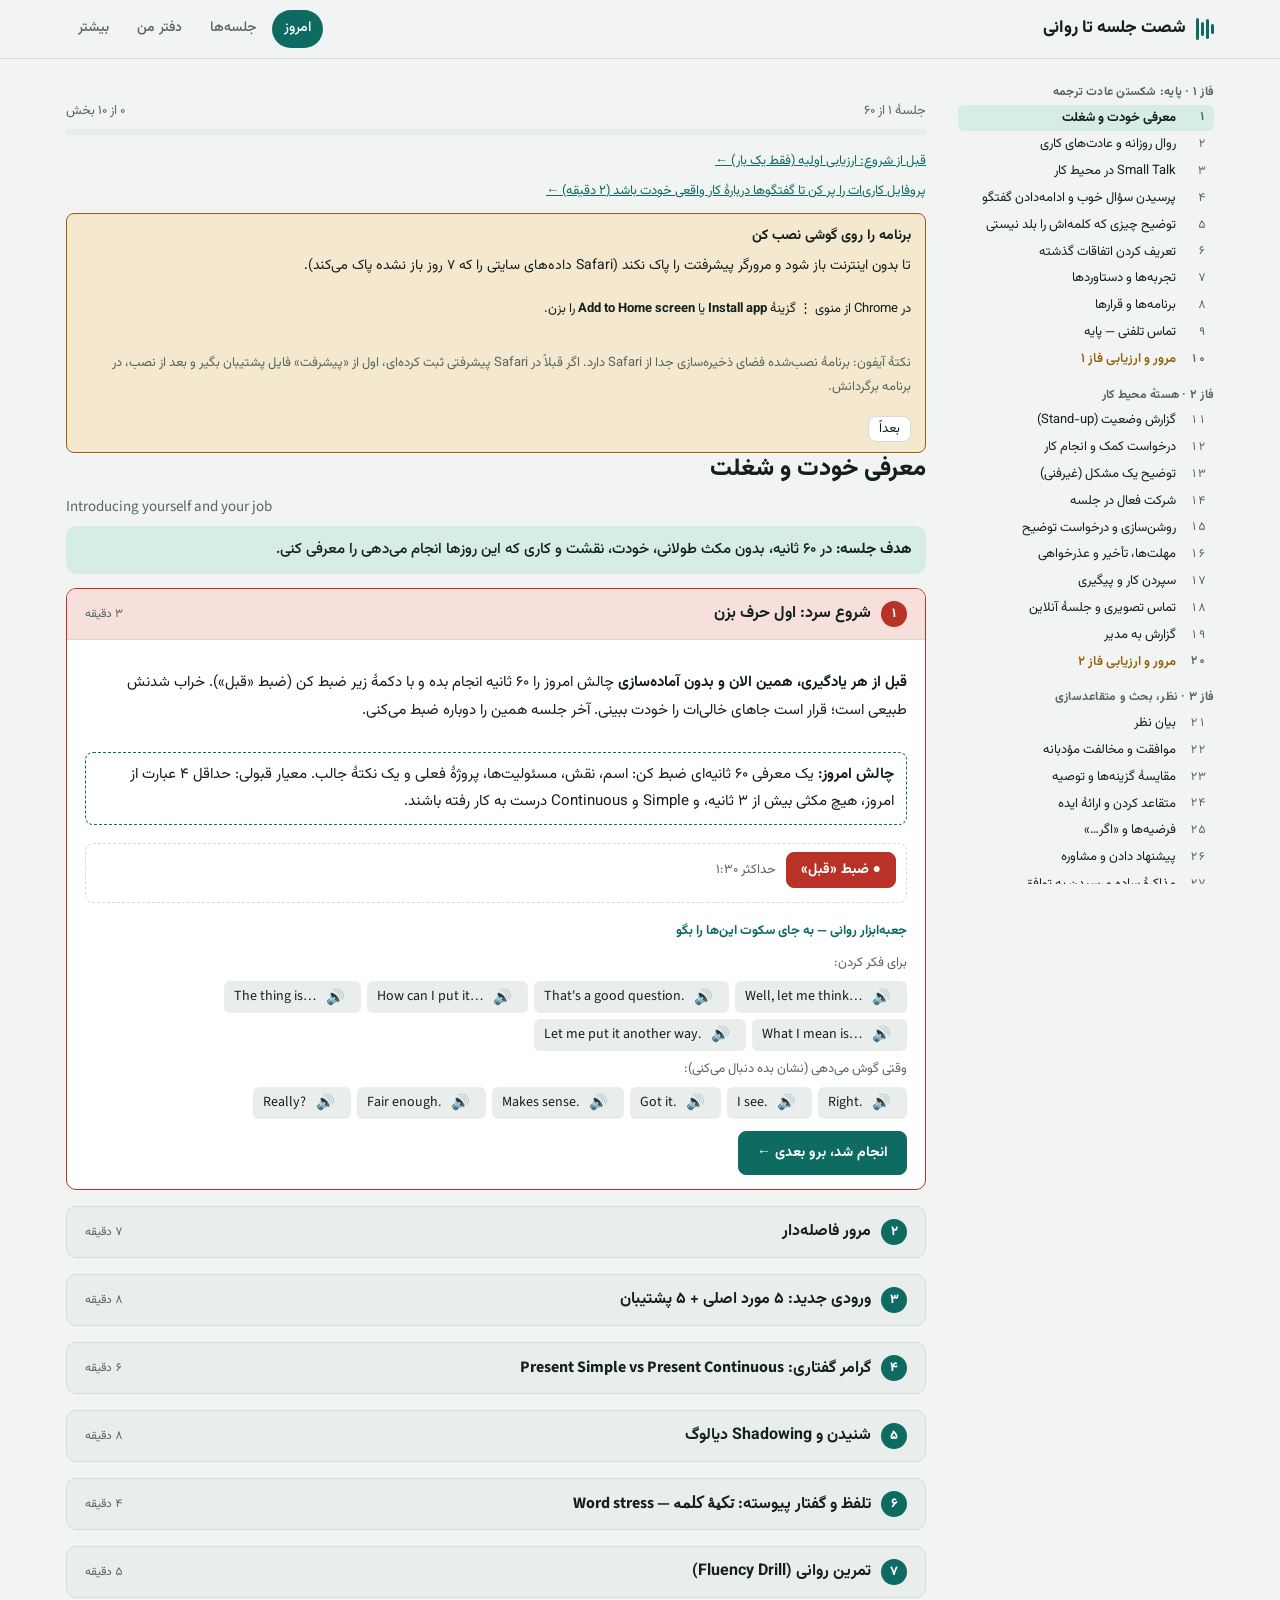
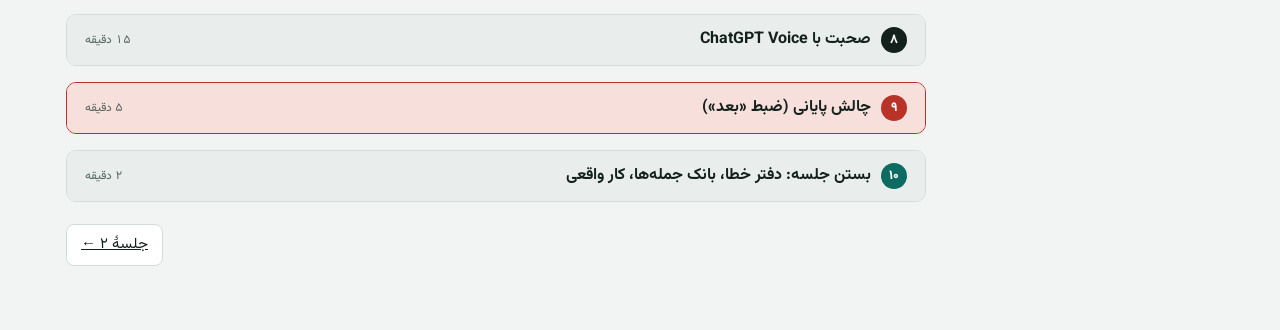
==== index.html @ 66227a9a "ChatGPT round-trip: one-tap open with prompt, REPORT block pasted back into the app - 'Open in ChatG" ====
<!doctype html>
<html lang="fa" dir="rtl">
<head>
<meta charset="utf-8">
<meta name="viewport" content="width=device-width,initial-scale=1,viewport-fit=cover">
<title>شصت جلسه تا روانی</title>
<meta name="description" content="برنامهٔ ۶۰ جلسه‌ای قدم‌به‌قدم برای Speaking انگلیسی در محیط کار">
<link rel="manifest" href="manifest.webmanifest">
<meta name="theme-color" content="#0D6B62">
<link rel="icon" type="image/png" sizes="192x192" href="icons/icon-192.png">
<link rel="apple-touch-icon" href="icons/apple-touch-180.png">
<meta name="mobile-web-app-capable" content="yes">
<meta name="apple-mobile-web-app-capable" content="yes">
<meta name="apple-mobile-web-app-title" content="Speaking60">
<meta name="apple-mobile-web-app-status-bar-style" content="default">
<link rel="preload" href="fonts/vazirmatn-var.woff2" as="font" type="font/woff2" crossorigin>
<style>
:root{color-scheme:light;box-sizing:border-box;padding-top:env(safe-area-inset-top,0px);padding-bottom:env(safe-area-inset-bottom,0px)}
html{scroll-padding-top:env(safe-area-inset-top,0px)}
body{margin:0;padding:0;font:14px -apple-system,BlinkMacSystemFont,sans-serif;background:#faf9f5;color:#141413}
img{max-width:100%}
[hidden]:not([hidden=until-found i]){display:none!important}

@font-face{font-family:"Vazirmatn"; src:url("fonts/vazirmatn-var.woff2") format("woff2"); font-weight:100 900; font-display:swap}
@font-face{font-family:"Source Sans 3"; src:url("fonts/source-sans-3-var.woff2") format("woff2"); font-weight:200 900; font-style:normal; font-display:swap}
@font-face{font-family:"Source Sans 3"; src:url("fonts/source-sans-3-var-italic.woff2") format("woff2"); font-weight:200 900; font-style:italic; font-display:swap}
@font-face{font-family:"JetBrains Mono"; src:url("fonts/jetbrains-mono-400.woff2") format("woff2"); font-weight:400; font-display:swap}

:root{
  --bg:#F2F4F3; --surface:#FFFFFF; --surface-2:#E9EEEC; --ink:#14201C; --muted:#56675F; --line:#D3DDD8;
  --accent:#0D6B62; --accent-ink:#FFFFFF; --accent-soft:#D6ECE7;
  --rec:#B83227; --rec-soft:#F7E0DC; --amber:#94600A; --amber-soft:#F4E8CF; --good:#2B7A3A; --good-soft:#DCEFDC;
  --fa:"Vazirmatn", Tahoma, "Segoe UI", sans-serif;
  --en:"Source Sans 3", "Segoe UI", Helvetica, Arial, sans-serif;
  --mono:"JetBrains Mono", ui-monospace, Menlo, Consolas, monospace;
  --r:10px;
}
@media (prefers-color-scheme: dark){
  :root:not([data-theme="light"]){
    color-scheme:dark;
    --bg:#0D1412; --surface:#141C1A; --surface-2:#1B2522; --ink:#E3EBE8; --muted:#98AAA3; --line:#2A3632;
    --accent:#4DBFB1; --accent-ink:#05201C; --accent-soft:#15322D;
    --rec:#EF7A6E; --rec-soft:#3A1F1C; --amber:#E3AE45; --amber-soft:#322817; --good:#6CC47A; --good-soft:#1B3020;
  }
}
:root[data-theme="dark"]{
  color-scheme:dark;
  --bg:#0D1412; --surface:#141C1A; --surface-2:#1B2522; --ink:#E3EBE8; --muted:#98AAA3; --line:#2A3632;
  --accent:#4DBFB1; --accent-ink:#05201C; --accent-soft:#15322D;
  --rec:#EF7A6E; --rec-soft:#3A1F1C; --amber:#E3AE45; --amber-soft:#322817; --good:#6CC47A; --good-soft:#1B3020;
}
*{box-sizing:border-box}
body{direction:rtl; background:var(--bg); color:var(--ink); font-family:var(--fa); font-size:15px; line-height:1.85; margin:0}
.wrap{max-width:1180px; margin:0 auto; padding-inline:16px; padding-block:0 64px}
a{color:var(--accent)}
.en{font-family:var(--en); direction:ltr; unicode-bidi:isolate; text-align:left}
span.en{display:inline}
h1,h2,h3,h4{text-wrap:balance; line-height:1.4; margin:0}
button{font-family:inherit; font-size:14px; cursor:pointer}
button:focus-visible, a:focus-visible, input:focus-visible, select:focus-visible, textarea:focus-visible{outline:2px solid var(--accent); outline-offset:2px}

/* header */
header.top{position:sticky; top:env(safe-area-inset-top,0px); z-index:5; background:color-mix(in srgb, var(--bg) 92%, transparent); backdrop-filter:blur(8px); border-bottom:1px solid var(--line)}
.top .bar{max-width:1180px; margin:0 auto; padding-inline:16px; padding-block:10px; display:flex; gap:12px; align-items:center; flex-wrap:wrap}
.brand{display:flex; align-items:center; gap:10px; font-weight:800; font-size:17px; margin-inline-end:auto}
.wave{display:inline-flex; gap:2px; align-items:center; height:22px}
.wave i{display:block; width:3px; border-radius:2px; background:var(--accent)}
nav.tabs{display:flex; gap:4px; flex-wrap:wrap}
nav.tabs a{padding:6px 12px; border-radius:999px; text-decoration:none; color:var(--muted); font-weight:500; font-size:14px}
nav.tabs a.on{background:var(--accent); color:var(--accent-ink)}
nav.tabs a:hover:not(.on){background:var(--surface-2); color:var(--ink)}

/* layout */
.layout{display:grid; grid-template-columns:260px minmax(0,1fr); gap:28px; margin-top:24px}
aside.list{position:sticky; top:84px; align-self:start; max-height:calc(100vh - 100px); overflow:auto; padding-inline-end:4px}
.ph-group{margin-bottom:14px}
.ph-group h4{font-size:12px; color:var(--muted); font-weight:700; letter-spacing:.02em; margin-bottom:4px}
.ph-group a{display:flex; gap:8px; align-items:center; padding:3px 8px; border-radius:6px; text-decoration:none; color:var(--ink); font-size:13px; line-height:1.6}
.ph-group a:hover{background:var(--surface-2)}
.ph-group a.cur{background:var(--accent-soft); font-weight:700}
.ph-group a .num{font-variant-numeric:tabular-nums; min-width:22px; color:var(--muted); font-size:12px}
.ph-group a .tick{margin-inline-start:auto; font-size:12px; color:var(--good)}
.ph-group a.rv{color:var(--amber); font-weight:600}
.mobile-pick{display:none}
@media (max-width:900px){
  .layout{grid-template-columns:minmax(0,1fr)}
  aside.list{display:none}
  .mobile-pick{display:flex; gap:8px; margin-top:16px}
  .mobile-pick select{flex:1; min-width:0}
}

/* generic */
.card{background:var(--surface); border:1px solid var(--line); border-radius:var(--r); padding:18px 20px}
.muted{color:var(--muted)}
.small{font-size:13px}
.pill{display:inline-block; padding:1px 10px; border-radius:999px; font-size:12px; font-weight:600; background:var(--surface-2); color:var(--muted)}
.pill.acc{background:var(--accent-soft); color:var(--accent)}
.pill.amb{background:var(--amber-soft); color:var(--amber)}
.pill.rec{background:var(--rec-soft); color:var(--rec)}
.pill.good{background:var(--good-soft); color:var(--good)}
.btn{border:1px solid var(--line); background:var(--surface); color:var(--ink); padding:6px 14px; border-radius:8px}
.btn:hover{background:var(--surface-2)}
.btn.pri{background:var(--accent); color:var(--accent-ink); border-color:var(--accent)}
.row{display:flex; gap:10px; flex-wrap:wrap; align-items:center}
input[type=text], input[type=number], select, textarea{font-family:inherit; font-size:14px; background:var(--surface); color:var(--ink); border:1px solid var(--line); border-radius:8px; padding:6px 10px}
textarea{width:100%; min-height:90px}
input[type=checkbox]{accent-color:var(--accent); width:17px; height:17px; vertical-align:middle}
.tbl{overflow-x:auto}
table{border-collapse:collapse; width:100%; font-size:14px}
th,td{border-bottom:1px solid var(--line); padding:7px 8px; text-align:start; vertical-align:top}
th{font-size:12px; color:var(--muted); font-weight:700}
td .en{font-size:15px}

/* session */
.s-head{display:grid; gap:8px; margin-bottom:18px}
.s-head .kick{display:flex; gap:8px; flex-wrap:wrap; align-items:center}
.s-head h1{font-size:28px; font-weight:800}
.s-head .ent{font-size:18px; color:var(--muted)}
.goal{background:var(--accent-soft); border-radius:var(--r); padding:10px 14px; font-weight:500}
.plan-chips{display:flex; flex-wrap:wrap; gap:6px}
.plan-chips span{font-size:12px; padding:2px 9px; border:1px solid var(--line); border-radius:6px; color:var(--muted); background:var(--surface)}
.steps{display:grid; gap:16px}
.step{background:var(--surface); border:1px solid var(--line); border-radius:var(--r); overflow:hidden}
.step > .sh{display:flex; align-items:center; gap:10px; padding:12px 18px; border-bottom:1px solid var(--line); background:var(--surface-2)}
.step > .sh .n{width:26px; height:26px; border-radius:50%; background:var(--accent); color:var(--accent-ink); display:grid; place-items:center; font-weight:800; font-size:13px; flex:none}
.step > .sh h2{font-size:16px; font-weight:700}
.step > .sh .t{margin-inline-start:auto; font-size:12px; color:var(--muted); font-variant-numeric:tabular-nums}
.step > .sb{padding:14px 18px; display:grid; gap:12px}
.step.challenge{border-color:var(--rec)}
.step.challenge > .sh{background:var(--rec-soft)}
.step.challenge > .sh .n{background:var(--rec); color:#fff}
.step.gpt > .sh .n{background:var(--ink); color:var(--bg)}
.how{font-size:13px; color:var(--muted); background:var(--surface-2); border-radius:8px; padding:8px 12px}
.how ol, .how ul{margin:4px 0; padding-inline-start:20px}
.items{display:grid; gap:0}
.item{display:grid; grid-template-columns:auto minmax(0,1fr); gap:10px; padding:8px 0; border-bottom:1px dashed var(--line); align-items:start}
.item:last-child{border-bottom:0}
.star{border:0; background:none; font-size:18px; line-height:1; color:var(--line); padding:2px 4px}
.star.on{color:var(--amber)}
.item .w{font-family:var(--en); direction:ltr; unicode-bidi:isolate; font-weight:700; font-size:16px}
.item .fa{color:var(--muted); font-size:13.5px}
.item .ex{font-family:var(--en); direction:ltr; text-align:left; font-style:italic; color:var(--ink); opacity:.85; font-size:14.5px}
.item .top{display:flex; flex-wrap:wrap; gap:4px 12px; align-items:baseline}
.cols3{display:grid; grid-template-columns:repeat(3,minmax(0,1fr)); gap:18px}
@media (max-width:1100px){ .cols3{grid-template-columns:minmax(0,1fr)} }
.sub{font-size:13px; font-weight:700; color:var(--accent); margin-bottom:2px}
.gram-ex{display:grid; gap:4px; padding-inline-start:0; margin:0; list-style:none}
.gram-ex li{font-family:var(--en); direction:ltr; text-align:left; padding:4px 10px; border-left:3px solid var(--accent); background:var(--surface-2); border-radius:0 6px 6px 0}
.drill{border:1px dashed var(--accent); border-radius:8px; padding:8px 12px}
.pron{display:flex; flex-wrap:wrap; gap:6px}
.pron > *{font-family:var(--en); direction:ltr; padding:3px 10px; border-radius:6px; background:var(--surface-2); font-size:14px; text-decoration:none; color:var(--ink)}
.pron a{border:1px solid var(--line)}
.pron a:hover{border-color:var(--accent)}
.pron a::after{content:" ↗"; font-size:11px; color:var(--accent)}
.prompt{display:grid; gap:8px}
.prompt pre{font-family:var(--mono); font-size:12.5px; line-height:1.6; direction:ltr; text-align:left; white-space:pre-wrap; word-break:break-word; background:var(--surface-2); border:1px solid var(--line); border-radius:8px; padding:14px; margin:0; max-height:420px; overflow:auto}
.copy{justify-self:start}
.srs-block{display:grid; gap:10px}
.srs-src{border:1px solid var(--line); border-radius:8px; padding:8px 12px}
.srs-src .lbl{font-size:12px; color:var(--muted); margin-bottom:4px}
.chips{display:flex; flex-wrap:wrap; gap:6px}
.chip{font-family:var(--en); direction:ltr; font-size:14px; padding:2px 10px; border-radius:6px; background:var(--surface-2); border:1px solid transparent; cursor:pointer; color:var(--ink)}
.chip.on{border-color:var(--amber); background:var(--amber-soft)}
.chip[title]{cursor:help}
.navrow{display:flex; justify-content:space-between; gap:10px; margin-top:22px; flex-wrap:wrap}
.check-line{display:flex; gap:10px; align-items:center; padding:10px 14px; border-radius:8px; background:var(--surface-2); font-weight:600}
.focusbox{border:1px solid var(--amber); background:var(--amber-soft); border-radius:8px; padding:10px 14px}
.focusbox h4{color:var(--amber); font-size:14px; margin-bottom:4px}

/* guide & long text */
.doc{display:grid; gap:18px; max-width:860px}
.doc h1{font-size:30px; font-weight:800}
.doc h2{font-size:20px; font-weight:800; margin-bottom:6px}
.doc p{margin:0}
.doc ul, .doc ol{margin:4px 0; padding-inline-start:22px}
.lead{font-size:17px}
.hero{display:grid; grid-template-columns:minmax(0,1.3fr) minmax(0,1fr); gap:20px; align-items:stretch; margin-top:24px}
@media (max-width:800px){ .hero{grid-template-columns:minmax(0,1fr)} }
.next{background:var(--ink); color:var(--bg); border-radius:var(--r); padding:20px; display:grid; gap:10px; align-content:start}
.next .big{font-size:24px; font-weight:800}
.next a.btn{justify-self:start; background:var(--accent); color:var(--accent-ink); border:0; text-decoration:none; font-weight:700}
.progress-bar{height:8px; border-radius:99px; background:color-mix(in srgb, var(--bg) 25%, transparent); overflow:hidden}
.progress-bar i{display:block; height:100%; background:var(--accent)}
.phase-grid{display:grid; grid-template-columns:repeat(3,minmax(0,1fr)); gap:12px}
@media (max-width:800px){ .phase-grid{grid-template-columns:minmax(0,1fr)} }
.phase-grid .card{padding:14px 16px}
.phase-grid .card h3{font-size:15px}
.kpi{font-variant-numeric:tabular-nums}
.ok{color:var(--good); font-weight:700}
.bad{color:var(--rec); font-weight:700}
.cando td:last-child{white-space:nowrap}
.cando select{padding:2px 6px}
.note{border-inline-start:3px solid var(--amber); padding-inline-start:12px}
@media (prefers-reduced-motion: no-preference){ .wave i{animation:w 1.4s ease-in-out infinite alternate} .wave i:nth-child(2){animation-delay:.2s} .wave i:nth-child(3){animation-delay:.4s} .wave i:nth-child(4){animation-delay:.6s} }
@keyframes w{from{transform:scaleY(.5)}to{transform:scaleY(1)}}

/* daily mobile mode */
.plan-chips{display:none}
details.step{scroll-margin-top:70px}
details.step > summary{list-style:none; cursor:pointer}
details.step > summary::-webkit-details-marker{display:none}
details.step:not([open]) > summary{border-bottom:0}
details.step.isdone > summary{background:var(--good-soft)}
details.step.isdone > summary .n{background:var(--good); color:#fff}
.stepbtn{justify-self:start; padding:10px 18px; font-weight:700}
.howd > summary{cursor:pointer; font-size:13px; color:var(--accent); font-weight:600}
.howd[open] > summary{margin-bottom:6px}
.today-bar{display:flex; justify-content:space-between; gap:8px; font-size:13px; color:var(--muted); margin-top:16px; margin-bottom:6px}
.progress-bar.thin{height:6px; background:var(--surface-2); margin-bottom:14px}
.s-head{gap:6px; margin-bottom:14px}
.s-head h1{font-size:24px}
.s-head .ent{font-size:15px}
.reveal{margin-top:8px; padding:10px 12px; border-radius:8px; background:var(--surface-2); display:grid; gap:4px}
.reveal .ex{font-style:italic; opacity:.85}
.chip.sel{outline:2px solid var(--accent)}
.chip.known{opacity:.45}
.biglist .ph-group a{font-size:15px; padding:8px 10px}
.biglist .ph-group h4{font-size:13px; margin-top:10px}
.morelist{display:grid; gap:10px}
.morecard{display:grid; gap:2px; text-decoration:none; color:var(--ink)}
@media (max-width:900px){
  header.top{backdrop-filter:none; background:var(--bg)}
  .brand{font-size:15px}
  nav.tabs{position:fixed; bottom:0; left:0; right:0; z-index:6; justify-content:space-around; gap:0; background:var(--surface); border-top:1px solid var(--line); padding:6px 8px calc(6px + env(safe-area-inset-bottom,0px))}
  nav.tabs a{flex:1; text-align:center; padding:8px 4px}
  .wrap{padding-block:0 96px}
  .step > .sh{padding:12px 14px}
  .step > .sb{padding:12px 14px}
}

.s-head .kick{display:none}

input::placeholder, textarea::placeholder{color:var(--muted); opacity:.55}
.tags{display:flex; gap:6px; margin-top:3px; flex-wrap:wrap}
.tag{font-size:11px; padding:0 8px; border-radius:999px; background:var(--surface-2); color:var(--muted); line-height:1.8}
.tag.rec{background:var(--amber-soft); color:var(--amber)}
.humanbox{border:1px solid var(--accent); background:var(--accent-soft); border-radius:8px; padding:10px 14px; margin-bottom:6px}
.humanbox h4{color:var(--accent); font-size:14px; margin-bottom:4px}
.kit{display:grid; gap:6px; margin-top:4px}
.pgrid{display:grid; grid-template-columns:repeat(2,minmax(0,1fr)); gap:10px}
.pgrid label{display:grid; gap:4px; font-size:13px}
.pgrid input{width:100%}
.pgrid .row{grid-column:1/-1}
@media (max-width:700px){ .pgrid{grid-template-columns:minmax(0,1fr)} }
.phlist{display:grid; gap:4px; padding-inline-start:20px; margin:6px 0 0}
.phlist .btn{padding:1px 8px; font-size:12px}
section.card h2{margin-bottom:4px}
.sb > .sub{margin-top:6px}

/* pronunciation audio, recorder, banners */
.say{border:0; background:none; padding:0 4px; margin:0 2px; font-size:15px; line-height:1; cursor:pointer; vertical-align:middle}
html.no-tts .say{display:none}
.pron .pitem{display:inline-flex; align-items:center; gap:4px}
.pron .pitem a{border:0; padding:0; background:none; color:var(--accent)}
.ttsbar{display:flex; gap:6px; align-items:center; flex-wrap:wrap}
.ttsbar .btn{padding:2px 10px}
.ttsbar .btn.on{background:var(--accent); color:var(--accent-ink); border-color:var(--accent)}
.rec{border:1px dashed var(--line); border-radius:8px; padding:8px 10px; display:grid; gap:6px; margin-top:6px}
.recbtn{background:var(--rec); color:#fff; border-color:var(--rec); font-weight:700}
.rec .meter{height:6px; background:var(--surface-2); border-radius:99px; overflow:hidden}
.rec .meter i{display:block; height:100%; width:0; background:var(--rec)}
.rec audio{width:100%; height:38px}
.rec .cmp{color:var(--good)}
.banner{border:1px solid var(--amber); background:var(--amber-soft); border-radius:8px; padding:10px 14px; margin-top:10px; display:grid; gap:4px; font-size:14px}
.banner .btn{justify-self:start}
.btn.small{padding:2px 10px; font-size:13px}
.morelist .card{display:grid; gap:4px}

/* ChatGPT round-trip */
.report{border:1px solid var(--line); border-radius:8px; padding:10px 12px; display:grid; gap:6px; background:var(--surface)}
.report textarea{min-height:110px; font-size:13px}
.prompt .row{gap:8px}

</style>
</head>
<body>
<header class="top"><div class="bar">
  <div class="brand"><span class="wave" aria-hidden="true"><i style="height:10px"></i><i style="height:20px"></i><i style="height:14px"></i><i style="height:22px"></i></span>شصت جلسه تا روانی</div>
  <nav class="tabs" id="tabs"></nav>
</div></header>
<div class="wrap" id="app"></div>
<script>
const SESSIONS = [];
function S(o){ SESSIONS[o.n] = o; }
S({"n": 1, "ph": 1, "t": "معرفی خودت و شغلت", "en": "Introducing yourself and your job", "goal": "در ۶۰ ثانیه، بدون مکث طولانی، خودت، نقشت و کاری که این روزها انجام می‌دهی را معرفی کنی.", "v": [["role", "نقش، سِمت", "My role is mostly technical."], ["responsible for", "مسئولِ (کاری)", "I'm responsible for the backend."], ["in charge of", "سرپرستِ، عهده‌دارِ", "She's in charge of sales."], ["background", "سابقه، پیشینه", "I have a background in computer science."], ["client", "مشتری سازمانی", "Most of our clients are schools."], ["field", "حوزهٔ کاری", "I've been in this field for ten years."], ["currently", "در حال حاضر", "I'm currently working on a mobile app."], ["mostly", "عمدتاً", "I mostly work from home."]], "pv": [["work on", "روی چیزی کار کردن", "I'm working on a new feature."], ["deal with", "رسیدگی کردن، سروکار داشتن", "I deal with a lot of customer requests."], ["set up", "راه‌اندازی کردن", "I set up the company in 2018."], ["end up", "در نهایت سر از جایی درآوردن", "I studied physics but ended up in software."]], "ex": [["What do you do (for a living)?", "سؤال طبیعیِ «شغلت چیه؟»", "— What do you do? — I'm a software developer."], ["I work in / at / for ...", "in = حوزه، at = محل، for = شرکت", "I work in ed-tech, for a small startup."], ["Basically, ...", "برای ساده کردن توضیح", "Basically, I build tools for schools."], ["The main part of my job is ...", "بخش اصلی کارم …", "The main part of my job is solving problems."], ["It's a bit hard to explain, but ...", "وقتی توضیح سخت است", "It's a bit hard to explain, but I connect systems."], ["What about you?", "برگرداندن سؤال", "That's what I do. What about you?"]], "g": {"t": "Present Simple vs Present Continuous", "fa": "Present Simple برای چیزهای ثابت و همیشگی (نقش، عادت، واقعیت). Present Continuous برای کارهای موقتیِ «این روزها». در معرفی شغلی هر دو را کنار هم لازم داری.", "ex": ["I manage a team of developers. (همیشگی)", "This month I'm working on a payment system. (موقت)", "We usually release on Sundays, but this week we're releasing on Tuesday."], "drill": "۱۰ جمله دربارهٔ کار خودت بگو، ننویس: ۵ تا با Simple (همیشگی) و ۵ تا با Continuous (این روزها). اگر بیشتر از ۵ ثانیه مکث کردی، جمله را ساده‌تر کن."}, "li": {"t": "BBC — English at Work 04: Introduce yourself and make some friends (4 min)", "u": "https://www.youtube.com/watch?v=1AmS9h8g3E4", "seg": "کل ویدیو (۴ دقیقه)", "dialog": true, "task": "یک دیالوگ واقعی محیط کار دربارهٔ آشنایی. نقش یکی از شخصیت‌ها را Shadow کن."}, "pr": {"t": "Word stress — تکیهٔ کلمه", "fa": "فارسی‌زبان‌ها معمولاً تکیه را روی هجای آخر می‌گذارند. در انگلیسی جای تکیه ثابت نیست و اگر اشتباه باشد، کلمه سخت‌تر فهمیده می‌شود. هجای بزرگ‌شده را بلندتر، کشیده‌تر و با صدای بالاتر بگو.", "items": ["deVELop", "COMpany", "MANager", "engiNEER", "exPERience", "reSPONsible", "techNOLogy", "CUStomer"]}, "fl": "Self-intro ladder (روش ۴/۳/۲): معرفی خودت را ۳ بار پشت سر هم بگو: اول در ۹۰ ثانیه، بعد ۶۰ ثانیه، بعد ۴۵ ثانیه. محتوا ثابت است؛ فقط سریع‌تر و روان‌تر می‌شود.", "rp": {"scene": "We are at a tech networking event and we have just met. Ask about my job, my company, my background and what I'm working on these days. At some point, mention that you work in a completely different industry and ask me to explain my job simply.", "role": "a friendly professional at a networking event"}, "qs": ["So, what do you do?", "How did you end up in this field?", "What does a typical day look like for you?", "What are you working on these days?", "What do you like most about your job?"], "ch": "یک معرفی ۶۰ ثانیه‌ای ضبط کن: اسم، نقش، مسئولیت‌ها، پروژهٔ فعلی و یک نکتهٔ جالب. معیار قبولی: حداقل ۴ عبارت از امروز، هیچ مکثی بیش از ۳ ثانیه، و Simple و Continuous درست به کار رفته باشند.", "work": "امشب کارهای امروزت را در ذهنت به انگلیسی مرور کن: «Today I worked on… I dealt with…».", "must": ["What do you do (for a living)?", "The main part of my job is ...", "responsible for", "work on", "end up"]});
S({"n": 2, "ph": 1, "t": "روال روزانه و عادت‌های کاری", "en": "Daily routine and work habits", "goal": "روز کاری‌ات را از صبح تا شب با جزئیات و با قیدهای تکرار، طبیعی توضیح بدهی.", "v": [["routine", "روال، برنامهٔ ثابت", "My morning routine is pretty simple."], ["commute", "رفت‌وآمد به محل کار", "My commute takes about 40 minutes."], ["schedule", "برنامهٔ زمانی", "I have a busy schedule on Mondays."], ["task", "کار، وظیفه", "I start with the most difficult task."], ["priority", "اولویت", "My top priority today is the release."], ["productive", "پربازده", "I'm most productive in the morning."], ["distraction", "عامل حواس‌پرتی", "My phone is my biggest distraction."], ["break", "استراحت کوتاه", "I take a short break every hour."]], "pv": [["get up", "از خواب بلند شدن", "I usually get up at 6:30."], ["check in", "خبر گرفتن، اعلام حضور", "I check in with the team at 9."], ["catch up on", "عقب‌افتادگی را جبران کردن", "I catch up on emails after lunch."], ["wind down", "آرام شدن در پایان روز", "I read a bit to wind down."]], "ex": [["First thing in the morning, ...", "اولین کار صبح", "First thing in the morning, I check my messages."], ["It depends on the day.", "بستگی به روز دارد", "It depends on the day, but usually…"], ["Most days, ...", "بیشتر روزها", "Most days, I work until six."], ["I try to ... but it doesn't always work.", "سعی می‌کنم … اما همیشه نمی‌شود", "I try to avoid meetings in the morning, but it doesn't always work."], ["By the time I ..., I've already ...", "تا وقتی که … قبلش …", "By the time I get to work, I've already read the news."], ["That's pretty much it.", "جمع‌بندی خودمانی: همین دیگه", "Then I have dinner and go to bed. That's pretty much it."]], "g": {"t": "Adverbs of frequency + used to", "fa": "قیدهای تکرار (always, usually, often, sometimes, rarely, never) معمولاً قبل از فعل اصلی و بعد از be می‌آیند. used to برای عادت‌های گذشته که دیگر وجود ندارند.", "ex": ["I usually start work at 8.", "I'm rarely late.", "I used to work in an office, but now I work remotely.", "I didn't use to drink coffee."], "drill": "برای هر قید تکرار یک جمله دربارهٔ خودت بگو (۶ جمله)، بعد ۴ جمله با used to دربارهٔ تفاوت زندگی ۵ سال پیش و الان."}, "li": {"t": "Tim Urban — Inside the mind of a master procrastinator", "u": "https://www.ted.com/talks/tim_urban_inside_the_mind_of_a_master_procrastinator", "task": "خنده‌دار و پر از زبان محاوره است. ۶۰ ثانیهٔ اول را Shadow کن و به لحن طنزش دقت کن.", "seg": "۰:۰۰ تا ۳:۰۰"}, "pr": {"t": "/w/ در برابر /v/", "fa": "رایج‌ترین خطای فارسی‌زبان‌ها: گفتن «vork» به جای work. برای /w/ لب‌ها را گرد کن (مثل «او») و دندان‌ها لب را لمس نکنند؛ برای /v/ دندان بالا روی لب پایین است.", "items": ["work", "week", "well", "we were", "very", "video", "wave", "wind down", "vowel", "awkward"]}, "fl": "Narrate your day: ۲ دقیقه بدون توقف، روز دیروزت را ساعت به ساعت بگو. قانون: اگر کلمه‌ای را بلد نبودی، دورش بزن و ادامه بده؛ نایست.", "rp": {"scene": "You are a new colleague who wants to understand how I organize my day and how I stay productive. Compare my routine with yours and ask for tips.", "role": "a new colleague who just joined my team"}, "qs": ["What does your morning look like?", "When are you most productive?", "What's your biggest distraction at work?", "How is your routine different from five years ago?", "What do you do to wind down after work?"], "ch": "۹۰ ثانیه روز کاری معمولت را ضبط کن. معیار قبولی: حداقل ۴ قید تکرار، ۲ جمله با used to، و work/week با /w/ درست تلفظ شده باشند.", "work": "فردا صبح موقع شروع کار، سه اولویت روزت را بلند به انگلیسی بگو: «My top priority today is…».", "must": ["First thing in the morning, ...", "It depends on the day.", "catch up on", "I try to ... but it doesn't always work.", "productive"]});
S({"n": 3, "ph": 1, "t": "Small Talk در محیط کار", "en": "Small talk at work", "goal": "یک گفتگوی کوتاه و دوستانه را شروع کنی، ادامه بدهی و مؤدبانه تمام کنی.", "v": [["a long weekend", "آخر هفتهٔ طولانی (با تعطیلی)", "Are you doing anything for the long weekend?"], ["hectic", "پرمشغله، شلوغ", "It's been a hectic week."], ["exhausted", "خیلی خسته", "I'm exhausted after that meeting."], ["get some rest", "کمی استراحت کردن", "I just stayed home and got some rest."], ["swamped", "سرم خیلی شلوغ است", "I'm swamped this week — can we talk on Monday?"], ["lately", "اخیراً", "What have you been up to lately?"], ["stuck in traffic", "در ترافیک گیر افتادن", "Sorry I'm late — I got stuck in traffic."], ["actually", "راستش، در واقع", "Actually, I stayed home."]], "pv": [["catch up", "از حال هم باخبر شدن", "We should catch up sometime."], ["come up", "پیش آمدن (کار ناگهانی)", "Something came up, so I left early."], ["head off", "راه افتادن، رفتن", "I'd better head off now."], ["run into", "اتفاقی کسی را دیدن", "I ran into Sara at the café."]], "ex": [["How's it going?", "حالت چطوره؟ (خودمانی)", "— How's it going? — Not bad, you?"], ["What have you been up to?", "این روزها چه کار می‌کنی؟", "What have you been up to lately?"], ["Can't complain.", "بد نیست، راضی‌ام", "— How are things? — Can't complain."], ["Same here.", "من هم همین‌طور", "— I'm so tired. — Same here."], ["Oh, really? How come?", "واقعاً؟ چرا؟ (ادامهٔ گفتگو)", "Oh, really? How come?"], ["Anyway, I'll let you get back to work.", "پایان مؤدبانهٔ گفتگو", "Anyway, I'll let you get back to work. See you later!"]], "g": {"t": "Present Perfect Continuous for 'lately'", "fa": "برای کارهایی که از مدتی پیش شروع شده و هنوز ادامه دارد یا تازه تمام شده: have/has been + ing. در Small Talk خیلی پرکاربرد است.", "ex": ["What have you been up to?", "I've been working a lot lately.", "It's been raining all week.", "I've been meaning to call you."], "drill": "۸ جمله دربارهٔ کارهایی که «این روزها» انجام می‌دهی با have been + ing بگو (ورزش، کار، سریال، یادگیری…)."}, "li": {"t": "BBC Real Easy English — Talking about the office (5 min)", "u": "https://www.youtube.com/watch?v=O6h8qq5rBi0", "seg": "کل ویدیو (۵ دقیقه)", "dialog": true, "task": "گفتگوی طبیعی و دوستانه دربارهٔ محیط کار؛ دقیقاً لحن Small Talk. به واکنش‌های کوتاه (Really?، Right) دقت کن."}, "pr": {"t": "Schwa /ə/ — مهم‌ترین صدای انگلیسی", "fa": "بیشتر هجاهای بدون تکیه در انگلیسی به یک «اِ»ی خیلی کوتاه و شل تبدیل می‌شوند. اگر همهٔ هجاها را کامل بگویی، لهجه‌ات «کتابی» می‌شود.", "items": ["about → əBOUT", "today → təDAY", "problem → PROBləm", "support → səPORT", "second → SECənd", "weekend", "banana", "comfortable → KUMF-tər-bəl"]}, "fl": "Question chain: ۱ دقیقه فقط سؤال Small Talk بپرس (پشت سر هم، بدون تکرار). هدف: حداقل ۱۲ سؤال مختلف.", "rp": {"scene": "It's Monday morning and we meet in the office kitchen while making coffee. Start with small talk: the weekend, the week ahead, traffic, a TV series. After 3–4 minutes, I have to end the conversation politely because I have a meeting.", "role": "a friendly colleague from another department"}, "qs": ["How was your weekend?", "What have you been up to lately?", "Any plans for the holidays?", "Have you watched anything good recently?", "How's work been this week?"], "ch": "یک Small Talk کامل ۲ دقیقه‌ای با ChatGPT انجام بده که خودت شروعش کنی و خودت مؤدبانه تمامش کنی. معیار قبولی: حداقل ۳ سؤال پیگیری (Follow-up) پرسیده باشی و حداقل ۲ بار have been + ing گفته باشی.", "work": "امروز حداقل یک Small Talk واقعی (حتی فارسی) را بعدش در ذهنت به انگلیسی بازسازی کن.", "must": ["What have you been up to?", "Anyway, I'll let you get back to work.", "swamped", "catch up", "Oh, really? How come?"]});
S({"n": 4, "ph": 1, "t": "پرسیدن سؤال خوب و ادامه‌دادن گفتگو", "en": "Asking good questions and keeping a conversation going", "goal": "به جای جواب‌های کوتاه، گفتگو را با سؤال‌های باز و واکنش‌های طبیعی زنده نگه داری.", "v": [["curious", "کنجکاو", "I'm curious — how did you start?"], ["fascinating", "خیلی جالب، گیرا", "That's fascinating — how did you get into it?"], ["follow-up question", "سؤال پیگیری", "Always ask a follow-up question."], ["take (on something)", "نظر، برداشت (خودمانی)", "What's your take on remote work?"], ["experience", "تجربه", "Tell me about your experience."], ["elaborate (on)", "بیشتر توضیح دادن", "Could you elaborate on that a little?"], ["for instance", "برای مثال", "For instance, what would you do first?"], ["in a nutshell", "به‌طور خلاصه", "So, in a nutshell, what happened?"]], "pv": [["go on", "ادامه دادن", "Sorry, go on."], ["bring up", "مطرح کردن (موضوع)", "You brought up a good point."], ["find out", "فهمیدن، کشف کردن", "How did you find out about it?"], ["talk about", "دربارهٔ چیزی حرف زدن", "What would you like to talk about?"]], "ex": [["What was that like?", "چه حسی داشت؟ چطور بود؟", "You moved to Canada? What was that like?"], ["How did that happen?", "چطور شد؟", "You changed careers? How did that happen?"], ["That makes sense.", "منطقی است", "Oh, that makes sense."], ["No way! / Seriously?", "واکنش تعجب (خودمانی)", "No way! Seriously?"], ["Tell me more about ...", "بیشتر بگو دربارهٔ …", "Tell me more about your project."], ["Speaking of ...", "حالا که حرفش شد …", "Speaking of travel, have you been to Turkey?"]], "g": {"t": "Question forms (Wh- questions, subject questions)", "fa": "در سؤال، فعل کمکی قبل از فاعل می‌آید (What do you…?). اما وقتی Who/What خودش فاعل است، کمکی نمی‌خواهد: Who called? نه Who did call?", "ex": ["Where do you work?", "What made you choose this job?", "Who told you that?", "How long have you been doing this?"], "drill": "۱۰ سؤال باز (با How/Why/What) دربارهٔ کار یک همکار فرضی بپرس، سپس ۵ سؤالی که Who/What فاعل است."}, "li": {"t": "Julian Treasure — 5 ways to listen better", "u": "https://www.ted.com/talks/julian_treasure_5_ways_to_listen_better", "task": "گوینده بسیار شمرده حرف می‌زند؛ عالی برای Shadowing ریتم و مکث. ۶۰ ثانیه را Shadow کن.", "seg": "۰:۰۰ تا ۳:۰۰"}, "pr": {"t": "Intonation in questions", "fa": "سؤال‌های Wh- معمولاً با صدای پایین‌رونده تمام می‌شوند؛ سؤال‌های بله/خیر با صدای بالارونده. فارسی‌زبان‌ها اغلب همه را بالا می‌برند.", "items": ["Where do you WORK? ↘", "What do you THINK? ↘", "Do you like it? ↗", "Is it FAR? ↗", "How did that HAPpen? ↘", "Are you SURE? ↗"]}, "fl": "Five-follow-up drill: یک جملهٔ ساده بگو (مثلاً I went to Shiraz last month.) و بعد ۵ سؤال پیگیری از خودت بپرس و جواب بده. ۳ دور با ۳ جملهٔ مختلف.", "rp": {"scene": "You are a quiet person who gives short answers. My job is to keep the conversation going with good questions and reactions. Only give longer answers when I ask a real open question. After 5 minutes, switch: you ask the questions and I must give long answers.", "role": "a shy new colleague who gives short answers"}, "qs": ["Tell me something interesting that happened to you recently.", "What's something you're curious about these days?", "What's the best advice anyone gave you?", "What question do people ask you too often?"], "ch": "۳ دقیقه گفتگو که فقط تو سؤال می‌پرسی و واکنش نشان می‌دهی. معیار قبولی: حداقل ۸ سؤال باز، ۴ واکنش طبیعی (That makes sense، No way…) و هیچ سؤال بله/خیر پشت سر هم.", "work": "در اولین جلسهٔ امروز فقط گوش بده و در ذهنت ۳ سؤال پیگیری به انگلیسی بساز.", "must": ["What was that like?", "That makes sense.", "elaborate (on)", "Tell me more about ...", "find out"]});
S({"n": 5, "ph": 1, "t": "توضیح چیزی که کلمه‌اش را بلد نیستی", "en": "Describing things when you don't know the word (circumlocution)", "goal": "وقتی کلمه‌ای یادت نمی‌آید، گیر نکنی و با توصیف، مکالمه را ادامه بدهی — مهم‌ترین مهارت برای کم کردن ترجمهٔ ذهنی.", "v": [["device", "دستگاه، وسیله", "It's a small device you plug in."], ["tool", "ابزار", "It's a tool for measuring things."], ["shape", "شکل", "It's round, sort of like a ball."], ["material", "جنس", "It's made of plastic."], ["used for", "برای … استفاده می‌شود", "It's used for cutting paper."], ["similar to", "مشابهِ", "It's similar to a laptop, but smaller."], ["the opposite of", "عکسِ، متضادِ", "It's the opposite of generous."], ["whatever it's called", "هر چی اسمش هست", "That thing — whatever it's called."]], "pv": [["plug in", "به برق زدن", "You plug it in to charge it."], ["point out", "اشاره کردن", "Let me point out the difference."], ["figure out", "فهمیدن، سر درآوردن", "I can't figure out the word."], ["look up", "جستجو کردن (در دیکشنری)", "Let me look it up later."]], "ex": [["It's a kind of ...", "نوعی … است", "It's a kind of software for schools."], ["It's something you use to ...", "چیزی که برای … استفاده می‌کنی", "It's something you use to open bottles."], ["It's the person who ...", "آن شخصی که …", "It's the person who fixes pipes."], ["What's the word for ...?", "کلمه‌اش چیه برای …؟", "What's the word for the thing on a shirt?"], ["I can't think of the word, but ...", "کلمه‌اش یادم نمی‌آید اما …", "I can't think of the word, but it means very tired."], ["You know what I mean?", "متوجهی چی می‌گم؟", "It's kind of blue-green, you know what I mean?"]], "g": {"t": "Relative clauses (who / which / that / where)", "fa": "برای توصیف بدون دانستن کلمه، بهترین ابزار: who برای آدم، which/that برای چیز، where برای مکان، when برای زمان.", "ex": ["It's a person who helps you with legal problems. (lawyer)", "It's a place where you can borrow books. (library)", "It's a thing that keeps food cold. (fridge)", "It's the time when everyone goes home."], "drill": "برای ۱۰ کلمهٔ زیر بدون گفتن خود کلمه، تعریف بساز: dentist, airport, stapler, deadline, landlord, charger, receipt, pharmacy, colleague, weekend."}, "li": {"t": "Joe Smith — How to use a paper towel (4 min)", "u": "https://www.ted.com/talks/joe_smith_how_to_use_a_paper_towel", "task": "توضیح یک چیز ساده با زبان ساده و پرانرژی. کل تاک را گوش کن؛ ۴۵ ثانیه را Shadow کن؛ بعد روش را با کلمات خودت توضیح بده.", "seg": "۰:۰۰ تا ۳:۰۰"}, "pr": {"t": "s-clusters بدون «اِ»ی اضافه", "fa": "فارسی‌زبان‌ها قبل از خوشه‌های s یک «اِ» اضافه می‌کنند: «اِسکول»، «اِستیودنت». صدای s را مستقیم شروع کن؛ مثل صدای مار «سسس» و بلافاصله حرف بعدی.", "items": ["school", "student", "study", "speak", "strategy", "spring", "screen", "sprint", "stress", "small"]}, "fl": "Taboo game: ۱۰ کلمه انتخاب کن (از وسایل اطرافت) و هر کدام را در ۲۰ ثانیه بدون گفتن خود کلمه توصیف کن. تایمر بگذار.", "rp": {"scene": "Play a 'guess the word' game. First, you describe everyday and work-related things without saying the word and I guess. Then I describe 8 things (you choose them and tell me the words secretly in a hint like 'Describe: a stapler') and you guess. Push me to keep talking when I get stuck.", "role": "a fun language partner running a word-guessing game"}, "qs": ["Describe a tool you use every day without saying its name.", "Describe your job to a 7-year-old.", "Describe a Persian food to someone who has never tried it.", "Describe a feeling that doesn't have an exact English word."], "ch": "۵ چیز که انگلیسی‌شان را نمی‌دانی (از وسایل خانه یا کار) انتخاب کن و هر کدام را ۲۰ ثانیه توصیف کن و ضبط کن. معیار قبولی: هیچ‌جا به فارسی نرفتی و متوقف نشدی.", "work": "هر بار امروز کلمه‌ای یادت نیامد، به جای جستجو، اول با It's a kind of… توصیفش کن؛ بعد جستجو کن.", "must": ["It's a kind of ...", "It's something you use to ...", "I can't think of the word, but ...", "figure out", "similar to"]});
S({"n": 6, "ph": 1, "t": "تعریف کردن اتفاقات گذشته", "en": "Talking about past events (what happened)", "goal": "یک اتفاق گذشته را با ترتیب درست، فعل‌های گذشتهٔ درست و کلمات ربط طبیعی تعریف کنی.", "v": [["out of nowhere", "یک‌دفعه، بی‌مقدمه", "Out of nowhere, the server just stopped."], ["suddenly", "ناگهان", "Suddenly, the power went out."], ["eventually", "در نهایت (بعد از مدتی)", "Eventually, we found a solution."], ["afterwards", "بعد از آن", "Afterwards, we went for dinner."], ["surprised", "متعجب", "I was really surprised."], ["the other day", "چند روز پیش", "I ran into an old colleague the other day."], ["memorable", "به‌یادماندنی", "It was a memorable trip."], ["on the way", "در راه", "On the way home, I got a call."]], "pv": [["turn out", "معلوم شدن، از آب درآمدن", "It turned out to be a great day."], ["show up", "پیدا شدن، حاضر شدن", "He didn't show up."], ["go out", "بیرون رفتن (تفریح)", "We went out for dinner."], ["get back", "برگشتن", "We got back really late."]], "ex": [["So, what happened was ...", "شروع تعریف ماجرا", "So, what happened was, my laptop died."], ["The funny thing is ...", "جالبیش اینه که …", "The funny thing is, nobody noticed."], ["Long story short, ...", "خلاصه‌اش اینه که …", "Long story short, we missed the flight."], ["It was one of those days.", "از اون روزها بود", "It was one of those days — everything went wrong."], ["Anyway, ...", "خلاصه (برگشت به داستان)", "Anyway, we finally got home."], ["You won't believe what happened.", "باورت نمی‌شه چی شد", "You won't believe what happened yesterday."]], "g": {"t": "Past Simple + irregular verbs", "fa": "هستهٔ تعریف کردن ماجرا. خطای رایج در Speaking: گفتن فعل حال به جای گذشته زیر فشار (I go به جای I went). ۲۰ فعل بی‌قاعدهٔ پرکاربرد باید «خودکار» شوند.", "ex": ["I went, saw, took, got, made, came, left, told, thought, found", "We didn't know what to do.", "Did you see it?", "I left early, missed the bus and got to work late."], "drill": "این ۲۰ فعل را در ۶۰ ثانیه به گذشته بگو و با هر کدام یک جملهٔ کوتاه بساز: go, see, take, get, make, come, leave, tell, think, find, buy, bring, feel, forget, give, know, meet, pay, send, spend."}, "li": {"t": "Ric Elias — 3 things I learned while my plane crashed (5 min)", "u": "https://www.ted.com/talks/ric_elias_3_things_i_learned_while_my_plane_crashed", "task": "یک روایت کوتاه و احساسی با زمان گذشته. همه فعل‌های گذشته‌ای که می‌شنوی را یادداشت کن؛ ۶۰ ثانیهٔ اول را Shadow کن.", "seg": "۰:۰۰ تا ۳:۰۰"}, "pr": {"t": "-ed endings: /t/ /d/ /ɪd/", "fa": "-ed سه تلفظ دارد و هیچ‌وقت «اِد» کامل نیست مگر بعد از t/d. بعد از صداهای بی‌واک (k, p, s, sh, ch) می‌شود /t/.", "items": ["worked /t/", "fixed /t/", "asked /t/", "called /d/", "planned /d/", "needed /ɪd/", "started /ɪd/", "decided /ɪd/"]}, "fl": "Story in 3 speeds: یک اتفاق دیروز را ۳ بار بگو: ۹۰، ۶۰ و ۴۵ ثانیه. بار سوم باید فقط با Long story short شروع شود.", "rp": {"scene": "We are friends meeting for coffee on Saturday. Ask me about my week and push me to tell you one story in detail: what happened, when, who was there, how I felt and how it ended. Then tell me a short story of your own and ask me questions about it.", "role": "a close friend meeting me for coffee"}, "qs": ["What did you do last weekend?", "Tell me about a day when everything went wrong.", "What's the last trip you took?", "Tell me about a time you were really surprised."], "ch": "یک ماجرای واقعی ۲ دقیقه‌ای ضبط کن (شروع، اتفاق اصلی، پایان). معیار قبولی: حداقل ۱۰ فعل گذشتهٔ درست، ۳ کلمهٔ ربط (then, suddenly, eventually…) و یک Long story short.", "work": "امروز یکی از اتفاقات جلسه یا کارت را برای خودت به زمان گذشته تعریف کن.", "must": ["So, what happened was ...", "Long story short, ...", "turn out", "eventually", "The funny thing is ..."]});
S({"n": 7, "ph": 1, "t": "تجربه‌ها و دستاوردها", "en": "Experiences and achievements", "goal": "دربارهٔ تجربه‌ها و دستاوردهایت بدون قاطی کردن Present Perfect و Past Simple صحبت کنی.", "v": [["achievement", "دستاورد", "My biggest achievement was launching the app."], ["challenge", "چالش", "It was a real challenge."], ["manage to", "موفق شدن به (با زحمت)", "We managed to finish on time."], ["launch", "راه‌اندازی/عرضه کردن", "We launched the product last year."], ["skill", "مهارت", "I've learned a lot of new skills."], ["proud of", "افتخار کردن به", "I'm really proud of my team."], ["so far", "تا الان", "So far, we have 100 schools."], ["self-taught", "خودآموخته", "I'm mostly a self-taught developer."]], "pv": [["take on", "پذیرفتن (مسئولیت)", "I've taken on more responsibility."], ["pick up", "یاد گرفتن (غیررسمی)", "I picked up some Spanish in Spain."], ["grow up", "بزرگ شدن", "I grew up in Tehran."], ["give up", "دست کشیدن، رها کردن", "I've never given up on English."]], "ex": [["I've been lucky enough to ...", "این شانس را داشتم که …", "I've been lucky enough to work with great people."], ["One thing I'm proud of is ...", "یکی از چیزهایی که بهش افتخار می‌کنم …", "One thing I'm proud of is our mobile app."], ["It was a steep learning curve.", "یادگیری‌اش سخت و سریع بود", "The first year was a steep learning curve."], ["I've never ... before.", "تا حالا هرگز … نکرده‌ام", "I've never given a talk in English before."], ["Have you ever ...?", "تا حالا …؟", "Have you ever run your own business?"], ["As far as I remember, ...", "تا جایی که یادم هست", "As far as I remember, it was 2019."]], "g": {"t": "Present Perfect vs Past Simple", "fa": "Present Perfect = تجربه یا نتیجه بدون زمان مشخص (تا الان). Past Simple = زمان مشخص گذشته (yesterday, in 2020, last year). قانون طلایی: اگر زمان مشخص گفتی، Past Simple.", "ex": ["I've worked with many schools. / I worked with that school in 2021.", "Have you ever been to London? — Yes, I went there in 2019.", "We've launched three products so far.", "I haven't finished yet."], "drill": "۵ تجربه‌ات را با I've … بگو و برای هر کدام با Past Simple جزئیات (کِی، کجا، چطور) اضافه کن. مثال: I've given a presentation in English. I gave it in 2022, in Dubai."}, "li": {"t": "Chris Hadfield — What I learned from going blind in space", "u": "https://www.ted.com/talks/chris_hadfield_what_i_learned_from_going_blind_in_space", "task": "ترکیبی از تجربه و روایت. به جاهایی که Present Perfect استفاده می‌کند دقت کن. ۶۰ ثانیه را Shadow کن.", "seg": "۰:۰۰ تا ۳:۰۰"}, "pr": {"t": "th: /θ/ و /ð/", "fa": "فارسی‌زبان‌ها th را «ت/د» یا «س/ز» می‌گویند. نوک زبان را کمی بین دندان‌ها بگذار و هوا را رد کن. /θ/ بی‌صدا (think)، /ð/ باصدا (this).", "items": ["think", "three", "thanks", "month", "the", "this", "other", "although", "with", "together"]}, "fl": "Have you ever…? rapid fire: در ۲ دقیقه ۱۰ سؤال Have you ever… از خودت بپرس و فوراً جواب بده (با یک جملهٔ Past Simple برای جزئیات).", "rp": {"scene": "This is an informal first conversation with a potential business partner. Ask me about my career, my biggest achievements and challenges, and what I've learned so far. Occasionally ask 'When was that?' to force me to switch between present perfect and past simple.", "role": "a potential business partner"}, "qs": ["What's the biggest achievement in your career so far?", "Have you ever had to learn something really fast?", "What's the hardest challenge you've faced at work?", "What skills have you picked up in the last few years?"], "ch": "۲ دقیقه دربارهٔ «مسیر شغلی‌ام تا امروز» ضبط کن. معیار قبولی: حداقل ۵ جمله با Present Perfect و ۵ جمله با Past Simple، بدون اشتباه در جایی که زمان مشخص گفته‌ای.", "work": "سه دستاورد کاری‌ات را طوری آماده کن که اگر کسی پرسید، بدون فکر بگویی.", "must": ["One thing I'm proud of is ...", "It was a steep learning curve.", "manage to", "take on", "so far"]});
S({"n": 8, "ph": 1, "t": "برنامه‌ها و قرارها", "en": "Plans, arrangements and schedules", "goal": "برای آینده، برنامه‌ها، پیش‌بینی‌ها و تصمیم‌های لحظه‌ای را با ساختار درست بیان کنی.", "v": [["clash (with)", "تداخل داشتن (زمانی)", "The meeting clashes with my dentist appointment."], ["arrange", "هماهنگ کردن", "I've arranged a meeting with the client."], ["available", "در دسترس، آزاد", "Are you available on Tuesday?"], ["reschedule", "زمان را تغییر دادن", "Can we reschedule to Thursday?"], ["deadline", "مهلت", "The deadline is next Friday."], ["appointment", "قرار (رسمی، پزشک…)", "I have a dentist appointment at 4."], ["tentatively", "به‌طور موقت و غیرقطعی", "Let's tentatively say Tuesday at 10."], ["goal", "هدف", "My goal this year is to improve my English."]], "pv": [["come up with", "ایده/راه‌حل پیدا کردن", "We need to come up with a plan."], ["put off", "به تعویق انداختن", "Let's not put it off again."], ["look forward to", "مشتاق بودن برای", "I'm looking forward to the trip."], ["move forward", "پیش رفتن", "Let's move forward with option A."]], "ex": [["What are you up to this weekend?", "آخر هفته چه برنامه‌ای داری؟", "What are you up to this weekend?"], ["I'm thinking of ...", "دارم به … فکر می‌کنم", "I'm thinking of taking a few days off."], ["Does ... work for you?", "… برایت مناسب است؟", "Does Tuesday at 10 work for you?"], ["I'll get back to you.", "خبرت می‌کنم", "Let me check and I'll get back to you."], ["If all goes well, ...", "اگر همه چیز خوب پیش برود", "If all goes well, we'll launch in May."], ["I'm afraid I can't make it.", "متأسفانه نمی‌توانم بیایم", "I'm afraid I can't make it on Monday."]], "g": {"t": "Future forms: will / going to / Present Continuous", "fa": "going to = تصمیمی که قبلاً گرفته‌ای. Present Continuous = قرار هماهنگ‌شده (با زمان و نفر). will = تصمیم همان لحظه، پیشنهاد، پیش‌بینی.", "ex": ["I'm going to learn Spanish next year. (قصد)", "I'm meeting the client at 3. (قرار قطعی)", "— The printer's broken. — I'll call IT. (تصمیم لحظه‌ای)", "I think it'll rain tomorrow. (پیش‌بینی)"], "drill": "۳ قصد (going to)، ۳ قرار (Present Continuous) و ۳ تصمیم لحظه‌ای (I'll…) برای هفتهٔ آینده‌ات بگو."}, "li": {"t": "Derek Sivers — Keep your goals to yourself (3 min)", "u": "https://www.ted.com/talks/derek_sivers_keep_your_goals_to_yourself", "task": "کوتاه و سریع؛ چالش خوبی برای Shadowing. کل تاک را ۲ بار گوش کن، ۴۵ ثانیه را Shadow کن.", "seg": "۰:۰۰ تا ۳:۰۰"}, "pr": {"t": "Contractions — شکل مخفف", "fa": "در گفتار طبیعی تقریباً همیشه مخفف می‌گویند. گفتن I will به جای I'll رسمی و کُند به نظر می‌رسد.", "items": ["I'll", "we're", "it's", "they've", "won't", "shouldn't", "I'd", "that's", "there's", "let's"]}, "fl": "Calendar talk: تقویم هفتهٔ آینده‌ات را (واقعی یا فرضی) باز کن و ۲ دقیقه بدون توقف توضیحش بده: روز به روز.", "rp": {"scene": "You are a colleague trying to schedule a 1-hour meeting with me next week. You are busy on most of the days I suggest, so we have to negotiate a time. Then ask about my plans for the weekend and my goals for this year.", "role": "a busy colleague trying to find a meeting time"}, "qs": ["What are you doing this weekend?", "What are your plans for the next few months?", "What are you going to do differently this year?", "Where do you think you'll be in five years?"], "ch": "یک پیام صوتی ۶۰ ثانیه‌ای برای همکار فرضی ضبط کن که جلسه را از سه‌شنبه به پنجشنبه منتقل می‌کنی، دلیل می‌آوری و زمان جدید پیشنهاد می‌دهی. معیار قبولی: هر سه شکل آینده حداقل یک بار، و یک عبارت مؤدبانهٔ رد (I'm afraid…).", "work": "برنامهٔ فردایت را امشب بلند به انگلیسی بگو.", "must": ["Does ... work for you?", "I'll get back to you.", "I'm afraid I can't make it.", "reschedule", "put off"]});
S({"n": 9, "ph": 1, "t": "تماس تلفنی — پایه", "en": "Phone calls: the basics", "goal": "تماس بگیری، خودت را معرفی کنی، دلیل تماس را بگویی، پیغام بگذاری و وقتی نمی‌فهمی درخواست تکرار کنی.", "v": [["voicemail", "پیغام‌گیر صوتی، پیغام صوتی", "I left you a voicemail this morning."], ["message", "پیغام", "Can I leave a message?"], ["line", "خط تلفن", "The line is really bad."], ["extension", "داخلی", "My extension is 204."], ["regarding", "دربارهٔ (رسمی)", "I'm calling regarding your email."], ["spell", "هجی کردن", "Could you spell that, please?"], ["reach (someone)", "تماس گرفتن با کسی، در دسترس بودن", "What's the best number to reach you on?"], ["urgent", "فوری", "It's quite urgent."]], "pv": [["hold on", "صبر کن (پشت خط)", "Hold on a second, please."], ["put through", "وصل کردن (به کسی)", "Could you put me through to the manager?"], ["hang up", "قطع کردن تلفن", "Don't hang up!"], ["speak up", "بلندتر حرف زدن", "Could you speak up a bit?"]], "ex": [["Hi, this is ... from ...", "سلام، … هستم از …", "Hi, this is Majid from Parsamooz."], ["I'm calling about ...", "تماس می‌گیرم دربارهٔ …", "I'm calling about our meeting next week."], ["Is this a good time to talk?", "الان وقت داری صحبت کنیم؟", "Hi Sarah, is this a good time to talk?"], ["Sorry, you're breaking up.", "صدات قطع و وصل می‌شه", "Sorry, you're breaking up. Can you repeat that?"], ["Let me just repeat that to make sure ...", "تکرار برای اطمینان", "Let me just repeat that to make sure I got it."], ["Thanks for calling. Talk to you soon.", "پایان تماس", "Thanks for calling. Talk to you soon. Bye!"]], "g": {"t": "Polite requests: Could you / Would you mind + -ing", "fa": "در تلفن که چهره نیست، مؤدب بودن فقط با زبان منتقل می‌شود. Could you + فعل ساده؛ Would you mind + ing (جواب مثبتش No, not at all است!).", "ex": ["Could you repeat that, please?", "Could you spell your last name?", "Would you mind speaking a bit more slowly?", "Would you mind sending me an email about it?"], "drill": "۸ درخواست تلفنی بساز: ۴ تا با Could you… و ۴ تا با Would you mind…ing. بعد به هر کدام یک جواب طبیعی بده."}, "li": {"t": "BBC — English at Work 15: Talking on the phone (5 min)", "u": "https://www.youtube.com/watch?v=yzPX6zmaBdg", "seg": "کل ویدیو (۵ دقیقه)", "dialog": true, "task": "عبارات تلفنی را یادداشت کن و نقش کسی که تماس می‌گیرد را Shadow کن."}, "pr": {"t": "Numbers, spelling & chunking", "fa": "اعداد تلفن را دسته‌دسته (chunk) بگو و بین دسته‌ها مکث کن. -teen تکیه روی آخر (thirTEEN)، -ty تکیه روی اول (THIRty). حروف مشکل‌دار: E/I، G/J، A/R.", "items": ["thirTEEN vs THIRty", "fifTEEN vs FIFty", "0912 — 345 — 6789", "double seven", "E, I, G, J, A, R, Y", "@ = at, . = dot"]}, "fl": "Voicemail drill: ۳ پیغام صوتی ۳۰ ثانیه‌ای برای ۳ موقعیت مختلف (عقب انداختن جلسه، پیگیری فاکتور، تشکر) ضبط کن، بدون نوشتن قبلی.", "rp": {"scene": "This is a phone call. You are the receptionist at a software company. I call to speak to your manager about a partnership. The manager is not available, so I must leave a message with my name (spell it), number and reason for calling. Occasionally pretend the line is bad so I must ask you to repeat. Then play the manager calling me back.", "role": "a receptionist, then the manager calling back"}, "qs": ["Who would you like to speak to?", "Can I ask what it's regarding?", "Could you spell your name for me?", "What's the best number to reach you on?"], "ch": "یک تماس ۲ دقیقه‌ای با ChatGPT: تو زنگ می‌زنی، خودت را معرفی می‌کنی، هدف را می‌گویی، یک اطلاعات (ایمیل یا شماره) را هجی می‌کنی و تماس را مؤدبانه تمام می‌کنی. معیار قبولی: حداقل یک بار درخواست تکرار/وضوح و هجی بی‌غلط.", "work": "اسم، ایمیل و شماره‌ات را آن‌قدر به انگلیسی تمرین کن که بدون فکر هجی کنی.", "must": ["Hi, this is ... from ...", "I'm calling about ...", "Sorry, you're breaking up.", "hold on", "reach (someone)"]});
S({"n": 10, "ph": 1, "review": true, "t": "مرور و ارزیابی فاز ۱", "en": "Review & Checkpoint 1"});
S({"n": 11, "ph": 2, "t": "گزارش وضعیت (Stand-up)", "en": "Giving a status update (stand-up meeting)", "goal": "در ۶۰–۹۰ ثانیه وضعیت کارت را شفاف بگویی: چه کردم، چه می‌کنم، کجا گیر کرده‌ام.", "v": [["progress", "پیشرفت", "We've made good progress this week."], ["on track", "طبق برنامه", "The project is on track."], ["behind schedule", "عقب‌تر از برنامه", "We're a bit behind schedule."], ["blocker", "مانع، گیر کار", "My main blocker is the API access."], ["update", "به‌روزرسانی، گزارش", "Here's a quick update."], ["milestone", "نقطهٔ عطف، مرحلهٔ کلیدی", "We hit our first milestone."], ["pending", "در انتظار", "The review is still pending."], ["almost done", "تقریباً تمام", "I'm almost done with the report."]], "pv": [["wrap up", "جمع کردن، تمام کردن", "I'll wrap up the testing today."], ["hold up", "معطل کردن", "The design is holding us up."], ["follow up", "پیگیری کردن", "I'll follow up with the client."], ["sort out", "حل و فصل کردن", "We need to sort out the server issue."]], "ex": [["Yesterday I ..., today I'm going to ...", "قالب استاندارد Stand-up", "Yesterday I fixed the login bug; today I'm going to test the app."], ["I'm still working on ...", "هنوز دارم روی … کار می‌کنم", "I'm still working on the payment page."], ["I'm waiting on ... for ...", "منتظر … برای … هستم", "I'm waiting on Ali for the design files."], ["No blockers on my side.", "از طرف من مانعی نیست", "That's it for me — no blockers on my side."], ["It's taking longer than expected.", "بیشتر از انتظار طول کشیده", "The migration is taking longer than expected."], ["I should have it done by ...", "تا … تمامش می‌کنم", "I should have it done by Thursday."]], "g": {"t": "Present Perfect for results + already / yet / just", "fa": "در گزارش وضعیت، نتیجه مهم است نه زمان: I've finished… already در جمله مثبت، yet در منفی و سؤالی (آخر جمله)، just یعنی همین الان.", "ex": ["I've already finished the design.", "I haven't tested it yet.", "Have you sent the invoice yet?", "We've just deployed the new version."], "drill": "یک لیست ۸ کاره از پروژهٔ واقعی‌ات تصور کن و برای هر کدام با already / yet / just بگو وضعیتش چیست."}, "li": {"t": "BBC — English at Work 31: Project management (5 min)", "u": "https://www.youtube.com/watch?v=efc3fFMCvvc", "seg": "کل ویدیو (۵ دقیقه)", "dialog": true, "task": "زبان مدیریت پروژه و گزارش وضعیت در یک دیالوگ. عبارات گزارش پیشرفت را یادداشت کن."}, "pr": {"t": "Linking: consonant → vowel", "fa": "وقتی کلمه‌ای با صامت تمام و بعدی با مصوت شروع می‌شود، به هم می‌چسبند: check it out ← «چِکیدات». این مهم‌ترین قانون روان‌گویی است.", "items": ["check it out", "work on it", "set up an account", "follow up on it", "wrap it up", "sort it out", "hold on a minute", "an update"]}, "fl": "Stand-up x3: گزارش Stand-up کار واقعی‌ات را ۳ بار بگو: ۹۰، ۶۰ و ۳۰ ثانیه. نسخهٔ ۳۰ ثانیه‌ای فقط مهم‌ترین‌ها را دارد.", "rp": {"scene": "It's our daily stand-up meeting. You are the team lead. Ask me for my update (yesterday, today, blockers). Ask follow-up questions about anything vague: 'When exactly will it be done?', 'What do you need from me?'. Then give me a short update of your own that includes a problem, and ask for my opinion.", "role": "my team lead running a daily stand-up"}, "qs": ["What did you get done yesterday?", "What's on your plate today?", "Is anything blocking you?", "Are we still on track for the deadline?"], "ch": "یک Stand-up ۶۰ ثانیه‌ای از پروژهٔ واقعی‌ات ضبط کن. معیار قبولی: ساختار دیروز/امروز/مانع، حداقل ۲ مورد از already/yet/just، یک phrasal verb امروز، و بدون جملهٔ «ترجمه‌ای».", "work": "فردا اول وقت یک Stand-up واقعی برای خودت (یا تیمت!) به انگلیسی بگو.", "must": ["I'm still working on ...", "No blockers on my side.", "It's taking longer than expected.", "on track", "wrap up"]});
S({"n": 12, "ph": 2, "t": "درخواست کمک و انجام کار", "en": "Making requests and asking for help", "goal": "مؤدبانه اما واضح از کسی کاری بخواهی، دلیل بیاوری و زمان مشخص کنی.", "v": [["favor", "لطف، کمک", "Could I ask you a favor?"], ["request", "درخواست", "I have a small request."], ["time-sensitive", "زمان‌حساس، فوری", "It's a bit time-sensitive, so today would be great."], ["whenever", "هر وقت که", "Whenever you have time."], ["approve", "تأیید کردن", "Could you approve my request?"], ["access", "دسترسی", "I need access to the server."], ["review", "بررسی کردن", "Could you review my code?"], ["appreciate", "قدردانی کردن", "I'd really appreciate it."]], "pv": [["help out", "کمک کردن", "Could you help me out with this?"], ["fill in (for)", "جای کسی کار کردن", "Can you fill in for me on Monday?"], ["look into", "بررسی کردن", "Could you look into this issue?"], ["send over", "فرستادن (برای کسی)", "I'll send over the files now."]], "ex": [["Do you have a minute?", "یک دقیقه وقت داری؟", "Hey, do you have a minute?"], ["I was wondering if you could ...", "می‌خواستم ببینم می‌توانی … (خیلی مؤدبانه)", "I was wondering if you could check this for me."], ["Would it be possible to ...?", "امکانش هست …؟", "Would it be possible to get it by Friday?"], ["No rush.", "عجله‌ای نیست", "No rush — next week is fine."], ["I owe you one.", "یکی طلبت", "Thanks so much — I owe you one!"], ["Sure, no problem. / I'd love to, but ...", "قبول / رد مؤدبانه", "I'd love to, but I'm swamped today."]], "g": {"t": "Articles: a / an / the / no article", "fa": "فارسی حرف تعریف ندارد؛ برای همین فارسی‌زبان‌ها یا آن را حذف می‌کنند یا همه‌جا the می‌گذارند. قاعدهٔ عملی: a/an = یک چیز شمردنیِ نامشخص یا اولین بار؛ the = چیزی که هر دو طرف می‌دانند کدام است؛ بدون حرف تعریف = جمع یا غیرشمردنی به معنای کلی.", "ex": ["Could you send me a file? (هر فایلی) / Could you send me the file? (همان که می‌دانیم)", "I need a favor. — Sure, what's the favor?", "I work with schools. (کلی) / The schools in Shiraz use our app. (مشخص)", "Could you give me some advice? (غیرشمردنی، بدون a)"], "drill": "۱۰ درخواست کاری بساز و قبل از هر اسم یک لحظه فکر کن: a، the یا هیچ؟ (Could you check the report I sent yesterday? / I need access to the server. / Can I ask you a question?) بعد یک دقیقه دفتر کارت را توصیف کن و فقط روی حروف تعریف دقت کن."}, "li": {"t": "BBC — English at Work 21: Asking for help (6 min)", "u": "https://www.youtube.com/watch?v=AG2kYShBZl0", "seg": "کل ویدیو (۶ دقیقه)", "dialog": true, "task": "ببین چطور مؤدبانه کمک می‌خواهند و چطور جواب می‌دهند. یکی از درخواست‌ها را ۵ بار Shadow کن."}, "pr": {"t": "Polite intonation (fall–rise)", "fa": "لحن یکنواخت یا پایین‌رونده در درخواست، دستوری به نظر می‌رسد. در درخواست مؤدبانه، صدا را در انتها کمی پایین و بعد کمی بالا ببر.", "items": ["Could you HELP me? ↘↗", "Do you have a MINute? ↗", "I was wondering if you could CHECK this. ↘↗", "Thanks so MUCH! ↘"]}, "fl": "Request roulette: ۱۰ درخواست کاری مختلف (از کوچک تا بزرگ) در ۲ دقیقه بگو، هر کدام با یک ساختار متفاوت.", "rp": {"scene": "You are a busy colleague from another team. I need three things from you: server access, a code review and someone to cover my shift on Sunday. You are busy, so you agree to one, negotiate the time for another and politely refuse the third. Make me be polite but persistent.", "role": "a busy colleague from another team"}, "qs": ["What do you need help with at work these days?", "How do you usually ask your manager for something?", "When was the last time someone helped you out?", "How do you say no to a request?"], "ch": "۳ درخواست متفاوت ضبط کن (۱ از همکار، ۱ از مدیر، ۱ از مشتری) هر کدام ۲۰–۳۰ ثانیه. معیار قبولی: سطح ادب متناسب با مخاطب، دلیل درخواست و زمان مشخص در هر سه، و حداقل ۵ اسم با a/the درست.", "work": "امروز حداقل یک درخواست کاری واقعی را اول در ذهنت به انگلیسی بساز.", "must": ["I was wondering if you could ...", "Would it be possible to ...?", "No rush.", "look into", "time-sensitive"]});
S({"n": 13, "ph": 2, "t": "توضیح یک مشکل (غیرفنی)", "en": "Explaining a problem clearly", "goal": "یک مشکل را با ساختار «چه شده، از کِی، چه تأثیری دارد، چه پیشنهادی دارم» توضیح بدهی.", "v": [["issue", "مشکل، موضوع", "We have an issue with the payment system."], ["affect", "تأثیر گذاشتن بر", "It affects about 20 users."], ["cause", "علت؛ باعث شدن", "We don't know the cause yet."], ["solution", "راه‌حل", "I think I have a solution."], ["temporary", "موقت", "This is only a temporary fix."], ["frustrating", "اعصاب‌خردکن", "It's really frustrating for the users."], ["impact", "تأثیر، پیامد", "What's the impact on the business?"], ["workaround", "راه‌حل موقت، دور زدن", "There's a workaround for now."]], "pv": [["break down", "خراب شدن؛ تجزیه کردن", "The system broke down last night."], ["run out of", "تمام کردن (موجودی)", "We've run out of storage."], ["come across", "برخوردن به (اتفاقی)", "I came across a strange problem."], ["get around", "دور زدن (مشکل)", "We can get around it for now."]], "ex": [["The thing is, ...", "مسئله اینه که …", "The thing is, the report isn't ready."], ["It looks like ...", "به نظر می‌رسد …", "It looks like the email didn't go out."], ["Since yesterday, ...", "از دیروز تا الان …", "Since yesterday, some users can't log in."], ["The main problem is that ...", "مشکل اصلی این است که …", "The main problem is that we don't have access."], ["What I'd suggest is ...", "پیشنهاد من این است که …", "What I'd suggest is to delay the launch."], ["It's not the end of the world, but ...", "فاجعه نیست، اما …", "It's not the end of the world, but we need to fix it."]], "g": {"t": "Present Perfect with since / for + Present Perfect Continuous", "fa": "برای «از کِی» مشکل وجود دارد: since + نقطهٔ زمانی (since Monday)، for + مدت (for two days). برای کاری که هنوز ادامه دارد: have been + ing.", "ex": ["The site has been down since 9 a.m.", "We've had this problem for two weeks.", "I've been trying to fix it all morning.", "How long has it been like this?"], "drill": "۶ مشکل (خانه، کار، ماشین، اینترنت…) را توصیف کن و برای هر کدام بگو از کِی و چه مدت: since / for / have been + ing."}, "li": {"t": "Yves Morieux — As work gets more complex, 6 rules to simplify", "u": "https://www.ted.com/talks/yves_morieux_as_work_gets_more_complex_6_rules_to_simplify", "task": "لهجهٔ فرانسوی دارد — تمرین خوبی برای فهمیدن لهجه‌های غیربومی که در محیط کار زیاد می‌شنوی. ۶ قانون را خلاصه کن و بلند بگو.", "seg": "۰:۰۰ تا ۳:۰۰"}, "pr": {"t": "Final consonants — صامت آخر را نخور", "fa": "صامت‌های پایانی مخصوصاً در -ed و -s و خوشه‌ها (kst, sts, nths) نباید حذف شوند؛ در غیر این صورت زمان و جمع گم می‌شوند.", "items": ["fixed /fɪkst/", "asked /æskt/", "tests", "months", "tasks", "costs", "helped", "issues"]}, "fl": "Problem in 4 lines: ۵ مشکل مختلف را هر کدام در ۴ جمله بگو: What / Since when / Impact / Suggestion. هر کدام حداکثر ۳۰ ثانیه.", "rp": {"scene": "You are my manager. I come to you to explain a problem: our biggest client says the reports they downloaded are wrong. Ask me what exactly happened, since when, how many people are affected, what the impact is and what I suggest. Be a bit impatient and ask for the bottom line if I talk too long.", "role": "my slightly impatient manager"}, "qs": ["What exactly is the problem?", "When did you first notice it?", "Who is affected?", "What do you suggest we do?", "Is there a workaround for now?"], "ch": "یک مشکل واقعی از کار یا زندگی‌ات را در ۹۰ ثانیه ضبط کن با ساختار ۴ مرحله‌ای. معیار قبولی: هر ۴ بخش وجود دارد، since/for درست، و یک پیشنهاد مشخص.", "work": "اولین مشکلی که امروز پیش آمد را در ذهنت با The thing is… توضیح بده.", "must": ["The thing is, ...", "It looks like ...", "What I'd suggest is ...", "workaround", "come across"]});
S({"n": 14, "ph": 2, "t": "شرکت فعال در جلسه", "en": "Participating in meetings", "goal": "در جلسه نوبت بگیری، نظر بدهی، مؤدبانه وسط حرف بپری و به بحث برگردانی.", "v": [["agenda", "دستور جلسه", "What's on the agenda today?"], ["sidetracked", "از موضوع پرت شدن", "Sorry, we got sidetracked — back to the budget."], ["input", "نظر، مشارکت", "We need your input on this."], ["decision", "تصمیم", "We need to make a decision today."], ["action item", "کار قابل‌پیگیری", "Let's go through the action items."], ["briefly", "به‌طور خلاصه", "I'll be brief."], ["relevant", "مرتبط", "That's not really relevant here."], ["consensus", "اجماع", "Do we have a consensus?"]], "pv": [["go over", "مرور کردن", "Let's go over the numbers."], ["move on", "رفتن به موضوع بعدی", "Can we move on to the next point?"], ["get back to", "برگشتن به (موضوع)", "Let's get back to the budget."], ["jump in", "وارد بحث شدن", "Can I jump in here?"]], "ex": [["Sorry to interrupt, but ...", "ببخشید که می‌پرم وسط …", "Sorry to interrupt, but I have a quick question."], ["If I could just add something ...", "اگر اجازه بدهید چیزی اضافه کنم", "If I could just add something here…"], ["Can I just finish my point?", "اجازه بدهید حرفم تمام شود", "Sorry — can I just finish my point?"], ["Going back to what ... said, ...", "برگردیم به حرف …", "Going back to what Sara said…"], ["Just to build on that, ...", "در ادامهٔ همین حرف …", "Just to build on that, we could also…"], ["I think we're getting off track.", "داریم از موضوع دور می‌شویم", "I think we're getting off track."]], "g": {"t": "Gerunds vs infinitives after common verbs", "fa": "بعضی فعل‌ها + ing (suggest, recommend, avoid, consider, finish, mind) و بعضی + to (want, need, plan, decide, agree, hope). این‌ها در جلسه مدام استفاده می‌شوند.", "ex": ["I suggest moving the deadline.", "We decided to postpone it.", "Let's avoid adding new features.", "We need to agree on a date."], "drill": "با هر کدام از این ۱۲ فعل یک جملهٔ جلسه‌ای بساز: suggest, recommend, avoid, consider, finish, mind, want, need, plan, decide, agree, hope."}, "li": {"t": "BBC — Office English, episode 2: Meetings (10 min)", "u": "https://www.youtube.com/watch?v=m2UD0-IC7iY", "seg": "۵ دقیقهٔ اول (بقیه اختیاری)", "dialog": true, "task": "جلسه با چند نفر: وسط حرف پریدن، نوبت گرفتن، نظر دادن. هر عبارت جلسه‌ای را که شنیدی یادداشت کن."}, "pr": {"t": "Sentence stress — کلمات محتوایی", "fa": "در انگلیسی فقط کلمات مهم (اسم، فعل اصلی، صفت، قید، منفی) تکیه می‌گیرند و بقیه سریع و ضعیف گفته می‌شوند. این همان «ریتم» انگلیسی است.", "items": ["I THINK we should MOVE ON.", "Can I JUMP in HERE?", "We NEED to DECIDE toDAY.", "That's a GOOD POINT."]}, "fl": "Meeting interjections: یک پادکست یا ویدیو را پخش کن و هر ۳۰ ثانیه متوقفش کن و با یکی از عبارات امروز «وارد بحث شو» (۱۰ بار).", "rp": {"scene": "We are in a team meeting with 3 other (imaginary) people — you play all of them plus the chair. The topic: should we launch the new feature next week or delay it by a month? The other people talk a lot, so I have to interrupt politely, give my opinion, build on others' points and bring the discussion back on track. At the end, ask me to summarize the decision.", "role": "a meeting chair and three colleagues"}, "qs": ["What do you think we should do?", "Do you agree with Sara's point?", "What are the risks if we delay?", "Can you summarize what we've decided?"], "ch": "۲ دقیقه در نقش خودت در یک جلسهٔ فرضی صحبت کن و ضبط کن: وسط حرف پریدن، نظر دادن، اضافه کردن به حرف دیگری و برگرداندن بحث. معیار قبولی: حداقل ۵ عبارت جلسه‌ای و ۳ فعل با gerund/infinitive درست.", "work": "در جلسهٔ بعدی‌ات (حتی فارسی) لحظه‌هایی را پیدا کن که یکی از عبارات امروز جایش بود.", "must": ["Sorry to interrupt, but ...", "Just to build on that, ...", "I think we're getting off track.", "move on", "jump in"]});
S({"n": 15, "ph": 2, "t": "روشن‌سازی و درخواست توضیح", "en": "Clarifying and checking understanding", "goal": "وقتی چیزی را نفهمیدی، بدون خجالت درخواست توضیح کنی و مطمئن شوی درست فهمیده‌ای.", "v": [["clarify", "روشن کردن", "Could you clarify that?"], ["confused", "گیج", "I'm a bit confused."], ["misunderstanding", "سوءتفاهم", "I think there's a misunderstanding."], ["assume", "فرض کردن", "I assumed you meant Monday."], ["specific", "مشخص", "Can you be more specific?"], ["exactly", "دقیقاً", "What exactly do you need?"], ["rephrase", "به بیان دیگر گفتن", "Let me rephrase that."], ["on the same page", "هم‌نظر، هماهنگ", "Just to make sure we're on the same page…"]], "pv": [["spell out", "صریح و جزء به جزء گفتن", "Could you spell out what you need?"], ["mix up", "قاطی کردن", "I mixed up the two dates."], ["go through", "یکی‌یکی بررسی کردن", "Can we go through it again?"], ["make out", "به‌زحمت تشخیص دادن/شنیدن", "Sorry, I couldn't make out the last part."]], "ex": [["Sorry, I didn't quite catch that.", "ببخشید، درست نشنیدم", "Sorry, I didn't quite catch that. Could you say it again?"], ["What do you mean by ...?", "منظورت از … چیست؟", "What do you mean by 'soon'?"], ["So, if I understand correctly, ...", "اگر درست فهمیده باشم …", "So, if I understand correctly, you want two reports."], ["Just to be clear, ...", "برای اینکه شفاف باشد …", "Just to be clear, the deadline is Friday, not Monday."], ["Does that make sense?", "منطقی بود؟ متوجه شدی؟", "Does that make sense?"], ["Let me put it another way.", "بگذار جور دیگری بگویم", "Let me put it another way."]], "g": {"t": "Indirect questions", "fa": "سؤال غیرمستقیم مؤدب‌تر است و ترتیبش مثل جملهٔ خبری است (فاعل قبل از فعل): Do you know where the file IS? — نه where IS the file.", "ex": ["Could you tell me when the meeting starts?", "Do you know if he's coming?", "I'm not sure what you mean.", "Can you explain how this works?"], "drill": "این ۸ سؤال را غیرمستقیم کن و بلند بگو: Where is the report? / When does it start? / Who is responsible? / Why did it fail? / How much does it cost? / Is he available? / What does she need? / Did they approve it?"}, "li": {"t": "BBC — English at Work 47: Clearing up confusion (6 min)", "u": "https://www.youtube.com/watch?v=xnKr27RvXp8", "seg": "کل ویدیو (۶ دقیقه)", "dialog": true, "task": "یک سوءتفاهم کاری و روشن کردنش. عبارات «روشن‌سازی» را یادداشت و Shadow کن."}, "pr": {"t": "Weak forms — to, for, of, can, and, at", "fa": "کلمات دستوری در جمله تقریباً همیشه ضعیف تلفظ می‌شوند: to → tə، for → fə، can → kən، and → ən. شنیدنشان هم بدون این تمرین سخت است.", "items": ["I need tə go", "It's fə you", "a cup əv tea", "I kən do it", "you ən me", "at the office → ət thə", "What do you → Whaddaya"]}, "fl": "Confirm & paraphrase: ۵ جملهٔ پیچیده از تاک امروز انتخاب کن؛ برای هر کدام بگو So, if I understand correctly… و با کلمات خودت بازگو کن.", "rp": {"scene": "You are a client giving me instructions for a project, but you speak vaguely, use some jargon and give some contradictory details (e.g. two different dates). I must ask clarifying questions, check my understanding and summarize the requirements correctly. Don't make it easy — only clarify when I ask properly.", "role": "a vague and slightly disorganized client"}, "qs": ["So, is everything clear?", "Do you have any questions?", "Can you tell me what you're going to deliver?", "When can I expect the first version?"], "ch": "به یک ویدیوی ۲ دقیقه‌ای (همان تاک امروز) گوش کن و بعد ۶۰ ثانیه خلاصه‌اش را با So, basically… ضبط کن و ۳ سؤال غیرمستقیم دربارهٔ آن بپرس. معیار قبولی: ترتیب کلمات سؤال‌های غیرمستقیم درست باشد.", "work": "امروز حداقل یک بار در یک مکالمهٔ واقعی خلاصهٔ حرف طرف را برایش تکرار کن (حتی به فارسی) — عادت Clarifying را بساز.", "must": ["Sorry, I didn't quite catch that.", "So, if I understand correctly, ...", "Just to be clear, ...", "on the same page", "mix up"]});
S({"n": 16, "ph": 2, "t": "مهلت‌ها، تأخیر و عذرخواهی", "en": "Deadlines, delays and apologizing", "goal": "خبر بد (تأخیر) را حرفه‌ای بدهی: عذرخواهی، دلیل، مسئولیت‌پذیری و برنامهٔ جدید.", "v": [["delay", "تأخیر", "Sorry for the delay."], ["postpone", "عقب انداختن", "We have to postpone the launch."], ["an extension (on a deadline)", "تمدید مهلت — با extension داخلی تلفن (جلسهٔ ۹) فرق دارد", "Could we get a three-day extension on the deadline?"], ["realistic", "واقع‌بینانه", "That deadline isn't realistic."], ["unexpected", "غیرمنتظره", "We had some unexpected problems."], ["responsibility", "مسئولیت", "I take full responsibility."], ["tight", "فشرده، تنگ", "The deadline is very tight."], ["revised", "اصلاح‌شده", "Here's the revised timeline."]], "pv": [["fall behind", "عقب افتادن", "We've fallen behind by a week."], ["squeeze in", "جا دادن (در برنامه)", "I can squeeze in a quick call at four."], ["make up for", "جبران کردن", "We'll work on Saturday to make up for it."], ["let (someone) down", "ناامید کردن کسی", "I'm sorry I let you down."]], "ex": [["I'm afraid we're running late on ...", "متأسفانه در … عقب هستیم", "I'm afraid we're running late on the report."], ["I'm really sorry about this.", "واقعاً بابت این متأسفم", "I'm really sorry about this — it's my fault."], ["That's on me.", "تقصیر من است", "The mistake in the numbers? That's on me."], ["To be honest, we underestimated ...", "راستش … را دست‌کم گرفتیم", "To be honest, we underestimated the testing."], ["What I can do is ...", "کاری که از دستم برمی‌آید …", "What I can do is send you part of it today."], ["It won't happen again.", "دیگر تکرار نمی‌شود", "I've fixed the process. It won't happen again."]], "g": {"t": "Modals for obligation & possibility: have to / must / might / should", "fa": "have to = اجبار از بیرون؛ must = اجبار از نظر گوینده یا قانون؛ might/may = احتمال؛ should = انتظار منطقی/توصیه. در خبر دادن تأخیر همه را لازم داری.", "ex": ["We have to redo the testing.", "It might take two more days.", "It should be ready by Monday.", "We mustn't miss this deadline again."], "drill": "۸ جمله دربارهٔ یک پروژهٔ عقب‌افتاده بساز با have to (۲)، might (۲)، should (۲)، mustn't (۲)."}, "li": {"t": "BBC — English at Work 27: Delivering bad news (6 min)", "u": "https://www.youtube.com/watch?v=L3QbkK0bB44", "seg": "کل ویدیو (۶ دقیقه)", "dialog": true, "task": "دقیقاً موضوع امروز: دادن خبر بد. به لحن آرام و جمله‌های نرم‌کننده دقت کن."}, "pr": {"t": "/æ/ vs /ʌ/ vs /ɑː/", "fa": "فارسی یک «اَ» دارد و انگلیسی سه صدای نزدیک. /æ/ دهان باز و پهن (cat)، /ʌ/ کوتاه و شل (cut)، /ɑː/ باز و بلند (cart).", "items": ["cat / cut / cart", "bad / bud", "back / buck", "sorry", "budget", "run / ran", "plan", "lunch"]}, "fl": "Bad news ladder: یک خبر بد را برای ۳ مخاطب بگو: همکار صمیمی، مدیر، مشتری. هر کدام ۴۵ ثانیه. لحن و کلمات باید تغییر کنند.", "rp": {"scene": "You are an important client. I have to call you and tell you that the project we promised for next Monday will be two weeks late. You are disappointed and a bit angry. Push me to explain why, take responsibility and offer something concrete. Accept the new plan only if I'm clear, honest and professional.", "role": "a disappointed, slightly angry client"}, "qs": ["Why am I only hearing about this now?", "What exactly went wrong?", "How can I be sure the new date is realistic?", "What are you going to do to make up for it?"], "ch": "یک پیام صوتی ۹۰ ثانیه‌ای ضبط کن که تأخیر یک هفته‌ای را به مدیرت خبر می‌دهی. معیار قبولی: عذرخواهی + دلیل + مسئولیت + برنامهٔ جدید + یک پیشنهاد جبرانی؛ حداقل ۳ مودال مختلف.", "work": "یک تأخیر واقعی (یا احتمالی) در کارت را انتخاب کن و متن خبر دادنش را به انگلیسی در ذهنت آماده کن.", "must": ["I'm afraid we're running late on ...", "That's on me.", "To be honest, we underestimated ...", "fall behind", "make up for"]});
S({"n": 17, "ph": 2, "t": "سپردن کار و پیگیری", "en": "Delegating tasks and following up", "goal": "کاری را واضح به کسی بسپاری (چه، چرا، تا کِی) و بعداً بدون حالت طلبکارانه پیگیری کنی.", "v": [["delegate", "واگذار کردن", "I need to delegate more."], ["assign", "محول کردن", "I've assigned the task to Reza."], ["ownership", "مالکیت، مسئولیت کامل", "Can you take ownership of this?"], ["expectation", "انتظار", "Let me be clear about expectations."], ["reminder", "یادآوری", "Just a quick reminder about the report."], ["status", "وضعیت", "What's the status of the task?"], ["due", "سررسید", "It's due next Monday."], ["heads-up", "خبر یا هشدار از قبل", "Thanks for the heads-up about the client."]], "pv": [["hand over", "تحویل دادن، سپردن", "I'll hand over the project to you."], ["take over", "بر عهده گرفتن (از کسی)", "Can you take over the client meetings?"], ["check on", "سر زدن، بررسی وضعیت", "I'll check on it tomorrow."], ["check back (with)", "دوباره پیگیری کردن", "I'll check back with you on Friday."]], "ex": [["Could you take care of ...?", "می‌توانی … را انجام دهی؟", "Could you take care of the client email?"], ["The goal here is to ...", "هدف اینجا … است", "The goal here is to reduce the loading time."], ["Ideally, by ...", "در بهترین حالت تا …", "Ideally, by Wednesday afternoon."], ["Let me know if you get stuck.", "اگر گیر کردی بگو", "Let me know if you get stuck."], ["Just checking in on ...", "فقط خواستم دربارهٔ … خبر بگیرم", "Just checking in on the report — how's it going?"], ["Any updates on ...?", "خبری از … داری؟", "Any updates on the contract?"]], "g": {"t": "he / she / they + his / her / their", "fa": "«او» در فارسی جنسیت ندارد؛ برای همین فارسی‌زبان‌ها در صحبت سریع he و she یا his و her را جابه‌جا می‌کنند — از پرتکرارترین خطاها که شنونده را گیج می‌کند. وقتی کار را به کسی می‌سپاری یا دربارهٔ همکاری حرف می‌زنی، مدام لازمش داری. وقتی جنسیت مهم نیست یا نمی‌دانی: they / their.", "ex": ["Ask Sara — she knows the client. Send her the file.", "Reza is busy; his team is on a deadline.", "Every developer should test their own code.", "Talk to the new designer and ask them for the draft."], "drill": "۵ همکار واقعی (زن و مرد) را در نظر بگیر و برای هر کدام ۳ جمله بگو: چه کاری به او می‌سپاری، تیم او چه می‌کند، و چرا او مناسب است. بعد ضبط را گوش کن و هر he/she یا his/her اشتباه را بشمار."}, "li": {"t": "Stanley McChrystal — Listen, learn… then lead", "u": "https://www.ted.com/talks/stanley_mcchrystal_listen_learn_then_lead", "task": "دربارهٔ رهبری و اعتماد. لحن محکم و آرامش را Shadow کن (۶۰ ثانیه).", "seg": "۰:۰۰ تا ۳:۰۰"}, "pr": {"t": "Thought groups & pausing", "fa": "جمله‌های طولانی را به گروه‌های معنایی تقسیم کن و بین آن‌ها کوتاه مکث کن. مکثِ درست تو را روان‌تر نشان می‌دهد، نه کُندتر.", "items": ["Could you take care of the report | and send it to the client | by Friday?", "The goal here | is to reduce | the loading time.", "If you get stuck | just let me know."]}, "fl": "Delegation brief: ۴ کار واقعی را که می‌خواهی به کسی بسپاری، هر کدام در ۳۰ ثانیه واگذار کن: چه، چرا، تا کِی، معیار موفقیت.", "rp": {"scene": "First, I am the manager: I delegate a task to you (a new team member) and you ask me lots of questions about the details, so I have to be clear. Then, a week later: I follow up on the task and you are late, with some excuses. I have to follow up firmly but politely and agree on a new deadline.", "role": "a new team member who asks lots of questions and later is late"}, "qs": ["What exactly do you want me to do?", "Why is this important?", "What if I get stuck?", "How will I know I've done a good job?"], "ch": "۲ دقیقه ضبط کن: یک کار را واگذار کن (۶۰ ثانیه) + پیگیری یک هفته بعد (۶۰ ثانیه). معیار قبولی: هیچ دستور مستقیم تند، حداقل ۲ phrasal verb امروز، مهلت دقیق، و هیچ he/she یا his/her اشتباه.", "work": "یک کار واقعی که باید به کسی بسپاری را انتخاب کن و متن واگذاری‌اش را بلند بگو.", "must": ["Could you take care of ...?", "Let me know if you get stuck.", "Just checking in on ...", "hand over", "heads-up"]});
S({"n": 18, "ph": 2, "t": "تماس تصویری و جلسهٔ آنلاین", "en": "Video calls and online meetings", "goal": "مشکلات فنی تماس را مدیریت کنی، صفحه را به اشتراک بگذاری و یک جلسهٔ آنلاین را روان پیش ببری.", "v": [["mute", "بی‌صدا", "You're on mute."], ["share (my screen)", "اشتراک صفحه", "Let me share my screen."], ["connection", "اتصال", "My connection is unstable."], ["lag", "تأخیر (صدا/تصویر)", "There's a bit of a lag."], ["frozen", "ثابت شده (تصویر)", "Your screen is frozen."], ["echo", "اکو", "I'm getting an echo."], ["background noise", "صدای زمینه", "Sorry about the background noise."], ["recording", "ضبط", "Is this call being recorded?"]], "pv": [["drop out / drop off", "قطع شدن از تماس", "Sorry, I dropped out for a second."], ["turn on / off", "روشن/خاموش کردن", "Could you turn on your camera?"], ["log in", "وارد شدن", "I can't log in to the meeting."], ["cut out", "قطع و وصل شدن (صدا)", "You're cutting out."]], "ex": [["Can everyone hear me OK?", "همه صدای من را می‌شنوند؟", "Hi all — can everyone hear me OK?"], ["I think you're on mute.", "فکر کنم میکروفونت خاموش است", "Ali, I think you're on mute."], ["Can you see my screen?", "صفحه‌ام را می‌بینید؟", "Can you see my screen now?"], ["You froze for a second there.", "چند ثانیه تصویرت ثابت شد", "Sorry, you froze for a second there."], ["Let's give it a couple more minutes.", "چند دقیقه دیگر صبر کنیم", "Let's give it a couple more minutes for others to join."], ["I'll drop the link in the chat.", "لینک را در چت می‌گذارم", "I'll drop the link in the chat."]], "g": {"t": "Passive voice (present & past)", "fa": "وقتی «چه اتفاقی افتاد» مهم‌تر از «چه کسی» است. در کار و گزارش‌های فنی بسیار رایج است: be + p.p.", "ex": ["The meeting has been canceled.", "The link was sent this morning.", "Is this call being recorded?", "The files are stored in the cloud."], "drill": "۸ جملهٔ معلوم را مجهول کن و بلند بگو: They canceled the meeting / Someone recorded the call / We sent the invoice / They fixed the bug / IT updates the system every week / Someone has changed the password / They are testing the app / Nobody told me."}, "li": {"t": "BBC — Office English, episode 4: Calls and instant messages (11 min)", "u": "https://www.youtube.com/watch?v=umVkjRE73sE", "seg": "۵ دقیقهٔ اول (بقیه اختیاری)", "dialog": true, "task": "زبان تماس و پیام کاری. عبارات تماس آنلاین را یادداشت کن."}, "pr": {"t": "gonna / wanna / gotta — شناختن و استفادهٔ به‌جا", "fa": "در گفتار سریع going to → gonna، want to → wanna، got to → gotta. لازم نیست زیاد بگویی، اما باید بشنوی و بفهمی. در جلسه‌های نیمه‌رسمی gonna کاملاً عادی است.", "items": ["I'm gonna share my screen.", "Do you wanna go first?", "I've gotta go in 5 minutes.", "What are you gonna do?", "Lemme check."]}, "fl": "Tech trouble chain: ۱۰ مشکل رایج تماس تصویری را پشت سر هم بگو و برای هر کدام یک راه‌حل پیشنهاد بده (۲ دقیقه).", "rp": {"scene": "We are starting an online project meeting. Throughout the call, create technical problems: you are on mute, your video freezes, there's an echo, you can't see my screen, you drop out once. I have to manage these problems and still present a short update about my project with my screen shared.", "role": "a remote colleague with lots of technical problems"}, "qs": ["Can you hear me now?", "Sorry, what did you say about the timeline?", "Can you share the document again?", "Can we record this for people who couldn't join?"], "ch": "شروع یک جلسهٔ آنلاین را ضبط کن (۹۰ ثانیه): خوش‌آمد، چک صدا، اشتراک صفحه، مدیریت یک مشکل فنی، شروع موضوع. معیار قبولی: حداقل ۶ عبارت امروز و ۲ جملهٔ مجهول.", "work": "در تماس تصویری بعدی‌ات، همهٔ جمله‌های فنی را در ذهنت به انگلیسی ترجمه نکن — مستقیم عبارات امروز را به کار ببر (حتی زیر لب).", "must": ["Can everyone hear me OK?", "I think you're on mute.", "You froze for a second there.", "cut out", "share (my screen)"]});
S({"n": 19, "ph": 2, "t": "گزارش به مدیر", "en": "Reporting to your manager", "goal": "در یک ۱:۱ با مدیر، اول نتیجه را بگویی (Bottom line up front)، بعد جزئیات، ریسک‌ها و درخواست.", "v": [["bottom line", "اصل مطلب", "The bottom line is we need more time."], ["overall", "در مجموع", "Overall, things are going well."], ["risk", "ریسک", "There's a risk we'll miss the deadline."], ["budget", "بودجه", "We're still within budget."], ["resource", "منبع، نیرو", "We need more resources."], ["concern", "نگرانی", "My main concern is quality."], ["highlight", "نکتهٔ برجسته؛ برجسته کردن", "I'd like to highlight two things."], ["escalate", "ارجاع به سطح بالاتر", "I might need to escalate this."]], "pv": [["run by", "نظر کسی را پرسیدن", "Can I run something by you?"], ["bring (someone) up to speed", "کسی را در جریان گذاشتن", "Let me bring you up to speed."], ["sign off on", "تأیید نهایی کردن", "Can you sign off on the budget?"], ["flag up", "هشدار دادن، مطرح کردن", "I want to flag up a potential problem."]], "ex": [["The short version is ...", "نسخهٔ کوتاهش این است", "The short version is: we're on track."], ["There are two things I want to discuss.", "دو موضوع برای بحث دارم", "There are two things I want to discuss today."], ["On the positive side, ...", "از جنبهٔ مثبت …", "On the positive side, the client is happy."], ["The main risk is ...", "ریسک اصلی …", "The main risk is the new API."], ["What I need from you is ...", "چیزی که از شما لازم دارم …", "What I need from you is a decision on the budget."], ["I'll keep you posted.", "در جریانت می‌گذارم", "I'll keep you posted on the progress."]], "g": {"t": "Discourse markers for structure", "fa": "کلماتی که ساختار حرفت را نشان می‌دهند شنونده را راحت می‌کنند و به تو زمان فکر کردن می‌دهند: first of all, on top of that, however, as a result, in short.", "ex": ["First of all, the good news.", "On top of that, we signed two new schools.", "However, the app is still slow.", "In short, we need one more developer."], "drill": "یک گزارش ۶ جمله‌ای دربارهٔ هفته‌ات بگو که هر جمله با یک Discourse marker متفاوت شروع شود. ۳ بار با محتوای متفاوت."}, "li": {"t": "BBC — English at Work 40: Having an appraisal? (6 min)", "u": "https://www.youtube.com/watch?v=D6csERMDPQY", "seg": "کل ویدیو (۶ دقیقه)", "dialog": true, "task": "گفتگوی کارمند و مدیر دربارهٔ عملکرد — همان فضای ۱:۱. نقش کارمند را Shadow کن."}, "pr": {"t": "Contrastive stress — تکیهٔ تأکیدی", "fa": "برای اصلاح یا مقایسه، کلمهٔ کلیدی را قوی‌تر بگو. تغییر تکیه، معنی را عوض می‌کند.", "items": ["I said TUESday, not Thursday.", "WE didn't break it — the update did.", "It's DELAYED, not canceled.", "The DESIGN is ready; the CODE isn't."]}, "fl": "BLUF drill: ۵ موضوع کاری مختلف را هر کدام با یک جمله «اصل مطلب» شروع کن، سپس ۳ جملهٔ پشتیبان. هر کدام حداکثر ۴۰ ثانیه.", "rp": {"scene": "This is my weekly one-on-one meeting with you, my manager. I have to give you a status update on my main project, highlight one risk and ask you for something specific (more budget, a decision or another developer). You are busy and direct: if I don't get to the point in the first 20 seconds, interrupt with 'So what's the bottom line?'.", "role": "my direct, busy manager in a 1:1"}, "qs": ["So, how are things going overall?", "What's the bottom line?", "What's worrying you the most?", "What do you need from me?"], "ch": "یک گزارش ۲ دقیقه‌ای برای مدیر ضبط کن: جمع‌بندی (۱ جمله) + ۲ پیشرفت + ۱ ریسک + ۱ درخواست. معیار قبولی: ۲۰ ثانیهٔ اول اصل مطلب را بگوید و حداقل ۴ Discourse marker.", "work": "گزارش هفتگی واقعی‌ات را (حتی اگر به فارسی باید بدهی) اول به انگلیسی و به شکل BLUF تمرین کن.", "must": ["The short version is ...", "The main risk is ...", "What I need from you is ...", "bring (someone) up to speed", "I'll keep you posted."]});
S({"n": 20, "ph": 2, "review": true, "t": "مرور و ارزیابی فاز ۲", "en": "Review & Checkpoint 2"});
S({"n": 21, "ph": 3, "t": "بیان نظر", "en": "Giving your opinion", "goal": "نظرت را با قدرت‌های مختلف (قطعی، محتاط، خنثی) بدهی و برایش دلیل و مثال بیاوری.", "v": [["opinion", "نظر", "In my opinion, it's too expensive."], ["point of view", "دیدگاه", "From my point of view, it's risky."], ["convinced", "متقاعد", "I'm not convinced it will work."], ["definitely", "قطعاً", "I definitely think we should try."], ["argument", "استدلال", "That's a strong argument."], ["evidence", "شواهد", "Is there any evidence for that?"], ["overrated", "بیش از حد تعریف‌شده", "Honestly, I think remote work is overrated."], ["pros and cons", "مزایا و معایب", "Let's look at the pros and cons."]], "pv": [["come down to", "در اصل به … برمی‌گردد", "It all comes down to money."], ["stand for", "نماد چیزی بودن؛ طرفدار بودن", "What does our brand stand for?"], ["back up", "پشتیبانی کردن (با دلیل)", "Can you back that up with data?"], ["weigh up", "سبک‌سنگین کردن", "We need to weigh up the options."]], "ex": [["The way I see it, ...", "به نظر من (طبیعی و خودمانی)", "The way I see it, we don't have a choice."], ["I'd say ...", "می‌شود گفت …", "I'd say it's about 80% done."], ["I'm not sure, but I think ...", "مطمئن نیستم اما فکر می‌کنم", "I'm not sure, but I think he's right."], ["For example, / Take ... for example.", "مثلاً …", "Take our last project, for example."], ["That's why I think ...", "برای همین فکر می‌کنم …", "That's why I think we should wait."], ["It's a tough one.", "سؤال سختیه", "Hmm, it's a tough one. Let me think."]], "g": {"t": "Opinion structures + 'I don't think' (not 'I think … not')", "fa": "در انگلیسی منفی را روی think می‌گذارند: I don't think it's a good idea — نه I think it's not a good idea (غلط نیست اما غیرطبیعی است). ساختار PREP: Point–Reason–Example–Point.", "ex": ["I don't think we need another meeting.", "I'd say it's worth trying.", "Personally, I prefer working from home because…", "So yes, I think it's a good idea."], "drill": "دربارهٔ ۵ موضوع (کار از خانه، هوش مصنوعی، تهران، شبکه‌های اجتماعی، دانشگاه) هر کدام ۴۵ ثانیه با ساختار PREP نظر بده."}, "li": {"t": "Kathryn Schulz — On being wrong", "u": "https://www.ted.com/talks/kathryn_schulz_on_being_wrong", "task": "بسیار فصیح و سریع. ۴۵ ثانیه Shadow کن (دشوار است — اشکالی ندارد). نظرت را دربارهٔ ایدهٔ اصلی ۱ دقیقه بگو.", "seg": "۰:۰۰ تا ۳:۰۰"}, "pr": {"t": "/ɪ/ vs /iː/", "fa": "فارسی‌زبان‌ها معمولاً این دو را یکی می‌کنند. /ɪ/ کوتاه و شل (ship)، /iː/ کشیده و لبخندی (sheep). بعضی جفت‌ها معنای بسیار متفاوتی دارند!", "items": ["ship / sheep", "live / leave", "it / eat", "sit / seat", "fill / feel", "still / steal", "think / thing / team", "business"]}, "fl": "Opinion speed round: از ChatGPT یا از لیست زیر ۱۰ سؤال بردار؛ برای هر کدام ۳۰ ثانیه جواب بده: Is money important? Should kids use phones? Is AI dangerous? Best age to marry? Cities vs. villages? Coffee vs. tea? Remote vs. office? Books vs. videos? Should English be mandatory? Is failure useful?", "rp": {"scene": "You are the host of a friendly talk show. Ask me for my opinions on 5–6 topics (technology, work, education, lifestyle). After each answer, challenge me: ask for a reason, an example, or play devil's advocate with the opposite view, so I have to defend my opinion.", "role": "a talk show host who plays devil's advocate"}, "qs": ["Is working from home better than working in an office?", "Will AI replace most programrs?", "Should schools stop giving homework?", "Is it better to work for a startup or a big company?"], "ch": "۲ دقیقه دربارهٔ «آیا هوش مصنوعی آموزش را بهتر می‌کند؟» ضبط کن با ساختار PREP. معیار قبولی: نظر روشن، ۲ دلیل، ۱ مثال واقعی و جمع‌بندی. هیچ «I think … not».", "work": "امروز دربارهٔ یکی از تصمیم‌های کاری نظرت را اول به انگلیسی با PREP در ذهنت بساز.", "must": ["The way I see it, ...", "I'd say ...", "That's why I think ...", "come down to", "back up"]});
S({"n": 22, "ph": 3, "t": "موافقت و مخالفت مؤدبانه", "en": "Agreeing and disagreeing politely", "goal": "بدون ایجاد تنش، مخالفت کنی — مخصوصاً با مدیر یا مشتری — و در عین حال حرفت را بزنی.", "v": [["disagree", "مخالف بودن", "I have to disagree with you there."], ["partly", "تا حدی", "I partly agree."], ["valid", "معتبر، منطقی", "That's a valid point."], ["perspective", "دیدگاه", "I see it from a different perspective."], ["sticking point", "نقطهٔ اختلاف اصلی", "The price is still the main sticking point."], ["alternative", "جایگزین", "Can I suggest an alternative?"], ["compromise", "مصالحه", "Maybe there's a compromise."], ["respectfully", "با احترام", "Respectfully, I see it differently."]], "pv": [["go along with", "همراهی کردن، پذیرفتن", "I can go along with that."], ["back down", "کوتاه آمدن", "He refused to back down."], ["come around (to)", "کم‌کم قانع شدن", "I'm sure she'll come around to the idea."], ["talk (someone) into", "متقاعد کردن کسی", "She talked me into it."]], "ex": [["I see what you mean, but ...", "متوجه منظورت هستم، اما …", "I see what you mean, but it's too risky."], ["I agree up to a point.", "تا حدی موافقم", "I agree up to a point, but…"], ["I'm not sure I agree.", "مطمئن نیستم موافق باشم", "I'm not sure I agree with that."], ["Have you considered ...?", "… را هم در نظر گرفته‌ای؟", "Have you considered the cost?"], ["That's a fair point.", "حرف منصفانه‌ای است", "That's a fair point. I hadn't thought of that."], ["Let's agree to disagree.", "توافق کنیم که هم‌نظر نیستیم", "OK, let's agree to disagree."]], "g": {"t": "Softening language (hedging)", "fa": "در انگلیسی حرفه‌ای، مخالفت مستقیم تند است. با seem, a bit, slightly, might, not really, I wonder if… نرمش کن.", "ex": ["It seems a bit expensive. (به جای: It's expensive.)", "That might not be the best option.", "I'm not really sure that's true.", "I wonder if we should wait a little."], "drill": "این ۶ جملهٔ تند را نرم کن: That's wrong. / Your plan is bad. / It's too late. / We can't do that. / This design is ugly. / You're not listening."}, "li": {"t": "BBC — English at Work 10: Disagreeing (4 min)", "u": "https://www.youtube.com/watch?v=F5h3tLtgVrI", "seg": "کل ویدیو (۴ دقیقه)", "dialog": true, "task": "مخالفت مؤدبانه در یک دیالوگ واقعی. ۵ عبارت مخالفت را یادداشت و Shadow کن."}, "pr": {"t": "Intonation for polite disagreement", "fa": "Well… و Hmm… با صدای کشیده و پایین‌رونده، مخالفت را نرم می‌کند. پایین آوردن ولوم و آرام کردن سرعت در لحظهٔ مخالفت، تو را مطمئن و محترم نشان می‌دهد.", "items": ["We~ll… I see what you mean, but…", "Hmm, I'm not SURE about that.", "That's a FAIR point, HOWever…", "I agree UP to a POINT."]}, "fl": "Yes, and / Yes, but: ۱۰ جملهٔ نظر (از ChatGPT یا خودت) را یکی‌یکی جواب بده: ۵ تا با موافقت + گسترش (Yes, and…) و ۵ تا با مخالفت نرم.", "rp": {"scene": "You are my manager and you have a plan I disagree with: you want to add 5 new features before the launch in two weeks. I think it's unrealistic. Defend your plan with reasonable arguments. I must disagree politely, give reasons, and suggest an alternative. Only accept a compromise if I'm respectful and convincing. Later, switch topics and disagree with one of my opinions so I practice responding.", "role": "my manager who is attached to an unrealistic plan"}, "qs": ["Why don't you like my plan?", "What would you do instead?", "Don't you think the client will be disappointed?", "Can we find a middle ground?"], "ch": "یک مخالفت ۹۰ ثانیه‌ای با تصمیم فرضی مدیرت ضبط کن: قدردانی از ایده + مخالفت نرم + دلیل + جایگزین + پیشنهاد مصالحه. معیار قبولی: حداقل ۴ ابزار hedging و بدون هیچ جملهٔ تند مستقیم.", "work": "بار بعدی که با کسی مخالف بودی، اول به ساختار I see what you mean, but… فکر کن.", "must": ["I see what you mean, but ...", "I agree up to a point.", "Have you considered ...?", "That's a fair point.", "go along with"]});
S({"n": 23, "ph": 3, "t": "مقایسهٔ گزینه‌ها و توصیه", "en": "Comparing options and making recommendations", "goal": "دو یا چند گزینه را مقایسه کنی، ملاک‌ها را روشن کنی و یک توصیهٔ مستدل بدهی.", "v": [["option", "گزینه", "We have three options."], ["cost-effective", "مقرون‌به‌صرفه", "Option B is more cost-effective."], ["reliable", "قابل اعتماد", "This vendor is more reliable."], ["drawback", "عیب، ضعف", "The main drawback is the price."], ["advantage", "مزیت", "The big advantage is speed."], ["trade-off", "بده‌بستان، هزینه-فایده", "It's a trade-off between speed and quality."], ["in the long run", "در درازمدت", "In the long run, it's cheaper."], ["worth it", "ارزشش را دارد", "Is it worth it?"]], "pv": [["opt for", "انتخاب کردن", "We opted for the cheaper plan."], ["weigh in (on)", "نظر دادن (در بحث)", "Can everyone weigh in on this?"], ["go with", "انتخاب کردن", "Let's go with option B."], ["stick with", "ماندن روی (گزینهٔ فعلی)", "Let's stick with our current provider."]], "ex": [["On the one hand, ... on the other hand, ...", "از یک طرف … از طرف دیگر", "On the one hand it's fast; on the other hand it's expensive."], ["The main difference is ...", "تفاوت اصلی …", "The main difference is the support."], ["If I had to choose, I'd go with ...", "اگر مجبور بودم انتخاب کنم …", "If I had to choose, I'd go with option A."], ["It depends on what matters more: ...", "بستگی دارد چه چیزی مهم‌تر باشد", "It depends on what matters more: price or speed."], ["It's not as ... as ...", "به اندازهٔ … نیست", "It's not as flexible as the other one."], ["All things considered, ...", "با در نظر گرفتن همه چیز", "All things considered, B is the best choice."]], "g": {"t": "Comparatives & superlatives + modifiers", "fa": "ساختار مقایسه بدون تعدیل‌کننده کم‌عمق است. با much/far/a lot (خیلی)، slightly/a bit (کمی) و not as … as دقیق‌تر حرف بزن.", "ex": ["Option A is much cheaper than B.", "It's slightly slower, but far more reliable.", "It's not as easy as it looks.", "This is by far the best solution."], "drill": "دو چیز را در ۶ جفت مقایسه کن (دو گوشی، دو شهر، دو زبان برنامه‌نویسی، دو شغل، اتوبوس/مترو، React/Flutter) با modifiers مختلف."}, "li": {"t": "Barry Schwartz — The paradox of choice", "u": "https://www.ted.com/talks/barry_schwartz_the_paradox_of_choice", "task": "پر از مثال مقایسه‌ای. ۶۰ ثانیه Shadow و بعد با کلمات خودت ایده‌اش را ۱ دقیقه بگو.", "seg": "۰:۰۰ تا ۳:۰۰"}, "pr": {"t": "Rhythm of comparatives — than /ðən/", "fa": "than همیشه ضعیف است: /ðən/. و -er پایانی schwa است. «better than» ← «بِدِر دِن». تکیه روی صفت، نه than.", "items": ["BETter than", "CHEAPer than", "much FASTer than", "not as GOOD as", "the BEST", "far more reLIable"]}, "fl": "Would you rather…?: ۱۰ جفت گزینه را در ۳ دقیقه مقایسه کن و انتخاب کن (کار با حقوق بالا یا کار جذاب؟ تهران یا شمال؟ آیفون یا اندروید؟…). هر کدام با یک دلیل و یک مقایسه.", "rp": {"scene": "We are choosing a new tool for our company (for example: a video-call platform for online classes). You present three imaginary options with prices and features. I must ask questions, compare them, rule some out and make a recommendation to you as the decision-maker. Push back on my recommendation at least once.", "role": "a decision-maker choosing between three vendors"}, "qs": ["What's the main difference between A and B?", "Which one would you rule out, and why?", "What's the biggest trade-off here?", "So, what's your final recommendation?"], "ch": "۲ دقیقه ضبط کن: دو گزینهٔ واقعی زندگی‌ات را مقایسه کن (دو شغل، دو ابزار، دو شهر) و توصیه بده. معیار قبولی: حداقل ۵ مقایسه با modifier، یک trade-off و جملهٔ All things considered…", "work": "یک تصمیم خرید یا ابزار کاری که این هفته داری را به انگلیسی مقایسه کن.", "must": ["If I had to choose, I'd go with ...", "It depends on what matters more: ...", "trade-off", "All things considered, ...", "in the long run"]});
S({"n": 24, "ph": 3, "t": "متقاعد کردن و ارائهٔ ایده", "en": "Persuading and pitching an idea", "goal": "یک ایده را طوری ارائه بدهی که شنونده «چرا» را بفهمد و قانع شود.", "v": [["benefit", "سود، فایده", "The main benefit is time."], ["convince", "قانع کردن", "How can I convince them?"], ["proposal", "پیشنهاد", "I have a proposal."], ["return on investment (ROI)", "بازگشت سرمایه", "What's the ROI?"], ["save", "صرفه‌جویی کردن", "It'll save us ten hours a week."], ["efficient", "کارآمد", "It's much more efficient."], ["compelling", "قانع‌کننده", "That's a compelling argument."], ["opportunity", "فرصت", "It's a great opportunity."]], "pv": [["pay off", "نتیجه دادن", "It'll pay off in the long run."], ["win (someone) over", "جلب کردن نظر کسی", "We need to win the principals over."], ["point to", "اشاره به (شواهد)", "The numbers point to a clear trend."], ["take off", "اوج گرفتن، موفق شدن", "The idea really took off."]], "ex": [["Imagine if ...", "تصور کن اگر …", "Imagine if teachers didn't have to do paperwork."], ["Here's the thing: ...", "موضوع این است:", "Here's the thing: we're losing clients."], ["What this means for you is ...", "یعنی برای شما …", "What this means for you is fewer calls."], ["The best part is ...", "بهترین بخشش …", "The best part is it's free for three months."], ["Think about it this way: ...", "این‌طوری فکر کن:", "Think about it this way: it's like a personal assistant."], ["What have we got to lose?", "چه چیزی از دست می‌دهیم؟", "Let's try it for a month. What have we got to lose?"]], "g": {"t": "First conditional for consequences", "fa": "If + حال ساده، will + فعل. برای نشان دادن نتیجهٔ واقعی (خوب یا بد) یک تصمیم. unless = if not.", "ex": ["If we automate this, we'll save ten hours a week.", "If we don't act now, we'll lose the client.", "Unless we fix it, users will leave.", "As long as we test it, it'll be fine."], "drill": "برای یک ایدهٔ واقعی (مثلاً یک feature جدید) ۸ جملهٔ شرطی بگو: ۴ نتیجهٔ مثبت (If we do it…) و ۴ نتیجهٔ منفی (If we don't…/Unless…)."}, "li": {"t": "Simon Sinek — How great leaders inspire action", "u": "https://www.ted.com/talks/simon_sinek_how_great_leaders_inspire_action", "task": "کلاسیک متقاعدسازی («Start with why»). ساختار Why–How–What را یادداشت کن. ۶۰ ثانیه Shadow.", "seg": "۰:۰۰ تا ۳:۰۰"}, "pr": {"t": "Pausing for impact & pitch range", "fa": "قبل از نکتهٔ مهم مکث کن. صدای یکنواخت ملال‌آور است؛ در کلمات کلیدی بالا و پایین برو. فارسی‌زبان‌ها در انگلیسی معمولاً دامنهٔ صدایشان را کم می‌کنند.", "items": ["Here's the thing… (pause) we're losing clients.", "It'll save us… (pause) TEN hours a week.", "Imagine… (pause) no more paperwork."]}, "fl": "Elevator pitch x3: یک ایده (محصول، پروژه یا خودت) را در ۶۰، ۳۰ و ۱۵ ثانیه pitch کن. نسخهٔ ۱۵ ثانیه‌ای باید فقط یک Why و یک Benefit داشته باشد.", "rp": {"scene": "I want to convince you, the principal of a large school, to start using a new app for attendance and parent communication. You are sceptical: you worry about cost, teachers' resistance and data privacy. Raise objections one by one. Be won over only if I use benefits, examples and clear consequences.", "role": "a sceptical school principal"}, "qs": ["Why should we change? The current system works fine.", "How much will it cost us?", "What if teachers don't want to use it?", "What happens to our students' data?"], "ch": "یک Pitch ۲ دقیقه‌ای برای یک ایدهٔ واقعی‌ات ضبط کن (Why → How → What → Benefit → Call to action). معیار قبولی: ۳ جملهٔ شرطی، یک Imagine if…، و یک مکث تأکیدی آگاهانه.", "work": "ارزش محصول یا کار خودت را در ۳۰ ثانیه به انگلیسی آماده کن که هر جا لازم شد بگویی.", "must": ["Here's the thing: ...", "What this means for you is ...", "Imagine if ...", "pay off", "win (someone) over"]});
S({"n": 25, "ph": 3, "t": "فرضیه‌ها و «اگر…»", "en": "Hypotheticals — what if…?", "goal": "دربارهٔ موقعیت‌های فرضی و غیرواقعی روان حرف بزنی و ذهنت را برای سؤال‌های «What would you do if…» آماده کنی.", "v": [["hypothetical", "فرضی", "It's just a hypothetical question."], ["scenario", "سناریو", "In the worst-case scenario…"], ["imagine", "تصور کردن", "Imagine you had unlimited money."], ["out of the question", "اصلاً ممکن نیست، مطرح نیست", "Quitting right now is out of the question."], ["dream", "رؤیا", "My dream job would be…"], ["what-if", "سناریوی «اگر»، فرضیه", "Let's go through a few what-ifs."], ["far-fetched", "دور از ذهن، بعید", "It sounds far-fetched, but imagine it for a second."], ["on a whim", "هوسی، بدون برنامه", "I'd probably buy a ticket on a whim."]], "pv": [["take up", "شروع کردن (سرگرمی)", "I'd take up painting."], ["give away", "بخشیدن، مفت دادن", "I'd give half of it away."], ["settle down", "ساکن شدن، سروسامان گرفتن", "I'd settle down by the sea."], ["turn down", "رد کردن (پیشنهاد)", "Would you turn down a job in Canada?"]], "ex": [["If I were you, I'd ...", "اگر جای تو بودم …", "If I were you, I'd talk to him."], ["I'd probably ...", "احتمالاً …", "I'd probably travel for a year."], ["It would depend on ...", "بستگی دارد به …", "It would depend on the salary."], ["I've never really thought about it, but ...", "راستش هیچ‌وقت فکرش را نکرده‌ام، اما …", "I've never really thought about it, but maybe…"], ["In an ideal world, ...", "در دنیای ایدئال …", "In an ideal world, I'd work four days a week."], ["Worst case, ...", "در بدترین حالت …", "Worst case, we lose a month."]], "g": {"t": "Second conditional", "fa": "If + گذشتهٔ ساده، would + فعل. برای موقعیت‌های غیرواقعی یا بعید در حال یا آینده. با I/he/she هم were طبیعی‌تر است: If I were…", "ex": ["If I had more time, I'd learn to play the guitar.", "What would you do if you lost your job?", "If I were the CEO, I'd change the office hours.", "I wouldn't do it even if they paid me."], "drill": "به ۸ سؤال What would you do if… جواب بده: won the lottery / could live anywhere / were the president / could change one thing at work / had one extra hour a day / could speak any language / met your 10-year-old self / had to leave Iran tomorrow."}, "li": {"t": "Bill Gates — The next outbreak? We're not ready", "u": "https://www.ted.com/talks/bill_gates_the_next_outbreak_we_re_not_ready", "task": "سراسر سناریو و فرضیه (what if). جملات شرطی را یادداشت کن. ۶۰ ثانیه Shadow.", "seg": "۰:۰۰ تا ۳:۰۰"}, "pr": {"t": "I'd / would've / wouldn't — contractions in conditionals", "fa": "I would در گفتار تقریباً همیشه I'd است و در سرعت بالا به سختی شنیده می‌شود. would have → would've («وودِو»).", "items": ["I'd", "you'd", "we'd go", "it'd be", "wouldn't", "would've → 'woulda'", "If I were you, I'd…"]}, "fl": "What-if chain: یک سناریو بساز و زنجیره‌ای ادامه بده: If I quit my job, I'd… If I did that, I'd… (حداقل ۸ حلقه، ۲ دقیقه).", "rp": {"scene": "Let's play 'What would you do?'. Give me unusual, fun and work-related hypothetical situations one by one (e.g. 'Your biggest client asks you to do something unethical', 'You could hire any person in the world'). Ask follow-up 'why' questions and share your own imaginary answers. Correct my conditional structures.", "role": "a curious friend playing a hypothetical game"}, "qs": ["What would you do if you didn't have to work?", "If you could change one thing about your job, what would it be?", "If you were the education minister, what would you do first?", "What would you do if your app went viral overnight?"], "ch": "۲ دقیقه دربارهٔ «اگر شرکت خودم ۱۰ برابر بزرگ‌تر بود، چه کار می‌کردم» ضبط کن. معیار قبولی: حداقل ۸ جملهٔ شرط نوع دوم درست و یک In an ideal world…", "work": "امروز یک تصمیم کاری را انتخاب کن و بگو If I were my manager, I'd…", "must": ["If I were you, I'd ...", "It would depend on ...", "In an ideal world, ...", "out of the question", "turn down"]});
S({"n": 26, "ph": 3, "t": "پیشنهاد دادن و مشاوره", "en": "Giving advice and making suggestions", "goal": "به همکار یا دوست پیشنهاد بدهی بدون اینکه آمرانه یا بی‌اثر به نظر برسی.", "v": [["advice", "توصیه (غیرقابل‌شمارش)", "Can I give you some advice?"], ["suggestion", "پیشنهاد", "That's a great suggestion."], ["recommend", "توصیه کردن", "I'd recommend talking to HR."], ["vent", "درد دل کردن، خالی کردن خود", "Sorry, I just need to vent for a minute."], ["stressed out", "استرس‌زده", "I'm really stressed out."], ["overwhelmed", "تحت فشار زیاد", "I feel overwhelmed at work."], ["balance", "تعادل", "Work-life balance is important."], ["burnout", "فرسودگی شغلی", "I think you're close to burnout."]], "pv": [["cut down on", "کم کردن (مصرف)", "You should cut down on coffee."], ["take time off", "مرخصی گرفتن", "Why don't you take some time off?"], ["open up", "درد دل کردن", "Try to open up to your manager."], ["try out", "امتحان کردن", "Try out a new routine."]], "ex": [["Have you tried ...ing?", "… را امتحان کرده‌ای؟", "Have you tried turning off notifications?"], ["Why don't you ...?", "چرا … نمی‌کنی؟", "Why don't you talk to her directly?"], ["It might be worth ...ing", "شاید ارزش داشته باشد …", "It might be worth asking for help."], ["If I were in your shoes, ...", "اگر جای تو بودم …", "If I were in your shoes, I'd say no."], ["You could always ...", "همیشه می‌توانی …", "You could always try again next year."], ["What's worked for me is ...", "چیزی که برای من جواب داده …", "What's worked for me is a fixed schedule."]], "g": {"t": "should / ought to / had better / could", "fa": "should = توصیه عادی؛ could = پیشنهاد نرم (یک گزینه)؛ had better = هشدار جدی (وگرنه…)؛ ought to = مثل should کمی رسمی‌تر. suggest + ing یا suggest (that) you + فعل ساده — هرگز suggest you to.", "ex": ["You should get more sleep.", "You could ask for a raise.", "You'd better leave now or you'll miss the flight.", "I suggest talking to your manager. / I suggest you talk to him."], "drill": "به ۶ مشکل (بی‌خوابی، حقوق کم، همکار بدقلق، یادگیری زبان، استرس، عقب ماندن پروژه) هر کدام با ۳ ساختار متفاوت پیشنهاد بده."}, "li": {"t": "Nigel Marsh — How to make work-life balance work", "u": "https://www.ted.com/talks/nigel_marsh_how_to_make_work_life_balance_work", "task": "لهجهٔ استرالیایی/بریتانیایی و شوخ‌طبع. ۶۰ ثانیه Shadow کن؛ ۳ توصیه‌اش را با کلمات خودت بگو.", "seg": "۰:۰۰ تا ۳:۰۰"}, "pr": {"t": "/ʊ/ vs /uː/", "fa": "/ʊ/ کوتاه (full, look, good)، /uː/ کشیده (fool, Luke, food). فارسی‌زبان‌ها معمولاً هر دو را «او»ی کشیده می‌گویند.", "items": ["full / fool", "pull / pool", "look / Luke", "good / food", "should / shoe", "could / cool", "book", "would"]}, "fl": "Advice column: ۳ مشکل را از زبان یک شخص تصور کن و برای هر کدام ۶۰ ثانیه، مثل یک مشاور، پاسخ بده.", "rp": {"scene": "You are a colleague who is stressed and overwhelmed: too much work, a difficult manager and no time for family. Tell me your problems one by one and ask for my advice. React realistically — reject some of my suggestions ('I've already tried that') so I have to offer alternatives. Then switch: I tell you a problem of mine and you advise me.", "role": "a stressed-out colleague asking for advice"}, "qs": ["What should I do about my manager?", "I've tried everything. What else can I do?", "Is it worth quitting?", "What has worked for you?"], "ch": "یک پیام صوتی ۹۰ ثانیه‌ای برای دوستی ضبط کن که می‌خواهد مهاجرت کند یا شغلش را عوض کند. معیار قبولی: حداقل ۵ ساختار پیشنهاد متفاوت و یک تجربهٔ شخصی (What's worked for me…).", "work": "اگر امروز کسی از تو نظر یا کمک خواست، پاسخت را بعداً به انگلیسی بازسازی کن.", "must": ["Have you tried ...ing?", "It might be worth ...ing", "What's worked for me is ...", "If I were in your shoes, ...", "cut down on"]});
S({"n": 27, "ph": 3, "t": "مذاکرهٔ ساده و رسیدن به توافق", "en": "Handling objections and reaching agreement", "goal": "به اعتراض طرف مقابل گوش بدهی، آن را بپذیری، پاسخ بدهی و به یک توافق برسی.", "v": [["objection", "اعتراض، ایراد", "That's a common objection."], ["flexible", "انعطاف‌پذیر", "We can be flexible on the price."], ["condition", "شرط", "On one condition."], ["deal", "معامله، توافق", "It's a deal."], ["walk away", "کنار کشیدن (از معامله)", "If the price is too high, we'll walk away."], ["concession", "امتیاز (در مذاکره)", "We're willing to make a concession."], ["middle ground", "حد وسط", "Let's find some middle ground."], ["win-win", "برد-برد", "It's a win-win solution."]], "pv": [["meet (someone) halfway", "در میانهٔ راه به توافق رسیدن", "Can we meet halfway?"], ["work out", "به نتیجه رسیدن، حل کردن", "I'm sure we can work something out."], ["back out (of)", "عقب کشیدن (از توافق)", "They backed out of the deal."], ["hold out for", "ایستادگی کردن برای", "They're holding out for a better price."]], "ex": [["I understand where you're coming from.", "می‌فهمم از چه زاویه‌ای می‌گویی", "I understand where you're coming from, but…"], ["What if we ...?", "اگر … چطور؟", "What if we split the cost?"], ["Would you be willing to ...?", "حاضری …؟", "Would you be willing to sign for two years?"], ["That could work, as long as ...", "ممکن است جواب دهد به شرطی که …", "That could work, as long as the price stays the same."], ["I'm afraid that's a deal-breaker.", "متأسفانه این خط قرمز است", "I'm afraid that's a deal-breaker for us."], ["Let's shake on it.", "بزن قدش — قبول", "Great. Let's shake on it."]], "g": {"t": "Conditionals for bargaining: as long as / provided that / unless / what if", "fa": "در مذاکره، شرط‌ها ابزار اصلی‌اند. as long as و provided that = به شرط اینکه؛ unless = مگر اینکه؛ What if we… = پیشنهاد غیرمستقیم.", "ex": ["We can lower the price as long as you pay upfront.", "Provided that you sign today, we'll include training.", "We can't start unless we get the data.", "What if we did a trial first?"], "drill": "یک مذاکرهٔ فرضی (خرید ماشین دست دوم) را با ۸ جملهٔ شرطی متنوع با خودت انجام بده."}, "li": {"t": "BBC — English at Work 30: Negotiating (5 min)", "u": "https://www.youtube.com/watch?v=-HZrTUNJKCs", "seg": "کل ویدیو (۵ دقیقه)", "dialog": true, "task": "مذاکرهٔ ساده و بده‌بستان. جمله‌های شرطی (if / as long as) را پیدا کن."}, "pr": {"t": "T-flapping (American)", "fa": "در انگلیسی آمریکایی (مدل این برنامه)، t بین دو مصوت شبیه d سریع می‌شود: water ← «وادِر»، get it ← «گِدیت». اول بشنو و بعد کم‌کم خودت هم بگو؛ تلفظت طبیعی‌تر می‌شود.", "items": ["better", "water", "a lot of → a-lodda", "get it", "what if", "meet halfway", "put it on", "city"]}, "fl": "Objection ping-pong: ۸ اعتراض رایج (It's too expensive / We don't have time / We're happy with our current supplier…) را بگو و فوراً با I understand… + پاسخ جواب بده.", "rp": {"scene": "Negotiation: I am selling a yearly software subscription to your school. You like the product but you think it's too expensive, you want a longer free trial and you want extra training. Negotiate hard but fairly. We must reach a win-win deal using conditions. Don't accept my first offer.", "role": "a tough but fair school administrator buying software"}, "qs": ["Why is it so expensive compared to others?", "Can you give us a discount?", "What if we pay for two years?", "What happens if we're not happy?"], "ch": "یک مذاکرهٔ ۲ دقیقه‌ای با ChatGPT (یا با خودت در دو نقش) ضبط کن که به توافق ختم شود. معیار قبولی: حداقل ۳ ساختار شرطی، یک I understand where you're coming from و یک توافق مشخص.", "work": "یک مذاکرهٔ کوچک روزمره (قیمت، زمان، تقسیم کار) را بعداً به انگلیسی بازسازی کن.", "must": ["I understand where you're coming from.", "Would you be willing to ...?", "That could work, as long as ...", "meet (someone) halfway", "work out"]});
S({"n": 28, "ph": 3, "t": "طوفان فکری و ایده‌پردازی", "en": "Brainstorming and building on ideas", "goal": "در جلسهٔ ایده‌پردازی، ایده بدهی، ایدهٔ دیگران را گسترش بدهی و ایده‌ها را دسته‌بندی کنی.", "v": [["brainstorm", "طوفان فکری کردن", "Let's brainstorm some ideas."], ["creative", "خلاق", "That's a creative solution."], ["feasible", "شدنی، عملی", "Is it feasible with our budget?"], ["crazy idea", "ایدهٔ دیوانه‌وار", "This might be a crazy idea, but…"], ["approach", "رویکرد", "Let's try a different approach."], ["improve", "بهبود دادن", "How can we improve onboarding?"], ["innovative", "نوآورانه", "We need something more innovative."], ["prototype", "نمونهٔ اولیه", "Let's build a quick prototype."]], "pv": [["think up", "ایده ساختن، از خود درآوردن", "Who thought up this name?"], ["build on", "بر پایهٔ چیزی ساختن", "Let me build on Ali's idea."], ["throw out (an idea)", "ایده‌ای مطرح کردن (بی‌قید)", "Let me just throw something out there."], ["play around with", "ور رفتن، آزمایش کردن", "Let's play around with the design."]], "ex": [["What if we tried ...?", "اگر … را امتحان کنیم چه؟", "What if we tried a free version?"], ["How about ...ing?", "… چطور است؟", "How about adding a chatbot?"], ["Off the top of my head, ...", "همین‌طوری که به ذهنم می‌رسد …", "Off the top of my head, three ideas…"], ["I love that idea! And we could also ...", "عاشق این ایده‌ام! و می‌توانیم …", "I love that! And we could also add videos."], ["Let's not rule anything out yet.", "فعلاً چیزی را حذف نکنیم", "Let's not rule anything out yet."], ["Let's park that for now.", "فعلاً آن را کنار بگذاریم", "Good idea — let's park that for now."]], "g": {"t": "Suggestions: Let's / How about / What about / Why don't we / We could", "fa": "How about و What about + ing یا اسم؛ Why don't we + فعل ساده؛ Let's + فعل ساده؛ We could + فعل ساده (نرم‌ترین).", "ex": ["Let's try something different.", "How about using video lessons?", "Why don't we ask the teachers?", "We could run a small pilot first."], "drill": "برای مسئلهٔ «چطور والدین بیشتری از اپ استفاده کنند؟» در ۲ دقیقه ۱۰ ایده بده، هر بار با یکی از ۵ ساختار."}, "li": {"t": "BBC — English at Work 03: Making suggestions is easy (5 min)", "u": "https://www.youtube.com/watch?v=2zyca6fGo4A", "seg": "کل ویدیو (۵ دقیقه)", "dialog": true, "task": "پیشنهاد دادن در جلسه. ساختارهای پیشنهاد (How about…، Why don't we…) را بشمار."}, "pr": {"t": "List intonation (rise, rise, fall)", "fa": "در فهرست، آیتم‌ها با صدای بالارونده و آخرین آیتم با صدای پایین‌رونده گفته می‌شود — این به شنونده نشان می‌دهد لیست تمام شد.", "items": ["We could add videos ↗, quizzes ↗, and a chatbot ↘.", "Monday ↗, Tuesday ↗, or Wednesday ↘?", "It's faster ↗, cheaper ↗, and easier to use ↘."]}, "fl": "Idea sprint: ۳ مسئله انتخاب کن. برای هر کدام ۶۰ ثانیه وقت داری حداقل ۶ ایده بگویی (کیفیت مهم نیست، فقط سرعت و روانی).", "rp": {"scene": "We are in a brainstorming session for a school-management app: how can we make students actually enjoy using it? You throw out ideas too. I must suggest ideas, build on yours ('Yes, and…'), park weak ideas politely and, at the end, help group the ideas and choose the top three.", "role": "an enthusiastic product manager in a brainstorm"}, "qs": ["What's your craziest idea?", "How could we build on that?", "Which ideas are the most feasible?", "If we could only do one thing, what would it be?"], "ch": "۲ دقیقه ضبط کن: برای «کاهش ترافیک تهران» یا «بهبود یک ویژگی محصولت» حداقل ۸ ایده بده و بعد ۲ تا را انتخاب و توجیه کن. معیار قبولی: ۵ ساختار پیشنهاد متفاوت و لحن فهرستی درست.", "work": "در جلسهٔ بعدی ایده‌پردازی، ایده‌هایت را اول در ذهنت با How about… بساز.", "must": ["What if we tried ...?", "How about ...ing?", "Off the top of my head, ...", "build on", "Let's park that for now."]});
S({"n": 29, "ph": 3, "t": "بازخورد دادن و گرفتن", "en": "Giving and receiving feedback", "goal": "بازخورد سازنده بدهی (مشخص، مبتنی بر رفتار، با راه‌حل) و به بازخورد منفی حرفه‌ای واکنش نشان بدهی.", "v": [["feedback", "بازخورد", "Can I give you some feedback?"], ["constructive", "سازنده", "It's constructive feedback."], ["sugarcoat", "ماست‌مالی کردن، بزک کردن حقیقت", "I won't sugarcoat it — the demo didn't go well."], ["actionable", "قابل اجرا، عملی (بازخورد)", "Can you give me something more actionable?"], ["strength", "نقطهٔ قوت", "Your biggest strength is communication."], ["weakness", "نقطهٔ ضعف", "What's my main weakness?"], ["impressed", "تحت تأثیر مثبت", "I was really impressed with your demo."], ["blunt", "رک (گاهی تند)", "Sorry to be blunt, but it was too long."]], "pv": [["gloss over", "سرسری رد شدن از", "Please don't gloss over the problems."], ["brush up on", "تقویت کردن (مهارتی که ضعیف شده)", "I need to brush up on my presentation skills."], ["take (something) on board", "پذیرفتن و در نظر گرفتن", "I'll take that on board."], ["pick up on", "متوجه شدن (جزئیات)", "Did you pick up on any problems?"]], "ex": [["One thing that worked really well was ...", "یکی از چیزهایی که عالی بود …", "One thing that worked really well was your intro."], ["One thing you could work on is ...", "چیزی که می‌توانی رویش کار کنی …", "One thing you could work on is timing."], ["Next time, maybe try ...", "دفعهٔ بعد شاید …", "Next time, maybe try fewer slides."], ["That's fair. / Thanks, that's really helpful.", "پذیرش بازخورد", "That's fair. I'll work on it."], ["Could you give me an example?", "می‌توانی مثال بزنی؟", "Could you give me an example of when I did that?"], ["I see your point, but let me explain ...", "متوجهم، اما بگذار توضیح بدهم", "I see your point, but let me explain what happened."]], "g": {"t": "Past modals: should have / could have / might have", "fa": "برای بازخورد به گذشته: should have + p.p. = باید می‌کردی (نکردی)؛ could have = می‌توانستی؛ might have = شاید. در گفتار: should've → «شودِو».", "ex": ["You should have told me earlier.", "We could have tested it more.", "It might have been better to wait.", "I shouldn't have sent it so quickly."], "drill": "۵ اتفاق بد کاری را تصور کن و برای هر کدام ۲ جمله با should have / could have بگو (یکی برای خودت، یکی بازخورد به دیگری)."}, "li": {"t": "BBC — English at Work 14: Giving feedback (4 min)", "u": "https://www.youtube.com/watch?v=UKz1Fsw_e8c", "seg": "کل ویدیو (۴ دقیقه)", "dialog": true, "task": "بازخورد دادن در یک دیالوگ. ببین بازخورد منفی را چطور نرم می‌کنند."}, "pr": {"t": "Word stress in -tion / -ity / -ic", "fa": "قانون مفید: تکیه دقیقاً قبل از -tion، -ity، -ic است. این قانون صدها کلمه را درست می‌کند.", "items": ["inforMAtion", "presenTAtion", "aBILity", "responsiBILity", "speCIFic", "ecoNOMic", "auTOMatic", "commuNIcation"]}, "fl": "Feedback sandwich x4: ۴ موقعیت (ارائهٔ همکار، کد یک برنامه‌نویس، غذای یک دوست، طراحی یک سایت) — برای هر کدام ۴۵ ثانیه بازخورد: مثبت + قابل‌بهبود + پیشنهاد.", "rp": {"scene": "Part 1: You are my team member who just gave a presentation to a client. It was OK but too long, with too many technical details. I have to give you constructive feedback. React a bit defensively. Part 2: You are my manager giving me critical feedback on my communication (I don't update the team enough). I must respond professionally, ask for examples and agree on next steps.", "role": "a defensive team member, then my manager"}, "qs": ["So, how did you think it went?", "What exactly was wrong with it?", "What should I do differently next time?", "How can I improve my communication?"], "ch": "یک بازخورد ۹۰ ثانیه‌ای به یک همکار فرضی ضبط کن + ۳۰ ثانیه پاسخ به یک بازخورد منفی به خودت. معیار قبولی: مشخص بودن رفتار، یک پیشنهاد عملی، ۲ past modal و لحن غیرتهاجمی.", "work": "این هفته یک بازخورد مثبت مشخص به یک همکار بده (هر زبانی) و ساختارش را به انگلیسی تمرین کن.", "must": ["One thing that worked really well was ...", "One thing you could work on is ...", "Next time, maybe try ...", "take (something) on board", "constructive"]});
S({"n": 30, "ph": 3, "review": true, "t": "مرور و ارزیابی فاز ۳ (نیمهٔ راه)", "en": "Review & Checkpoint 3 — halfway"});
S({"n": 31, "ph": 4, "t": "توضیح یک باگ یا مشکل فنی", "en": "Explaining a bug or technical issue", "goal": "یک مشکل فنی را با ترتیب «علائم ← بازتولید ← علت احتمالی ← راه‌حل» برای همکار فنی توضیح بدهی.", "v": [["bug", "باگ", "We found a bug in the login flow."], ["reproduce", "بازتولید کردن", "I can't reproduce the issue."], ["crash", "کرش کردن", "The app crashes on startup."], ["error message", "پیغام خطا", "What does the error message say?"], ["root cause", "علت ریشه‌ای", "We haven't found the root cause yet."], ["intermittent", "متناوب، گاه‌به‌گاه", "It's an intermittent issue."], ["log", "لاگ", "Let me check the logs."], ["fix", "رفع کردن؛ اصلاح", "The fix is ready for review."]], "pv": [["narrow down", "محدود کردن (دامنهٔ مشکل)", "We've narrowed it down to the cache."], ["rule out", "کنار گذاشتن (احتمال)", "We can rule out the database."], ["track down", "پیدا کردن (با جستجو)", "I finally tracked down the bug."], ["roll back", "برگرداندن نسخه", "Let's roll back to the previous version."]], "ex": [["Steps to reproduce: first ..., then ...", "مراحل بازتولید", "Steps to reproduce: first log in, then open the report."], ["It only happens when ...", "فقط وقتی … اتفاق می‌افتد", "It only happens when the file is larger than 10 MB."], ["As far as I can tell, ...", "تا جایی که می‌توانم بگویم …", "As far as I can tell, it's a timeout."], ["My best guess is that ...", "بهترین حدس من …", "My best guess is that the token expires."], ["It works on my machine, but ...", "روی سیستم من کار می‌کند، اما …", "It works on my machine, but not in production."], ["I'm looking into it.", "دارم بررسی‌اش می‌کنم", "I'm looking into it and I'll update you in an hour."]], "g": {"t": "Modals of deduction: must / might / can't (present)", "fa": "برای حدس زدن علت: must be = تقریباً مطمئنم؛ might/could be = شاید؛ can't be = غیرممکن است. در عیب‌یابی دائم استفاده می‌شوند.", "ex": ["It must be a caching problem.", "It might be the new update.", "It can't be the network — everything else works.", "The server could be overloaded."], "drill": "برای ۶ مشکل (اینترنت قطع است، اپ کند است، ایمیل نرسید، لپ‌تاپ روشن نمی‌شود، کاربر نمی‌تواند وارد شود، گزارش خالی است) با must / might / can't حدس بزن."}, "li": {"t": "Tim Harford — Trial, error and the God complex", "u": "https://www.ted.com/talks/tim_harford_trial_error_and_the_god_complex", "task": "دربارهٔ آزمون و خطا در حل مسئله. لهجهٔ بریتانیایی واضح. ۶۰ ثانیه Shadow.", "seg": "۰:۰۰ تا ۳:۰۰"}, "pr": {"t": "Tech words Persian speakers often mispronounce", "fa": "کلماتی که در محیط فنی ایران معمولاً اشتباه گفته می‌شوند. هر کدام را در YouGlish گوش کن.", "items": ["cache /kæʃ/ (مثل cash)", "queue /kjuː/", "suite /swiːt/", "width /wɪdθ/", "height /haɪt/", "data /ˈdeɪtə/", "deploy /dɪˈplɔɪ/", "schema /ˈskiːmə/", "integer /ˈɪntɪdʒər/", "Linux /ˈlɪnəks/"]}, "fl": "Bug report out loud: ۳ باگ واقعی (یا فرضی) را هر کدام در ۶۰ ثانیه گزارش بده: What – Steps – Expected vs Actual – Guess.", "rp": {"scene": "You are a senior developer on my team. I report a bug: some users can't upload files in our mobile app, but only on Android and only sometimes. Ask detailed technical questions: steps to reproduce, logs, versions, what I've ruled out. Challenge my guesses and help me plan the next debugging steps.", "role": "a senior developer helping me debug"}, "qs": ["When did this start happening?", "Can you reproduce it reliably?", "What have you ruled out so far?", "What's your best guess about the root cause?"], "ch": "یک باگ واقعی از کار خودت را در ۲ دقیقه ضبط کن. معیار قبولی: ساختار ۴ مرحله‌ای، حداقل ۳ حدس با must/might/can't، و تلفظ درست حداقل ۳ واژهٔ فنی از لیست.", "work": "امروز گزارش یک باگ یا Issue را اول به انگلیسی بلند بگو، بعد بنویس.", "must": ["It only happens when ...", "My best guess is that ...", "I'm looking into it.", "rule out", "root cause"]});
S({"n": 32, "ph": 4, "t": "توصیف یک سیستم یا معماری", "en": "Describing a system or architecture", "goal": "یک سیستم را از کلی به جزئی توضیح بدهی: اجزا، نقش هر جزء و ارتباط بین آن‌ها.", "v": [["component", "جزء، مؤلفه", "The system has three main components."], ["handle", "رسیدگی کردن، مدیریت کردن", "This service handles payments."], ["connect to", "وصل شدن به", "The app connects to the API."], ["store", "ذخیره کردن", "We store the files in the cloud."], ["scalable", "مقیاس‌پذیر", "The new design is more scalable."], ["layer", "لایه", "There's a caching layer in front of it."], ["endpoint", "نقطهٔ پایانی API", "The app calls the /grades endpoint."], ["bottleneck", "گلوگاه", "The database is the bottleneck."]], "pv": [["break it down", "ساده و جزء به جزء توضیح دادن", "Let me break it down for you."], ["hook up to", "وصل کردن به", "We hooked it up to the SMS service."], ["scale up", "مقیاس را بزرگ کردن", "We need to scale up before September."], ["fall over", "از کار افتادن (سیستم)", "The server fell over under load."]], "ex": [["At a high level, ...", "در سطح کلی …", "At a high level, it's a web app with a mobile client."], ["It's made up of ...", "از … تشکیل شده", "It's made up of four services."], ["This part is responsible for ...", "این بخش مسئول … است", "This part is responsible for notifications."], ["It sits between ... and ...", "بین … و … قرار دارد", "The gateway sits between the app and the services."], ["The data flows from ... to ...", "داده از … به … می‌رود", "The data flows from the app to the main database."], ["Does that make sense so far?", "تا اینجا واضح است؟", "Does that make sense so far?"]], "g": {"t": "Passive voice for systems (present, can be, is being)", "fa": "در توصیف سیستم، فرایند مهم است نه آدم: data is stored, requests are sent, it can be scaled. مجهول با مودال: can/should/must + be + p.p.", "ex": ["Each request is sent to the gateway.", "The files are stored in S3.", "It can be scaled horizontally.", "The data is being migrated right now."], "drill": "سیستم «ارسال پیامک به والدین» (یا سیستم کاری خودت) را با ۸ جملهٔ مجهول توصیف کن."}, "li": {"t": "Sugata Mitra — Build a school in the cloud (Indian accent)", "u": "https://www.ted.com/talks/sugata_mitra_build_a_school_in_the_cloud", "seg": "۰:۰۰ تا ۳:۰۰", "task": "لهجهٔ هندی — لهجه‌ای که در جلسه‌های فنی بین‌المللی زیاد می‌شنوی. او یک سیستم آموزشی را توصیف می‌کند. ۶۰ ثانیه Shadow کن."}, "pr": {"t": "Compound noun stress", "fa": "در اسم‌های مرکب تکیه روی جزء اول است: DAtabase, LOGin page. اما در صفت + اسم تکیه روی اسم: a big DATAbase.", "items": ["DAtabase", "LOGin page", "ERror message", "PASSword reset", "USer interface", "BACKend service", "SOFTware engineer", "PHONE number"]}, "fl": "Whiteboard without a board: یک سیستم (اپ تاکسی، سیستم بانکی، اپ مدرسه) را انتخاب کن و ۲ دقیقه از کلی به جزئی توضیح بده، انگار روی تخته رسم می‌کنی.", "rp": {"scene": "You are a new developer joining our company. Ask me to explain the architecture of our main product (for example a school-management platform with a web panel, a mobile app, an API and a chat server). Ask 'why' questions about design decisions, and ask what happens when something fails.", "role": "a curious new developer joining the team"}, "qs": ["Can you give me the big picture?", "How does the mobile app talk to the backend?", "Where is the data stored?", "What's the biggest bottleneck right now?", "What would you redesign if you could?"], "ch": "معماری یک سیستم واقعی کارت را در ۲ دقیقه ضبط کن. معیار قبولی: از کلی به جزئی، حداقل ۵ جملهٔ مجهول، ۴ عبارت امروز و یک Does that make sense so far?", "work": "معماری پروژهٔ فعلی‌ات را در ۶۰ ثانیه به انگلیسی آماده کن (برای مصاحبه یا همکار جدید).", "must": ["At a high level, ...", "It's made up of ...", "This part is responsible for ...", "bottleneck", "scale up"]});
S({"n": 33, "ph": 4, "t": "توضیح یک فرایند قدم‌به‌قدم", "en": "Explaining a process step by step", "goal": "یک فرایند (فنی یا روزمره) را با ترتیب روشن، کلمات ترتیب و بدون جا انداختن مرحله توضیح بدهی.", "v": [["step", "مرحله", "The first step is to create an account."], ["process", "فرایند", "The process takes about ten minutes."], ["make sure", "مطمئن شدن", "Make sure you save your work."], ["optional", "اختیاری", "This step is optional."], ["required", "الزامی", "A password is required."], ["select", "انتخاب کردن", "Select the class from the list."], ["confirm", "تأیید کردن", "Click 'Confirm' to finish."], ["once", "به محض اینکه", "Once it's installed, restart the app."]], "pv": [["fill in / fill out", "پر کردن (فرم)", "Fill in the form with your details."], ["sign up", "ثبت‌نام کردن", "First, you need to sign up."], ["click on", "کلیک کردن روی", "Click on the blue button."], ["carry on", "ادامه دادن", "Then carry on to the next step."]], "ex": [["The first thing you need to do is ...", "اولین کاری که باید بکنی …", "The first thing you need to do is log in."], ["After that, ... / Once that's done, ...", "بعد از آن / وقتی تمام شد", "Once that's done, you'll see the dashboard."], ["Before you ..., make sure ...", "قبل از … مطمئن شو …", "Before you upload, make sure the file is a PDF."], ["If it doesn't work, try ...", "اگر کار نکرد …", "If it doesn't work, try refreshing the page."], ["The last step is ...", "آخرین مرحله …", "The last step is to click 'Publish'."], ["And that's it! / You're all set.", "همین! / آماده‌ای", "And that's it — you're all set."]], "g": {"t": "Sequencing + time clauses (when / once / as soon as / after / before)", "fa": "در بندهای زمانی آینده، بعد از when/once/as soon as از زمان حال استفاده کن نه will: Once it finishes… (نه once it will finish).", "ex": ["When you open the app, you'll see a menu.", "As soon as it's approved, you'll get an SMS.", "After you've uploaded the file, click Save.", "Before you start, check your connection."], "drill": "۳ فرایند را هر کدام در ۶ مرحله توضیح بده: درست کردن چای، ثبت نمره در سیستم، دیپلوی یک نسخهٔ جدید. در هر کدام حداقل ۳ بند زمانی."}, "li": {"t": "Tom Wujec — Build a tower, build a team", "u": "https://www.ted.com/talks/tom_wujec_build_a_tower_build_a_team", "task": "یک فرایند (Marshmallow challenge) را توضیح می‌دهد. مراحل را با کلمات خودت بازگو کن. ۶۰ ثانیه Shadow.", "seg": "۰:۰۰ تا ۳:۰۰"}, "pr": {"t": "Linking sequencers into smooth chunks", "fa": "کلمات ترتیب را جدا و خشک نگو؛ به جمله بچسبان: first of all ← «فِرستِوال»، and then ← «اِندِن»، after that ← «آفتِرِدات».", "items": ["first of all", "and then", "after that", "once that's done", "as soon as it's ready", "at the end of it"]}, "fl": "Teach it in 90 seconds: ۳ کار که خوب بلدی (یک دستور غذا، یک ترفند نرم‌افزاری، یک مهارت) را هر کدام در ۹۰ ثانیه آموزش بده.", "rp": {"scene": "You are a school teacher who is not good with technology. I have to explain to you, step by step on the phone, how to enter students' grades in our online system and send a report to parents. You get confused easily, skip steps and ask 'What do I click now?'. I must be patient and clear.", "role": "a non-technical teacher on the phone"}, "qs": ["Sorry, where do I click?", "What's the next step?", "It says 'error'. What do I do?", "How do I know it worked?"], "ch": "یک فرایند واقعی کاری (مثلاً ثبت‌نام در محصولت یا دیپلوی) را در ۲ دقیقه ضبط کن. معیار قبولی: حداقل ۶ مرحله، ۵ کلمهٔ ترتیب مختلف، ۲ بند زمانی بدون will و جملهٔ پایانی.", "work": "یک راهنمای ۶۰ ثانیه‌ای شفاهی از یک قابلیت محصولت به انگلیسی آماده کن.", "must": ["The first thing you need to do is ...", "After that, ... / Once that's done, ...", "Before you ..., make sure ...", "fill in / fill out", "And that's it! / You're all set."]});
S({"n": 34, "ph": 4, "t": "گزارش حادثه (Incident / Postmortem)", "en": "Incident report and postmortem", "goal": "یک حادثهٔ فنی را از نظر زمانی دقیق تعریف کنی: چه شد، چرا، چه کردیم و چه درسی گرفتیم — بدون مقصرتراشی.", "v": [["incident", "حادثه، رخداد", "We had a major incident last night."], ["outage", "قطعی سرویس", "The outage lasted two hours."], ["downtime", "زمان از کارافتادگی", "There was 30 minutes of downtime."], ["affected", "تحت تأثیر قرار گرفته", "About 5,000 users were affected."], ["mitigate", "کاهش دادن (اثر)", "We mitigated it by restarting the service."], ["timeline", "خط زمانی", "Here's the timeline of events."], ["lesson learned", "درس گرفته‌شده", "The main lesson learned is…"], ["prevent", "جلوگیری کردن", "How can we prevent this in future?"]], "pv": [["go down", "از کار افتادن", "The website went down at 2 a.m."], ["kick in", "شروع به کار کردن (خودکار)", "The backup server didn't kick in."], ["bring back up", "دوباره بالا آوردن", "We brought the server back up at 4."], ["get to the bottom of", "تا ته ماجرا را درآوردن", "We need to get to the bottom of this."]], "ex": [["At around 2 a.m., ...", "حدود ساعت ۲ بامداد …", "At around 2 a.m., the alerts started."], ["We were alerted when ...", "وقتی … مطلع شدیم", "We were alerted when users started complaining."], ["It turned out that ...", "معلوم شد که …", "It turned out that the disk was full."], ["By the time we ..., ...", "تا وقتی ما …، …", "By the time we noticed, it had been down for an hour."], ["To prevent this from happening again, ...", "برای جلوگیری از تکرار …", "To prevent this from happening again, we've added monitoring."], ["Nobody's to blame, but ...", "کسی مقصر نیست، اما …", "Nobody's to blame, but the process failed."]], "g": {"t": "Narrative tenses: past simple + past continuous + past perfect", "fa": "past continuous = پس‌زمینه (در حال انجام بود)؛ past simple = اتفاق اصلی؛ past perfect (had + p.p.) = اتفاقی که قبل از آن رخ داده بود.", "ex": ["We were deploying the update when the site went down.", "It turned out someone had changed the config.", "By the time we arrived, the backup had already failed.", "While I was checking the logs, Ali called."], "drill": "یک حادثه (فنی یا روزمره) را با ۸ جمله تعریف کن: ۳ past continuous، ۳ past simple، ۲ past perfect."}, "li": {"t": "Amy Edmondson — How to turn a group of strangers into a team", "u": "https://www.ted.com/talks/amy_edmondson_how_to_turn_a_group_of_strangers_into_a_team", "task": "با داستان نجات معدنچیان شیلی — یک حادثهٔ واقعی. ترتیب اتفاقات را یادداشت و بازگو کن. ۶۰ ثانیه Shadow.", "seg": "۰:۰۰ تا ۳:۰۰"}, "pr": {"t": "Consonant clusters in past forms", "fa": "خوشه‌های صامت پایانی را کامل بگو و «اِ» اضافه نکن: crashed /kræʃt/، fixed /fɪkst/. در گفتار سریع، صامت وسط گاهی حذف می‌شود (next day → nex day).", "items": ["crashed", "fixed it", "restarted", "alerts", "asked", "next day → nex' day", "last night → las' night", "it had been"]}, "fl": "Timeline narration: ساعت به ساعت یک روز پرحادثه (واقعی یا خیالی) را ۲ دقیقه با زمان‌های دقیق (At 9:15… By 10…) بگو.", "rp": {"scene": "This is a postmortem meeting. Last night our system was down for two hours during the exam period and thousands of students couldn't submit answers. I am the engineer who handled it. You are the CTO: ask for the timeline, the root cause, what we did, the impact and what we will change. Keep it blameless but demanding.", "role": "the CTO running a blameless postmortem"}, "qs": ["Walk me through the timeline.", "When exactly did we notice?", "What was the root cause?", "How many users were affected?", "What are we changing so it doesn't happen again?"], "ch": "گزارش شفاهی ۲ دقیقه‌ای یک حادثه (فنی یا زندگی) ضبط کن. معیار قبولی: خط زمانی دقیق، هر سه زمان روایی، It turned out that…، و یک اقدام پیشگیرانه.", "work": "آخرین مشکل جدی کاری‌ات را به شکل Postmortem به انگلیسی مرور کن.", "must": ["It turned out that ...", "By the time we ..., ...", "To prevent this from happening again, ...", "go down", "get to the bottom of"]});
S({"n": 35, "ph": 4, "t": "تخمین زمان و محدوده‌بندی کار", "en": "Estimating and scoping work", "goal": "تخمین بدهی بدون قول غیرواقعی: عدد + فرض‌ها + ریسک‌ها + بازه.", "v": [["estimate", "تخمین؛ تخمین زدن", "My rough estimate is two weeks."], ["roughly", "تقریباً", "It'll take roughly three days."], ["assumption", "فرض", "This is based on a few assumptions."], ["scope", "محدوده (کار)", "That's outside the scope."], ["effort", "میزان کار", "How much effort is it?"], ["depend on", "بستگی داشتن به", "It depends on the design."], ["buffer", "حاشیهٔ اطمینان (زمانی)", "I've added a two-day buffer."], ["ballpark figure", "عدد تقریبی", "Can you give me a ballpark figure?"]], "pv": [["add up", "جمع شدن", "All these small tasks add up."], ["factor in", "لحاظ کردن", "Did you factor in testing?"], ["cut back", "کاهش دادن (محدوده)", "We could cut back on features."], ["drag on", "کش آمدن", "The project dragged on for months."]], "ex": [["Off the top of my head, I'd say ...", "همین‌طوری بگویم …", "Off the top of my head, I'd say a week."], ["Somewhere between ... and ...", "چیزی بین … و …", "Somewhere between five and eight days."], ["That's assuming ...", "با این فرض که …", "That's assuming we get the designs on time."], ["I'd rather not commit to a date until ...", "ترجیح می‌دهم تا … تاریخ قطعی ندهم", "I'd rather not commit to a date until I've seen the code."], ["Worst case, ... Best case, ...", "بدترین حالت … بهترین حالت …", "Best case, Friday. Worst case, next Wednesday."], ["Give me a day to look into it.", "یک روز فرصت بده بررسی کنم", "Give me a day to look into it and I'll get back to you."]], "g": {"t": "Future perfect & future continuous", "fa": "will have + p.p. = تا زمانی در آینده تمام شده است؛ will be + ing = در لحظه‌ای در آینده در حال انجام است. برای تخمین و برنامه‌ریزی عالی‌اند.", "ex": ["By Friday, we'll have finished the backend.", "We'll be testing all next week.", "By the end of the month, we'll have onboarded ten schools.", "This time next week, I'll be presenting it to the client."], "drill": "برنامهٔ ۴ هفتهٔ آینده‌ات (یا یک پروژه) را با ۴ جملهٔ By…, we'll have… و ۴ جملهٔ This time next…, I'll be… بگو."}, "li": {"t": "Tim Harford — How messy problems can inspire creativity", "u": "https://www.ted.com/talks/tim_harford_how_messy_problems_can_inspire_creativity", "task": "داستان‌محور. ۶۰ ثانیه Shadow کن؛ ایدهٔ اصلی را در ۳ جمله بگو.", "seg": "۰:۰۰ تا ۳:۰۰"}, "pr": {"t": "Numbers, ranges & percentages", "fa": "اعداد را واضح و با تکیهٔ درست بگو. بازه: from five to eight / between five and eight. درصد: fifteen percent (تکیه روی CENT). اعشار: two point five.", "items": ["fifTEEN vs FIFty percent", "two point five", "a hundred and twenty", "one and a half", "roughly thirty", "three to five days", "twenty twenty-seven", "half an hour"]}, "fl": "Estimate everything: ۱۰ چیز روزمره را تخمین بزن (مدت رسیدن به محل کار، قیمت یک لپ‌تاپ، تعداد دانش‌آموزان یک مدرسه…) هر کدام با بازه و یک فرض.", "rp": {"scene": "You are a product manager who wants a new feature (online exam proctoring with the camera) 'as soon as possible'. You want a firm date. I must ask clarifying questions about scope, give an estimate with assumptions and ranges, explain the risks and suggest cutting scope for a faster first version. Push me hard for a single date.", "role": "a pushy product manager who wants a firm date"}, "qs": ["How long will it take?", "Can't you just give me a date?", "What if we remove some features?", "What could make it take longer?"], "ch": "یک تخمین ۹۰ ثانیه‌ای برای یک کار واقعی ضبط کن. معیار قبولی: بازهٔ زمانی، حداقل ۲ فرض (That's assuming…)، یک ریسک، و ۲ جمله با future perfect/continuous.", "work": "کار بعدی‌ای که باید تخمین بزنی را اول به انگلیسی با بازه و فرض بگو.", "must": ["Somewhere between ... and ...", "That's assuming ...", "I'd rather not commit to a date until ...", "factor in", "ballpark figure"]});
S({"n": 36, "ph": 4, "t": "توضیح فنی برای آدم غیرفنی", "en": "Explaining technical things to non-technical people", "goal": "یک مفهوم فنی را بدون اصطلاح تخصصی و با تشبیه ساده توضیح بدهی.", "v": [["simply put", "به زبان ساده", "Simply put, it's a digital filing cabinet."], ["jargon", "اصطلاحات تخصصی", "Sorry, that's a lot of jargon."], ["analogy", "تشبیه، قیاس", "Let me use an analogy."], ["user-facing", "سمت کاربر، قابل مشاهده برای کاربر", "It's a user-facing change, so we'll tell the schools."], ["secure", "امن", "Your data is secure."], ["automatically", "به‌طور خودکار", "It updates automatically."], ["behind the scenes", "پشت صحنه", "Behind the scenes, it sends a request."], ["in plain English", "به زبان ساده", "Can you say that in plain English?"]], "pv": [["boil down to", "خلاصه شدن به", "It boils down to speed."], ["lock (someone) out", "بیرون ماندن از حساب (قفل شدن)", "Three wrong passwords will lock you out."], ["log out", "خارج شدن", "Always log out on shared computers."], ["put (something) simply", "ساده گفتن", "To put it simply, it's faster."]], "ex": [["Think of it like ...", "مثل … در نظرش بگیر", "Think of it like a library for your files."], ["It's a bit like ...", "یک کمی شبیه … است", "It's a bit like a post office."], ["In other words, ...", "به عبارت دیگر …", "In other words, it remembers you."], ["The important thing for you is ...", "چیزی که برای شما مهم است …", "The important thing for you is that it's safe."], ["Without getting too technical, ...", "بدون اینکه خیلی فنی شویم …", "Without getting too technical, it's a security update."], ["Does that help?", "کمکی کرد؟ روشن شد؟", "Does that help, or should I explain it differently?"]], "g": {"t": "Real present conditionals for explanations (zero conditional)", "fa": "برای قانون‌ها و رفتار سیستم: If/When + حال ساده، حال ساده. این ساختار برای توضیح اینکه «چه می‌شود اگر…» ساده و قابل‌فهم است.", "ex": ["If you forget your password, you get a code by SMS.", "When a teacher enters a grade, parents see it immediately.", "If the internet goes down, the app saves your work.", "When you close the tab, you're logged out."], "drill": "۸ جملهٔ zero conditional دربارهٔ رفتار یک اپ یا وسیله (گوشی، ATM، اپ مدرسه) بساز."}, "li": {"t": "Rory Sutherland — Perspective is everything", "u": "https://www.ted.com/talks/rory_sutherland_perspective_is_everything", "task": "شوخ، پرمثال و بریتانیایی. ببین چطور ایدهٔ پیچیده را با مثال ساده می‌کند. ۴۵ ثانیه Shadow.", "seg": "۰:۰۰ تا ۳:۰۰"}, "pr": {"t": "Silent letters", "fa": "حروفی که نوشته می‌شوند اما گفته نمی‌شوند. خواندن بر اساس املا خطای رایج است.", "items": ["debt", "receipt", "Wednesday", "business", "comfortable", "colleague", "suite", "island", "listen", "walk"]}, "fl": "Explain like I'm 10: ۵ مفهوم را هر کدام در ۴۵ ثانیه برای یک بچهٔ ۱۰ ساله توضیح بده: cloud, password, API, AI, internet.", "rp": {"scene": "You are a school principal (non-technical) and you've heard scary things about 'the cloud', 'hacking' and 'AI'. Ask me simple but tricky questions about how our platform stores data, whether it's secure and what AI does with it. If I use jargon, say 'Sorry, what does that mean?'. Tell me when my explanation is clear.", "role": "a non-technical school principal"}, "qs": ["What exactly is 'the cloud'?", "Can hackers see our students' grades?", "What happens if the internet goes down?", "How does the AI part work?"], "ch": "یک مفهوم فنی از کارت را در ۹۰ ثانیه برای یک مدیر غیرفنی توضیح بده و ضبط کن. معیار قبولی: حداقل یک تشبیه، صفر اصطلاح تخصصی توضیح‌داده‌نشده، ۲ zero conditional و Does that help? در پایان.", "work": "یک قابلیت محصولت را در یک جمله با تشبیه (Think of it like…) آماده کن.", "must": ["Think of it like ...", "In other words, ...", "Without getting too technical, ...", "behind the scenes", "boil down to"]});
S({"n": 37, "ph": 4, "t": "بحث فنی و سبک‌سنگین کردن راه‌حل‌ها", "en": "Technical discussions: trade-offs and code review", "goal": "در بحث فنی (Code review، انتخاب تکنولوژی) مزایا و معایب را مطرح کنی و محترمانه روی نظرت بایستی.", "v": [["over-engineered", "پیچیده‌تر از لازم", "Honestly, this feels a bit over-engineered."], ["maintainable", "قابل نگهداری", "This code is more maintainable."], ["readable", "خوانا", "Can we make it more readable?"], ["overkill", "زیادی، بیش از حد لازم", "Microservices are overkill for us."], ["edge case", "حالت مرزی", "What about edge cases?"], ["performance", "کارایی", "It might hurt performance."], ["technical debt", "بدهی فنی", "We're adding technical debt."], ["consistent", "یکدست، سازگار", "Let's keep the naming consistent."]], "pv": [["clean up", "تمیز کردن (کد)", "Let's clean up this function."], ["split up", "تقسیم کردن", "We could split it up into two files."], ["pull out", "جدا کردن (به تابع جدا)", "Maybe pull this out into a helper."], ["hold off (on)", "فعلاً دست نگه داشتن", "Let's hold off on refactoring."]], "ex": [["Have you thought about ...?", "به … فکر کرده‌ای؟", "Have you thought about using a queue?"], ["The downside is ...", "عیبش این است که …", "The downside is it's harder to test."], ["I'd lean toward ...", "من بیشتر به … متمایلم", "I'd lean toward the simpler option."], ["It's a judgment call.", "بستگی به قضاوت دارد", "Honestly, it's a judgment call."], ["Just a nit: ...", "یک نکتهٔ خیلی جزئی", "Just a nit: this variable name is unclear."], ["Not a blocker, but ...", "مانع نیست، اما …", "Not a blocker, but we should add a test."]], "g": {"t": "Cause and effect language", "fa": "برای استدلال فنی: because of / due to + اسم؛ because / since / as + جمله؛ so / therefore / as a result برای نتیجه؛ which means … برای پیامد.", "ex": ["Due to the high traffic, the API is slow.", "Since we don't have tests, it's risky.", "It's more complex, so it'll take longer to maintain.", "We cache the results, which means fewer database calls."], "drill": "۸ جملهٔ علت و معلولی دربارهٔ تصمیم‌های فنی بساز، هر بار با یک رابط متفاوت."}, "li": {"t": "Adam Grant — The surprising habits of original thinkers", "u": "https://www.ted.com/talks/adam_grant_the_surprising_habits_of_original_thinkers", "task": "استدلال و شواهد پشت سر هم. ۶۰ ثانیه Shadow؛ یک استدلالش را نقد کن (۱ دقیقه).", "seg": "۰:۰۰ تا ۳:۰۰"}, "pr": {"t": "Stress shift: noun vs verb", "fa": "بعضی کلمات در نقش اسم تکیه اول و در نقش فعل تکیه دوم دارند.", "items": ["a REcord / to reCORD", "a PREsent / to preSENT", "an INcrease / to inCREASE", "a CONtract / to conTRACT", "an OBject / to obJECT", "a PROgress / to proGRESS", "an UPdate / to upDATE", "an IMport / to imPORT"]}, "fl": "Two sides: ۴ بحث فنی (Monolith vs microservices، React Native vs native، SQL vs NoSQL، build vs buy) — برای هر کدام ۳۰ ثانیه طرفداری و ۳۰ ثانیه مخالفت.", "rp": {"scene": "Code review / technical discussion: I submitted a solution that adds a new database table. You are a senior engineer who prefers a different approach (using existing collections). Discuss the trade-offs: performance, maintainability, time and technical debt. Be polite but firm. We should end with a decision or a compromise.", "role": "a senior engineer who prefers another approach"}, "qs": ["Why did you choose this approach?", "What are the downsides?", "How would this scale?", "What would you do if we had twice the time?"], "ch": "۲ دقیقه ضبط کن: یک تصمیم فنی واقعی را توضیح بده، یک جایگزین را مطرح کن، trade-off را بگو و نتیجه بگیر. معیار قبولی: ۴ رابط علت و معلول، I'd lean toward… و یک عبارت نرم (Not a blocker, but…).", "work": "در Code review یا بحث فنی بعدی، یک کامنت را اول به انگلیسی بلند بگو.", "must": ["Have you thought about ...?", "The downside is ...", "I'd lean toward ...", "Not a blocker, but ...", "edge case"]});
S({"n": 38, "ph": 4, "t": "عیب‌یابی در تماس (Troubleshooting)", "en": "Troubleshooting with someone on a call", "goal": "کسی را در تماس برای حل مشکل راهنمایی کنی: سؤال تشخیصی، دستورالعمل روشن و تأیید نتیجه.", "v": [["troubleshoot", "عیب‌یابی کردن", "Let's troubleshoot this together."], ["restart", "راه‌اندازی مجدد", "Have you tried restarting it?"], ["settings", "تنظیمات", "Go to Settings."], ["refresh", "تازه‌سازی", "Try refreshing the page."], ["version", "نسخه", "Which version are you using?"], ["screenshot", "اسکرین‌شات", "Could you send me a screenshot?"], ["tap", "ضربه زدن (روی صفحه)", "Tap the menu icon."], ["pop up", "ظاهر شدن (پنجره)", "What pops up on the screen?"]], "pv": [["switch off / switch on", "خاموش/روشن کردن", "Switch it off and on again."], ["clear out", "پاک کردن (حافظه)", "Clear out the cache."], ["scroll down", "پایین رفتن (صفحه)", "Scroll down to the bottom."], ["go back", "برگشتن", "Go back to the previous screen."]], "ex": [["What do you see on your screen right now?", "الان روی صفحه چه می‌بینی؟", "OK, what do you see on your screen right now?"], ["Let's try something.", "بیا یک چیزی امتحان کنیم", "OK, let's try something."], ["Could you read me the error?", "خطا را برایم بخوان", "Could you read me the error message?"], ["Did that work?", "جواب داد؟", "Did that work?"], ["Bear with me a second.", "یک لحظه تحمل کن", "Bear with me a second — I'm checking."], ["Let's take it one step at a time.", "قدم‌به‌قدم پیش برویم", "Don't worry. Let's take it one step at a time."]], "g": {"t": "Question tags for checking", "fa": "برای تأیید گرفتن در تماس: جملهٔ مثبت + tag منفی و برعکس. You've restarted it, haven't you? لحن پایین‌رونده = تأیید می‌خواهم؛ بالارونده = واقعاً سؤال است.", "ex": ["You're using Android, aren't you?", "You haven't changed the password, have you?", "It worked yesterday, didn't it?", "That's the right button, isn't it?"], "drill": "۱۰ جمله با question tag بساز (ترکیب زمان‌ها و مثبت/منفی)."}, "li": {"t": "BBC — English at Work 44: Dealing with IT support (6 min)", "u": "https://www.youtube.com/watch?v=7CCaA8lfJkU", "seg": "کل ویدیو (۶ دقیقه)", "dialog": true, "task": "دقیقاً موضوع امروز: یک تماس پشتیبانی فنی. نقش پشتیبان را Shadow کن."}, "pr": {"t": "Spelling letters & codes (NATO alphabet)", "fa": "در تماس فنی زیاد پیش می‌آید که کد یا ایمیل هجی کنی. جفت‌های مشکل: E/I، G/J، A/R، B/V، M/N. برای وضوح از الفبای ناتو استفاده کن: A as in Alpha.", "items": ["E /iː/ vs I /aɪ/", "G /dʒiː/ vs J /dʒeɪ/", "A /eɪ/ vs R /ɑːr/", "B as in Bravo", "V as in Victor", "M as in Mike / N as in November", "underscore, dash, dot, slash"]}, "fl": "Phone support x3: سه مشکل (وای‌فای وصل نمی‌شود، اپ وارد نمی‌شود، پرینتر چاپ نمی‌کند) — هر کدام را ۶۰ ثانیه تنها با صدا راهنمایی کن.", "rp": {"scene": "You are a parent calling support because you can't see your child's grades in our mobile app. You're not technical, you're a bit frustrated and you describe things vaguely. I must ask diagnostic questions, guide you step by step (update the app, log out and in, check the student code) and confirm it's fixed. Make one of my instructions fail the first time.", "role": "a frustrated, non-technical parent calling support"}, "qs": ["I've done everything and it still doesn't work!", "Where is the Settings button?", "It says something in red. What does it mean?", "Will I lose my data if I log out?"], "ch": "یک تماس پشتیبانی ۲ دقیقه‌ای ضبط کن (نقش خودت). معیار قبولی: حداقل ۴ سؤال تشخیصی، ۲ question tag، هجی یک کد با الفبای ناتو، و تأیید نهایی (Did that work?).", "work": "کد کاربری یا ایمیل کاری‌ات را با الفبای ناتو روان هجی کن.", "must": ["What do you see on your screen right now?", "Did that work?", "Bear with me a second.", "Let's take it one step at a time.", "go back"]});
S({"n": 39, "ph": 4, "t": "دمو و معرفی یک قابلیت", "en": "Giving a demo / walkthrough of a feature", "goal": "یک قابلیت را زنده نمایش بدهی: مسئله ← قابلیت ← نمایش ← ارزش ← سؤال‌ها.", "v": [["demo", "نمایش، دمو", "Let me give you a quick demo."], ["feature", "قابلیت", "This is our newest feature."], ["walk through", "قدم‌به‌قدم نشان دادن", "I'll walk you through it."], ["dashboard", "داشبورد", "This is the main dashboard."], ["user-friendly", "کاربرپسند", "It's very user-friendly."], ["customize", "سفارشی کردن", "You can customize the report."], ["real-time", "بلادرنگ", "You see the data in real time."], ["intuitive", "آسان‌فهم، شهودی", "The interface is very intuitive."]], "pv": [["show around", "نشان دادن جاهای مختلف", "Let me show you around the app."], ["zoom in", "بزرگ‌نمایی کردن", "Let me zoom in so you can see."], ["click through", "کلیک‌کنان جلو رفتن", "Let me click through the main screens."], ["fire up", "باز کردن، راه انداختن (برنامه)", "Let me fire up the app."]], "ex": [["What you're looking at here is ...", "چیزی که الان می‌بینید …", "What you're looking at here is the teacher view."], ["Let me show you how it works.", "بگذارید نشان بدهم چطور کار می‌کند", "Let me show you how it works."], ["As you can see, ...", "همان‌طور که می‌بینید …", "As you can see, the report is ready."], ["Here's where it gets interesting.", "اینجا جالب می‌شود", "Here's where it gets interesting."], ["Notice how ...", "دقت کنید که چطور …", "Notice how it updates instantly."], ["Any questions so far?", "تا اینجا سؤالی هست؟", "Any questions so far?"]], "g": {"t": "Countable vs uncountable (much / many, less / fewer, a piece of)", "fa": "بعضی اسم‌ها شمردنی نیستند و s جمع نمی‌گیرند — و پرکاربردترینشان دقیقاً در کار فنی‌اند: information, advice, feedback, data, software, equipment, research, progress, work, knowledge. پس informations و feedbacks غلط است. با شمردنی‌ها many/fewer/a few، با غیرشمردنی‌ها much/less/a little.", "ex": ["We got a lot of feedback from teachers. (نه feedbacks)", "Can I give you some advice? / a piece of advice", "There are fewer bugs and less downtime now.", "How much data do you store? / How many users do you have?"], "drill": "یک دموی ۶۰ ثانیه‌ای از محصولت بده و این‌ها را به کار ببر: information, feedback, data, software, progress, a few, a little, fewer, less, much, many. بعد ضبط را گوش کن و هر s اضافه روی اسم غیرشمردنی را پیدا کن."}, "li": {"t": "Chris Anderson — TED's secret to great public speaking", "u": "https://www.ted.com/talks/chris_anderson_ted_s_secret_to_great_public_speaking", "task": "دربارهٔ انتقال یک ایده. ۴ نکته‌اش را یادداشت کن و در دموی امروز به کار ببر. ۶۰ ثانیه Shadow.", "seg": "۰:۰۰ تا ۳:۰۰"}, "pr": {"t": "Energy & pitch in a demo", "fa": "دموی یکنواخت خسته‌کننده است. کلمات هیجانی (interesting, instantly, notice) را با صدای بالاتر و مکث قبل از «لحظهٔ جالب» بگو. سرعت را در نکات کلیدی کم کن.", "items": ["Here's where it gets INteresting…", "Notice how it updates… INstantly.", "And THAT'S it!", "As you can SEE…"]}, "fl": "Narrated screen: ۳ دقیقه صفحهٔ کامپیوترت را کار کن و هر کاری می‌کنی را بلند روایت کن (Now I'm opening… I'm going to…).", "rp": {"scene": "You are a potential customer (a school administrator) watching an online demo of our school-management platform. I will describe what I'm showing (imagine the screen). Ask practical questions ('Can parents see this?', 'Does it work on phones?'), interrupt once with a concern, and at the end ask about price and next steps.", "role": "a potential customer watching a product demo"}, "qs": ["What problem does this solve for us?", "Can you show me that again?", "Does this work on mobile?", "What happens if a teacher makes a mistake?", "What are the next steps?"], "ch": "یک دموی ۲ دقیقه‌ای از یک قابلیت محصولت (یا یک اپ معروف) ضبط کن. معیار قبولی: ساختار مسئله → قابلیت → نمایش → ارزش، ۵ عبارت امروز، یک Any questions so far?، و information / feedback / data بدون s جمع.", "work": "دموی ۶۰ ثانیه‌ای مهم‌ترین قابلیت محصولت را آماده و ۳ بار تمرین کن.", "must": ["What you're looking at here is ...", "Let me show you how it works.", "Here's where it gets interesting.", "walk through", "Any questions so far?"]});
S({"n": 40, "ph": 4, "review": true, "t": "مرور و ارزیابی فاز ۴", "en": "Review & Checkpoint 4"});
S({"n": 41, "ph": 5, "t": "قصه‌گویی: ساختار یک ماجرای جذاب", "en": "Storytelling: telling a great anecdote", "goal": "یک ماجرای شخصی را با ساختار «زمینه ← مشکل ← اوج ← پایان ← نکته» جذاب تعریف کنی.", "v": [["anecdote", "خاطرهٔ کوتاه", "Let me tell you a funny anecdote."], ["hilarious", "خیلی خنده‌دار", "It was absolutely hilarious."], ["embarrassing", "خجالت‌آور", "It was so embarrassing."], ["unforgettable", "فراموش‌نشدنی", "It was an unforgettable day."], ["at first", "در ابتدا", "At first, I didn't notice."], ["all of a sudden", "یک‌دفعه", "All of a sudden, the lights went out."], ["in the end", "در آخر", "In the end, everything was fine."], ["twist", "پیچش داستان", "And then there was a twist."]], "pv": [["set off", "راه افتادن (سفر)", "We set off early in the morning."], ["pull over", "کنار زدن (ماشین)", "The police pulled us over."], ["burst out (laughing)", "ناگهان زیر خنده زدن", "Everyone burst out laughing."], ["make up", "ساختن (داستان)؛ آشتی کردن", "I'm not making this up!"]], "ex": [["This one time, ...", "یک بار … (شروع خودمانی)", "This one time, I got locked out of my own office."], ["So there I was, ...", "خلاصه من آنجا بودم …", "So there I was, in a suit, in the rain."], ["To make things worse, ...", "بدتر از همه …", "To make things worse, my phone died."], ["I couldn't believe my eyes.", "باورم نمی‌شد", "I couldn't believe my eyes."], ["You should have seen his face!", "باید قیافه‌اش را می‌دیدی!", "You should have seen his face!"], ["Looking back, ...", "حالا که فکرش را می‌کنم …", "Looking back, it was actually funny."]], "g": {"t": "Narrative tenses in stories + 'was going to'", "fa": "در قصه: past continuous برای صحنه‌سازی، past simple برای اتفاقات، past perfect برای عقب‌برگشت، و was going to برای برنامه‌ای که به هم خورد.", "ex": ["It was raining and everyone was rushing home.", "I was going to call you, but my phone died.", "I realized I had left my keys inside.", "We were just leaving when the phone rang."], "drill": "یک خاطرهٔ واقعی را با این جمله‌ها شروع و ادامه بده: It was… / I was going to… but… / I realized I had… / Just as I was…"}, "li": {"t": "Andrew Stanton — The clues to a great story", "u": "https://www.ted.com/talks/andrew_stanton_the_clues_to_a_great_story", "task": "از کارگردان Pixar دربارهٔ ساختار داستان. (یک شوخی بزرگسالانه در ابتدا دارد.) ۶۰ ثانیه Shadow؛ ۳ قانونش را یادداشت کن.", "seg": "۰:۰۰ تا ۳:۰۰"}, "pr": {"t": "Narrative rhythm — pausing & suspense", "fa": "قصه‌گوی خوب قبل از اوج مکث می‌کند، سرعت را کم می‌کند و بعد تند می‌شود. با صدا بازی کن.", "items": ["So there I was… (pause) completely alone.", "And then… (slow) the door… opened.", "You won't believe what happened next.", "And to make things WORSE…"]}, "fl": "Story ladder: یک خاطره را ۳ بار بگو: ۳ دقیقه، ۲ دقیقه، ۱ دقیقه (۴/۳/۲). در هر دور، یک جزئیات جذاب نگه دار و بقیه را کوتاه کن.", "rp": {"scene": "We are friends at a dinner party. Ask me to tell you a story: the most embarrassing, funniest or scariest thing that has happened to me. React like a real listener (laugh, gasp, ask 'And then what?'). Then tell me a short story yourself and ask me to retell it in my own words.", "role": "a friend at a dinner party who loves stories"}, "qs": ["What's the most embarrassing thing that's ever happened to you?", "Tell me about the worst trip you've ever had.", "Have you ever got completely lost?", "What's a funny thing that happened at work?"], "ch": "یک خاطرهٔ ۲ دقیقه‌ای ضبط کن با ساختار کامل. معیار قبولی: شروع جذاب (This one time…)، حداقل ۳ زمان روایی، یک To make things worse و جملهٔ پایانی Looking back…", "work": "۳ خاطرهٔ جذاب زندگی‌ات را انتخاب کن که همیشه آمادهٔ گفتن باشند (برای Small Talk و مصاحبه).", "must": ["This one time, ...", "So there I was, ...", "To make things worse, ...", "Looking back, ...", "burst out (laughing)"]});
S({"n": 42, "ph": 5, "t": "اشتباه‌ها و درس‌ها", "en": "Mistakes, regrets and lessons learned", "goal": "دربارهٔ اشتباه‌ها و پشیمانی‌ها صادقانه و بالغانه صحبت کنی و درسش را بیان کنی.", "v": [["mistake", "اشتباه", "It was a big mistake."], ["regret", "پشیمانی؛ پشیمان بودن", "I regret not studying harder."], ["lesson", "درس", "It taught me an important lesson."], ["failure", "شکست", "Failure is part of success."], ["hindsight", "نگاه به گذشته", "In hindsight, it was the wrong decision."], ["realize", "متوجه شدن", "I realized I was wrong."], ["mature", "بالغ، پخته", "It made me more mature."], ["valuable", "باارزش", "It was a valuable experience."]], "pv": [["mess up", "خراب کردن", "I really messed up the presentation."], ["learn from", "درس گرفتن از", "I've learned from my mistakes."], ["look back on", "به گذشته نگاه کردن", "When I look back on it, I laugh."], ["bounce back", "دوباره سرپا شدن", "It took me a month to bounce back."]], "ex": [["If I could go back, I'd ...", "اگر می‌توانستم برگردم …", "If I could go back, I'd start earlier."], ["I wish I had ...", "ای کاش … کرده بودم", "I wish I had learned English as a kid."], ["It was a wake-up call.", "زنگ بیدارباش بود", "Losing that client was a wake-up call."], ["Lesson learned.", "درس گرفتم", "I didn't back up my files. Lesson learned."], ["It wasn't my finest moment.", "بهترین لحظهٔ من نبود", "It wasn't my finest moment, I admit."], ["The good thing that came out of it was ...", "اتفاق خوبی که از آن درآمد …", "The good thing that came out of it was a new process."]], "g": {"t": "Third conditional + wish (past)", "fa": "If + had + p.p.، would have + p.p. = گذشتهٔ غیرواقعی (اگر کرده بودم، شده بود). I wish I had + p.p. = ای کاش کرده بودم. در گفتار: would've, I'd've.", "ex": ["If I had tested it, it wouldn't have crashed.", "If we hadn't hired her, we would have failed.", "I wish I had listened to my manager.", "I wish I hadn't said that."], "drill": "۵ اشتباه واقعی زندگی‌ات را انتخاب کن و برای هر کدام یک third conditional و یک I wish I had… بگو."}, "li": {"t": "Jia Jiang — What I learned from 100 days of rejection", "u": "https://www.ted.com/talks/jia_jiang_what_i_learned_from_100_days_of_rejection", "task": "داستان‌گویی بامزه دربارهٔ شکست و ترس. ۶۰ ثانیه Shadow؛ داستان یکی از تجربه‌هایش را بازگو کن.", "seg": "۰:۰۰ تا ۳:۰۰"}, "pr": {"t": "Weak forms in past modals & conditionals", "fa": "should have → «شودِو»/«shoulda»، would have → «woulda»، could have → «coulda»، had → 'd. شنیدن این‌ها بدون تمرین تقریباً غیرممکن است.", "items": ["I should've known.", "It would've been better.", "We could've won.", "If I'd known…", "I wish I'd asked.", "You shouldn't've said that."]}, "fl": "Regret-to-lesson: ۵ اشتباه کوچک و بزرگ (دیر رسیدن، سرمایه‌گذاری بد، ایمیل عجولانه…) — برای هر کدام ۴۰ ثانیه: چه شد → چه می‌شد اگر… → درس.", "rp": {"scene": "This is a relaxed mentoring conversation. You are an experienced mentor. Ask me about my biggest professional mistakes, what I would do differently and what I learned. Share one of your own failures. Push me to reflect deeply ('Why do you think that happened?') and correct my third conditionals.", "role": "an experienced, warm mentor"}, "qs": ["What's the biggest mistake you've made in your career?", "What would you have done differently?", "What do you wish someone had told you earlier?", "What's the best thing that came out of a failure?"], "ch": "۲ دقیقه دربارهٔ «بزرگ‌ترین اشتباه کاری‌ام و درسی که گرفتم» ضبط کن (برای مصاحبه هم به کار می‌آید). معیار قبولی: ۳ third conditional، ۲ I wish، و یک درس روشن در پایان.", "work": "یک اشتباه اخیرت را با In hindsight… و Lesson learned… به انگلیسی جمع‌بندی کن.", "must": ["If I could go back, I'd ...", "I wish I had ...", "It was a wake-up call.", "hindsight", "mess up"]});
S({"n": 43, "ph": 5, "t": "احساسات و واکنش‌ها", "en": "Feelings, emotions and reactions", "goal": "احساساتت را دقیق‌تر از happy/sad/angry بیان کنی و به حرف دیگران همدلانه واکنش نشان بدهی.", "v": [["thrilled", "خیلی خوشحال و هیجان‌زده", "I was thrilled with the result."], ["relieved", "خیالش راحت شده", "I was so relieved when it worked."], ["frustrated", "کلافه، ناکام", "I'm frustrated with the delays."], ["disappointed", "ناامید، دلسرد", "I was a bit disappointed."], ["nervous", "مضطرب، عصبی (پیش از چیزی)", "I get nervous before presentations."], ["grateful", "سپاسگزار", "I'm really grateful for your help."], ["upset", "ناراحت، دلخور", "She was upset about the decision."], ["drained", "از پا افتاده (ذهنی)", "After that meeting I felt completely drained."]], "pv": [["cheer up", "روحیه گرفتن/دادن", "Cheer up! It's not that bad."], ["calm down", "آرام شدن", "Take a breath and calm down."], ["freak out", "وحشت کردن (خودمانی)", "I freaked out when I saw the bill."], ["get over", "کنار آمدن با، فراموش کردن", "It took me a week to get over it."]], "ex": [["That must have been ...", "حتماً … بوده", "That must have been really stressful."], ["I know how you feel.", "می‌دانم چه حسی داری", "I know how you feel — I've been there."], ["That's great news! / Good for you!", "خبر عالی! / خوش به حالت!", "You got the job? Good for you!"], ["I'm so sorry to hear that.", "خیلی متأسفم که می‌شنوم", "I'm so sorry to hear that."], ["It really got to me.", "خیلی روم اثر گذاشت", "His comment really got to me."], ["I'm over the moon.", "در پوست خودم نمی‌گنجم", "I'm over the moon about it!"]], "g": {"t": "-ed vs -ing adjectives + 'make someone feel'", "fa": "-ed = حس خود آدم (I'm bored)؛ -ing = چیزی که آن حس را ایجاد می‌کند (It's boring). خطای رایج: I'm boring (یعنی من آدم کسل‌کننده‌ای هستم!).", "ex": ["I'm bored. / The meeting is boring.", "I was surprised. / The result was surprising.", "I felt embarrassed. / It was embarrassing.", "It made me feel really proud."], "drill": "۸ جفت جمله بساز: interested/interesting، tired/tiring، confused/confusing، annoyed/annoying، excited/exciting، worried/worrying، amazed/amazing، disappointed/disappointing."}, "li": {"t": "Guy Winch — Why we all need to practice emotional first aid", "u": "https://www.ted.com/talks/guy_winch_why_we_all_need_to_practice_emotional_first_aid", "task": "پر از واژگان احساسی و طنز ملایم. ۶۰ ثانیه Shadow؛ ۱۰ واژهٔ احساسی از آن یادداشت کن.", "seg": "۰:۰۰ تا ۳:۰۰"}, "pr": {"t": "Emotional intonation: sincere vs sarcastic", "fa": "یک جمله با دو لحن، دو معنای کاملاً متفاوت دارد. «Great» با صدای بالا و گرم = واقعاً عالی؛ با صدای صاف و پایین = کنایه.", "items": ["Great! ↗ (sincere) / Great. → (sarcastic)", "Really? ↗ (surprised)", "Oh no… ↘ (sympathy)", "That's amazing! ↗", "I'm so sorry. ↘ (soft, slow)"]}, "fl": "Emotion diary: ۲ دقیقه دربارهٔ احساساتت در طول هفتهٔ گذشته حرف بزن؛ از حداقل ۸ صفت احساسی متفاوت (نه happy/sad/angry) استفاده کن.", "rp": {"scene": "You are a colleague. Tell me different pieces of news one by one — some good (a promotion, a baby), some bad (a family illness, a rejected project, burnout). I must react naturally with empathy or congratulations and ask sensitive follow-up questions. Then ask me how I felt at key moments in my life.", "role": "a colleague sharing personal news"}, "qs": ["How did you feel when you started your own business?", "When was the last time you felt really proud?", "What makes you frustrated at work?", "How do you calm down when you're stressed?"], "ch": "۲ دقیقه دربارهٔ «یک لحظه که احساسات زیادی را تجربه کردم» ضبط کن. معیار قبولی: حداقل ۶ صفت احساسی دقیق، ۲ جفت -ed/-ing درست و یک phrasal verb احساسی.", "work": "امروز به جای good/bad، حس دقیق هر موقعیت را در ذهنت به انگلیسی نام‌گذاری کن.", "must": ["That must have been ...", "I'm so sorry to hear that.", "It really got to me.", "relieved", "get over"]});
S({"n": 44, "ph": 5, "t": "شبکه‌سازی و آشنایی‌های حرفه‌ای", "en": "Networking and professional first meetings", "goal": "در یک رویداد، گفتگو را با غریبه شروع کنی، علاقهٔ مشترک پیدا کنی، کارت را معرفی کنی و ارتباط را ادامه‌دار کنی.", "v": [["network", "شبکه‌سازی کردن", "I'm not great at networking."], ["icebreaker", "شروع‌کنندهٔ گفتگو", "That question is a good icebreaker."], ["industry", "صنعت", "Which industry are you in?"], ["collaborate", "همکاری کردن", "It'd be great to collaborate."], ["mutual", "مشترک، متقابل", "We have a mutual friend."], ["conference", "کنفرانس", "Are you here for the whole conference?"], ["business card", "کارت ویزیت", "Here's my business card."], ["keep in touch", "در ارتباط ماندن", "Let's keep in touch."]], "pv": [["reach out (to)", "ارتباط گرفتن، پیغام دادن", "Feel free to reach out anytime."], ["hit it off", "از همان ابتدا با هم جور شدن", "We really hit it off."], ["get in touch", "تماس گرفتن", "I'll get in touch next week."], ["drop by", "سر زدن", "Drop by our booth later."]], "ex": [["Mind if I join you?", "اشکالی ندارد بپیوندم؟", "Hi — mind if I join you?"], ["What brings you here?", "چه چیزی شما را اینجا آورده؟", "So, what brings you here today?"], ["How do you know the host?", "میزبان را از کجا می‌شناسید؟", "How do you know Sara?"], ["That sounds fascinating.", "خیلی جالب به نظر می‌رسد", "That sounds fascinating — how did you get into it?"], ["It was great talking to you.", "صحبت با شما عالی بود", "It was great talking to you."], ["Let's connect on LinkedIn.", "در لینکدین در ارتباط باشیم", "Let's connect on LinkedIn."]], "g": {"t": "make vs do (collocations)", "fa": "فارسی برای هر دو «کردن» دارد، اما انگلیسی بین make و do فرق می‌گذارد. قاعدهٔ تقریبی: do = انجام دادن کار و فعالیت (do business, do research, do a task, do me a favor)؛ make = ساختن یا ایجاد نتیجه (make a decision, make a mistake, make progress, make contacts, make money, make a call). بقیه را باید مثل یک تکه یاد گرفت.", "ex": ["We do business with over 100 schools.", "These events are great for making new contacts.", "Could you do me a favor and introduce me to her?", "We made a lot of progress this year, but we also made some mistakes."], "drill": "این‌ها را با make یا do بگو و با هر کدام یک جملهٔ واقعی بساز: a decision, research, a mistake, business, progress, a favor, money, a call, your best, an effort, a presentation, homework."}, "li": {"t": "BBC — English at Work 48: Networking (6 min)", "u": "https://www.youtube.com/watch?v=Qk-69B86pEo", "seg": "کل ویدیو (۶ دقیقه)", "dialog": true, "task": "شروع گفتگو با غریبه و شبکه‌سازی. جمله‌های شروع و پایان گفتگو را یادداشت کن."}, "pr": {"t": "Introductions: names & linking", "fa": "اسم خودت را واضح و آرام بگو (بیشترین اشتباه: سریع گفتن اسم). Nice to meet you ← «نایس تِمیت یو» (linking). تکیه روی اسم.", "items": ["Hi, I'm MAjid. MAjid.", "Nice to meet you → nice-tə-meet-cha", "What do you do? → whaddaya do", "Where are you from? → where-r-ya from"]}, "fl": "30-second connection: به ۶ نفر خیالی (سرمایه‌گذار، معلم، برنامه‌نویس خارجی، مدیر مدرسه، خبرنگار، رقیب) در ۳۰ ثانیه خودت را معرفی کن و یک سؤال بپرس.", "rp": {"scene": "We are at an international ed-tech conference in Dubai during a coffee break. You are a stranger — an investor or a product manager from another country. I start the conversation. Find common ground, talk about our work, the conference and the industry, and end with an exchange of contact details. Make it natural, with small pauses I have to fill.", "role": "a stranger at an international conference"}, "qs": ["What brings you to the conference?", "What's the education market like in Iran?", "What's the biggest challenge in your industry?", "Do you have any plans to expand abroad?"], "ch": "یک گفتگوی شبکه‌سازی ۲ دقیقه‌ای با ChatGPT را خودت شروع و تمام کن و ضبط کن. معیار قبولی: شروع طبیعی، ۳ سؤال باز، معرفی ۳۰ ثانیه‌ای، پیدا کردن یک نقطهٔ مشترک، پایان با keep in touch، و حداقل ۳ ترکیب make/do درست.", "work": "پروفایل لینکدینت را بخوان و «درباره» را به شکل شفاهی ۳۰ ثانیه‌ای تمرین کن.", "must": ["What brings you here?", "That sounds fascinating.", "It was great talking to you.", "reach out (to)", "keep in touch"]});
S({"n": 45, "ph": 5, "t": "مصاحبهٔ کاری: معرفی و نقاط قوت", "en": "Job interview: Tell me about yourself & strengths", "goal": "به سؤال‌های کلاسیک مصاحبه (Tell me about yourself، نقاط قوت/ضعف، چرا این شغل) روان و ساختارمند جواب بدهی.", "v": [["candidate", "داوطلب", "We have three strong candidates."], ["qualified", "واجد شرایط", "I'm well qualified for this role."], ["transferable skills", "مهارت‌های قابل انتقال", "I have strong transferable skills from teaching."], ["passionate about", "علاقه‌مند شدید به", "I'm passionate about education."], ["track record", "سابقهٔ عملکرد", "I have a strong track record."], ["fit", "تناسب", "I think I'd be a good fit."], ["motivated", "باانگیزه", "I'm very motivated to learn."], ["hands-on", "عملی، دستی", "I have hands-on experience with AWS."]], "pv": [["stand out", "متمایز بودن", "What makes you stand out?"], ["step into (a role)", "وارد نقشی شدن", "I'm ready to step into a leadership role."], ["build up", "ساختن تدریجی", "I've built up a lot of experience."], ["carry out", "انجام دادن، اجرا کردن", "I carried out a full redesign."]], "ex": [["I'd describe myself as ...", "خودم را … توصیف می‌کنم", "I'd describe myself as a problem-solver."], ["What I bring to the table is ...", "چیزی که با خودم می‌آورم …", "What I bring to the table is ten years of experience."], ["I'm currently ... and I'm looking for ...", "در حال حاضر … و دنبال …", "I'm currently leading a small team and I'm looking for a bigger challenge."], ["For example, in my last role, ...", "مثلاً در نقش قبلی‌ام …", "For example, in my last role, I cut costs by 20%."], ["One area I'm working on is ...", "حوزه‌ای که روی آن کار می‌کنم …", "One area I'm working on is delegation."], ["That's a great question.", "سؤال خوبی است (زمان خریدن)", "That's a great question. Let me think."]], "g": {"t": "Present–Past–Future structure", "fa": "ساختار طلایی Tell me about yourself: حال (الان چه می‌کنم) ← گذشته (چطور به اینجا رسیدم) ← آینده (چرا این نقش). هر بخش با زمان مناسبش.", "ex": ["Currently, I'm the technical lead at a start-up.", "Before that, I worked as a developer for five years.", "I've built products used by over 100 schools.", "Now I'm looking for a role where I can…"], "drill": "پاسخ Tell me about yourself را در ۳ نسخه بگو: ۹۰ ثانیه، ۶۰ ثانیه، ۳۰ ثانیه."}, "li": {"t": "BBC — English at Work 02: Answering interview questions (4 min)", "u": "https://www.youtube.com/watch?v=sj-dX3fZmq0", "seg": "کل ویدیو (۴ دقیقه)", "dialog": true, "task": "پاسخ به سؤال‌های مصاحبه. نقش مصاحبه‌شونده را Shadow کن."}, "pr": {"t": "Confident falling intonation (no uptalk)", "fa": "اگر پایان جمله‌های خبری را بالا ببری (uptalk)، مطمئن به نظر نمی‌رسی. در مصاحبه، جمله‌ها را با صدای پایین‌رونده و قاطع تمام کن.", "items": ["I have ten years of experience. ↘", "I'm very good at problem-solving. ↘", "I led a team of five. ↘", "I'd be a great fit for this role. ↘"]}, "fl": "Interview rapid fire: ۸ سؤال کلاسیک (Why this company? Strengths? Weakness? Why leave? Where in 5 years? Salary? Questions for us? Biggest achievement?) هر کدام ۴۵ ثانیه.", "rp": {"scene": "This is a job interview for a Senior Software Engineer / Technical Lead role at an international ed-tech company (remote). You are the hiring manager. Start with 'Tell me about yourself', then ask about strengths, weaknesses, motivation and why I'm a good fit. Ask follow-ups when I'm vague. Be professional and slightly challenging. At the end, give me honest feedback as an interviewer.", "role": "a professional hiring manager"}, "qs": ["Tell me about yourself.", "What would you say is your biggest strength?", "What's one weakness you're working on?", "Why do you want this role?", "Why should we hire you?"], "ch": "پاسخ Tell me about yourself (۹۰ ثانیه) + Biggest strength with example (۶۰ ثانیه) را ضبط کن. معیار قبولی: ساختار حال–گذشته–آینده، یک عدد یا دستاورد مشخص، لحن پایین‌رونده و بدون uptalk.", "work": "پاسخ‌های نهایی این دو سؤال را آن‌قدر تکرار کن که بدون فکر ولی طبیعی گفته شوند (حفظ کلمه‌به‌کلمه نکن).", "must": ["I'd describe myself as ...", "What I bring to the table is ...", "For example, in my last role, ...", "track record", "stand out"]});
S({"n": 46, "ph": 5, "t": "مصاحبهٔ رفتاری (STAR)", "en": "Behavioural interview questions — the STAR method", "goal": "به سؤال‌های «Tell me about a time when…» با ساختار STAR پاسخ بدهی: موقعیت، وظیفه، اقدام، نتیجه.", "v": [["situation", "موقعیت", "The situation was quite difficult."], ["take the initiative", "پیش‌قدم شدن", "I took the initiative and called the client."], ["resilient", "تاب‌آور، مقاوم", "That year taught me to be resilient."], ["conflict", "تعارض، اختلاف", "There was a conflict in the team."], ["outcome", "نتیجه", "The outcome was very positive."], ["pressure", "فشار", "I work well under pressure."], ["prioritize", "اولویت‌بندی کردن", "I had to prioritize quickly."], ["as a result", "در نتیجه", "As a result, sales went up by 30%."]], "pv": [["step up", "مسئولیت را به عهده گرفتن (در شرایط سخت)", "When my manager left, I stepped up."], ["turn around", "وضعیت را برگرداندن (بهبود)", "We turned the project around in a month."], ["push through", "با وجود سختی ادامه دادن", "We pushed through and delivered on time."], ["follow through (on)", "تا آخر پیگیری و اجرا کردن", "I always follow through on my promises."]], "ex": [["The situation was that ...", "موقعیت این بود که …", "The situation was that we were losing our biggest client."], ["My role was to ...", "نقش من این بود که …", "My role was to fix the relationship."], ["What I did was ...", "کاری که کردم …", "What I did was set up a weekly call."], ["In the end, ...", "در نهایت …", "In the end, they renewed the contract."], ["What I learned from that was ...", "چیزی که از آن یاد گرفتم …", "What I learned from that was to listen first."], ["If I faced that again, I'd ...", "اگر دوباره پیش بیاید …", "If I faced that again, I'd ask for help earlier."]], "g": {"t": "Past narrative with 'I' focus + results in numbers", "fa": "در STAR، بخش Action با I (نه we) و فعل‌های قوی گذشته (led, built, reduced, convinced, organized) بیان می‌شود و Result با عدد.", "ex": ["I organized a meeting with both teams.", "I reduced loading time by 40%.", "I convinced the manager to delay the launch.", "As a result, we saved around 200 hours a year."], "drill": "۱۰ فعل قوی (led, built, reduced, increased, launched, convinced, negotiated, organized, redesigned, trained) را هر کدام در یک جملهٔ دستاورد با عدد به کار ببر."}, "li": {"t": "Angela Lee Duckworth — Grit: the power of passion and perseverance", "u": "https://www.ted.com/talks/angela_lee_duckworth_grit_the_power_of_passion_and_perseverance", "task": "کوتاه (۶ دقیقه) و روشن. ۶۰ ثانیه Shadow؛ یک مثال از grit در زندگی خودت بگو (۱ دقیقه).", "seg": "۰:۰۰ تا ۳:۰۰"}, "pr": {"t": "Linking glides /j/ and /w/", "fa": "وقتی دو مصوت کنار هم می‌آیند، انگلیسی‌زبان‌ها یک /j/ یا /w/ کوچک بینشان می‌گذارند تا روان شود: I am ← I-y-am، go on ← go-w-on.", "items": ["I am → I-y-am", "the end → the-y-end", "go on → go-w-on", "do it → do-w-it", "we are → we-y-are", "to ask → to-w-ask"]}, "fl": "STAR speed: ۴ موقعیت (تعارض با همکار، ضرب‌الاجل سخت، اشتباه خودت، مشتری ناراضی) — هر کدام را در ۹۰ ثانیه با STAR بگو.", "rp": {"scene": "Continue the job interview with behavioral questions only. Ask me 'Tell me about a time when…' questions: a conflict with a colleague, a tight deadline, a failure, convincing someone, leading without authority. If my answer is missing Situation, Task, Action or Result, ask me directly for that part ('And what was the result?').", "role": "a hiring manager asking behavioral questions"}, "qs": ["Tell me about a time you had a conflict with a colleague.", "Tell me about a time you failed.", "Describe a situation where you worked under pressure.", "Tell me about a time you convinced someone to change their mind."], "ch": "۲ داستان STAR (هر کدام ۹۰ ثانیه) ضبط کن. معیار قبولی: هر ۴ بخش STAR واضح، Action با I، حداقل یک عدد در Result و یک What I learned…", "work": "۵ داستان STAR از کارنامه‌ات بساز (کلیدواژه‌ها را یادداشت کن، نه متن کامل) — این «بانک داستان» تو برای مصاحبه‌هاست.", "must": ["The situation was that ...", "My role was to ...", "What I did was ...", "What I learned from that was ...", "as a result"]});
S({"n": 47, "ph": 5, "t": "زندگی روزمره: خدمات و شکایت", "en": "Everyday life: services, shopping and complaints", "goal": "در موقعیت‌های روزمره (رستوران، فروشگاه، هتل، خدمات) درخواست کنی، مشکل را بگویی و مؤدبانه شکایت کنی.", "v": [["refund", "بازپرداخت", "I'd like a refund, please."], ["receipt", "رسید", "Do you have the receipt?"], ["exchange", "تعویض", "Can I exchange it for a bigger size?"], ["faulty", "معیوب", "The charger is faulty."], ["bill", "صورت‌حساب", "Could we have the bill, please?"], ["complaint", "شکایت", "I'd like to make a complaint."], ["reservation", "رزرو", "I have a reservation under Karimi."], ["out of stock", "تمام شده (در انبار)", "Sorry, it's out of stock."]], "pv": [["take back", "پس دادن/گرفتن (کالا)", "I'd like to take this back."], ["put up with", "تحمل کردن", "I won't put up with this kind of service."], ["try on", "پرو کردن", "Can I try this on?"], ["shop around", "قیمت‌ها را مقایسه کردن", "I shopped around before buying it."]], "ex": [["I was wondering if you could help me.", "می‌توانید کمکم کنید؟ (مؤدبانه)", "Hi, I was wondering if you could help me."], ["I'm afraid there's a problem with ...", "متأسفانه با … مشکلی هست", "I'm afraid there's a problem with my order."], ["This isn't what I ordered.", "این چیزی نیست که سفارش دادم", "Excuse me, this isn't what I ordered."], ["Could I speak to the manager?", "می‌توانم با مدیر صحبت کنم؟", "Could I speak to the manager, please?"], ["I'd appreciate it if ...", "ممنون می‌شوم اگر …", "I'd appreciate it if you could fix it today."], ["Keep the change.", "بقیه‌اش مال شما", "Here you go. Keep the change."]], "g": {"t": "Dependent prepositions Persian speakers get wrong", "fa": "خیلی از فعل‌ها و صفت‌ها حرف اضافهٔ ثابت دارند و ترجمهٔ مستقیم از فارسی غلط درمی‌آید: «دربارهٔ چیزی بحث کردن» = discuss something (بدون about)، «برای من توضیح بده» = explain to me، «ازدواج با» = married to. در شکایت و خرید این‌ها مدام لازم می‌شوند. (I'd like / I'd rather هم برای درخواست مؤدبانه همین‌جا به کار می‌آیند.)", "ex": ["I'd like to complain about the delivery. (نه complain from)", "Could you explain to me why it's late? (نه explain me)", "I've been waiting for 40 minutes. / It depends on the price.", "Let's discuss the refund. (نه discuss about) / I'd rather pay by card."], "drill": "با هر کدام یک جملهٔ شکایت یا خرید بساز: complain about, apologize for, pay for, wait for, ask for, depend on, explain to, discuss (بدون about), arrive at/in, interested in, good at, responsible for."}, "li": {"t": "BBC — English at Work 26: Complaining (6 min)", "u": "https://www.youtube.com/watch?v=X7nDkvYSbfs", "seg": "کل ویدیو (۶ دقیقه)", "dialog": true, "task": "شکایت مؤدبانه. به حروف اضافه دقت کن (complain about، apologize for)."}, "pr": {"t": "Polite complaint tone", "fa": "شکایت مؤدبانه = صدای آرام، سرعت کم، لحن خنثی و محکم. بالا بردن صدا در انگلیسی خیلی زود «پرخاشگر» تلقی می‌شود.", "items": ["I'm AFraid there's a PROBlem with my ORder.", "I'd apPREciate it if you could SORT it OUT.", "This ISn't what I ORdered.", "Could I SPEAK to the MAnager, PLEASE?"]}, "fl": "Service marathon: ۶ موقعیت پشت سر هم (سفارش قهوه، پس دادن کالا، اعتراض به صورت‌حساب، رزرو میز، مشکل اتاق هتل، سفارش تاکسی) — هر کدام ۳۰ ثانیه.", "rp": {"scene": "Play several short everyday scenes: (1) a café where you get my order wrong, (2) a shop where I want to return faulty headphones without the box, (3) a hotel reception where my room is not ready and noisy. Be realistic: at first you are not very helpful, so I have to be polite but firm to get a solution.", "role": "various service staff: waiter, sales clerk, hotel receptionist"}, "qs": ["What can I get you?", "Do you have the receipt?", "I'm sorry, we don't usually give refunds.", "Is there anything else I can help you with?"], "ch": "یک شکایت ۹۰ ثانیه‌ای (مثلاً دربارهٔ یک خرید اینترنتی) ضبط کن. معیار قبولی: شروع مؤدبانه، توضیح مشکل، درخواست مشخص (refund/exchange)، بدون لحن تهاجمی، و حروف اضافهٔ درست (complain about، explain to، discuss بدون about).", "work": "در یک خرید یا سفارش امروز، مکالمه را هم‌زمان در ذهنت به انگلیسی تکرار کن.", "must": ["I'm afraid there's a problem with ...", "This isn't what I ordered.", "I'd appreciate it if ...", "refund", "put up with"]});
S({"n": 48, "ph": 5, "t": "سفر و مشکلات سفر", "en": "Travel situations and solving problems on the road", "goal": "در فرودگاه، هتل، تاکسی و موقعیت‌های غیرمنتظرهٔ سفر مشکل را حل کنی و اطلاعات بگیری.", "v": [["boarding pass", "کارت پرواز", "Here's my boarding pass."], ["delayed", "تأخیردار", "My flight has been delayed."], ["connecting flight", "پرواز اتصالی", "I'll miss my connecting flight."], ["luggage", "چمدان، بار", "My luggage didn't arrive."], ["check-in desk", "پیشخوان پذیرش (فرودگاه/هتل)", "Where's the check-in desk for Turkish Airlines?"], ["directions", "مسیر، آدرس", "Can you give me directions?"], ["nearby", "نزدیک، همین اطراف", "Is there a pharmacy nearby?"], ["itinerary", "برنامهٔ سفر", "Let me check my itinerary."]], "pv": [["check out", "تحویل اتاق و ترک هتل", "What time is check-out?"], ["get on / get off", "سوار/پیاده شدن", "Where do I get off?"], ["drop off", "پیاده کردن، تحویل دادن", "Could you drop me off at the station?"], ["look around", "گشتن و دیدن", "We just want to look around the old city."]], "ex": [["Excuse me, could you tell me how to get to ...?", "ببخشید، چطور به … بروم؟", "Excuse me, could you tell me how to get to the station?"], ["Is it within walking distance?", "پیاده می‌شود رفت؟", "Is it within walking distance?"], ["What are my options?", "چه گزینه‌هایی دارم؟", "My flight was canceled. What are my options?"], ["Could you put me on the next flight?", "مرا روی پرواز بعدی بگذارید؟", "Could you put me on the next flight?"], ["Is breakfast included?", "صبحانه شامل است؟", "Is breakfast included in the price?"], ["I'm just looking, thanks.", "فقط نگاه می‌کنم، ممنون", "I'm just looking, thanks."]], "g": {"t": "used to vs be used to vs get used to", "fa": "سه ساختار که فارسی‌زبان‌ها قاطی می‌کنند: used to + فعل ساده = عادت گذشته (جلسهٔ ۲)؛ be used to + ing یا اسم = به چیزی عادت داشتن (برایم عادی است)؛ get used to + ing یا اسم = کم‌کم عادت کردن. در سفر و زندگی در جای جدید پرکاربردند.", "ex": ["I used to travel a lot for work. (عادت گذشته)", "I'm not used to driving on the right. (برایم عادی نیست)", "Don't worry, you'll get used to the time difference.", "It took me a week to get used to the food."], "drill": "یک سفر یا تغییر بزرگ زندگی‌ات را تصور کن و ۸ جمله بگو: ۲ تا used to، ۳ تا be (not) used to، ۳ تا get used to. یادت باشد بعد از be/get used to فعل با ing می‌آید."}, "li": {"t": "BBC Real Easy English — Airports are stressful (6 min)", "u": "https://www.youtube.com/watch?v=0W6PymVdXVw", "seg": "کل ویدیو (۶ دقیقه)", "dialog": true, "task": "گفتگوی طبیعی دربارهٔ سفر و فرودگاه. واژه‌های سفر را یادداشت کن."}, "pr": {"t": "The English /r/ (not trilled)", "fa": "r فارسی لرزشی است؛ r انگلیسی زبان را به جایی نمی‌زند و فقط نوک زبان کمی عقب می‌رود و لب‌ها کمی گرد می‌شود. در انگلیسی آمریکایی (مدل این برنامه) r همه‌جا گفته می‌شود: car، work، better. در لهجهٔ بریتانیایی r بعد از مصوت گفته نمی‌شود (car = «کا») — فقط برای فهمیدن.", "items": ["right", "room", "really", "restaurant", "airport", "reservation", "delayed luggage (L vs R)", "rural (سخت!)"]}, "fl": "Travel disaster: ۲ دقیقه بدترین سفر (واقعی یا خیالی) را تعریف کن: پرواز لغو شد، چمدان گم شد، هتل رزرو نداشت…", "rp": {"scene": "Travel role-play in three parts: (1) at the airport check-in desk: my flight to Istanbul is canceled and I have an important meeting tomorrow; (2) at a hotel: they have no record of my reservation; (3) asking a local for directions to a restaurant. Create problems and make me find solutions.", "role": "airline staff, hotel receptionist and a local person"}, "qs": ["I'm sorry, the flight has been canceled.", "Do you have your booking reference?", "We're fully booked tonight, I'm afraid.", "Where exactly do you want to go?"], "ch": "۲ دقیقه ضبط کن: پروازت لغو شده؛ با کارمند فرودگاه صحبت کن و گزینه‌ها را بررسی کن و یک راه‌حل بگیر. معیار قبولی: ۲ سؤال غیرمستقیم، ۲ جمله با be/get used to، What are my options? و درخواست مشخص.", "work": "یک سفر آینده (واقعی یا رؤیایی) را انتخاب کن و برنامه‌اش را به انگلیسی شرح بده.", "must": ["Excuse me, could you tell me how to get to ...?", "What are my options?", "Could you put me on the next flight?", "delayed", "drop off"]});
S({"n": 49, "ph": 5, "t": "بحث دربارهٔ موضوعات روز و تکنولوژی", "en": "Discussing current topics and tech trends", "goal": "دربارهٔ موضوعات عمومی (تکنولوژی، آموزش، جامعه) عمیق‌تر از سطح Small Talk بحث کنی و استدلال بیاوری.", "v": [["trend", "روند", "It's a growing trend."], ["far-reaching", "گسترده (اثر)", "It'll have far-reaching consequences for schools."], ["controversial", "بحث‌برانگیز", "It's a controversial topic."], ["privacy", "حریم خصوصی", "Privacy is a big concern."], ["generation", "نسل", "The younger generation is different."], ["addicted", "معتاد", "Kids are addicted to their phones."], ["inevitable", "اجتناب‌ناپذیر", "Change is inevitable."], ["in the long term", "در بلندمدت", "In the long term, it's positive."]], "pv": [["keep up with", "همگام بودن با", "It's hard to keep up with AI news."], ["phase out", "به تدریج حذف کردن", "Paper exams will be phased out."], ["catch on", "فراگیر شدن", "Do you think it'll catch on?"], ["wipe out", "کاملاً از بین بردن", "Will AI wipe out some jobs completely?"]], "ex": [["There's no doubt that ...", "شکی نیست که …", "There's no doubt that AI is changing education."], ["It's a double-edged sword.", "شمشیر دولبه است", "Social media is a double-edged sword."], ["On the whole, ...", "در مجموع …", "On the whole, I think it's positive."], ["It remains to be seen whether ...", "باید دید که آیا …", "It remains to be seen whether it'll work."], ["The jury's still out on ...", "هنوز حکم قطعی دربارهٔ … نیست", "The jury's still out on remote learning."], ["To play devil's advocate, ...", "برای اینکه طرف مقابل را بگیرم …", "To play devil's advocate, isn't it good for kids?"]], "g": {"t": "Future predictions with degrees of certainty", "fa": "پیش‌بینی با درجهٔ اطمینان: will definitely / is bound to (قطعی)، will probably / is likely to (محتمل)، might / could (ممکن)، probably won't / is unlikely to (بعید).", "ex": ["AI is bound to change how we teach.", "Paper exams are likely to disappear.", "Robots might replace some teachers.", "It's unlikely that schools will close."], "drill": "۱۰ پیش‌بینی دربارهٔ ۱۰ سال آینده (آموزش، کار، ایران، تکنولوژی، شهرها) با ۵ درجهٔ اطمینان مختلف بگو."}, "li": {"t": "Cal Newport — Why you should quit social media", "u": "https://www.ted.com/talks/cal_newport_why_you_should_quit_social_media", "task": "استدلالی روشن و بحث‌برانگیز. ۶۰ ثانیه Shadow؛ سپس ۹۰ ثانیه با او مخالفت یا موافقت کن.", "seg": "۰:۰۰ تا ۳:۰۰"}, "pr": {"t": "Words Persian speakers commonly mispronounce", "fa": "این کلمات تقریباً همیشه اشتباه تلفظ می‌شوند؛ هر کدام را در YouGlish گوش کن و ۵ بار تکرار کن.", "items": ["comfortable /ˈkʌmftərbəl/", "vegetable /ˈvedʒtəbəl/", "chaos /ˈkeɪɑːs/", "recipe /ˈresəpi/", "determine /dɪˈtɝːmɪn/", "genre /ˈʒɑːnrə/", "hierarchy /ˈhaɪərɑːrki/", "colonel /ˈkɝːnl/", "southern /ˈsʌðərn/", "clothes /kloʊðz/"]}, "fl": "Hot takes: ۶ موضوع بحث‌برانگیز — برای هر کدام ۴۵ ثانیه نظر + ۱۵ ثانیه devil's advocate علیه خودت.", "rp": {"scene": "Let's have a deep discussion, like two smart friends. Topics: AI in schools, social media and teenagers, the future of work, and privacy. Share your own views and disagree with me sometimes. Ask me for evidence and examples. Use natural expressions and push me to use predictions with different degrees of certainty.", "role": "a smart, opinionated friend"}, "qs": ["Should students be allowed to use ChatGPT for homework?", "Will AI create more jobs than it destroys?", "At what age should kids get a smartphone?", "Is online education as good as face-to-face?"], "ch": "۲ دقیقه دربارهٔ «آیندهٔ آموزش در ۱۰ سال آینده» ضبط کن. معیار قبولی: ۴ پیش‌بینی با درجهٔ اطمینان متفاوت، یک double-edged sword یا jury's still out، و یک استدلال مخالف که جوابش را بدهی.", "work": "یک خبر فناوری امروز را بخوان و در ۶۰ ثانیه به انگلیسی خلاصه و نقد کن.", "must": ["There's no doubt that ...", "It's a double-edged sword.", "It remains to be seen whether ...", "keep up with", "catch on"]});
S({"n": 50, "ph": 5, "review": true, "t": "مرور و ارزیابی فاز ۵", "en": "Review & Checkpoint 5"});
S({"n": 51, "ph": 6, "t": "ارائهٔ کوتاه: ساختار و Signposting", "en": "Short presentations: structure and signposting", "goal": "یک ارائهٔ ۳ دقیقه‌ای با مقدمه، بدنهٔ ۳ بخشی و جمع‌بندی بدهی و شنونده همیشه بداند کجای ارائه است.", "v": [["outline", "طرح کلی", "Here's a quick outline."], ["overview", "نمای کلی", "Let me give you an overview."], ["slide", "اسلاید", "On this slide, you can see…"], ["figure", "عدد، رقم", "The figures are quite impressive."], ["plateau", "ثابت ماندن بعد از رشد", "Growth plateaued over the summer."], ["key takeaway", "نکتهٔ اصلی برای به خاطر سپردن", "The key takeaway is simple."], ["summarize", "خلاصه کردن", "Let me summarize."], ["audience", "مخاطبان", "Know your audience."]], "pv": [["move on to", "رفتن به (بخش بعد)", "Let's move on to the results."], ["go into (detail)", "وارد جزئیات شدن", "I won't go into too much detail."], ["sum up", "جمع‌بندی کردن", "To sum up, we grew by 50%."], ["run through", "سریع مرور کردن", "Let me quickly run through the agenda."]], "ex": [["Today I'm going to talk about ...", "امروز دربارهٔ … صحبت می‌کنم", "Today I'm going to talk about our growth this year."], ["I've divided my talk into three parts.", "صحبتم را به سه بخش تقسیم کرده‌ام", "I've divided my talk into three parts."], ["That brings me to ...", "این مرا به … می‌رساند", "That brings me to my second point."], ["Let's take a closer look at ...", "نگاه دقیق‌تری بیندازیم به …", "Let's take a closer look at the numbers."], ["As I mentioned earlier, ...", "همان‌طور که قبلاً گفتم …", "As I mentioned earlier, costs went down."], ["If there's one thing I'd like you to remember, it's ...", "اگر فقط یک چیز یادتان بماند …", "If there's one thing I'd like you to remember, it's this."]], "g": {"t": "Describing trends & numbers", "fa": "برای نمودارها: rise/increase/grow، fall/drop/decline، stay the same/level off + قیدها (sharply, slightly, steadily, dramatically) + by (میزان تغییر) / to (عدد نهایی).", "ex": ["Users increased sharply by 40%.", "Costs fell slightly to 2 billion rials.", "Sales remained stable in the summer.", "The number of schools doubled."], "drill": "یک نمودار فرضی رشد محصولت (۱۲ ماه) را ۹۰ ثانیه توصیف کن با حداقل ۶ فعل روند و ۴ قید."}, "li": {"t": "Nancy Duarte — The secret structure of great talks", "u": "https://www.ted.com/talks/nancy_duarte_the_secret_structure_of_great_talks", "task": "دربارهٔ ساختار ارائه‌های بزرگ (what is / what could be). ۶۰ ثانیه Shadow؛ ساختار را در ارائهٔ امروز به کار ببر.", "seg": "۰:۰۰ تا ۳:۰۰"}, "pr": {"t": "Signpost stress & slowing down", "fa": "Signpostها را واضح، کمی آهسته‌تر و با مکث بعدشان بگو؛ این‌ها «تابلوهای راهنمای» شنونده‌اند. سرعت کلی ارائه را ۱۰–۱۵٪ آرام‌تر از مکالمه نگه دار.", "items": ["FIRST… (pause)", "That BRINGS me to… (pause)", "Let's take a CLOSER look… (pause)", "To SUM up… (pause)"]}, "fl": "Signpost skeleton: ۳ ارائهٔ ۶۰ ثانیه‌ای فقط با اسکلت (مقدمه + ۳ signpost + جمع‌بندی) دربارهٔ ۳ موضوع مختلف بده.", "rp": {"scene": "I am going to give you a 3-minute presentation about my company or product (growth, challenges, next steps). You are the audience: listen without interrupting, then give me detailed feedback on structure, signposting, clarity, language mistakes and delivery, and ask me two follow-up questions. Then ask me to give the presentation again, improved.", "role": "an attentive audience member and presentation coach"}, "qs": ["Could you give me a quick overview first?", "What was your key takeaway?", "Can you explain that graph again?", "What are your next steps?"], "ch": "یک ارائهٔ ۳ دقیقه‌ای دربارهٔ محصول/کارت ضبط کن. معیار قبولی: مقدمه با outline، حداقل ۵ signpost، ۳ جملهٔ توصیف روند با عدد، و جمع‌بندی با key takeaway.", "work": "ارائهٔ بعدی کاری‌ات را (حتی فارسی) با این ساختار آماده کن و نسخهٔ انگلیسی‌اش را هم تمرین کن.", "must": ["Today I'm going to talk about ...", "That brings me to ...", "Let's take a closer look at ...", "key takeaway", "sum up"]});
S({"n": 52, "ph": 6, "t": "پاسخ به سؤال‌ها (Q&A)", "en": "Handling questions and Q&A", "goal": "به سؤال‌های سخت، غیرمنتظره یا خصمانه با آرامش جواب بدهی؛ وقت بخری، سؤال را بازگو کنی و اگر جواب را نمی‌دانی، حرفه‌ای بگویی.", "v": [["fair question", "سؤال منصفانه", "That's a fair question."], ["off-topic", "خارج از موضوع", "That's a bit off-topic, but…"], ["dodge (a question)", "طفره رفتن (از سؤال)", "I'm not going to dodge the question."], ["confidential", "محرمانه", "I'm afraid that's confidential."], ["candid", "صریح و صادق", "Let me be candid with you."], ["hypothetically", "به‌طور فرضی", "Hypothetically speaking, yes, we could."], ["address", "پرداختن به (موضوع)", "Let me address that concern."], ["straightforward", "ساده، سرراست", "The answer is straightforward."]], "pv": [["circle back (to)", "بعداً برگشتن به (موضوع)", "Let me circle back to that at the end."], ["come back to", "برگشتن به", "I'll come back to that at the end."], ["touch on", "کمی اشاره کردن", "I touched on that earlier."], ["dig into", "عمیق بررسی کردن", "We can dig into that after the meeting."]], "ex": [["Good question — I'll be honest with you: ...", "سؤال خوبی است؛ صادقانه بگویم …", "Good question — I'll be honest with you: we don't know yet."], ["If I understand you correctly, you're asking ...", "اگر درست فهمیده باشم می‌پرسید …", "If I understand you correctly, you're asking about the cost."], ["I'm not sure off the top of my head, but ...", "الان دقیق نمی‌دانم، اما …", "I'm not sure off the top of my head, but I'll check."], ["Let me get back to you on that.", "بعداً جوابش را می‌دهم", "Let me get back to you on that by Friday."], ["Does that answer your question?", "جواب سؤالتان را داد؟", "Does that answer your question?"], ["That's outside the scope of today, but ...", "خارج از محدودهٔ امروز است، اما …", "That's outside the scope of today, but happy to discuss later."]], "g": {"t": "Cleft sentences for emphasis (What… is…, The thing is…)", "fa": "جمله‌های «شکافته» تأکید را روی بخش مهم می‌گذارند و به تو زمان فکر کردن می‌دهند: What we need is…، The reason is…، The thing is…، What I mean is…", "ex": ["What we need is more data.", "The reason we chose Iran first is the market size.", "The thing is, parents don't read emails.", "What I mean is that it's too early to say."], "drill": "۸ جملهٔ ساده را cleft کن: We need time. / I'm worried about the budget. / Teachers like the app. / The price is the problem. / I don't know. / We want to grow. / The design is slow. / You should test more."}, "li": {"t": "Dan Gilbert — The psychology of your future self", "u": "https://www.ted.com/talks/dan_gilbert_the_psychology_of_your_future_self", "task": "کوتاه، دقیق و شوخ. ۶۰ ثانیه Shadow؛ ۳ سؤال که خودت از او می‌پرسیدی بساز و جوابشان را حدس بزن.", "seg": "۰:۰۰ تا ۳:۰۰"}, "pr": {"t": "Graceful pausing instead of fillers", "fa": "به جای umm و err، مکث ساکت کن یا از عبارت‌های «زمان‌خر» استفاده کن. مکث ۱–۲ ثانیه‌ای فکورانه به نظر می‌رسد؛ umm پشت سر هم ناآماده.", "items": ["That's a great question… (pause)", "Let me think about that for a second.", "Well, … (pause) it depends.", "How can I put this… (pause)"]}, "fl": "Fillers-free minute: ۵ سؤال سخت از خودت بپرس و هر کدام را ۶۰ ثانیه جواب بده. هر umm/err یک امتیاز منفی — شمارش کن و در Error Log بنویس.", "rp": {"scene": "I've just finished a presentation about our product to potential investors. You are the investors: ask me tough questions one by one — about competition, revenue, risks, data privacy, why now, and one question I probably can't answer. Some questions should be long and confusing so I must clarify. Evaluate how well I handle each question.", "role": "a group of tough investors in a Q&A"}, "qs": ["Who are your main competitors and why are you better?", "What's your revenue model?", "What happens if a big company copies you?", "What are your numbers for next year?", "What keeps you up at night?"], "ch": "به ۳ سؤال سخت (یکی را که جوابش را نمی‌دانی) هر کدام ۶۰ ثانیه جواب بده و ضبط کن. معیار قبولی: بازگویی سؤال، حداقل ۲ cleft sentence، کمتر از ۳ filler در کل، و یک Let me get back to you on that حرفه‌ای.", "work": "۵ سؤال سختی که ممکن است دربارهٔ کارت از تو بپرسند را بنویس و جوابشان را بلند تمرین کن.", "must": ["If I understand you correctly, you're asking ...", "I'm not sure off the top of my head, but ...", "Let me get back to you on that.", "circle back (to)", "Does that answer your question?"]});
S({"n": 53, "ph": 6, "t": "مذاکرهٔ پیشرفته", "en": "Negotiating: salary, resources and deadlines", "goal": "در مذاکرهٔ جدی (حقوق، بودجه، زمان) موضعت را محکم بیان کنی، امتیاز بدهی و بگیری، و رابطه را حفظ کنی.", "v": [["leverage", "اهرم (فشار)", "We have leverage because we're the only supplier."], ["counter-offer", "پیشنهاد متقابل", "They made a counter-offer."], ["your bottom line", "حداقل قابل‌قبول (در مذاکره) — با «اصل مطلب» جلسهٔ ۱۹ فرق دارد", "What's your bottom line on price?"], ["package", "بستهٔ (حقوق و مزایا)", "The whole package is attractive."], ["non-negotiable", "غیرقابل‌مذاکره", "The deadline is non-negotiable."], ["market rate", "نرخ بازار", "That's below the market rate."], ["justify", "توجیه کردن", "Can you justify that price?"], ["terms", "شرایط (قرارداد)", "Let's agree on the terms."]], "pv": [["come down (on price)", "پایین آمدن (قیمت)", "Could you come down a little?"], ["hold firm", "ایستادگی کردن", "We need to hold firm on the price."], ["throw in", "مجانی اضافه کردن", "Could you throw in the training?"], ["settle on", "توافق کردن روی", "We settled on 20%."]], "ex": [["Based on my research, ...", "بر اساس تحقیقاتم …", "Based on my research, the market rate is higher."], ["I was hoping for something closer to ...", "امیدوار بودم به … نزدیک‌تر باشد", "I was hoping for something closer to 3,000."], ["Is there any flexibility on ...?", "روی … انعطافی هست؟", "Is there any flexibility on the start date?"], ["I could agree to that if ...", "اگر … می‌توانم قبول کنم", "I could agree to that if you cover the travel costs."], ["That's the best I can do.", "این بهترین پیشنهاد من است", "I'm sorry, that's the best I can do."], ["Let me think it over and get back to you.", "بگذار فکر کنم و خبرت کنم", "Let me think it over and get back to you tomorrow."]], "g": {"t": "Tentative language: would / could / was hoping / might be able to", "fa": "در مذاکره، زبان «فرضی» فضا را باز نگه می‌دارد: We would need…, I was hoping…, We might be able to…, Would you consider…? — این‌ها تعهد قطعی نیستند.", "ex": ["Would you consider a longer contract?", "We might be able to offer a small discount.", "I was hoping we could discuss the salary.", "That would be difficult for us."], "drill": "یک مذاکرهٔ حقوق را با ۸ جملهٔ tentative (هر کدام با ساختار متفاوت) با خودت انجام بده."}, "li": {"t": "BBC — English at Work 32: Negotiating a deal (6 min)", "u": "https://www.youtube.com/watch?v=o9KEaQCWqDg", "seg": "کل ویدیو (۶ دقیقه)", "dialog": true, "task": "مذاکرهٔ جدی‌تر. ببین پیشنهاد و پیشنهاد متقابل را چطور مطرح می‌کنند."}, "pr": {"t": "Firm tone & stressing numbers", "fa": "در مذاکره، اعداد را آهسته، واضح و با تکیه بگو. جملهٔ پیشنهاد را با لحن پایین‌رونده تمام کن — لحن بالارونده روی عدد یعنی «مطمئن نیستم».", "items": ["I was hoping for THREE thousand. ↘", "That's TWENty percent BElow the market rate. ↘", "The deadline is non-neGOtiable. ↘", "We can do FIFteen, not FIFty."]}, "fl": "Anchor & concede: ۳ مذاکره (حقوق، قیمت یک پروژه، مهلت) — در هر کدام ۶۰ ثانیه: پیشنهاد اولیه (anchor) + توجیه + یک امتیاز مشروط.", "rp": {"scene": "Salary negotiation: You are the HR manager of a company that has offered me a job. Your offer is 20% below what I want. You have some flexibility on salary but more on benefits (remote days, training budget, start date). Negotiate realistically. Don't give in easily; make me justify my request with evidence. At the end, summarize what we agreed.", "role": "an HR manager negotiating a job offer"}, "qs": ["So, what are your salary expectations?", "That's quite a bit higher than our budget.", "What if we offered more remote days instead?", "Is that your final number?"], "ch": "یک مذاکرهٔ ۲ دقیقه‌ای (حقوق یا قیمت پروژه) با ChatGPT انجام بده و ضبط کن. معیار قبولی: anchor با توجیه، ۳ جملهٔ tentative، یک امتیاز مشروط (I could agree if…) و جمع‌بندی توافق.", "work": "حداقل قابل‌قبول (bottom line) و پیشنهاد ایدئالت را برای مذاکرهٔ بعدی‌ات مشخص کن و جمله‌هایش را بلند تمرین کن.", "must": ["Based on my research, ...", "I was hoping for something closer to ...", "Is there any flexibility on ...?", "I could agree to that if ...", "throw in"]});
S({"n": 54, "ph": 6, "t": "گفتگوهای دشوار", "en": "Difficult conversations with colleagues", "goal": "یک موضوع حساس (رفتار بد، کم‌کاری، تعارض) را مستقیم اما محترمانه مطرح کنی، بدون حمله و بدون عقب‌نشینی.", "v": [["tension", "تنش", "There's been some tension in the team."], ["behavior", "رفتار", "I want to talk about some behavior."], ["jump to conclusions", "زود نتیجه‌گیری کردن", "I don't want to jump to conclusions."], ["intention", "نیت", "I'm sure it wasn't your intention."], ["tone", "لحن", "I didn't like the tone of that email."], ["respect", "احترام", "It's about respect."], ["resolve", "حل کردن", "I'd like to resolve this."], ["sensitive", "حساس", "It's a sensitive topic."]], "pv": [["own up to", "پذیرفتن (اشتباه)", "I want to own up to my part in this."], ["clear up", "برطرف کردن (سوءتفاهم)", "I'd like to clear this up."], ["blow up", "از کوره در رفتن", "He blew up in the meeting."], ["talk (something) through", "مفصل حرف زدن دربارهٔ", "Can we talk it through?"]], "ex": [["There's something I'd like to talk to you about.", "موضوعی هست که می‌خواهم دربارهٔ آن صحبت کنم", "Do you have a minute? There's something I'd like to talk to you about."], ["I've noticed that ...", "متوجه شده‌ام که …", "I've noticed that you've been late to our meetings."], ["When ..., I feel ...", "وقتی …، احساس … می‌کنم", "When you interrupt me, I feel ignored."], ["Help me understand ...", "کمکم کن بفهمم …", "Help me understand what happened."], ["I might be wrong, but ...", "شاید اشتباه کنم، اما …", "I might be wrong, but it seems you're unhappy."], ["How can we fix this together?", "چطور با هم درستش کنیم؟", "How can we fix this together?"]], "g": {"t": "'I' statements & describing behavior neutrally", "fa": "به جای You always… (حمله)، رفتار مشخص + اثر آن بر خودت: When X happened, I felt Y, because Z. از قیدهای مطلق (always, never) پرهیز کن.", "ex": ["You're always late. ✗ → I've noticed you've been late three times this week. ✓", "You don't care. ✗ → I feel my work isn't valued. ✓", "When the report was late, I felt stressed because the client was waiting.", "I'd really appreciate it if you could…"], "drill": "۶ جملهٔ حمله‌ای را به «I statement» تبدیل کن: You never listen / You're lazy / You ruined the meeting / You're rude / You don't respect me / You always change the plan."}, "li": {"t": "BBC — Office English, episode 8: Conflict (11 min)", "u": "https://www.youtube.com/watch?v=vvDYsMWkCog", "seg": "۵ دقیقهٔ اول (بقیه اختیاری)", "dialog": true, "task": "زبان تعارض و حل آن. جمله‌های آرام‌کننده را یادداشت کن."}, "pr": {"t": "Calm tone: lower pitch, slower pace", "fa": "در گفتگوی دشوار، صدا را کمی پایین‌تر و سرعت را آهسته‌تر کن و بین جمله‌ها مکث بگذار. صدای بالا و تند = تهاجم یا اضطراب.", "items": ["There's something… I'd like to talk to you about.", "I've noticed that… (pause)", "Help me understand… (pause) what happened.", "How can we fix this… together?"]}, "fl": "Script-free difficult talks: ۳ موقعیت (همکاری که کارش را انجام نمی‌دهد، دوستی که پولت را پس نداده، همسایهٔ پرسروصدا) — هر کدام ۶۰ ثانیه، آغاز گفتگو.", "rp": {"scene": "You are my colleague. For the last month, you've been missing deadlines, which makes my work late, and yesterday you criticized my work in front of the manager. I have to raise these issues. Be defensive at first ('It's not my fault', 'Everyone is late'), then gradually open up if I stay calm and respectful. We should end with a concrete agreement.", "role": "a defensive colleague"}, "qs": ["What's this about?", "Why are you blaming me?", "Well, you're not perfect either.", "OK… what do you suggest?"], "ch": "شروع یک گفتگوی دشوار واقعی (یا فرضی) را در ۹۰ ثانیه ضبط کن. معیار قبولی: شروع نرم، توصیف رفتار مشخص (نه شخصیت)، حداقل ۲ I statement، یک سؤال Help me understand و یک پیشنهاد مشترک.", "work": "یک گفتگوی دشوار معوقه در زندگی یا کارت را انتخاب کن و جملهٔ شروعش را آماده کن.", "must": ["There's something I'd like to talk to you about.", "I've noticed that ...", "Help me understand ...", "How can we fix this together?", "clear up"]});
S({"n": 55, "ph": 6, "t": "نه گفتن و مقاومت در برابر درخواست", "en": "Saying no and pushing back", "goal": "به درخواست‌های غیرواقعی نه بگویی (به مدیر، مشتری، همکار) بدون اینکه رابطه خراب شود، و جایگزین بدهی.", "v": [["capacity", "ظرفیت", "We don't have the capacity right now."], ["bandwidth", "ظرفیت ذهنی/زمانی (خودمانی)", "I don't have the bandwidth this week."], ["decline", "رد کردن (رسمی)", "I'm going to have to decline."], ["commitment", "تعهد", "I have other commitments."], ["overcommit", "بیش از توان قول دادن", "I don't want to overcommit and then let you down."], ["unrealistic", "غیرواقعی", "That timeline is unrealistic."], ["boundaries", "مرزها", "It's important to set boundaries."], ["stretched thin", "بیش از حد درگیر، تحت فشار", "The team is stretched thin right now."]], "pv": [["turn down", "رد کردن", "I had to turn down the offer."], ["spread yourself too thin", "خود را بیش از حد درگیر کردن", "I don't want to spread myself too thin."], ["push back (on)", "مقاومت/مخالفت کردن", "I need to push back on this deadline."], ["free up", "آزاد کردن (وقت)", "If we drop X, I can free up some time."]], "ex": [["I'd love to help, but ...", "دوست دارم کمک کنم، اما …", "I'd love to help, but I'm fully booked this week."], ["Unfortunately, I'm not able to ...", "متأسفانه نمی‌توانم …", "Unfortunately, I'm not able to take this on right now."], ["Can we revisit this next month?", "می‌شود ماه بعد دوباره بررسی‌اش کنیم؟", "I can't commit now. Can we revisit this next month?"], ["If I take this on, something else will have to give.", "اگر این را بپذیرم، کار دیگری باید کنار برود", "If I take this on, something else will have to give."], ["Which would you like me to prioritize?", "کدام را اولویت بدهم؟", "Which would you like me to prioritize: A or B?"], ["I don't think I'm the right person for this.", "فکر نمی‌کنم آدم مناسب این کار باشم", "Honestly, I don't think I'm the right person for this."]], "g": {"t": "'Too / enough / so … that' for explaining limits", "fa": "برای توضیح محدودیت: too + صفت (بیش از حد)، صفت + enough (کافی)، not enough + اسم، so + صفت + that (آن‌قدر … که).", "ex": ["The deadline is too tight for a proper test.", "We don't have enough people.", "The team isn't big enough to handle both projects.", "We're so busy that we can't start before June."], "drill": "۸ جمله دربارهٔ محدودیت‌های کاری‌ات با too / enough / not enough / so…that بساز."}, "li": {"t": "BBC — English at Work 16: Politely refusing something (4 min)", "u": "https://www.youtube.com/watch?v=WFDvDcozhYM", "seg": "کل ویدیو (۴ دقیقه)", "dialog": true, "task": "دقیقاً موضوع امروز: نه گفتن مؤدبانه. ۵ شکل «نه» را یادداشت و Shadow کن."}, "pr": {"t": "Saying 'no' warmly but clearly", "fa": "«نه» را با لحن گرم شروع کن (I'd LOVE to…)، روی but کمی مکث کن، و بخش «نه» را با لحن پایین‌رونده و قاطع بگو. هرگز با لحن سؤالی نه نگو.", "items": ["I'd LOVE to help… but I CAN'T this week. ↘", "UNfortunately, that's not POSsible. ↘", "What I CAN do is… ↗", "Something ELSE will have to GIVE. ↘"]}, "fl": "No x 10: ۱۰ درخواست (از کوچک تا بزرگ) را تصور کن و به هر کدام در ۱۵ ثانیه نه بگو + یک جایگزین.", "rp": {"scene": "You make a series of unreasonable requests: as my manager, you want a new feature by tomorrow; as a client, you want free extra work; as a colleague, you want me to cover your shift again; as a friend, you want to borrow a lot of money. Be persuasive and a little pushy. I must say no clearly, stay friendly and offer alternatives where possible.", "role": "a pushy manager, client, colleague and friend"}, "qs": ["Can you just do it by tomorrow? It's really important.", "It's only a small change — it shouldn't cost extra, right?", "Come on, you owe me one!", "Why can't you make an exception?"], "ch": "۳ «نه» ضبط کن (به مدیر، مشتری، همکار) هر کدام ۳۰–۴۰ ثانیه. معیار قبولی: شروع گرم، نهٔ روشن (نه مبهم)، دلیل کوتاه با too/enough و یک جایگزین در هر کدام.", "work": "این هفته حداقل یک بار به درخواستی که واقعاً وقتش را نداری، با این ساختار نه بگو (حتی فارسی).", "must": ["I'd love to help, but ...", "If I take this on, something else will have to give.", "Which would you like me to prioritize?", "push back (on)", "bandwidth"]});
S({"n": 56, "ph": 6, "t": "ادارهٔ جلسه", "en": "Leading and chairing a meeting", "goal": "یک جلسه را از شروع تا پایان رهبری کنی: هدف، دستور جلسه، مدیریت زمان و افراد، تصمیم‌گیری و جمع‌بندی اقدام‌ها.", "v": [["objective", "هدف", "The objective of today's meeting is…"], ["time-box", "زمان محدود تعیین کردن", "Let's time-box this to ten minutes."], ["contribute", "مشارکت کردن", "Everyone should contribute."], ["chair (a meeting)", "اداره کردن جلسه", "Who's chairing the meeting today?"], ["owner", "مسئول (کار)", "Who's the owner of this task?"], ["minutes", "صورت‌جلسه", "Who's taking the minutes?"], ["parking lot", "فهرست موضوعات معوق جلسه", "Good point — let's put it in the parking lot."], ["follow-up", "پیگیری", "I'll send a follow-up email."]], "pv": [["kick off", "شروع کردن", "Let's kick off the meeting."], ["run over", "از زمان تعیین‌شده گذشتن", "Sorry, we're running over."], ["hear from", "نظر کسی را شنیدن", "I'd like to hear from Sara."], ["take (something) offline", "بیرون از جلسه پیگیری کردن", "Let's take that offline."]], "ex": [["Thanks for coming, everyone. Let's get started.", "ممنون که آمدید، شروع کنیم", "Thanks for coming, everyone. Let's get started."], ["The main goal today is to ...", "هدف اصلی امروز …", "The main goal today is to decide on the launch date."], ["We've only got ten minutes left, so ...", "فقط ده دقیقه مانده، پس …", "We've only got ten minutes left, so let's decide."], ["Reza, what's your take on this?", "رضا، نظر تو چیست؟", "Reza, what's your take on this?"], ["So, to recap: ...", "خب، مرور کنیم: …", "So, to recap: we launch on May 10th."], ["Who's going to take care of that?", "چه کسی مسئول آن است؟", "OK, who's going to take care of that?"]], "g": {"t": "Reported speech for meeting recaps", "fa": "برای جمع‌بندی جلسه و نقل حرف دیگران: said (that) + زمان یک قدم به عقب (will ← would، can ← could، is ← was)؛ told + شخص (He told me…، نه He said me)؛ برای سؤال: asked if/whether… با ترتیب جملهٔ خبری؛ برای درخواست: asked + شخص + to.", "ex": ["Ali said (that) he would send the report by Monday.", "Sara asked whether we could move the launch.", "The client told us the price was too high. (نه said us)", "I asked Reza to update the timeline."], "drill": "آخرین جلسه‌ای که داشتی را در ۸ جمله گزارش کن: ۳ تا با said، ۲ تا با told + شخص، ۲ تا با asked if/whether و ۱ تا با asked … to."}, "li": {"t": "BBC — English at Work 20: Setting an agenda (4 min)", "u": "https://www.youtube.com/watch?v=9iO29NsoYWw", "seg": "کل ویدیو (۴ دقیقه)", "dialog": true, "task": "تعیین دستور جلسه و اداره کردن آن. نقش کسی که جلسه را اداره می‌کند را Shadow کن."}, "pr": {"t": "Directive intonation (clear & friendly)", "fa": "رهبر جلسه باید واضح اما دوستانه باشد: جمله‌های دستوری را با لحن پایین‌رونده ولی با لبخند در صدا بگو؛ نام افراد را با تکیه بگو.", "items": ["Let's get STARted. ↘", "REza, what's your TAKE on this? ↘", "Let's take that OFFline. ↘", "So, to reCAP… ↘"]}, "fl": "Chair in 3 minutes: یک جلسهٔ خیالی ۳ دقیقه‌ای را کامل با خودت اجرا کن: شروع، دستور، ۲ مداخله (کسی زیاد حرف می‌زند / کسی ساکت است)، تصمیم و جمع‌بندی.", "rp": {"scene": "I am chairing a project meeting. You play 3–4 participants: one talks too much and goes off-topic, one is silent, one disagrees with everything, and one keeps checking the time. The goal is to agree on the new release plan in 15 minutes. I must keep control, give everyone a voice, reach a decision and assign action items with owners and deadlines.", "role": "several difficult meeting participants"}, "qs": ["Sorry, can I just add one more thing about something else?", "I don't think this plan will work at all.", "How much longer is this going to take?", "(silent participant) Um… I don't know."], "ch": "یک جلسهٔ ۳ دقیقه‌ای را از شروع تا پایان رهبری کن (با ChatGPT یا در نقش همه) و ضبط کن. معیار قبولی: هدف روشن، مدیریت حداقل ۲ رفتار مشکل‌دار، ۳ action item با مسئول و مهلت، و جمع‌بندی پایانی با ۲ جملهٔ نقل‌قول غیرمستقیم (Ali said he would…).", "work": "جلسهٔ بعدی‌ات را با جملهٔ The main goal today is… شروع کن (در هر زبانی).", "must": ["The main goal today is to ...", "So, to recap: ...", "Who's going to take care of that?", "kick off", "take (something) offline"]});
S({"n": 57, "ph": 6, "t": "تماس با مشتری", "en": "Client calls: from kick-off to follow-up", "goal": "یک تماس کامل با مشتری را مدیریت کنی: رابطه‌سازی، شنیدن نیاز، پاسخ به نگرانی، تعهد به قدم بعدی.", "v": [["requirement", "نیاز، الزام", "What are your main requirements?"], ["touch base", "با هم در تماس بودن، خبر گرفتن", "Let's touch base again next Thursday."], ["satisfied", "راضی", "Are you satisfied with the service?"], ["renew", "تمدید کردن", "Are you planning to renew?"], ["onboarding", "آموزش و راه‌اندازی اولیه", "Onboarding takes about a week."], ["support", "پشتیبانی", "Our support team is available 24/7."], ["value", "ارزش", "We want to add value."], ["long-term", "بلندمدت", "We're looking for a long-term partnership."]], "pv": [["lock in", "قطعی کردن (قیمت/تاریخ)", "Let's lock in the start date today."], ["roll out", "به‌تدریج عرضه کردن", "We'll roll it out to all your schools in May."], ["loop (someone) in", "کسی را در جریان گذاشتن", "I'll loop in our support team."], ["iron out", "رفع کردن (جزئیات)", "Let's iron out the details."]], "ex": [["Thanks for making the time.", "ممنون که وقت گذاشتید", "Thanks for making the time today."], ["Before we start, could you tell me a bit about ...?", "قبل از شروع، کمی دربارهٔ … بگویید", "Before we start, could you tell me a bit about your school?"], ["What would success look like for you?", "موفقیت از نظر شما چه شکلی است؟", "What would success look like for you in six months?"], ["I completely understand your concern.", "نگرانی شما را کاملاً درک می‌کنم", "I completely understand your concern about price."], ["Just to confirm the next steps: ...", "برای تأیید قدم‌های بعدی", "Just to confirm the next steps: I'll send the proposal by Tuesday."], ["Please don't hesitate to reach out.", "بی‌تعارف تماس بگیرید", "If you have any questions, please don't hesitate to reach out."]], "g": {"t": "Formal vs informal register", "fa": "با مشتری، زبان کمی رسمی‌تر است: phrasal verbهای خیلی خودمانی کمتر، جملات کامل‌تر، و would/could بیشتر. مقایسه کن: Get back to me ↔ Please let me know at your earliest convenience.", "ex": ["Can you send it? → Would you be able to send it?", "Want to meet? → Would you be available for a meeting?", "We'll fix it. → We'll make sure this is resolved.", "Sorry about that. → We apologize for the inconvenience."], "drill": "۸ جملهٔ خودمانی را به رسمی و ۸ جملهٔ رسمی را به خودمانی تبدیل کن."}, "li": {"t": "BBC — English at Work 29: Making a cold call (7 min)", "u": "https://www.youtube.com/watch?v=7XXXo_7HlP8", "seg": "کل ویدیو (۷ دقیقه)", "dialog": true, "task": "تماس با مشتری جدید. شروع تماس، کشف نیاز و پایان را یادداشت کن."}, "pr": {"t": "Clear articulation on the phone", "fa": "در تماس، زبان بدن وجود ندارد: انتهای کلمات را کامل بگو، سرعت را کمی پایین بیاور، اعداد و اسم‌ها را تکرار کن، و «لبخند در صدا» داشته باش.", "items": ["Thanks for making the time. (smile)", "Just to confirm: TUESday, the FIFteenth.", "That's M-A-J-I-D.", "I'll send it by FIVE p.m. your time."]}, "fl": "Client call skeleton: ۳ تماس ۶۰ ثانیه‌ای (تماس اول با مشتری جدید، تماس پیگیری فروش، تماس با مشتری ناراضی) — فقط شروع و پایان را کامل بگو.", "rp": {"scene": "This is a discovery call with a potential client: the director of a chain of private schools in another country. I lead the call: build rapport, ask about their needs and current system, understand what success means for them, handle one concern (data security or cost) and agree on next steps. Be a realistic, busy client with specific needs.", "role": "the director of a chain of private schools"}, "qs": ["So, tell me what your platform does.", "We already use another system. Why should we switch?", "How long does it take to set up?", "What kind of support do you offer?"], "ch": "یک تماس ۳ دقیقه‌ای با مشتری را با ChatGPT انجام بده و ضبط کن. معیار قبولی: شروع با رابطه‌سازی، حداقل ۴ سؤال کشف نیاز، پاسخ به یک نگرانی و جمع‌بندی قدم‌های بعدی با تاریخ.", "work": "۵ سؤال «کشف نیاز» برای مشتری‌های واقعی محصولت به انگلیسی آماده کن.", "must": ["Thanks for making the time.", "What would success look like for you?", "Just to confirm the next steps: ...", "touch base", "loop (someone) in"]});
S({"n": 58, "ph": 6, "t": "صحبت بی‌مقدمه (Impromptu)", "en": "Impromptu speaking — thinking on your feet", "goal": "بدون آمادگی، دربارهٔ هر موضوعی ۱–۲ دقیقه ساختارمند حرف بزنی؛ مهارت نهایی برای «ترجمه نکردن در ذهن».", "v": [["spontaneous", "خودجوش", "I'm not very good at spontaneous speaking."], ["off the cuff", "بی‌مقدمه، فی‌البداهه", "I'll say a few words off the cuff."], ["structure", "ساختار", "Give your answer a clear structure."], ["ramble", "حاشیه رفتن، پراکنده‌گویی", "Sorry, I'm rambling — let me get to the point."], ["on the spot", "درجا، بی‌مقدمه", "He asked me on the spot, so I had no time to prepare."], ["gut feeling", "حس درونی", "My gut feeling says it's a bad idea."], ["conclude", "نتیجه گرفتن", "To conclude, …"], ["tricky", "دشوار، زیرکانه", "That's a tricky question."]], "pv": [["think on your feet", "سریع و درجا فکر کردن", "In interviews, you need to think on your feet."], ["come to mind", "به ذهن رسیدن", "The first thing that comes to mind is…"], ["draw a blank", "هیچ چیز یادم نیامد", "I completely drew a blank."], ["spring to mind", "ناگهان به ذهن رسیدن", "Nothing springs to mind right now."]], "ex": [["That's an interesting question. I'd say ...", "سؤال جالبی است. می‌گویم …", "That's an interesting question. I'd say yes, mostly."], ["There are two ways to look at it.", "از دو زاویه می‌شود نگاه کرد", "There are two ways to look at it."], ["The first thing that comes to mind is ...", "اولین چیزی که به ذهنم می‌رسد …", "The first thing that comes to mind is my father."], ["A good example of this is ...", "مثال خوبش …", "A good example of this is what happened last year."], ["So, all in all, ...", "خلاصه در مجموع …", "So, all in all, I think it's worth it."], ["I've never really thought about it before, but ...", "هیچ‌وقت فکرش را نکرده بودم، اما …", "I've never really thought about it before, but maybe…"]], "g": {"t": "Mixed review: flexible tense switching", "fa": "در صحبت بی‌مقدمه، معمولاً باید در یک جواب بین حال، گذشته و آینده جابه‌جا شوی: نظر فعلی (حال)، مثال (گذشته)، پیش‌بینی (آینده). این جلسه تمرین همین جابه‌جایی است.", "ex": ["I think it's important. (present)", "When I was a student, I didn't care about it. (past)", "I've changed my mind since then. (present perfect)", "In the future, I'll probably… (future)"], "drill": "به ۴ سؤال جواب بده و در هر جواب حداقل ۳ زمان مختلف استفاده کن: Money? Friendship? Technology? Your city?"}, "li": {"t": "Robert Waldinger — What makes a good life?", "u": "https://www.ted.com/talks/robert_waldinger_what_makes_a_good_life_lessons_from_the_longest_study_on_happiness", "task": "آرام، واضح و عمیق. ۶۰ ثانیه Shadow؛ بدون آمادگی ۹۰ ثانیه دربارهٔ «زندگی خوب از نظر من» صحبت کن.", "seg": "۰:۰۰ تا ۳:۰۰"}, "pr": {"t": "Overall rhythm check (stress-timed English)", "fa": "انگلیسی زبانی «تکیه‌محور» است: فاصلهٔ بین تکیه‌ها تقریباً یکسان است و کلمات بی‌تکیه فشرده می‌شوند. جملهٔ زیر را با ضرب دست (روی تکیه‌ها) بگو.", "items": ["CATS / CHASE / MICE.", "The CATS / have CHASED / the MICE.", "The CATS / have been CHASing / the MICE.", "I THINK / it's a GOOD / iDEA."]}, "fl": "Random topic roulette: ۱۰ موضوع تصادفی (از لیست زیر یا از ChatGPT) — ۵ ثانیه فکر و ۶۰ ثانیه صحبت با ساختار: جواب → دلیل → مثال → جمع‌بندی. موضوعات: rain, your first job, a smell you love, money, the best age, silence, your phone, teachers, a mistake, the future of cities.", "rp": {"scene": "This is an impromptu speaking challenge. Give me random topics and questions (serious, funny, philosophical, work-related) one at a time. I have 5 seconds to think and then must speak for about 60 seconds. After each answer, give me a quick score for structure, fluency and vocabulary, and one tip. Increase the difficulty as we go.", "role": "an impromptu speaking coach"}, "qs": ["If you could have dinner with anyone, who would it be?", "What's something most people are wrong about?", "Describe the perfect workday.", "Is it better to be a generalist or a specialist?", "What would you tell your 20-year-old self?"], "ch": "۳ موضوع تصادفی (از ChatGPT بخواه) — هر کدام ۵ ثانیه فکر و ۶۰ ثانیه صحبت، ضبط کن. معیار قبولی: هیچ مکث بیش از ۳ ثانیه، ساختار ۴ مرحله‌ای، و حداقل ۲ زمان مختلف در هر جواب.", "work": "هر روز در راه یا زمان استراحت، یک موضوع تصادفی انتخاب کن و ۶۰ ثانیه (زیر لب) دربارهٔ آن حرف بزن.", "must": ["That's an interesting question. I'd say ...", "There are two ways to look at it.", "The first thing that comes to mind is ...", "So, all in all, ...", "think on your feet"]});
S({"n": 59, "ph": 6, "t": "داستان شغلی و «صحبت طولانی»", "en": "Your career story — the long turn", "goal": "۵ دقیقه پیوسته دربارهٔ مسیر حرفه‌ای‌ات صحبت کنی — با قصه، عدد، احساس، درس و آینده — و همهٔ مهارت‌های ۶۰ جلسه را ترکیب کنی.", "v": [["journey", "سفر، مسیر", "It's been quite a journey."], ["turning point", "نقطهٔ عطف", "That was a turning point in my career."], ["setback", "عقب‌گرد، شکست موقت", "We had a few setbacks."], ["vision", "چشم‌انداز", "My vision is to make school admin easy."], ["purpose", "هدف، رسالت", "I've found my purpose."], ["mentor", "مربی، راهنما", "My first boss was a great mentor."], ["pivot", "تغییر مسیر (کسب‌وکار)", "We had to pivot in 2020."], ["legacy", "میراث، اثر ماندگار", "What legacy do you want to leave?"]], "pv": [["start out", "شروع کردن (مسیر)", "I started out as a junior developer."], ["branch out", "شاخه زدن، گسترش دادن", "Later, I branched out into management."], ["look ahead", "به آینده نگاه کردن", "Looking ahead, we want to expand abroad."], ["carve out (a niche)", "برای خود جا باز کردن (در بازار)", "We carved out a niche in school software."]], "ex": [["It all started when ...", "همه چیز وقتی شروع شد که …", "It all started when a school asked me for help."], ["Little did I know that ...", "اصلاً نمی‌دانستم که …", "Little did I know that it would become my career."], ["Looking back, I realize ...", "حالا که نگاه می‌کنم می‌فهمم …", "Looking back, I realize it was the right move."], ["The biggest lesson I've learned is ...", "بزرگ‌ترین درسی که گرفته‌ام …", "The biggest lesson I've learned is to listen to users."], ["Where I see myself in five years is ...", "جایی که خودم را ۵ سال بعد می‌بینم …", "Where I see myself in five years is leading a global product."], ["What drives me is ...", "چیزی که مرا پیش می‌برد …", "What drives me is seeing teachers save time."]], "g": {"t": "All tenses in one narrative + inversion for drama", "fa": "داستان شغلی همهٔ زمان‌ها را لازم دارد. برای جذابیت، یک ساختار ادبی ساده هم اضافه کن: Little did I know… / Never had I… / Not only did we…, but…", "ex": ["Little did I know that this would change my life.", "Not only did we survive, but we also grew by 200%.", "I had been working there for five years when I decided to leave.", "By 2030, we'll have reached every school in the country."], "drill": "مسیر شغلی‌ات را در ۸ جمله بگو: ۸ جمله با ۸ زمان مختلف + ۲ جملهٔ Little did I know / Not only… but also."}, "li": {"t": "Ken Robinson — Do schools kill creativity?", "u": "https://www.ted.com/talks/ken_robinson_do_schools_kill_creativity", "task": "پربیننده‌ترین تاک TED و دربارهٔ آموزش — استاد قصه‌گویی و طنز بریتانیایی. ۶۰ ثانیه Shadow و ۲ دقیقه نظرت دربارهٔ ایده‌اش.", "seg": "۰:۰۰ تا ۳:۰۰"}, "pr": {"t": "Long-turn pacing & breath", "fa": "برای صحبت ۵ دقیقه‌ای: نفس را در مرز thought groupها بگیر، سرعت ثابت ۱۳۰–۱۵۰ کلمه در دقیقه، و در انتقال بین بخش‌ها ۲ ثانیه مکث. صدا را تا آخر جمله نگه دار (انتهای جمله‌ها محو نشود).", "items": ["It all started | when a school | asked me for help.", "Little did I know | (breath) | that it would become my career.", "Looking back, | I realize | it was the right move."]}, "fl": "5-minute nonstop: یک تایمر ۵ دقیقه‌ای بگذار و دربارهٔ «زندگی و کار من» بی‌وقفه حرف بزن. اگر ایستادی، با So anyway… یا Another thing is… ادامه بده.", "rp": {"scene": "You are a podcast host interviewing me for a show about founders and tech leaders. Ask me to tell my career story from the beginning: how I started, turning points, setbacks, lessons, what drives me and my vision for the future. Let me speak for long stretches (1–2 minutes each); only interrupt to ask a deeper follow-up. At the end, tell me which parts of my story were most engaging.", "role": "a podcast host interviewing me"}, "qs": ["Take us back to the beginning. How did it all start?", "What was the biggest turning point?", "Tell us about a setback and how you got through it.", "What drives you today?", "Where do you see yourself and your company in five years?"], "ch": "داستان شغلی‌ات را در ۵ دقیقهٔ پیوسته ضبط کن. معیار قبولی: شروع جذاب، حداقل یک نقطهٔ عطف و یک شکست، ۱ عدد یا دستاورد، ۱ درس، چشم‌انداز آینده و کمتر از ۵ مکث بالای ۳ ثانیه در کل.", "work": "این ضبط را نگه دار — در جلسهٔ ۶۰ با ضبط جلسهٔ ارزیابی مقایسه‌اش می‌کنی.", "must": ["It all started when ...", "Little did I know that ...", "Looking back, I realize ...", "What drives me is ...", "turning point"]});
S({"n": 60, "ph": 6, "review": true, "final": true, "t": "ارزیابی نهایی و برنامهٔ ادامه", "en": "Final assessment & your plan after 60"});
/* ======================= Durable storage: IndexedDB mirror of the state + recordings ======================= */
const IDB = (()=>{
  let dbp=null;
  function open(){
    if(dbp) return dbp;
    dbp = new Promise((res,rej)=>{
      if(!("indexedDB" in window)) return rej(new Error("no indexedDB"));
      const r = indexedDB.open("sp60",1);
      r.onupgradeneeded = ()=>{ const db=r.result; if(!db.objectStoreNames.contains("kv")) db.createObjectStore("kv"); if(!db.objectStoreNames.contains("rec")) db.createObjectStore("rec"); };
      r.onsuccess = ()=>res(r.result); r.onerror = ()=>rej(r.error);
    });
    return dbp;
  }
  async function tx(store, mode, fn){
    const db = await open();
    return new Promise((res,rej)=>{ const t=db.transaction(store,mode); let out; const q=fn(t.objectStore(store)); if(q) q.onsuccess=()=>{ out=q.result; }; t.oncomplete=()=>res(out); t.onerror=()=>rej(t.error); t.onabort=()=>rej(t.error); });
  }
  return { get:(s,k)=>tx(s,"readonly",o=>o.get(k)), put:(s,k,v)=>tx(s,"readwrite",o=>o.put(v,k)), del:(s,k)=>tx(s,"readwrite",o=>o.delete(k)), keys:s=>tx(s,"readonly",o=>o.getAllKeys()) };
})();
const DAY = 86400000;
function reconcileState(){
  IDB.get("kv","state").then(raw=>{
    if(raw){ let o=null; try{ o=JSON.parse(raw); }catch(e){}
      if(o && (o._ts||0) > (ST._ts||0)){ ST=Object.assign(defaultState(), o); try{ localStorage.setItem(KEY, raw); }catch(e){} route(true); }
      else if((ST._ts||0) > ((o&&o._ts)||0)) IDB.put("kv","state",JSON.stringify(ST)).catch(()=>{});
    } else if(ST._ts) IDB.put("kv","state",JSON.stringify(ST)).catch(()=>{});
  }).catch(()=>{});
}
function requestPersist(){ try{ if(navigator.storage && navigator.storage.persist) navigator.storage.persisted().then(p=>{ if(!p) navigator.storage.persist(); }); }catch(e){} }
const isStandalone = () => (window.matchMedia && matchMedia("(display-mode: standalone)").matches) || navigator.standalone === true;
const isIOS = /iPhone|iPad|iPod/.test(navigator.userAgent) || (navigator.platform==="MacIntel" && navigator.maxTouchPoints>1);
let INSTALL_PROMPT = null;
window.addEventListener("beforeinstallprompt", e=>{ e.preventDefault(); INSTALL_PROMPT=e; if(document.querySelector("[data-install]")) route(true); });
window.addEventListener("appinstalled", ()=>{ INSTALL_PROMPT=null; });
function installHelp(){
  if(isStandalone()) return `<p class="small"><b>برنامه نصب شده است ✓</b> داده‌هایت در فضای خود برنامه ذخیره می‌شوند.</p>`;
  const ios = `در <b>Safari</b> دکمهٔ Share (مربع با فلش رو به بالا) را بزن و <b>Add to Home Screen</b> را انتخاب کن. از آن به بعد برنامه را از آیکن صفحهٔ اصلی باز کن.`;
  const android = INSTALL_PROMPT ? `<button class="btn pri" data-install>نصب برنامه</button>` : `در Chrome از منوی ⋮ گزینهٔ <b>Install app</b> یا <b>Add to Home screen</b> را بزن.`;
  return `<p class="small">${isIOS?ios:android}</p><p class="small muted">نکتهٔ آیفون: برنامهٔ نصب‌شده فضای ذخیره‌سازی جدا از Safari دارد. اگر قبلاً در Safari پیشرفتی ثبت کرده‌ای، اول از «پیشرفت» فایل پشتیبان بگیر و بعد از نصب، در برنامه برگردانش.</p>`;
}
function bannerBlock(){
  const out=[]; const now=Date.now(); const doneCount=Object.keys(ST.done).filter(k=>ST.done[k]).length;
  if(!isStandalone() && !(ST.installSnooze && now-ST.installSnooze<14*DAY))
    out.push(`<div class="banner"><b>برنامه را روی گوشی نصب کن</b> تا بدون اینترنت باز شود و مرورگر پیشرفتت را پاک نکند (Safari داده‌های سایتی را که ۷ روز باز نشده پاک می‌کند).${installHelp()}<button class="btn small" data-snooze="install">بعداً</button></div>`);
  const since = ST.lastBackup || ST.firstUse;
  if(doneCount>=3 && since && now-since>7*DAY && !(ST.backupSnooze && now-ST.backupSnooze<3*DAY))
    out.push(`<div class="banner"><b>بیش از ۷ روز است از پیشرفتت پشتیبان نگرفته‌ای.</b> <a href="#progress">گرفتن فایل پشتیبان ←</a> <button class="btn small" data-snooze="backup">بعداً</button></div>`);
  return out.join("");
}
function backupFileName(){ const d=new Date(); const p=x=>String(x).padStart(2,"0"); return `speaking60-backup-${d.getFullYear()}-${p(d.getMonth()+1)}-${p(d.getDate())}.json`; }
async function saveBackupFile(btn){
  const text=JSON.stringify(ST); const name=backupFileName();
  const blob=new Blob([text],{type:"application/json"});
  try{
    const file=new File([blob],name,{type:"application/json"});
    if(navigator.canShare && navigator.canShare({files:[file]})){ await navigator.share({files:[file], title:"Speaking60 backup"}); markBackup(btn); return; }
  }catch(e){ if(e && e.name==="AbortError") return; }
  const a=document.createElement("a"); a.href=URL.createObjectURL(blob); a.download=name; document.body.appendChild(a); a.click(); setTimeout(()=>{ URL.revokeObjectURL(a.href); a.remove(); },1000);
  markBackup(btn);
}
function markBackup(btn){ ST.lastBackup=Date.now(); save(); if(btn) btn.textContent="پشتیبان گرفته شد ✓"; }

/* ======================= Pronunciation audio (device text-to-speech, works offline) ======================= */
const TTS = {
  voice:null, ok:("speechSynthesis" in window) && typeof SpeechSynthesisUtterance!=="undefined",
  init(){
    if(!this.ok){ document.documentElement.classList.add("no-tts"); return; }
    const pick=()=>{ const vs=speechSynthesis.getVoices().filter(v=>/^en[-_]US/i.test(v.lang));
      const pref=["Samantha","Ava","Allison","Susan","Google US English","Microsoft Aria","Microsoft Jenny","Alex"];
      this.voice = pref.map(p=>vs.find(v=>v.name.includes(p))).find(Boolean) || vs.find(v=>v.localService) || vs[0] || null; };
    pick(); try{ speechSynthesis.addEventListener("voiceschanged", pick); }catch(e){ speechSynthesis.onvoiceschanged=pick; }
  },
  clean(t, lower){
    let s=String(t).split("→")[0];
    s=s.replace(/\/[^\s\/][^\/]*?\//g," ").replace(/[؀-ۿ‌]+/g," ").replace(/\(\s*\)/g," ").replace(/\((pause|slow|breath|sincere|sarcastic|surprised|sympathy|soft, slow)\)/gi," ");
    s=s.replace(/\s\/\s/g,", ").replace(/\s+vs\s+/g,", ").replace(/\.\.\.|…|[↘↗→|~]/g," ").replace(/[()]/g," ").replace(/\s+/g," ").trim().replace(/^[,.\s]+|[,\s]+$/g,"");
    if(!s || /[əɪæʌɑɔɜɝθðʃʒŋʊː]/.test(s) || !/[A-Za-z]/.test(s)) return null;
    if(lower) s=s.replace(/\b(?!I\b)[A-Za-z']+\b/g, w=>w.toLowerCase());
    return s;
  },
  btn(t, lower){ if(!this.ok) return ""; const c=this.clean(t, lower); return c?`<button class="say" type="button" data-say="${esc(c)}" aria-label="پخش تلفظ" title="پخش تلفظ">🔊</button>`:""; },
  speak(text){
    if(!this.ok) return; speechSynthesis.cancel();
    const u=new SpeechSynthesisUtterance(text); u.lang="en-US"; if(this.voice) u.voice=this.voice; u.rate=ST.ttsRate||1;
    speechSynthesis.speak(u);
  }
};
const rateBar = () => TTS.ok ? `<div class="ttsbar small">🔊 سرعت تلفظ: <button class="btn small ${(ST.ttsRate||1)===1?"on":""}" data-rate="1">عادی</button><button class="btn small ${(ST.ttsRate||1)<1?"on":""}" data-rate="0.7">آهسته</button></div>` : "";
document.addEventListener("click", e=>{
  const s=e.target.closest("[data-say]"); if(s){ e.preventDefault(); e.stopPropagation(); TTS.speak(s.dataset.say); return; }
  const r=e.target.closest("[data-rate]"); if(r){ ST.ttsRate=+r.dataset.rate; save(); document.querySelectorAll("[data-rate]").forEach(b=>b.classList.toggle("on", +b.dataset.rate===ST.ttsRate)); }
}, true);

/* ======================= Voice recorder with automatic pause / longest-run analysis ======================= */
const REC = {
  active:null, urls:[],
  supported: !!(navigator.mediaDevices && navigator.mediaDevices.getUserMedia && window.MediaRecorder),
  mime(){ const c=["audio/webm;codecs=opus","audio/mp4","audio/webm","audio/ogg;codecs=opus"]; try{ return c.find(m=>MediaRecorder.isTypeSupported(m))||""; }catch(e){ return ""; } },
  analyze(levels, dt){
    if(!levels || levels.length < 20) return null;
    const sorted=[...levels].sort((a,b)=>a-b), q=p=>sorted[Math.min(sorted.length-1, Math.floor(p*sorted.length))];
    const floor=q(0.15), peak=q(0.95);
    if(peak < 0.004) return {silent:true};
    const thr=Math.max(floor + (peak-floor)*0.18, floor*1.8);
    const sp=levels.map(v=>v>thr);
    const fill=(arr,val,maxLen)=>{ let i=0; while(i<arr.length){ if(arr[i]===val){ let j=i; while(j<arr.length && arr[j]===val) j++; const inner=i>0 && j<arr.length; if(inner && (j-i)<=maxLen) for(let k=i;k<j;k++) arr[k]=!val; i=j; } else i++; } };
    fill(sp,false,Math.round(0.3/dt)); fill(sp,true,Math.round(0.15/dt));
    const f=sp.indexOf(true), l=sp.lastIndexOf(true); if(f<0) return {silent:true};
    let pauses3=0, longest=0, runStart=f, i=f;
    while(i<=l){
      if(!sp[i]){ let j=i; while(j<=l && !sp[j]) j++; const gap=(j-i)*dt;
        if(gap>=3) pauses3++;
        if(gap>=1){ longest=Math.max(longest,(i-runStart)*dt); runStart=j; }
        i=j; } else i++;
    }
    longest=Math.max(longest,(l+1-runStart)*dt);
    const talk=(l-f+1)*dt, speech=sp.slice(f,l+1).filter(Boolean).length*dt;
    return {pauses3, longest:Math.round(longest), talk:Math.round(talk), ratio:Math.round(100*speech/Math.max(talk,0.1))};
  },
  fmt(sec){ sec=Math.max(0,Math.round(sec)); return fa(Math.floor(sec/60)+":"+String(sec%60).padStart(2,"0")); },
  async start(box){
    if(this.active) this.stop();
    const key=box.dataset.rec, limit=+box.dataset.limit||120;
    const AC=window.AudioContext||window.webkitAudioContext; let ctx=null; try{ ctx=AC?new AC():null; }catch(e){}
    let stream;
    try{ stream=await navigator.mediaDevices.getUserMedia({audio:{echoCancellation:true,noiseSuppression:true,autoGainControl:true}}); }
    catch(e){ if(ctx) ctx.close(); box.querySelector(".recmsg").textContent="دسترسی به میکروفون داده نشد. در تنظیمات مرورگر اجازهٔ میکروفون را برای این سایت روشن کن."; return; }
    const levels=[], dt=0.05; let an=null, buf=null;
    if(ctx){ try{ await ctx.resume(); const src=ctx.createMediaStreamSource(stream); an=ctx.createAnalyser(); an.fftSize=1024; src.connect(an); buf=new Float32Array(an.fftSize); }catch(e){ an=null; } }
    const mime=this.mime(); let mr; try{ mr=new MediaRecorder(stream, mime?{mimeType:mime}:undefined); }catch(e){ mr=new MediaRecorder(stream); }
    const chunks=[]; mr.ondataavailable=e=>{ if(e.data && e.data.size) chunks.push(e.data); };
    const t0=performance.now();
    box.innerHTML=`<div class="row"><button class="btn recbtn" type="button" data-recstop>■ توقف</button><span class="rectime kpi">${this.fmt(0)} / ${this.fmt(limit)}</span></div><div class="meter"><i></i></div>`;
    box.querySelector("[data-recstop]").addEventListener("click",()=>this.stop());
    const meter=box.querySelector(".meter i"), timeEl=box.querySelector(".rectime");
    const tick=setInterval(()=>{
      const el=(performance.now()-t0)/1000;
      if(an){ an.getFloatTimeDomainData(buf); let s=0; for(let k=0;k<buf.length;k++) s+=buf[k]*buf[k]; const rms=Math.sqrt(s/buf.length); levels.push(rms); if(meter && meter.isConnected) meter.style.width=Math.min(100,rms*600)+"%"; }
      if(timeEl && timeEl.isConnected) timeEl.textContent=`${this.fmt(el)} / ${this.fmt(limit)}`;
      if(el>=limit) this.stop();
    }, dt*1000);
    this.active={key, mr, stream, ctx, tick, levels, dt, t0, mime:mr.mimeType||mime};
    mr.onstop=async ()=>{
      const a=this.active && this.active.key===key ? this.active : {levels, dt, t0, mime:mr.mimeType||mime};
      const dur=(performance.now()-a.t0)/1000;
      const blob=new Blob(chunks,{type:a.mime||"audio/webm"});
      const m=an ? this.analyze(a.levels,a.dt) : null;
      try{ await IDB.put("rec",key,{blob, mime:blob.type, dur:Math.round(dur), ts:Date.now(), m}); }catch(e){}
      if(this.active && this.active.key===key) this.active=null;
      document.querySelectorAll(`[data-rec="${key}"]`).forEach(b=>this.hydrate(b));
      document.querySelectorAll(`[data-compare="${key}"]`).forEach(b=>this.hydrate(b));
    };
    mr.start(1000);
  },
  stop(){
    const a=this.active; if(!a) return;
    clearInterval(a.tick);
    try{ if(a.mr.state!=="inactive") a.mr.stop(); }catch(e){}
    try{ a.stream.getTracks().forEach(t=>t.stop()); }catch(e){}
    try{ if(a.ctx) a.ctx.close(); }catch(e){}
  },
  metricsLine(m){ if(!m) return ""; if(m.silent) return `<span class="small muted">صدایی تشخیص داده نشد.</span>`; return `<span class="small">مکث‌های بالای ۳ ثانیه: <b>${fa(m.pauses3)}</b> · طولانی‌ترین تکهٔ بدون مکث: <b>${fa(m.longest)} ثانیه</b> · مدت صحبت: ${this.fmt(m.talk)}</span>`; },
  async hydrate(box){
    const key=box.dataset.rec, label=box.dataset.label||"ضبط", readonly=box.dataset.readonly==="1";
    if(!this.supported && !readonly){ box.innerHTML=`<span class="small muted">ضبط داخل برنامه در این مرورگر پشتیبانی نمی‌شود؛ با ضبط‌کنندهٔ گوشی ضبط کن.</span>`; return; }
    let rec=null; try{ rec=await IDB.get("rec",key); }catch(e){}
    if(this.active && this.active.key===key) return;
    if(!rec){
      box.innerHTML = readonly ? `<span class="small muted">${esc(label)}: ضبطی ذخیره نشده.</span>` : `<div class="row"><button class="btn recbtn" type="button" data-recstart>● ${esc(label)}</button><span class="small muted">حداکثر ${this.fmt(+box.dataset.limit||120)}</span></div><div class="recmsg small"></div>`;
      const b=box.querySelector("[data-recstart]"); if(b) b.addEventListener("click",()=>this.start(box));
      return;
    }
    const url=URL.createObjectURL(rec.blob); this.urls.push(url);
    let cmp="";
    if(box.dataset.compare && rec.m && !rec.m.silent){ let o=null; try{ o=await IDB.get("rec",box.dataset.compare); }catch(e){}
      if(o && o.m && !o.m.silent) cmp=`<div class="small cmp">${esc(box.dataset.compareLabel||"قبل")} ← حالا: مکث‌ها ${fa(o.m.pauses3)} ← <b>${fa(rec.m.pauses3)}</b> · طولانی‌ترین تکه ${fa(o.m.longest)} ← <b>${fa(rec.m.longest)}</b> ثانیه</div>`; }
    const cp=box.dataset.cp;
    box.innerHTML=`<div class="small"><b>${esc(label)}</b> · ${this.fmt(rec.dur)}</div><audio controls preload="metadata" src="${url}"></audio>${this.metricsLine(rec.m)}${cmp}${readonly?"":`<div class="row"><button class="btn small" type="button" data-recredo>ضبط دوباره</button><button class="btn small" type="button" data-recdel>حذف</button>${cp!=null&&cp!==""&&rec.m&&!rec.m.silent?`<button class="btn small" type="button" data-recmet>ثبت در جدول پیشرفت</button>`:""}</div>`}<div class="recmsg small"></div>`;
    const redo=box.querySelector("[data-recredo]"); if(redo) redo.addEventListener("click",()=>this.start(box));
    const del=box.querySelector("[data-recdel]"); if(del) del.addEventListener("click",async ()=>{ if(del.dataset.sure!=="1"){ del.dataset.sure="1"; del.textContent="مطمئنی؟ دوباره بزن"; return; } try{ await IDB.del("rec",key); }catch(e){} this.hydrate(box); });
    const met=box.querySelector("[data-recmet]"); if(met) met.addEventListener("click",()=>{ ST.metrics[cp]=ST.metrics[cp]||{}; ST.metrics[cp].pauses=rec.m.pauses3; ST.metrics[cp].run=rec.m.longest; save(); met.textContent="ثبت شد ✓ (مکث‌ها و طولانی‌ترین تکه)"; });
  },
  mountAll(){ this.urls.forEach(u=>URL.revokeObjectURL(u)); this.urls=[]; document.querySelectorAll("[data-rec]").forEach(b=>this.hydrate(b)); }
};
const recBox = (key, label, limit, extra="") => `<div class="rec" data-rec="${key}" data-label="${esc(label)}" data-limit="${limit}" ${extra}></div>`;
async function storageInfo(){
  const el=document.getElementById("storage-info"); if(!el) return;
  let persisted=null, usage=null, n=0;
  try{ if(navigator.storage && navigator.storage.persisted) persisted=await navigator.storage.persisted(); }catch(e){}
  try{ if(navigator.storage && navigator.storage.estimate){ const e=await navigator.storage.estimate(); usage=e.usage; } }catch(e){}
  try{ n=(await IDB.keys("rec")).length; }catch(e){}
  el.innerHTML=`ذخیره‌سازی پایدار: ${persisted===true?`<b class="ok">فعال ✓</b>`:persisted===false?`<b class="bad">فعال نیست</b> — برنامه را روی گوشی نصب کن`:"نامشخص"} · فضای استفاده‌شده: ${usage!=null?fa((usage/1048576).toFixed(1))+" مگابایت":"نامشخص"} · ضبط‌ها: ${fa(n)}`;
}
async function clearSessionRecordings(btn){
  if(btn.dataset.sure!=="1"){ btn.dataset.sure="1"; btn.textContent="مطمئنی؟ دوباره بزن"; return; }
  try{ const keys=await IDB.keys("rec"); for(const k of keys) if(String(k).startsWith("s")) await IDB.del("rec",k); }catch(e){}
  btn.textContent="ضبط‌های جلسه‌ها حذف شد ✓"; storageInfo();
}

/* ======================= Phases & checkpoints ======================= */
const PHASES = {
 1:{t:"پایه: شکستن عادت ترجمه", d:"معرفی، روال، Small Talk، سؤال پرسیدن، دور زدن کلمه‌های ناآشنا، گذشته و آینده، تلفن. هدف: جمله‌سازی سریع با زمان‌های پایه."},
 2:{t:"هستهٔ محیط کار", d:"Stand-up، درخواست، توضیح مشکل، جلسه، روشن‌سازی، تأخیر، سپردن کار، تماس تصویری، گزارش به مدیر."},
 3:{t:"نظر، بحث و متقاعدسازی", d:"نظر دادن، مخالفت مؤدبانه، مقایسه، Pitch، فرضیه‌ها، پیشنهاد، مذاکرهٔ ساده، ایده‌پردازی، بازخورد."},
 4:{t:"صحبت فنی و حل مسئله", d:"باگ، معماری، فرایند، Postmortem، تخمین، توضیح برای غیرفنی‌ها، trade-off، عیب‌یابی تلفنی، دمو."},
 5:{t:"قصه‌گویی و روانی اجتماعی", d:"قصه‌گویی، اشتباه و درس، احساسات، شبکه‌سازی، مصاحبه و STAR، خدمات روزمره، سفر، بحث‌های روز."},
 6:{t:"موقعیت‌های حساس و اجرای نهایی", d:"ارائه، Q&A، مذاکرهٔ جدی، گفتگوی دشوار، نه گفتن، ادارهٔ جلسه، تماس مشتری، صحبت بی‌مقدمه، صحبت ۵ دقیقه‌ای."}
};
const CHECK = {
 0:{q:"What's the most interesting thing about your city?", a2:"Describe a normal working day for you, from morning to evening."},
 10:{wpm:5, pauses:6, fillers:8, err:0, recall:70, listen:null, conf:1, run:15, q:"What's the best decision you've ever made? Why?", a2:"Describe a typical week at work and one thing you would change about it.", rp:"Networking: meet a stranger at a tech event, introduce yourself and keep the small talk going for 3 minutes."},
 20:{wpm:10, pauses:5, fillers:7, err:15, recall:70, listen:60, conf:1.5, run:20, q:"Describe a place that means a lot to you.", a2:"Describe the last meeting you attended: what was discussed and what was decided.", rp:"Give your manager a status update, including one delay, a risk and a request."},
 30:{wpm:15, pauses:4, fillers:6, err:25, recall:75, listen:70, conf:2, run:25, q:"If you could change one thing about the education system, what would it be?", a2:"Describe a tool or app you use every day and how it could be better.", rp:"Disagree politely with a plan in a meeting, then persuade the group to accept your alternative."},
 40:{wpm:20, pauses:3, fillers:5, err:35, recall:75, listen:70, conf:2.5, run:30, q:"Explain something you understand well that most people don't.", a2:"Describe a work problem you solved recently, step by step.", rp:"Explain a serious technical incident to a non-technical client and agree on next steps."},
 50:{wpm:25, pauses:2, fillers:4, err:45, recall:80, listen:75, conf:3, run:40, q:"Tell me about a person who has influenced you a lot.", a2:"Describe the most interesting person you've worked with.", rp:"A job interview: 'Tell me about yourself' plus two behavioral (STAR) questions."},
 60:{wpm:30, pauses:1, fillers:3, err:50, recall:80, listen:80, conf:3, run:45, q:"What have you learned about yourself during these 60 sessions?", a2:"Describe how your working life has changed over the last five years.", rp:"Chair a short meeting with a difficult client, handle objections and close with clear action items."}
};
const FOCUS = {
 fluency:{t:"روانی (مکث زیاد، کندی، ترجمهٔ ذهنی)", extra:"۵ دقیقهٔ اضافه: تمرین روانی همین جلسه را دو بار انجام بده و در بار دوم ۲۵٪ زمان را کم کن. هر روز یک Self-talk یک‌دقیقه‌ای (در ماشین، آشپزخانه…) دربارهٔ کاری که انجام می‌دهی.", gpt:"fluency: I pause a lot and translate from Persian in my head. Push me to answer faster; if I pause for too long, give me a starter phrase instead of waiting."},
 accuracy:{t:"دقت گرامری", extra:"۵ دقیقهٔ اضافه: بعد از گفتگو با ChatGPT، ۵ جملهٔ اشتباهت را با شکل درست ۳ بار بلند بگو و در دفتر خطا وارد کن. تمرین گرامر را یک بار هم با موضوع کار خودت تکرار کن.", gpt:"grammatical accuracy: be stricter than usual with grammar corrections (tenses, articles, prepositions, word order) and make me repeat each correction."},
 vocab:{t:"دایرهٔ لغات فعال", extra:"۵ دقیقهٔ اضافه: برای هر مورد اصلی و پشتیبان ۲ جملهٔ واقعی دربارهٔ زندگی خودت بگو (نه یکی) و موارد اضافه را هم یک بار بخوان.", gpt:"vocabulary: I use simple, repetitive words. When I use a basic word, suggest a more precise or natural alternative and ask me to use it in a new sentence."},
 pron:{t:"تلفظ و لهجه", extra:"۵ دقیقهٔ اضافه: Shadowing را دو برابر کن (۱۰ بار به جای ۵) و بار اول و آخر را ضبط و مقایسه کن. موارد تلفظ همین جلسه را در YouGlish با ۳ گویندهٔ مختلف گوش کن.", gpt:"pronunciation: correct my pronunciation of individual words and word stress when you notice a problem (especially w/v, th, short/long vowels, extra vowels before s-clusters), and make me repeat."},
 listening:{t:"شنیدن و فهم گفتار سریع", extra:"۵ دقیقهٔ اضافه: هر دو جلسه یک قسمت ۶ دقیقه‌ای از 6 Minute English (کانال YouTube یا سایت BBC Learning English) را بدون زیرنویس گوش کن، بعد با زیرنویس؛ ۳۰ ثانیه از آن را دیکته بنویس و مقایسه کن.", gpt:"listening: speak at a completely natural, fast speed with contractions and connected speech. Sometimes ask me to repeat or summarize what you just said to check that I understood."},
 confidence:{t:"اعتمادبه‌نفس و ترس از اشتباه", extra:"۵ دقیقهٔ اضافه: هر روز یک پیام صوتی ۶۰ ثانیه‌ای بدون ویرایش ضبط کن (دربارهٔ روزت) و گوش نده — فقط بفرست به خودت. هدف: عادت به حرف زدن ناقص ولی پیوسته.", gpt:"confidence: I'm afraid of making mistakes. Be encouraging, praise specific good things I do, and focus on communication first. Keep me talking even when I make errors."}
};
const BASE_SRS = [1,3,7,14,28];
const TRAPS = [
 ["he / she, his / her (قاطی کردن)","«او» در فارسی جنسیت ندارد؛ قبل از ضمیر یک لحظه به آن آدم فکر کن."],
 ["حذف a / the","I work in an office. The client called. — قبل از اسم مفرد شمردنی حرف تعریف لازم است."],
 ["I'm agree","I agree — agree خودش فعل است."],
 ["discuss about","discuss the plan — بدون about."],
 ["explain me","explain to me / explain it to me"],
 ["He said me","He told me / He said to me"],
 ["informations, advices, feedbacks","information, advice, feedback — غیرشمردنی‌اند."],
 ["since three years","for three years — since فقط با نقطهٔ زمانی (since 2020)."],
 ["Did you went?","Did you go? — بعد از did فعل ساده می‌آید."],
 ["make a research / do a mistake","do research / make a mistake"],
 ["Do you know where is it?","Do you know where it is? — در سؤال غیرمستقیم ترتیب خبری است."],
 ["I have 30 years","I'm 30 (years old)."],
 ["open / close the light","turn on / turn off the light"],
 ["married with","married to"],
 ["«اِسکول»، «وُرک»","school، work — بدون «اِ»ی اضافه و با /w/ نه /v/."]
];
const KIT = {
 think:["Well, let me think…","That's a good question.","How can I put it…","The thing is…","What I mean is…","Let me put it another way."],
 back:["Right.","I see.","Got it.","Makes sense.","Fair enough.","Really?"]
};

/* ======================= State (per-browser convenience) ======================= */
const KEY="sp60_v1";
const defaultState = () => ({done:{}, passed:{}, hard:{}, focus:[], err:[], metrics:{}, cando:{}, profile:{}, phrases:[], ttsRate:1, reports:{}});
let ST = defaultState();
try{ const raw = localStorage.getItem(KEY); if(raw){ ST = Object.assign(ST, JSON.parse(raw)); } }catch(e){}
ST.profile = ST.profile || {}; ST.phrases = ST.phrases || []; ST.reports = ST.reports || {};
function save(){ ST._ts=Date.now(); if(!ST.firstUse) ST.firstUse=ST._ts; const raw=JSON.stringify(ST); try{ localStorage.setItem(KEY, raw); }catch(e){} try{ IDB.put("kv","state",raw).catch(()=>{}); }catch(e){} }

/* ======================= Helpers ======================= */
const $ = s => document.querySelector(s);
const esc = s => String(s==null?"":s).replace(/[&<>"']/g, c=>({"&":"&amp;","<":"&lt;",">":"&gt;",'"':"&quot;","'":"&#39;"}[c]));
const fa = n => String(n).replace(/\d/g, d=>"۰۱۲۳۴۵۶۷۸۹"[d]);
const ALL = () => SESSIONS.filter(Boolean);
function nextSession(){ for(let i=1;i<=60;i++){ if(!ST.done[i]) return i; } return 60; }
function contentBefore(m){ while(m>=1 && SESSIONS[m] && SESSIONS[m].review) m--; return m; }
function dueSessions(n){
  const out=[]; for(const k of BASE_SRS){ const m=contentBefore(n-k); if(m>=1 && !out.some(o=>o.m===m)) out.push({m,k:n-m}); } return out;
}
function itemKey(n,type,i){ return n+"|"+type+"|"+i; }
function itemBy(key){ const [n,t,i]=key.split("|"); const s=SESSIONS[+n]; return s && s[t] && s[t][+i]; }
function hardList(){ return Object.keys(ST.hard).filter(k=>ST.hard[k]).map(k=>({k, it:itemBy(k)})).filter(x=>x.it); }
function yg(t){
  if(/ vs /.test(t)) return null;
  const c = t.split("→")[0].replace(/\(.*?\)|\/.*?\/|[↘↗→|…✓✗?!.,]/g,"").replace(/\s+/g," ").trim();
  if(!c || c.split(" ").length>3 || !/^[A-Za-z' -]+$/.test(c)) return null;
  return "https://youglish.com/pronounce/"+encodeURIComponent(c.toLowerCase())+"/english";
}
function pronHtml(t){
  const parts = / \/ /.test(t) ? t.split(" / ") : [t];
  return parts.map(x=>{ const u=yg(x); return `<span class="pitem">${u?`<a href="${u}" target="_blank" rel="noopener">${esc(x)}</a>`:esc(x)}${TTS.btn(x,true)}</span>`; }).join("");
}
function pick(arr, count, seed){ const out=[]; if(!arr||!arr.length) return out; for(let i=0;i<Math.min(count,arr.length);i++){ out.push(arr[(seed+i)%arr.length]); } return out; }
async function copyText(text, btn){
  const label=btn.textContent;
  try{ await navigator.clipboard.writeText(text); btn.textContent="کپی شد ✓"; setTimeout(()=>btn.textContent=label,1800); }
  catch(e){ const pre=btn.parentElement.querySelector("pre"); if(pre){ const r=document.createRange(); r.selectNodeContents(pre); const sel=getSelection(); sel.removeAllRanges(); sel.addRange(r);} btn.textContent="انتخاب شد — Ctrl/⌘+C"; }
}

/* ---- items: must (5) + support (5) + optional extra; repeats are labelled as review ---- */
const norm = x => x.toLowerCase().replace(/\(.*?\)/g,"").replace(/[^a-z ]/g,"").replace(/\s+/g," ").trim();
const FIRST = {};
for(const s of ALL()){ if(s.review) continue; ["v","pv","ex"].forEach(t=>s[t].forEach(it=>{ const k=norm(it[0]); if(!(k in FIRST)) FIRST[k]=s.n; })); }
const TYPE_L = {v:"لغت", pv:"فعل چندکلمه‌ای", ex:"عبارت"};
function entries(s){ const out=[]; ["v","pv","ex"].forEach(t=>s[t].forEach((it,i)=>{ const f=FIRST[norm(it[0])]; out.push({type:t,i,it,key:itemKey(s.n,t,i),rec:(f&&f<s.n)?f:null}); })); return out; }
function split(s){
  const all=entries(s);
  const must=(s.must||[]).map(k=>all.find(e=>e.it[0]===k)).filter(Boolean);
  const taken=new Set(must.map(e=>e.key));
  const pool=["ex","pv","v"].flatMap(t=>all.filter(e=>e.type===t && !e.rec && !taken.has(e.key)));
  const support=pool.slice(0,5); support.forEach(e=>taken.add(e.key));
  const extra=all.filter(e=>!taken.has(e.key));
  return {must, support, extra, core:[...must,...support]};
}

/* ======================= Prompt builders ======================= */
function learner(){
  const p=ST.profile||{};
  const base = "I'm a Persian speaker. My English is between intermediate and upper-intermediate (around B1+/B2). My main goal is to speak fluently and naturally at work and in daily life, and to stop translating from Persian in my head.";
  const rows=[["Role",p.role],["Company / product",p.org],["I work with",p.team],["Current projects",p.projects],["Situations where I need English",p.situations],["Typical problems at work",p.problems]].filter(r=>r[1]&&r[1].trim());
  if(!rows.length) return base+" I work in tech (software).";
  return base+"\n\nMY WORK PROFILE — use these real details in your questions and role-plays. If a role-play below mentions a job, product or company that doesn't match, adapt it to my real work:\n"+rows.map(r=>"- "+r[0]+": "+r[1].trim()).join("\n");
}
function focusLines(){ return (ST.focus||[]).filter(f=>FOCUS[f]).map(f=>"- "+FOCUS[f].gpt).join("\n"); }
function errLines(){ return (ST.err||[]).filter(e=>!e.done).slice(-6).map(e=>"- I said \""+e.wrong+"\" → correct: \""+e.right+"\"").join("\n"); }
function phraseLines(){ return (ST.phrases||[]).slice(-8).map(p=>"- "+p).join("\n"); }
const RULES = `RULES FOR YOU:
- Use American English.
- Keep your turns short (1–3 sentences). I should be talking at least 70% of the time.
- Ask one question at a time, then wait for me.
- If my answer is shorter than 3 sentences, push me: "Tell me more", "Why?", "Can you give me an example?"
- When I make a clear mistake (grammar, word choice, pronunciation, or an unnatural "Persian-style" phrase), correct it right away but briefly: say "Quick fix:" and the natural version, ask me to repeat it once, then continue. Max one correction per turn so the conversation keeps flowing.
- Always correct these typical Persian-speaker errors: mixing up he/she and his/her, missing or wrong articles (a/the), "discuss about", "explain me", "He said me", "informations/advices/feedbacks", "I'm agree", "since three years", make/do confusion, and statement word order in indirect questions.
- If I go silent for more than a few seconds, remind me to use a thinking-time phrase ("Well, let me think…", "How can I put it…") instead of silence.
- Speak at a natural, normal speed. Don't simplify your English too much.
- Never switch to Persian, even if I ask for a translation; explain in simple English instead.
- If I'm stuck for words, don't give me the answer immediately: first ask me to describe it another way.`;
const REPORT_LINES = `ERRORS:
- I said: "<my exact words>" | Correct: "<natural version>" | Type: <grammar|vocabulary|pronunciation|persian-style>`;
const REPORT_SESSION = `WHEN I TYPE "REPORT" (after the voice conversation ends), reply with ONLY this block in plain text — nothing before or after it:
=== SESSION REPORT ===
SCORES: fluency=<1-10>; accuracy=<1-10>; vocabulary=<1-10>; pronunciation=<1-10>
MUST-USED: <number>/5
${REPORT_LINES}
(3 to 6 ERRORS lines with my most important mistakes)
=== END ===`;
const REPORT_CHECK = quiz => `WHEN I TYPE "REPORT" (after the voice conversation ends), reply with ONLY this block in plain text — nothing before or after it:
=== CHECKPOINT REPORT ===
BANDS: fluency=<1-9>; lexical=<1-9>; grammar=<1-9>; pronunciation=<1-9>
CEFR: <B1|B1+|B2|B2+|C1>${quiz?"\nQUIZ: correct=<n>; almost=<n>; missed=<n>":""}
${REPORT_LINES}
(3 to 6 ERRORS lines with my most important mistakes)
=== END ===`;
const REPORT_TRANSCRIPT = `8) Finally, end your answer with this block in plain text, exactly in this format:
=== TRANSCRIPT REPORT ===
METRICS: wpm_avg=<number>; errors_per_min_avg=<number>; band_fluency=<1-9>
CEFR: <B1|B1+|B2|B2+|C1>
${REPORT_LINES}
(up to 8 ERRORS lines — the same mistakes as in your Error Log table)
=== END ===`;
const WRAP = `WHEN I SAY "FEEDBACK" (or after about 15 minutes), stop the conversation and give me:
1) My top 3 recurring mistakes, each with the correct version and a one-line rule.
2) 5 more natural phrases I could have used, based on what I said.
3) Which of the 5 MUST-USE items I used correctly, and which I didn't use at all.
4) Scores from 1 to 10 for fluency, accuracy, vocabulary range and pronunciation, with one sentence of reasoning each.
5) One sentence for me to practice saying 5 times.

${REPORT_SESSION}`;

function buildPrompt(s){
  const sp=split(s);
  const rev=[];
  dueSessions(s.n).forEach((d,j)=>{ rev.push(...pick(split(SESSIONS[d.m]).core,3,s.n+j).map(e=>e.it[0])); });
  hardList().slice(0,8).forEach(h=>rev.push(h.it[0]));
  const g7=contentBefore(s.n-7), fl=focusLines(), el=errLines(), pl=phraseLines();
  return `You are my personal English speaking coach. ${learner()}

This is Session ${s.n} of a 60-session speaking program. Today's topic: "${s.en}".

TODAY'S TARGET LANGUAGE:
- MUST-USE (make sure I use all 5 before the end; if I haven't used one, ask a question that forces it): ${sp.must.map(e=>e.it[0]).join(" | ")}
- Also try to bring in: ${sp.support.map(e=>e.it[0]).join(" | ")}
- Grammar focus: ${s.g.t}${g7>=1?`
- Grammar review from an earlier session — ask at least one question that makes me use: ${SESSIONS[g7].g.t}`:""}
${rev.length?`
REVIEW ITEMS FROM EARLIER SESSIONS (spaced repetition) — naturally work at least 5 of these into your questions so I have to use them:
${rev.join(", ")}
`:""}${pl?`
MY WORK PHRASE BANK — sentences I really say at work. Create 2–3 moments where I can use one of them naturally:
${pl}
`:""}${el?`
MY RECENT MISTAKES — if I repeat any of these, correct me firmly:
${el}
`:""}${fl?`
MY WEAKEST AREAS (from my assessment) — pay extra attention to:
${fl}
`:""}
HOW TO RUN TODAY'S SESSION (about 15 minutes):
1. Warm-up (2 min): short, friendly small talk connected to today's topic.
2. Questions (5 min): ask me these one at a time and follow up on each answer:
${s.qs.map(q=>"   - "+q).join("\n")}
3. Role-play (6–8 min): ${s.rp.scene} You play ${s.rp.role}. Stay in character, make it realistic, and add one unexpected complication I have to handle.
4. Finish with the feedback described below.

${RULES}

${WRAP}

Start now with the warm-up. Don't repeat these instructions back to me.`;
}

function reviewItems(n){
  const ph = SESSIONS[n].ph, from = SESSIONS[n].final ? 1 : (ph-1)*10+1;
  return ALL().filter(s=>!s.review && s.n>=from && s.n<n);
}
function buildReviewPrompt(n){
  const s=SESSIONS[n], c=CHECK[n];
  const items=[]; reviewItems(n).forEach((o,j)=>{ const sp=split(o); items.push(...pick(s.final?sp.must:sp.core, s.final?1:3, j).map(e=>e.it[0])); });
  hardList().slice(0,10).forEach(h=>items.push(h.it[0]));
  const topics = reviewItems(n).map(o=>o.en).join("; ");
  const fl=focusLines(), el=errLines();
  return `You are my English speaking coach and examiner. ${learner()}

This is Session ${n} of my 60-session program: a REVIEW and CHECKPOINT session${s.final?" — the FINAL one":""}. The sessions I'm reviewing covered: ${topics}.

Run this review in 4 parts (about 20 minutes in total):

PART 1 — ACTIVE RECALL QUIZ (6 min). Choose 15 items at random from the list below. For each one, give me a short situation, and I must respond using that item naturally within a few seconds. Say "correct", "almost" (and fix it) or "missed" (and show me a model sentence). Keep a count.
ITEMS: ${items.join(", ")}

PART 2 — MIXED QUESTIONS (5 min). Ask me open questions that mix the topics above. Push me to speak for at least 45 seconds per answer.

PART 3 — CHECKPOINT ROLE-PLAY (6 min). ${c.rp} You play the other person(s). Make it realistic and a little challenging.

PART 4 — REPORT. When I say "FEEDBACK", give me:
1) My quiz score (correct / almost / missed out of 15) and the items I missed.
2) Scores from 1 to 9 (IELTS-style bands) for Fluency & Coherence, Lexical Resource, Grammatical Range & Accuracy, and Pronunciation, with one reason each.
3) An honest CEFR estimate (B1, B1+, B2, B2+, C1) for today's performance.
4) My 5 most frequent error patterns, with examples from what I said and corrections.
5) Which of the typical Persian-speaker errors listed in the rules I still made today, with examples.
6) The two areas I should focus on most in the next 10 sessions.
${el?`
MY RECENT MISTAKES — check whether I still make them:
${el}
`:""}${fl?`
MY WEAKEST AREAS:
${fl}
`:""}
${RULES.replace("RULES FOR YOU:","RULES FOR YOU (in parts 1–3):")}

${REPORT_CHECK(true)}

Start now with Part 1.`;
}
function assessTranscriptPrompt(){ return `You are an experienced IELTS Speaking examiner and English speaking coach. ${learner()}

Below are automatic transcripts of my speaking. Ignore punctuation and capitalization — they come from speech-to-text, which may also have removed filler words like "um", so don't count fillers.
- TASK A: a 2-minute monologue: "Describe your job, a project you're working on and a challenge you're facing." (the same question every checkpoint)
- TASK A2: a 2-minute monologue on a new question (written before the transcript).
- TASK B: a 90-second answer to an unexpected question (written before the transcript).

Please analyze them and give me:
1) For each task: total words, words per minute (A and A2 = 2 minutes, B = 1.5 minutes), and the number of grammar and word-choice errors per minute. Then the average WPM and errors per minute across all three.
2) Band scores from 1 to 9 for Fluency & Coherence, Lexical Resource, and Grammatical Range & Accuracy, with reasons. (You can't judge pronunciation from text — skip it.)
3) An honest CEFR estimate (B1, B1+, B2, B2+, C1), with reasoning.
4) My 5 most frequent error patterns, with examples from my text. Check especially for typical Persian-speaker errors: he/she mix-ups, missing articles, "discuss about", "explain me", "He said me", uncountable nouns with -s, "since three years", make/do, and indirect-question word order.
5) My 3 biggest weaknesses in order of priority, choosing from: fluency, grammatical accuracy, vocabulary range, pronunciation, listening, confidence.
6) An "Error Log" table with three columns: What I said | Natural version | Rule / reason. Include up to 12 rows.
7) 10 more natural or advanced ways to say things I said.
${REPORT_TRANSCRIPT}
Be honest and specific, not just encouraging.

TASK A transcript:
[paste here]

TASK A2 question: [write the question]
TASK A2 transcript:
[paste here]

TASK B question: [write the question]
TASK B transcript:
[paste here]`; }
function assessVoicePrompt(){ return `You are an experienced IELTS Speaking examiner. ${learner()}

Run a realistic 3-part speaking test with me in voice mode, about 12 minutes in total. Use American English. Do NOT correct me or give feedback during the test — act like a real examiner.
- Part 1 (4 min): short questions about my work, my home town, my daily routine and technology.
- Part 2 (4 min): give me a topic card (e.g. "Describe a problem you solved at work"), say "You have one minute to prepare", wait until I say "ready", then let me speak for up to 2 minutes without interrupting.
- Part 3 (4 min): a deeper discussion connected to the Part 2 topic, with abstract "why" and "what if" questions.

When I say "RESULTS", give me:
1) Band scores from 1 to 9 for Fluency & Coherence, Lexical Resource, Grammatical Range & Accuracy, and Pronunciation, with specific evidence from what I said.
2) An honest CEFR estimate.
3) Specific pronunciation problems you noticed (sounds, word stress, intonation), with example words.
4) How often I paused, hesitated or used filler words, the longest stretch I managed without a long pause, and whether I seemed to be translating in my head.
5) Which typical Persian-speaker errors I made (he/she, articles, prepositions, uncountable nouns, make/do, word order).
6) My top 3 priorities for the next 60 sessions.

${REPORT_CHECK(false)}

Start with Part 1 now.`; }

/* ======================= ChatGPT round-trip ======================= */
function gptBlock(text){
  const enc=encodeURIComponent(text), direct=enc.length<=12000;
  return `<div class="prompt"><div class="row"><a class="btn pri" href="${direct?"https://chatgpt.com/?q="+enc:"https://chatgpt.com/"}" target="_blank" rel="noopener" data-gptopen>باز کردن در ChatGPT</a><button class="btn copy" type="button" data-copy>کپی پرامپت</button></div><p class="small muted">${direct?"پرامپت در یک چت جدید خودکار فرستاده می‌شود و در حافظهٔ گوشی هم کپی می‌شود. اگر اپ ChatGPT باز شد و پرامپت را نشان نداد، فقط Paste کن و بفرست.":"پرامپت امروز برای لینک مستقیم بلند است: با زدن دکمه کپی می‌شود و ChatGPT باز می‌شود؛ فقط Paste کن و بفرست."}</p><pre>${esc(text)}</pre></div>`;
}
const REPORT_KEY = (kind,n) => (kind==="session"||kind==="review") ? String(n) : (kind==="transcript" ? "t"+n : "v"+n);
function parseReport(t){
  t=String(t||"").replace(/[“”„″]/g,'"').replace(/[‘’]/g,"'").replace(/\*\*|`/g,"");
  const line=label=>{ const m=t.match(new RegExp("^[\\s>*-]*"+label+"\\s*:(.*)$","im")); return m?m[1]:null; };
  const kv=x=>{ if(!x) return null; const o={}; x.split(/[;,]/).forEach(p=>{ const m=p.match(/([a-z_]+)\s*[=:]\s*(\d+(?:\.\d+)?)/i); if(m) o[m[1].toLowerCase()]=+m[2]; }); return Object.keys(o).length?o:null; };
  const r={scores:kv(line("SCORES")), bands:kv(line("BANDS")), errors:[]};
  const met=kv(line("METRICS")); if(met){ r.wpm=met.wpm_avg!=null?met.wpm_avg:met.wpm; r.epm=met.errors_per_min_avg!=null?met.errors_per_min_avg:met.errors_per_min; r.bandF=met.band_fluency; }
  const mu=t.match(/MUST-USED\s*:\s*(\d)\s*\/\s*5/i); if(mu) r.must=+mu[1];
  const ce=t.match(/^[\s>*-]*CEFR\s*:\s*([ABC][12]\+?)/im); if(ce) r.cefr=ce[1].toUpperCase();
  const qz=kv(line("QUIZ")); if(qz) r.quiz={correct:qz.correct||0, almost:qz.almost||0, missed:qz.missed||0};
  const re=/I said:\s*"([^"]+)"\s*\|\s*Correct:\s*"([^"]+)"(?:\s*\|\s*Type:\s*([A-Za-z\- ]+))?/gi; let m;
  while((m=re.exec(t))) r.errors.push({wrong:m[1].trim(), right:m[2].trim(), type:(m[3]||"").toLowerCase()});
  return r;
}
function saveReport(kind, n, text){
  const r=parseReport(text);
  if(!(r.scores||r.bands||r.wpm!=null||r.must!=null||r.cefr||r.errors.length)) return {ok:false};
  const rec={ts:Date.now()};
  ["scores","must","bands","cefr","quiz","wpm","epm"].forEach(k=>{ if(r[k]!=null) rec[k]=r[k]; });
  if(kind!=="session"){
    const m=ST.metrics[n]=ST.metrics[n]||{};
    if(r.wpm!=null) m.wpm=r.wpm; if(r.epm!=null) m.err=r.epm;
    const bf=(r.bands&&r.bands.fluency!=null)?r.bands.fluency:r.bandF;
    if(bf!=null && (kind!=="transcript" || m.band==null)) m.band=bf;
  }
  const tmap=t=>/gram/.test(t)?"g":/pron/.test(t)?"p":/persian/.test(t)?"f":"v";
  const have=new Set((ST.err||[]).map(e=>e.wrong.toLowerCase())); let added=0;
  r.errors.forEach(e=>{ const k=e.wrong.toLowerCase(); if(have.has(k)) return; ST.err.push({s:n, wrong:e.wrong, right:e.right, type:tmap(e.type), done:false}); have.add(k); added++; });
  rec.nerr=added;
  ST.reports[REPORT_KEY(kind,n)]=rec; save();
  return {ok:true, rec};
}
const dash = v => v==null ? "-" : fa(v);
function reportSummary(r){
  if(!r) return "";
  const p=[];
  if(r.scores) p.push(`روانی ${dash(r.scores.fluency)} · دقت ${dash(r.scores.accuracy)} · واژگان ${dash(r.scores.vocabulary)} · تلفظ ${dash(r.scores.pronunciation)}`);
  if(r.must!=null) p.push(`موارد اصلی ${fa(r.must)} از ۵`);
  if(r.bands) p.push(`Band روانی ${dash(r.bands.fluency)} · واژگان ${dash(r.bands.lexical)} · گرامر ${dash(r.bands.grammar)} · تلفظ ${dash(r.bands.pronunciation)}`);
  if(r.cefr) p.push(`CEFR ${r.cefr}`);
  if(r.quiz) p.push(`Quiz: ${fa(r.quiz.correct)} درست، ${fa(r.quiz.almost)} تقریباً، ${fa(r.quiz.missed)} غلط`);
  if(r.wpm!=null) p.push(`WPM ${fa(r.wpm)}`); if(r.epm!=null) p.push(`خطا در دقیقه ${fa(r.epm)}`);
  if(r.nerr) p.push(`${fa(r.nerr)} اشتباه به دفتر خطا اضافه شد`);
  return `<div class="small ok">ثبت‌شده: ${p.join(" · ")}</div>`;
}
function reportBox(kind, n){
  const how={
    session:`بعد از تمام شدن گفتگو، Voice را ببند و در همان چت تایپ کن <span class="en">REPORT</span>. جواب را کامل کپی کن و اینجا Paste کن: نمره‌ها در «پیشرفت» جمع می‌شوند و اشتباه‌ها به دفتر خطا می‌روند.`,
    review:`بعد از گفتگو، Voice را ببند و تایپ کن <span class="en">REPORT</span>. جواب را اینجا Paste کن: Band روانی در جدول پیشرفت، CEFR و نتیجهٔ Quiz ثبت می‌شوند و اشتباه‌ها به دفتر خطا می‌روند.`,
    transcript:`جواب کامل ChatGPT را اینجا Paste کن: WPM میانگین، خطا در دقیقه و Band روانی در جدول پیشرفت ثبت می‌شوند و Error Log به دفتر خطا می‌رود.`,
    voice:`بعد از آزمون، Voice را ببند و تایپ کن <span class="en">REPORT</span>. جواب را اینجا Paste کن: Band روانی خط پایه و CEFR ثبت می‌شوند.`
  }[kind];
  const tag={session:"SESSION",review:"CHECKPOINT",transcript:"TRANSCRIPT",voice:"CHECKPOINT"}[kind];
  return `<div class="report" data-report="${kind}" data-n="${n}"><div class="sub">برگرداندن گزارش ChatGPT به برنامه</div><p class="small">${how}</p><textarea class="en" data-reporttext placeholder="=== ${tag} REPORT === …"></textarea><div class="row"><button class="btn pri" type="button" data-reportsave>ثبت گزارش</button><span class="small" data-reportmsg></span></div><div data-reportsum>${reportSummary(ST.reports[REPORT_KEY(kind,n)])}</div></div>`;
}
function scoresSection(){
  const rep=ST.reports||{};
  const nums=Object.keys(rep).filter(k=>/^\d+$/.test(k)).map(Number).sort((a,b)=>a-b);
  const sess=nums.filter(n=>rep[n].scores), chk=nums.filter(n=>rep[n].bands||rep[n].cefr);
  if(!sess.length && !chk.length && !rep.v0) return `<h2>نمره‌های جلسه‌ها</h2><p class="small muted">بعد از هر گفتگو با ChatGPT، جواب REPORT را در بخش ۸ همان جلسه Paste کن تا نمره‌ها اینجا جمع شوند.</p>`;
  const L=["fluency","accuracy","vocabulary","pronunciation"], N=["روانی","دقت","واژگان","تلفظ"];
  const avg=(arr,k)=>{ const v=arr.map(n=>rep[n].scores[k]).filter(x=>x!=null); return v.length?Math.round(v.reduce((a,b)=>a+b,0)/v.length*10)/10:null; };
  const trend = sess.length>=6 ? `<p class="small">میانگین ۵ جلسهٔ اول ← ۵ جلسهٔ آخر: ${L.map((k,i)=>`${N[i]} ${dash(avg(sess.slice(0,5),k))} ← <b>${dash(avg(sess.slice(-5),k))}</b>`).join(" · ")}</p>` : "";
  const cps=[...(rep.v0?[`خط پایه: CEFR ${rep.v0.cefr||"-"} · Band روانی ${dash(rep.v0.bands&&rep.v0.bands.fluency)}`]:[]), ...chk.map(n=>`جلسهٔ ${fa(n)}: CEFR ${rep[n].cefr||"-"} · Band روانی ${dash(rep[n].bands&&rep[n].bands.fluency)}`)];
  const table = sess.length ? `<div class="tbl"><table><thead><tr><th>جلسه</th>${N.map(x=>`<th>${x}</th>`).join("")}<th>موارد اصلی</th></tr></thead><tbody>${sess.slice().reverse().map(n=>`<tr><td class="kpi">${fa(n)}</td>${L.map(k=>`<td class="kpi">${dash(rep[n].scores[k])}</td>`).join("")}<td class="kpi">${rep[n].must!=null?fa(rep[n].must)+" از ۵":"-"}</td></tr>`).join("")}</tbody></table></div>` : "";
  return `<h2>نمره‌های جلسه‌ها (از گزارش ChatGPT)</h2>${trend}${cps.length?`<p class="small">${cps.join(" | ")}</p>`:""}${table}`;
}

/* ======================= Rendering: shell ======================= */
const TABS=[["today","امروز"],["list","جلسه‌ها"],["errors","دفتر من"],["more","بیشتر"]];
let LASTN=1, CURN=null;
function stepsDone(){ return (ST.steps&&ST.steps[CURN])||[]; }
function route(keep){
  if(REC.active) REC.stop();
  if(TTS.ok) try{ speechSynthesis.cancel(); }catch(e){}
  const h=(location.hash||"").replace("#","");
  let view="today", n=null;
  if(/^s\d+$/.test(h)){ view="s"; n=Math.min(60,Math.max(1,parseInt(h.slice(1)))); }
  else if(["guide","assess","errors","progress","list","more"].includes(h)) view=h;
  if(view==="today") n=nextSession();
  CURN = n!=null ? n : (view==="assess" ? "a" : null);
  const on = view==="s" ? (n===nextSession()?"today":"list") : (["guide","assess","progress"].includes(view)?"more":view);
  $("#tabs").innerHTML = TABS.map(([k,l])=>`<a href="#${k}" class="${on===k?"on":""}">${l}</a>`).join("");
  const app=$("#app");
  if(view==="guide") app.innerHTML=renderGuide();
  else if(view==="assess") app.innerHTML=renderAssess();
  else if(view==="errors") app.innerHTML=renderErrors();
  else if(view==="progress") app.innerHTML=renderProgress();
  else if(view==="list") app.innerHTML=renderList();
  else if(view==="more") app.innerHTML=renderMore();
  else app.innerHTML=renderSessionShell(n);
  if(n!=null) LASTN=n;
  bind(view,n);
  tidy();
  REC.mountAll();
  const opened=openStep();
  if(keep && opened) opened.scrollIntoView({block:"start"});
  else if(!keep) window.scrollTo(0,0);
}
function sideList(cur){
  let h="";
  for(let p=1;p<=6;p++){
    h+=`<div class="ph-group"><h4>فاز ${fa(p)} · ${esc(PHASES[p].t)}</h4>`;
    for(let i=(p-1)*10+1;i<=p*10;i++){ const s=SESSIONS[i];
      h+=`<a href="#s${i}" class="${i===cur?"cur":""} ${s.review?"rv":""}"><span class="num">${fa(i)}</span><span>${esc(s.t)}</span><span class="tick">${ST.done[i]?"✓":""}</span></a>`; }
    h+=`</div>`;
  }
  return h;
}
function renderList(){
  const nx=nextSession();
  return `<div class="biglist" style="margin-top:16px"><p class="small muted">${fa(Object.keys(ST.done).filter(k=>ST.done[k]).length)} از ۶۰ جلسه انجام شده · جلسهٔ امروز: <a href="#today">${fa(nx)}</a></p>${sideList(nx)}</div>`;
}
function renderMore(){
  const card=(href,t,d)=>`<a class="card morecard" href="${href}"><b>${t}</b><span class="small muted">${d}</span></a>`;
  return `<div class="morelist" style="margin-top:16px"><div class="card"><b>نصب روی گوشی</b>${installHelp()}</div>
  ${card("#assess","ارزیابی اولیه","یک بار قبل از جلسهٔ ۱ — تعیین سطح و ضعف‌ها")}
  ${card("#errors","دفتر من","پروفایل کاری، بانک جمله‌ها، دفتر خطا و لیست سخت‌ها")}
  ${card("#progress","پیشرفت با عدد","ثبت عددهای ارزیابی‌ها و پشتیبان‌گیری")}
  ${card("#guide","راهنمای برنامه","ساختار، قوانین، تله‌های فارسی‌زبان‌ها و منابع")}</div>`;
}
function profileEmpty(){ const p=ST.profile||{}; return !["role","org","projects"].some(k=>p[k]&&p[k].trim()); }
function renderSessionShell(n){
  const s=SESSIONS[n], total=s.review?5:10, d=stepsDone().length;
  const notAssessed = n===1 && !(ST.metrics&&ST.metrics[0]&&ST.metrics[0].wpm);
  return `<div class="layout"><aside class="list" aria-label="فهرست جلسه‌ها">${sideList(n)}</aside><main>
  <div class="today-bar"><span>جلسهٔ ${fa(n)} از ۶۰${ST.done[n]?" · انجام شده ✓":""}</span><span>${fa(d)} از ${fa(total)} بخش</span></div>
  <div class="progress-bar thin" aria-hidden="true"><i style="width:${Math.round(d/total*100)}%"></i></div>
  ${notAssessed?`<p class="small" style="margin:10px 0 0"><a href="#assess">قبل از شروع: ارزیابی اولیه (فقط یک بار) ←</a></p>`:""}
  ${profileEmpty()?`<p class="small" style="margin:6px 0 0"><a href="#errors">پروفایل کاری‌ات را پر کن تا گفتگوها دربارهٔ کار واقعی خودت باشد (۲ دقیقه) ←</a></p>`:""}
  ${bannerBlock()}
  ${s.review?renderReview(s):renderSession(s)}${navRow(n)}</main></div>`;
}
function navRow(n){
  return `<div class="navrow">${n>1?`<a class="btn" href="#s${n-1}">→ جلسهٔ ${fa(n-1)}</a>`:"<span></span>"}${n<60?`<a class="btn" href="#s${n+1}">جلسهٔ ${fa(n+1)} ←</a>`:""}</div>`;
}
function step(num, title, time, body, cls=""){
  const done=stepsDone().includes(num);
  return `<details class="step ${cls} ${done?"isdone":""}" data-step="${num}"><summary class="sh"><span class="n">${done?"✓":fa(num)}</span><h2>${title}</h2>${time?`<span class="t">${time}</span>`:""}</summary><div class="sb">${body}<button class="btn pri stepbtn" data-stepdone="${num}">${done?"بخش بعدی ←":"انجام شد، برو بعدی ←"}</button></div></details>`;
}
function openStep(){
  const all=[...document.querySelectorAll("details.step")]; if(!all.length) return null;
  const t=all.find(d=>!d.classList.contains("isdone")); if(t) t.open=true; return t||null;
}
function tidy(){
  document.querySelectorAll(".sb .how").forEach(h=>{ const d=document.createElement("details"); d.className="howd"; d.innerHTML="<summary>روش انجام</summary>"; h.replaceWith(d); d.appendChild(h); });
  document.querySelectorAll(".focusbox").forEach(f=>{ const d=document.createElement("details"); d.className="howd"; d.innerHTML="<summary>تمرین اضافهٔ مخصوص تو</summary>"; f.replaceWith(d); d.appendChild(f); });
  document.querySelectorAll(".srs-src").forEach(s=>{ const r=document.createElement("div"); r.className="reveal"; r.hidden=true; s.appendChild(r); });
}
function itemList(arr){
  return `<div class="items">${arr.map(e=>{ const x=e.it, k=e.key; return `<div class="item"><button class="star ${ST.hard[k]?"on":""}" data-star="${k}" title="سخت است / بلد نیستم — به لیست مرور اضافه شود" aria-label="علامت سخت">★</button><div><div class="top"><span class="w">${esc(x[0])}</span>${TTS.btn(x[0])}<span class="fa">${esc(x[1])}</span></div><div class="ex">${TTS.btn(x[2])}${esc(x[2])}</div><div class="tags"><span class="tag">${TYPE_L[e.type]}</span>${e.rec?`<span class="tag rec">مرور از جلسهٔ ${fa(e.rec)}</span>`:""}</div></div></div>`; }).join("")}</div>`;
}
const chipHtml = e => `<button class="chip ${ST.hard[e.key]?"on":""}" data-star="${e.key}" title="${esc(e.it[1])} — ${esc(e.it[2])}">${esc(e.it[0])}</button>`;
function srsBlock(n){
  const due=dueSessions(n); const hard=hardList(); const errs=(ST.err||[]).filter(e=>!e.done).slice(-5);
  const g7=contentBefore(n-7), p4=contentBefore(n-4);
  if(!due.length && !hard.length && !errs.length) return `<p>این اولین جلسهٔ آموزشی است؛ چیزی برای مرور نداری. به جایش نتیجهٔ ارزیابی اولیه‌ات و ۳ ضعف اصلی‌ات را مرور کن و یک بار دیگر ضبط Task A را گوش بده.</p>`;
  let h=`<div class="how"><b>روش:</b> روی هر مورد بزن تا معنی و مثالش بیاید. قبل از نگاه کردن، در کمتر از ۵ ثانیه یک جملهٔ <b>واقعی دربارهٔ زندگی یا کار خودت</b> بلند بگو. بعد «بلد بودم» یا «سخت بود» را بزن؛ موارد سخت در جلسه‌های بعد و پرامپت ChatGPT تکرار می‌شوند.</div><div class="srs-block">`;
  due.forEach(d=>{ const o=SESSIONS[d.m];
    h+=`<div class="srs-src"><div class="lbl">از جلسهٔ ${fa(d.m)} (${fa(d.k)} جلسه پیش) — ${esc(o.t)}</div><div class="chips">${split(o).core.map(chipHtml).join("")}</div></div>`; });
  if(g7>=1){ const g=SESSIONS[g7].g; h+=`<div class="srs-src"><div class="lbl">مرور گرامر (جلسهٔ ${fa(g7)}): <span class="en">${esc(g.t)}</span></div><div class="small">۳ جملهٔ سریع دربارهٔ امروزت با همین ساختار بگو. نمونه: <span class="en">${esc(g.ex[0])}</span></div></div>`; }
  if(p4>=1){ const pr=SESSIONS[p4].pr; h+=`<div class="srs-src"><div class="lbl">مرور تلفظ (جلسهٔ ${fa(p4)}): <span class="en">${esc(pr.t)}</span> — هر کدام را ۳ بار بلند بگو</div><div class="pron">${pr.items.slice(0,5).map(pronHtml).join("")}</div></div>`; }
  if(hard.length) h+=`<div class="srs-src" style="border-color:var(--amber)"><div class="lbl">لیست سخت‌ها (${fa(hard.length)} مورد)</div><div class="chips">${hard.slice(0,14).map(x=>`<button class="chip on" data-star="${x.k}" title="${esc(x.it[1])} — ${esc(x.it[2])}">${esc(x.it[0])}</button>`).join("")}</div></div>`;
  if(errs.length) h+=`<div class="srs-src" style="border-color:var(--rec)"><div class="lbl">آخرین اشتباه‌های دفتر خطا — هر کدام را درست، ۳ بار بلند بگو</div>${errs.map(e=>`<div class="small"><span class="en" style="text-decoration:line-through;opacity:.6">${esc(e.wrong)}</span> ← <span class="en"><b>${esc(e.right)}</b></span></div>`).join("")}</div>`;
  return h+`</div>`;
}
function focusBlock(){
  const f=(ST.focus||[]).filter(x=>FOCUS[x]); if(!f.length) return "";
  return `<div class="focusbox"><h4>تمرین اضافه برای ضعف‌های تو (از ارزیابی اولیه)</h4>${f.map(x=>`<div class="small"><b>${esc(FOCUS[x].t)}:</b> ${esc(FOCUS[x].extra)}</div>`).join("")}</div>`;
}
const repeatOf = n => (n>=8 && n%2===0) ? contentBefore(n-7) : 0;
function coldBlock(s){
  const n=s.n, m=repeatOf(n);
  let h=`<p><b>قبل از هر یادگیری، همین الان و بدون آماده‌سازی</b> چالش امروز را ۶۰ ثانیه انجام بده و با دکمهٔ زیر ضبط کن (ضبط «قبل»). خراب شدنش طبیعی است؛ قرار است جاهای خالی‌ات را خودت ببینی. آخر جلسه همین را دوباره ضبط می‌کنی.</p><div class="drill"><b>چالش امروز:</b> ${esc(s.ch)}</div>${recBox("s"+n+":before","ضبط «قبل»",90)}`;
  if(m>=1) h+=`<div class="drill"><b>تکرار یک کار قدیمی (۶۰ ثانیه):</b> چالش جلسهٔ ${fa(m)} («${esc(SESSIONS[m].t)}») را دوباره ضبط کن و با ضبط همان روز مقایسه کن: روان‌تر شد؟ مکث‌ها کمتر شد؟ تکرار همان کار یکی از مؤثرترین روش‌های روان شدن است.<div class="small muted" style="margin-top:4px">${esc(SESSIONS[m].ch)}</div>${recBox("s"+m+":after","ضبط جلسهٔ "+fa(m),0,'data-readonly="1"')}${recBox("s"+n+":repeat","ضبط تکرار",90,'data-compare="s'+m+':after" data-compare-label="جلسهٔ '+fa(m)+'"')}</div>`;
  if(n<=20) h+=`<div class="kit"><div class="sub">جعبه‌ابزار روانی — به جای سکوت این‌ها را بگو</div><div class="small muted">برای فکر کردن:</div><div class="pron">${KIT.think.map(t=>`<span class="pitem">${esc(t)}${TTS.btn(t)}</span>`).join("")}</div><div class="small muted">وقتی گوش می‌دهی (نشان بده دنبال می‌کنی):</div><div class="pron">${KIT.back.map(t=>`<span class="pitem">${esc(t)}${TTS.btn(t)}</span>`).join("")}</div></div>`;
  return h;
}
const SHADOW_HOW = `<div class="how"><b>روش Shadowing (تاک تک‌نفره):</b><ol><li>فقط بازهٔ تعیین‌شده را یک بار بدون متن گوش کن و موضوع را در یک جمله بلند بگو. دیدن کامل ویدیو اختیاری است و خارج از وقت جلسه.</li><li>با متن (Transcript) گوش کن؛ عبارات ناآشنا را یادداشت کن.</li><li>۶۰ ثانیهٔ اول را جمله‌به‌جمله: Pause کن و ۲–۳ بار با همان لحن و ریتم تکرار کن.</li><li>Shadowing هم‌زمان: ۵ بار همراه گوینده (با فاصلهٔ نیم‌ثانیه) بگو؛ ریتم، تکیه و لحن مهم‌تر از تک‌تک کلمه‌هاست.</li><li>بار آخر را ضبط کن و با اصل مقایسه کن.</li></ol>اگر ted.com باز نشد، نام تاک را در YouTube جستجو کن.</div>`;
const SHADOW_DIALOG_HOW = `<div class="how"><b>روش Shadowing دیالوگ (نقش‌گیری):</b><ol><li>یک بار بدون زیرنویس گوش کن و بگو چه اتفاقی افتاد.</li><li>با زیرنویس انگلیسی (CC) دوباره ببین؛ عبارات کاری را یادداشت کن. متن کامل: زیر ویدیو «…more» ← «Show transcript».</li><li>یک شخصیت را انتخاب کن. هر بار قبل از جملهٔ او Pause کن و جمله‌اش را خودت با همان لحن بگو (۳ بار).</li><li>دوباره پخش کن و هم‌زمان با همان شخصیت حرف بزن (۳ بار).</li><li>بار آخر با صدای ویدیو کم، نقش او را جواب بده و ضبط کن. این تمرین مستقیماً برای مکالمهٔ واقعی است، نه سخنرانی.</li></ol></div>`;
const isHumanWeek = n => n>=21 && (n-21)%5===0;
function humanBlock(s){
  return `<div class="humanbox"><h4>گفتگوی انسانی این هفته (۱۵–۲۰ دقیقه)</h4><div class="small">این هفته یک بار با یک آدم واقعی انگلیسی حرف بزن: یک همکار، دوستی که انگلیسی یاد می‌گیرد، یا یک هم‌زبان‌آموز (اپ‌هایی مثل Tandem یا HelloTalk). از Role-play همین جلسه استفاده کنید. آدم‌ها برخلاف ChatGPT وسط حرف می‌پرند، نامفهوم حرف می‌زنند و استرس واقعی می‌سازند — دقیقاً همان جایی که معمولاً یخ می‌زنی. بعدش ۲ جایی که گیر کردی را در دفتر خطا بنویس.</div><div class="en small" style="margin-top:6px"><b>Role-play:</b> ${esc(s.rp.scene)}</div></div>`;
}

function renderSession(s){
  const n=s.n, ph=PHASES[s.ph], sp=split(s);
  const head=`<div class="s-head"><div class="kick"><span class="pill acc">فاز ${fa(s.ph)} · ${esc(ph.t)}</span></div>
  <h1>${esc(s.t)}</h1><div class="ent en">${esc(s.en)}</div><div class="goal"><b>هدف جلسه:</b> ${esc(s.goal)}</div>${focusBlock()}</div>`;
  const rep=repeatOf(n);
  const s1=step(1,"شروع سرد: اول حرف بزن",rep?"۴ دقیقه":"۳ دقیقه",coldBlock(s),"challenge");
  const s2=step(2,"مرور فاصله‌دار","۷ دقیقه",srsBlock(n));
  const s3=step(3,"ورودی جدید: ۵ مورد اصلی + ۵ پشتیبان","۸ دقیقه",
    rateBar()+`<div class="how"><b>روش:</b> هر مورد و مثالش را <b>بلند</b> بخوان، بعد یک جملهٔ جدید دربارهٔ زندگی یا کار خودت بساز و بلند بگو. ننویس. ۵ مورد اصلی باید امروز در گفتگو با ChatGPT به کار بروند (پرامپت مجبورت می‌کند). موارد اضافه اختیاری‌اند. هر موردی که جمله‌سازی با آن سخت بود را ★ بزن.</div>
    <div class="sub">۵ مورد اصلی امروز — حتماً در گفتگو استفاده کن</div>${itemList(sp.must)}
    <div class="sub">۵ مورد پشتیبان</div>${itemList(sp.support)}
    ${sp.extra.length?`<details class="howd"><summary>موارد اضافه (اختیاری · ${fa(sp.extra.length)} مورد)</summary>${itemList(sp.extra)}</details>`:""}`);
  const s4=step(4,`گرامر گفتاری: <span class="en">${esc(s.g.t)}</span>`,"۶ دقیقه",
    `<p>${esc(s.g.fa)}</p><ul class="gram-ex">${s.g.ex.map(e=>`<li>${TTS.btn(e)}${esc(e)}</li>`).join("")}</ul><div class="drill"><b>Drill شفاهی:</b> ${esc(s.g.drill)}</div>`);
  const isTed = s.li.u.includes("ted.com/talks/");
  const s5=step(5,s.li.dialog?"شنیدن و Shadowing دیالوگ":"شنیدن و Shadowing","۸ دقیقه",
    `<p><b>امروز:</b> <a href="${esc(s.li.u)}" target="_blank" rel="noopener"><span class="en">${esc(s.li.t)}</span></a>${isTed?` · <a href="${esc(s.li.u)}/transcript" target="_blank" rel="noopener">متن کامل (Transcript)</a>`:""}</p><p><b>بازه:</b> ${esc(s.li.seg)}</p><p>${esc(s.li.task)}</p>${s.li.dialog?SHADOW_DIALOG_HOW:SHADOW_HOW}`);
  const s6=step(6,`تلفظ و گفتار پیوسته: <span class="en">${esc(s.pr.t)}</span>`,"۴ دقیقه",
    rateBar()+`<p>${esc(s.pr.fa)}</p><div class="pron">${s.pr.items.map(pronHtml).join("")}</div><div class="how">🔊 را بزن تا تلفظ آمریکایی را بشنوی (بدون اینترنت هم کار می‌کند). برای شنیدن از زبان آدم‌های واقعی، موارد لینک‌دار را در YouGlish باز کن. هر مورد را ۵ بار بلند بگو، سپس یک جمله با آن بساز. حروف بزرگ = هجای تکیه‌دار؛ ↗ / ↘ = لحن بالارونده / پایین‌رونده. مدل تلفظ این برنامه انگلیسی آمریکایی است.</div>`);
  const s7=step(7,"تمرین روانی (Fluency Drill)","۵ دقیقه",`<p>${esc(s.fl)}</p><div class="how">قانون تمرین روانی: <b>نایست، برنگرد، ترجمه نکن.</b> اگر کلمه‌ای یادت نیامد، دورش بزن (It's a kind of…) یا از جعبه‌ابزار روانی استفاده کن (Well, let me think…) و ادامه بده. درستی در این بخش مهم نیست؛ سرعت و پیوستگی مهم است.</div>`);
  const s8=step(8,"صحبت با ChatGPT Voice","۱۵ دقیقه",
    `<p class="small"><b>۱.</b> «باز کردن در ChatGPT» ← <b>۲.</b> دکمهٔ Voice ← <b>۳.</b> آخر کار بگو <span class="en">"FEEDBACK"</span> ← <b>۴.</b> Voice را ببند، تایپ کن <span class="en">REPORT</span> و جواب را در کادر پایین Paste کن.</p><div class="how">پرامپت خودکار ساخته شده: ۵ مورد اصلی و ۵ پشتیبان امروز، مرور جلسه‌های قبل و گرامر ۷ جلسه پیش، پروفایل کاری و بانک جمله‌هایت، لیست سخت‌ها، اشتباه‌های دفتر خطا، تله‌های فارسی‌زبان‌ها و ضعف‌هایت.</div>
    ${gptBlock(buildPrompt(s))}${reportBox("session",n)}`,"gpt");
  const s9=step(9,"چالش پایانی (ضبط «بعد»)","۵ دقیقه",
    `<p>${esc(s.ch)}</p>${recBox("s"+n+":after","ضبط «بعد»",n===59?330:200,'data-compare="s'+n+':before" data-compare-label="قبل"')}${recBox("s"+n+":before","ضبط «قبل»",0,'data-readonly="1"')}<div class="how">با دکمهٔ ضبط، چالش را ضبط کن. برنامه مکث‌ها و طولانی‌ترین تکه را خودکار با ضبط «قبل» مقایسه می‌کند. هر دو را پشت سر هم گوش کن و ۲ تفاوت مشخص پیدا کن. اگر معیار را نگرفتی، فردا قبل از جلسهٔ بعد <b>فقط همین چالش</b> را دوباره انجام بده (حداکثر یک تکرار؛ بعد جلو برو).</div>
    <label class="check-line"><input type="checkbox" id="passed" ${ST.passed[n]?"checked":""}> معیار قبولی چالش را گرفتم</label>`,"challenge");
  const s10=step(10,"بستن جلسه: دفتر خطا، بانک جمله‌ها، کار واقعی","۲ دقیقه",
    `${isHumanWeek(n)?humanBlock(s):""}<p><b>دفتر خطا:</b> ۳ اشتباه امروز (از بازخورد ChatGPT یا ضبط چالش) را در <a href="#errors">دفتر من</a> وارد کن.</p><p><b>بانک جمله‌ها:</b> اگر امروز جمله‌ای ساختی که واقعاً سر کار می‌گویی، به بانک جمله‌ها اضافه کن.</p><p><b>کار واقعی امروز:</b> ${esc(s.work)}</p>
    <label class="check-line"><input type="checkbox" id="done" ${ST.done[n]?"checked":""}> این جلسه را کامل انجام دادم</label>`);
  return head+`<div class="steps">${s1}${s2}${s3}${s4}${s5}${s6}${s7}${s8}${s9}${s10}</div>`;
}

/* ======================= Review sessions ======================= */
function benchmarkTests(n){
  const c=CHECK[n]||CHECK[0];
  return `<ol>
  <li><b>Task A — تک‌گویی ثابت (۲ دقیقه):</b> <span class="en">"Describe your job, a project you're working on and a challenge you're facing."</span> ضبط کن. همان سؤال همهٔ ارزیابی‌ها برای مقایسه — بین ارزیابی‌ها جوابش را تمرین و حفظ نکن.${recBox("cp"+n+":A","ضبط Task A",125,'data-cp="'+n+'"')}</li>
  <li><b>Task A2 — تک‌گویی تازه (۲ دقیقه):</b> <span class="en">"${esc(c.a2)}"</span> ضبط کن. این سؤال هر بار عوض می‌شود تا عددها با جواب حفظ‌شده بالا نروند.${recBox("cp"+n+":A2","ضبط Task A2",125)}</li>
  <li><b>Task B — سؤال غیرمنتظره (۹۰ ثانیه، ۱۰ ثانیه فکر):</b> <span class="en">"${esc(c.q)}"</span> ضبط کن.${recBox("cp"+n+":B","ضبط Task B",95)}</li>
  <li><b>Task C — ChatGPT Voice:</b> پرامپت همین بخش را بده و آزمون شفاهی را انجام بده (نمرهٔ ۱–۹ Fluency را یادداشت کن).</li>
  <li><b>Task D — یادآوری فعال:</b> ۳۰ مورد از موارد مرور همین صفحه را تصادفی انتخاب کن؛ برای هر کدام در ۵ ثانیه یک جملهٔ درست بگو. درصد موفقیت = Recall٪.</li>
  <li><b>Task E — شنیدن:</b> یک قسمت تازه از 6 Minute English را (<a href="https://www.youtube.com/@bbclearningenglish/search?query=6%20minute%20english" target="_blank" rel="noopener">کانال YouTube</a> یا <a href="https://www.bbc.co.uk/learningenglish/english/features/6-minute-english" target="_blank" rel="noopener">سایت BBC</a>) <b>بدون زیرنویس</b> گوش کن و درصد فهمت را تخمین بزن (۰–۱۰۰)؛ بعد ۳۰ ثانیه از آن را دیکته بنویس و با متن مقایسه کن.</li></ol>`;
}
const MEASURE_HOW = `<div class="how"><b>چطور عددها را بگیری:</b><ul><li><b>خودکار:</b> اگر با دکمهٔ ضبط داخل برنامه ضبط کنی، تعداد مکث‌های بالای ۳ ثانیه و طولانی‌ترین تکهٔ بدون مکث خودکار حساب می‌شوند (تقریبی، از روی بلندی صدا) و با «ثبت در جدول پیشرفت» وارد جدول می‌شوند. در جای ساکت ضبط کن تا تشخیص دقیق‌تر باشد.</li><li><b>کلمه در دقیقه (WPM):</b> ضبط Task A، A2 و B را متن کن (Transcript خودکار ضبط‌کنندهٔ گوشی، یا دکمهٔ میکروفون داخل باکس متنی ChatGPT — نه حالت Voice) و در پرامپت تحلیل Paste کن. میانگین WPM را ثبت کن.</li><li><b>مکث‌های طولانی (اگر بیرون از برنامه ضبط کردی):</b> ضبط Task A را گوش کن و مکث‌های بیش از ۳ ثانیه را بشمار.</li><li><b>طولانی‌ترین تکهٔ بدون مکث (اگر بیرون از برنامه ضبط کردی):</b> در ضبط Task A، طولانی‌ترین بازه‌ای که بدون مکث بیش از ۱ ثانیه حرف زدی را (به ثانیه) با تایمر ضبط پیدا کن.</li><li><b>Filler در دقیقه:</b> umm / err / «اِ» / like بی‌جا را <b>با گوش</b> در ضبط بشمار ÷ ۲. متن خودکار معمولاً این‌ها را حذف می‌کند، پس از روی متن نشمار.</li><li><b>خطا در دقیقه:</b> از تحلیل ChatGPT (بخش ۱، میانگین).</li><li><b>اعتمادبه‌نفس:</b> ۱ تا ۱۰، صادقانه: «اگر همین الان یک جلسهٔ کاری انگلیسی داشتم، چقدر راحت بودم؟»</li></ul></div>`;
function targetsTable(n){
  const c=CHECK[n];
  return `<div class="tbl"><table><thead><tr><th>معیار</th><th>هدف این مرحله (نسبت به جلسهٔ صفر)</th></tr></thead><tbody>
  <tr><td>سرعت گفتار (میانگین WPM)</td><td>حداقل ${fa(c.wpm)}٪ بیشتر از خط پایه${n>=50?" (یا بالای ۱۲۵)":""}</td></tr>
  <tr><td>مکث‌های بیش از ۳ ثانیه (در ۲ دقیقه)</td><td>حداکثر ${fa(c.pauses)}</td></tr>
  <tr><td>طولانی‌ترین تکهٔ بدون مکث</td><td>حداقل ${fa(c.run)} ثانیه</td></tr>
  <tr><td>Filler در دقیقه</td><td>حداکثر ${fa(c.fillers)}</td></tr>
  ${c.err?`<tr><td>خطای گرامری/واژگانی در دقیقه</td><td>حداقل ${fa(c.err)}٪ کمتر از خط پایه</td></tr>`:""}
  <tr><td>Recall٪ موارد مرور</td><td>حداقل ${fa(c.recall)}٪</td></tr>
  ${c.listen?`<tr><td>فهم 6 Minute English بدون زیرنویس</td><td>حداقل ${fa(c.listen)}٪</td></tr>`:""}
  <tr><td>اعتمادبه‌نفس (۱–۱۰)</td><td>حداقل ${fa(c.conf)} واحد بیشتر از خط پایه</td></tr></tbody></table></div>`;
}
function trapsTable(){
  return `<div class="tbl"><table><thead><tr><th>تله</th><th>شکل درست / نکته</th></tr></thead><tbody>${TRAPS.map(t=>`<tr><td>${esc(t[0])}</td><td>${esc(t[1])}</td></tr>`).join("")}</tbody></table></div>`;
}
function renderReview(s){
  const n=s.n, ph=PHASES[s.ph], items=reviewItems(n);
  const head=`<div class="s-head"><div class="kick"><span class="pill amb">جلسهٔ مرور و ارزیابی</span></div>
  <h1>${esc(s.t)}</h1><div class="ent en">${esc(s.en)}</div>
  <div class="goal"><b>هدف:</b> ${s.final?"سنجش نهایی با همان آزمون‌های جلسهٔ صفر، مقایسهٔ قبل و بعد، و ساختن برنامهٔ ادامه.":"سنجیدن پیشرفت با همان آزمون‌های جلسهٔ صفر + مرور فشردهٔ همهٔ فاز "+fa(s.ph)+" ("+esc(ph.t)+")."}</div></div>`;
  let groups="";
  items.forEach(o=>{ const sp=split(o); groups+=`<div class="srs-src"><div class="lbl">جلسهٔ ${fa(o.n)} — ${esc(o.t)}</div><div class="chips">${(s.final?sp.must:sp.core).map(chipHtml).join("")}</div></div>`; });
  const hard=hardList();
  const s1=step(1,"آزمون‌های ثابت (مثل جلسهٔ صفر)","۲۲ دقیقه", benchmarkTests(n)+MEASURE_HOW+`<p>پرامپت تحلیل متن Task A، A2 و B:</p>${gptBlock(assessTranscriptPrompt())}${reportBox("transcript",n)}`,"challenge");
  const s2=step(2,s.final?"مرور کل برنامه":"مرور فشردهٔ فاز","۱۵ دقیقه",
    `<div class="how"><b>روش:</b> روی هر مورد بزن؛ قبل از دیدن معنی، در ۵ ثانیه یک جملهٔ واقعی بگو و بعد «بلد بودم» یا «سخت بود» را بزن. این همان Task D است؛ تعداد «بلد بودم»ها را بشمار. ${s.final?"در مرور نهایی فقط ۵ مورد اصلی هر جلسه آمده؛ لازم نیست همه را امروز تمام کنی — ۳۰ مورد تصادفی برای Task D کافی است.":"فقط موارد اصلی و پشتیبان هر جلسه اینجا هستند."}</div><div class="srs-block">${groups}${hard.length?`<div class="srs-src" style="border-color:var(--amber)"><div class="lbl">لیست سخت‌ها (${fa(hard.length)})</div><div class="chips">${hard.map(x=>`<button class="chip on" data-star="${x.k}" title="${esc(x.it[1])} — ${esc(x.it[2])}">${esc(x.it[0])}</button>`).join("")}</div></div>`:""}</div>`);
  const s3=step(3,"مرور و آزمون شفاهی با ChatGPT Voice","۲۰ دقیقه",
    `<div class="how">این پرامپت شامل Quiz یادآوری فعال، سؤال‌های ترکیبی از کل فاز، یک Role-play ارزیابی و گزارش نمره (همراه با تله‌های فارسی‌زبان‌ها) است. بعد از گفتگو، جواب REPORT را پایین همین بخش Paste کن تا Band روانی، CEFR و نتیجهٔ Quiz خودکار ثبت شوند.</div>${gptBlock(buildReviewPrompt(n))}${reportBox("review",n)}`,"gpt");
  const s4=step(4,"تله‌ها، ثبت عددها و تصمیم","۱۰ دقیقه",
    `<p><b>بررسی تله‌های فارسی‌زبان‌ها:</b> ضبط Task A و A2 را گوش کن و هر تله‌ای که هنوز در آن افتادی را در دفتر خطا ثبت کن.</p>${trapsTable()}
    <p>عددها را در <a href="#progress">صفحهٔ پیشرفت</a> (ردیف جلسهٔ ${fa(n)}) وارد کن. هدف‌های این مرحله:</p>${targetsTable(n)}
    <div class="note"><b>قانون تصمیم:</b> اگر به <b>۴ هدف یا بیشتر</b> رسیدی → با خیال راحت جلو برو. اگر به ۲–۳ هدف رسیدی → جلو برو اما در ۵ جلسهٔ بعد «تمرین اضافه» ضعیف‌ترین حوزه را از صفحهٔ «ارزیابی اولیه» فعال کن. اگر کمتر از ۲ هدف → قبل از ادامه، ۲ جلسه از این فاز را که چالششان را قبول نشدی (یا سخت‌ترین‌ها) یک بار دیگر کامل انجام بده. <b>هرگز بیش از ۲ جلسه عقب برنگرد</b>؛ پیشرفت Speaking غیرخطی است.</div>`);
  const reflect = s.final ? `<ol><li>ضبط Task A امروز را با ضبط جلسهٔ صفر پشت سر هم گوش کن. ۳ تفاوت مشخص را بنویس.${recBox("cp0:A","Task A — جلسهٔ صفر",0,'data-readonly="1"')}${recBox("cp60:A","Task A — امروز",0,'data-readonly="1"')}</li><li>ضبط ۵ دقیقه‌ای جلسهٔ ۵۹ را گوش کن: کجا هنوز ترجمه می‌کنی؟${recBox("s59:after","ضبط جلسهٔ ۵۹",0,'data-readonly="1"')}</li><li>پرامپت ارزیابی صوتی (صفحهٔ ارزیابی اولیه) را دوباره اجرا کن و نمرهٔ هر ۴ معیار را با روز اول مقایسه کن.</li><li>خودارزیابی «می‌توانم…» را در صفحهٔ ارزیابی اولیه دوباره پر کن (ستون جلسهٔ ۶۰).</li></ol>
    <h3 style="margin-top:8px">برنامهٔ بعد از ۶۰ جلسه (نگه‌داشتن و ادامهٔ پیشرفت)</h3><ul><li><b>روزانه (۲۰ دقیقه):</b> ۱۰ دقیقه ChatGPT Voice با یک موقعیت واقعی کاری آن روز + ۵ دقیقه Shadowing یک دیالوگ یا تاک تازه + ۵ دقیقه مرور لیست سخت‌ها، دفتر خطا و بانک جمله‌ها.</li><li><b>هفتگی:</b> یک گفتگوی انسانی ۲۰ دقیقه‌ای + یک جلسهٔ ۲۰ دقیقه‌ای مرور یکی از فازها (به ترتیب ۱ تا ۶) با پرامپت جلسهٔ مرور همان فاز.</li><li><b>ماهانه:</b> Task A، A2 و B را ضبط کن و عددها را ثبت کن؛ اگر WPM یا خطاها ۲ ماه ثابت ماند، دور دوم این برنامه را از فاز ضعیف‌تر شروع کن.</li><li><b>قدم بعدی:</b> اگر CEFR تخمینی به B2+ رسیده، هدف بعدی را «C1 کاری» بگذار: ارائه‌های ۱۰ دقیقه‌ای، مذاکرهٔ واقعی و گفتگوی منظم با انسان‌ها.</li></ul>`
    : `<ol><li>در این ۹ جلسه، کدام موقعیت را الان واقعاً راحت‌تر انجام می‌دهی؟ یک مثال مشخص بزن.</li><li>کدام ۳ مورد از لیست سخت‌ها هنوز سخت است؟ برای هر کدام همین الان ۳ جمله بگو.</li><li>پرتکرارترین اشتباه دفتر خطا چیست؟ یک قانون ۱ جمله‌ای برای خودت بنویس.</li><li>۵ جملهٔ کاری تازه که در این فاز یاد گرفتی و واقعاً سر کار می‌گویی را به «بانک جمله‌ها» اضافه کن.</li><li>در ۱۰ جلسهٔ بعد، کدام ضعف را باید «تمرین اضافه» بگیری؟ در صفحهٔ ارزیابی اولیه به‌روزش کن.</li></ol>`;
  const s5=step(5, s.final?"مقایسهٔ قبل و بعد + برنامهٔ ادامه":"بازتاب (بلند و به انگلیسی)", s.final?"۱۵ دقیقه":"۵ دقیقه", reflect+`<label class="check-line"><input type="checkbox" id="done" ${ST.done[n]?"checked":""}> این جلسه را کامل انجام دادم</label>`);
  return head+`<div class="steps">${s1}${s2}${s3}${s4}${s5}</div>`;
}

/* ======================= Guide ======================= */
function renderGuide(){
  const nx=nextSession(), doneCount=Object.keys(ST.done).filter(k=>ST.done[k]).length, s=SESSIONS[nx];
  const assessed = ST.metrics && ST.metrics[0] && ST.metrics[0].wpm;
  return `<div class="hero"><div class="doc">
    <h1>یک برنامهٔ ۶۰ جلسه‌ای برای اینکه واقعاً انگلیسی <span style="color:var(--accent)">حرف بزنی</span></h1>
    <p class="lead">هر جلسه حدود ۶۵ دقیقه و ۱۰ بخش است و با حرف زدن شروع می‌شود، نه با خواندن. هر جلسه فقط ۵ مورد اصلی و ۵ مورد پشتیبان برای فعال کردن دارد، دیالوگ‌های واقعی محیط کار برای Shadowing، پرامپت آمادهٔ ChatGPT Voice که دربارهٔ کار واقعی خودت است، و چالشی که اول و آخر جلسه ضبط می‌شود تا پیشرفت را بشنوی.</p>
  </div><div class="next">
    <div class="small" style="opacity:.75">${assessed?"جلسهٔ بعدی تو":"قدم اول"}</div>
    <div class="big">${assessed?`جلسهٔ ${fa(nx)} — ${esc(s.t)}`:"ارزیابی اولیه (جلسهٔ صفر)"}</div>
    <div class="progress-bar" aria-label="پیشرفت"><i style="width:${Math.round(doneCount/60*100)}%"></i></div>
    <div class="small" style="opacity:.75">${fa(doneCount)} از ۶۰ جلسه انجام شده</div>
    <a class="btn" href="${assessed?"#s"+nx:"#assess"}">${assessed?"شروع جلسه":"شروع ارزیابی"} ←</a>
  </div></div>

  <div class="doc" style="margin-top:28px">
  <section><h2>مسیر: ۶ فاز، هر فاز ۱۰ جلسه</h2><p class="muted small">جلسه‌های ۱۰، ۲۰، ۳۰، ۴۰، ۵۰ و ۶۰ جلسهٔ مرور و ارزیابی‌اند و همان آزمون‌های جلسهٔ صفر را تکرار می‌کنند تا پیشرفت با عدد دیده شود.</p>
  <div class="phase-grid">${[1,2,3,4,5,6].map(p=>`<div class="card"><span class="pill acc">فاز ${fa(p)} · جلسه‌های ${fa((p-1)*10+1)}–${fa(p*10)}</span><h3 style="margin-top:6px">${esc(PHASES[p].t)}</h3><p class="small muted">${esc(PHASES[p].d)}</p></div>`).join("")}</div></section>

  <section><h2>ساختار ثابت هر جلسه</h2><div class="tbl"><table><thead><tr><th>بخش</th><th>زمان</th><th>چرا</th></tr></thead><tbody>
  <tr><td>۱. شروع سرد</td><td>۳–۴′</td><td>قبل از هر یادگیری، چالش امروز را ضبط می‌کنی تا جاهای خالی‌ات را ببینی. هر دو جلسه یک بار، چالش ۷ جلسه قبل را هم دوباره انجام می‌دهی (تکرار همان کار، روانی را سریع بالا می‌برد).</td></tr>
  <tr><td>۲. مرور فاصله‌دار</td><td>۷′</td><td>موارد اصلی جلسه‌های ۱، ۳، ۷، ۱۴ و ۲۸ جلسه قبل، گرامر ۷ جلسه پیش و تلفظ ۴ جلسه پیش؛ با جمله‌سازی بلند.</td></tr>
  <tr><td>۳. ورودی جدید</td><td>۸′</td><td>۵ مورد اصلی (حتماً در گفتگو) + ۵ پشتیبان. بقیه اختیاری‌اند. موارد تکراری با برچسب «مرور» مشخص شده‌اند.</td></tr>
  <tr><td>۴. گرامر گفتاری</td><td>۶′</td><td>گرامری که در Speaking لازم است، از جمله تله‌های فارسی‌زبان‌ها: he/she، a/the، اسم‌های غیرشمردنی، حروف اضافه، make/do و نقل‌قول غیرمستقیم.</td></tr>
  <tr><td>۵. شنیدن و Shadowing</td><td>۸′</td><td>نزدیک به نیمی از جلسه‌ها دیالوگ‌های واقعی محیط کار (BBC English at Work) هستند و بقیه تاک‌های TED با بازهٔ مشخص؛ چند منبع با لهجهٔ غیربومی.</td></tr>
  <tr><td>۶. تلفظ</td><td>۴′</td><td>خطاهای مخصوص فارسی‌زبان‌ها (w/v، th، «اِسکول»، تکیه، schwa) با لینک YouGlish.</td></tr>
  <tr><td>۷. تمرین روانی</td><td>۵′</td><td>روش‌هایی مثل ۴/۳/۲ و صحبت بی‌توقف؛ برای شکستن عادت ترجمهٔ ذهنی.</td></tr>
  <tr><td>۸. ChatGPT Voice</td><td>۱۵′</td><td>پرامپت آماده با موارد امروز، مرورها، پروفایل کاری، بانک جمله‌ها، اشتباه‌های قبلی و تله‌ها.</td></tr>
  <tr><td>۹. چالش «بعد»</td><td>۵′</td><td>همان چالش شروع جلسه، دوباره؛ مقایسهٔ دو ضبط نشان می‌دهد در همین جلسه چه چیزی بهتر شد.</td></tr>
  <tr><td>۱۰. بستن جلسه</td><td>۲′</td><td>دفتر خطا، بانک جمله‌ها، کار واقعی روز؛ و از فاز ۳ هفته‌ای یک گفتگوی انسانی.</td></tr></tbody></table></div></section>

  <section><h2>قوانین برنامه</h2><ul>
  <li><b>همه چیز را بلند بگو.</b> خواندن در ذهن ≠ تمرین Speaking. حتی مرور لغات را با جمله‌سازی بلند انجام بده.</li>
  <li><b>قبل از حرف زدن ننویس.</b> نوشتن جمله و بعد خواندنش همان ترجمهٔ ذهنی است که می‌خواهیم حذفش کنیم.</li>
  <li><b>پروفایل کاری‌ات را یک بار پر کن</b> (در «دفتر من»). از آن به بعد همهٔ پرامپت‌ها دربارهٔ کار واقعی خودت است، نه یک شغل فرضی.</li>
  <li><b>در تمرین روانی، روانی از دقت مهم‌تر است.</b> در Drillهای گرامر و چالش، دقت مهم‌تر است. این دو را جدا تمرین می‌کنیم.</li>
  <li><b>هر چالش را دو بار ضبط کن</b> (اول و آخر جلسه) و ضبط‌ها را نگه دار؛ در جلسه‌های بعد و جلسهٔ ۶۰ با آن‌ها مقایسه می‌کنی.</li>
  <li><b>از فاز ۳ هفته‌ای یک بار با یک آدم واقعی حرف بزن.</b> ChatGPT صبور و قابل‌پیش‌بینی است؛ یخ زدن معمولاً جلوی آدم واقعی پیش می‌آید.</li>
  <li><b>ریتم پیشنهادی:</b> ۵ جلسه در هفته (۱۲ هفته). حداقل ۳ جلسه در هفته (۲۰ هفته). اگر ۳ روز یا بیشتر وقفه افتاد، اول فقط مرور فاصله‌دار و ChatGPT جلسهٔ آخر را تکرار کن، بعد ادامه بده.</li>
  <li><b>روزهای شلوغ (نسخهٔ ۲۰ دقیقه‌ای):</b> فقط بخش ۲ (مرور) + بخش ۸ (ChatGPT) را انجام بده و روز بعد جلسه را کامل کن. بیش از ۲ بار در هفته از نسخهٔ کوتاه استفاده نکن.</li></ul></section>

  <section><h2>مدل تلفظ: انگلیسی آمریکایی</h2><p>همهٔ تلفظ‌ها، املاها و پرامپت‌ها بر اساس انگلیسی آمریکایی است (رایج‌ترین مدل در محیط‌های فنی). هر جا شکل بریتانیایی آمده، فقط برای فهمیدن است.</p></section>

  <section><h2>تله‌های فارسی‌زبان‌ها</h2><p class="small muted">این‌ها پرتکرارترین خطاهای فارسی‌زبان‌ها در صحبت‌اند. ChatGPT در همهٔ جلسه‌ها روی آن‌ها حساس است و در هر جلسهٔ مرور یک بار با ضبط خودت چکشان می‌کنی.</p>${trapsTable()}</section>

  <section><h2>استفاده از ChatGPT Voice</h2><ul>
  <li>دکمهٔ <b>«باز کردن در ChatGPT»</b> پرامپت جلسه را در یک چت جدید می‌فرستد (و کپی هم می‌کند). بعد دکمهٔ Voice را بزن. اگر پرامپت نرسید، فقط Paste کن و بفرست. پرامپت بلند را با صدا نخوان.</li>
  <li>بعد از گفتگو، Voice را ببند و تایپ کن <span class="en">REPORT</span>. جواب را در کادر «برگرداندن گزارش» همان جلسه Paste کن: نمره‌ها در «پیشرفت» جمع می‌شوند و اشتباه‌ها خودکار به دفتر خطا می‌روند. در ارزیابی‌ها، WPM، خطا در دقیقه، Band و CEFR هم خودکار وارد جدول می‌شوند.</li>
  <li>اگر وسط کار ChatGPT قوانین را فراموش کرد (مثلاً زیاد حرف زد یا تصحیح نکرد)، بگو: <span class="en">"Remember the rules: short turns, correct my mistakes."</span></li>
  <li>در پایان بگو <span class="en">"FEEDBACK"</span>. بعد از بستن Voice، بازخورد به صورت متن در چت هست؛ از آنجا دفتر خطا را پر کن.</li>
  <li>اگر در حالت Voice صدایت را اشتباه متن می‌کند، معمولاً یعنی تلفظ آن کلمه واضح نیست — آن کلمه را در دفتر خطا با نوع «تلفظ» ثبت کن.</li></ul></section>

  <section><h2>منابع ثابتی که در برنامه استفاده می‌شوند</h2><ul>
  <li><a href="https://www.youtube.com/@bbclearningenglish" target="_blank" rel="noopener">BBC Learning English (YouTube)</a> — دیالوگ‌های English at Work و Office English برای Shadowing مکالمه؛ لینک دقیق هر قسمت در جلسه‌اش هست.</li>
  <li><a href="https://www.ted.com/talks" target="_blank" rel="noopener">TED Talks</a> — برای Shadowing ریتم و ارائه؛ همه متن کامل (Transcript) دارند.</li>
  <li><a href="https://www.bbc.co.uk/learningenglish/english/features/6-minute-english" target="_blank" rel="noopener">6 Minute English</a> — شنیدن استاندارد در جلسه‌های ارزیابی (روی کانال YouTube هم هست).</li>
  <li><a href="https://youglish.com/" target="_blank" rel="noopener">YouGlish</a> — شنیدن هر کلمه از زبان ده‌ها گویندهٔ واقعی (لینک مستقیم در بخش تلفظ هر جلسه).</li>
  <li><a href="https://www.youtube.com/@RachelsEnglish" target="_blank" rel="noopener">Rachel's English</a> — تلفظ آمریکایی؛ اگر در ارزیابی، تلفظ ضعف اصلی‌ات بود، هفته‌ای ۲ ویدیو اضافه کن.</li></ul>
  <p class="small muted">از داخل ایران، YouTube و گاهی TED و BBC فقط با VPN باز می‌شوند.</p></section>

  <section><h2>ابزارهای داخل برنامه</h2><ul>
  <li><b>ضبط صدا:</b> چالش‌ها و آزمون‌ها را با دکمهٔ قرمز داخل خود برنامه ضبط کن. ضبط‌ها روی گوشی می‌مانند و برنامه تعداد مکث‌های بالای ۳ ثانیه و طولانی‌ترین تکهٔ بدون مکث را خودکار حساب می‌کند و «قبل» و «بعد» را مقایسه می‌کند.</li>
  <li><b>🔊 تلفظ:</b> کنار هر لغت، عبارت، مثال و مورد تلفظ دکمهٔ 🔊 هست که با صدای خود گوشی و لهجهٔ آمریکایی می‌خواند؛ بدون اینترنت هم کار می‌کند. سرعت «آهسته» هم دارد.</li>
  <li><b>بدون اینترنت:</b> بعد از اولین باز شدن، خود برنامه بدون اینترنت و VPN باز می‌شود. فقط ویدیوها، YouGlish و ChatGPT اینترنت لازم دارند.</li></ul></section>
  <section class="card"><h2>نصب و ذخیره‌سازی</h2>${installHelp()}<p class="small">داده‌هایت در دو جای مرورگر ذخیره می‌شوند (localStorage و IndexedDB). ضبط‌های صوتی فقط روی همین گوشی‌اند و داخل فایل پشتیبان نیستند. هفته‌ای یک بار از صفحهٔ «پیشرفت» فایل پشتیبان بگیر؛ برنامه یادت می‌اندازد.</p></section>
  </div>`;
}

/* ======================= Assessment (session 0) ======================= */
const CANDO=[
 "می‌توانم ۱ دقیقه بدون مکث طولانی خودم و کارم را معرفی کنم.",
 "می‌توانم یک Small Talk ۳ دقیقه‌ای را شروع کنم و ادامه بدهم.",
 "وقتی کلمه‌ای یادم نمی‌آید، می‌توانم دورش بزنم و ادامه بدهم.",
 "می‌توانم یک ماجرای گذشته را با زمان‌های درست تعریف کنم.",
 "می‌توانم در جلسه وسط حرف بپرم و نظرم را بگویم.",
 "می‌توانم وضعیت یک پروژه را واضح و خلاصه گزارش بدهم.",
 "می‌توانم مؤدبانه مخالفت کنم و دلیل بیاورم.",
 "می‌توانم یک مشکل فنی را برای آدم غیرفنی توضیح بدهم.",
 "می‌توانم پشت تلفن حرف طرف را بفهمم و درخواست تکرار کنم.",
 "یک گفتگوی کاری بین دو انگلیسی‌زبان را بدون زیرنویس تا حد زیادی می‌فهمم.",
 "وقتی انگلیسی حرف می‌زنم، کمتر در ذهنم از فارسی ترجمه می‌کنم.",
 "در یک مکالمهٔ انگلیسی کاری احساس راحتی و اعتمادبه‌نفس دارم."];
function renderAssess(){
  const cd=ST.cando||{};
  const rows=CANDO.map((t,i)=>`<tr><td>${esc(t)}</td>${[0,60].map(cp=>`<td><select data-cando="${cp}|${i}" aria-label="امتیاز">${["—","۱","۲","۳","۴","۵"].map((l,v)=>`<option value="${v}" ${(cd[cp]&&cd[cp][i]==v)?"selected":""}>${l}</option>`).join("")}</select></td>`).join("")}</tr>`).join("");
  const sum=cp=>{ const a=(cd[cp]||[]).filter(x=>x>0); return a.length?fa(a.reduce((p,c)=>p+ +c,0))+" از "+fa(a.length*5):"—"; };
  return `<div class="doc" style="margin-top:24px">
  <div class="kick"><span class="pill amb">جلسهٔ صفر · حدود ۶۵ دقیقه · یک بار، قبل از جلسهٔ ۱</span></div>
  <h1>ارزیابی اولیه: سطح دقیق و ضعف‌های اصلی</h1>
  <p class="lead">این ارزیابی دو کار می‌کند: (۱) یک <b>خط پایه با عدد</b> می‌سازد که هر ۱۰ جلسه با همان آزمون‌ها مقایسه می‌شود، (۲) ضعف‌های اصلی‌ات را پیدا می‌کند تا برنامه روی آن‌ها «تمرین اضافه» بگذارد و ChatGPT روی همان‌ها سخت‌گیرتر باشد. قبل از شروع، <a href="#errors">پروفایل کاری</a>‌ات را پر کن تا پرامپت‌ها دربارهٔ کار واقعی خودت باشند.</p>

  ${step(1,"ضبط سه تک‌گویی (بدون آمادگی)","۱۲ دقیقه",`${benchmarkTests(0)}${MEASURE_HOW}`,"challenge")}
  ${step(2,"تحلیل متن ضبط‌ها با ChatGPT","۱۰ دقیقه",`<p>متن Task A، A2 و B را در جای خودشان Paste کن و پرامپت را در یک چت جدید بفرست. بعد جواب کامل را در کادر زیر Paste کن تا WPM، خطا در دقیقه و Error Log خودکار ثبت شوند.</p>${gptBlock(assessTranscriptPrompt())}${reportBox("transcript",0)}`)}
  ${step(3,"آزمون شفاهی شبیه IELTS با ChatGPT Voice","۱۵ دقیقه",`<p>این بخش تلفظ، تعامل و سرعت واکنش را می‌سنجد (چیزهایی که از روی متن معلوم نمی‌شود). در چت جدید Paste کن، بعد Voice را بزن. در پایان بگو <span class="en">"RESULTS"</span>، بعد Voice را ببند و تایپ کن <span class="en">REPORT</span>.</p>${gptBlock(assessVoicePrompt())}${reportBox("voice",0)}`,"gpt")}
  ${step(4,"خودارزیابی «می‌توانم…»","۵ دقیقه",`<p class="small muted">به هر جمله از ۱ (اصلاً) تا ۵ (کاملاً) نمره بده. ستون ۶۰ را در جلسهٔ آخر پر می‌کنی.</p><div class="tbl"><table class="cando"><thead><tr><th>جمله</th><th>جلسهٔ ۰</th><th>جلسهٔ ۶۰</th></tr></thead><tbody>${rows}<tr><td><b>جمع</b></td><td class="kpi">${sum(0)}</td><td class="kpi">${sum(60)}</td></tr></tbody></table></div>`)}
  ${step(5,"تشخیص: روی چه چیزی بیشتر تمرکز کنی؟","۵ دقیقه",`<p>بر اساس بخش ۵ تحلیل ChatGPT (۳ ضعف اصلی) و نمره‌های پایین خودارزیابی، <b>حداکثر ۲</b> مورد را انتخاب کن. انتخابت در هر جلسه یک «تمرین اضافهٔ ۵ دقیقه‌ای» نشان می‌دهد و به همهٔ پرامپت‌های ChatGPT اضافه می‌شود. بعد از هر جلسهٔ مرور می‌توانی تغییرش بدهی.</p>
  <div class="tbl"><table><thead><tr><th></th><th>ضعف</th><th>نشانه‌اش</th><th>چه چیزی به برنامه اضافه می‌شود</th></tr></thead><tbody>
  ${Object.entries(FOCUS).map(([k,f])=>`<tr><td><input type="checkbox" data-focus="${k}" ${(ST.focus||[]).includes(k)?"checked":""} aria-label="${esc(f.t)}"></td><td><b>${esc(f.t)}</b></td><td class="small">${esc({fluency:"WPM زیر ۱۰۰، بیش از ۶ مکث طولانی در ۲ دقیقه، طولانی‌ترین تکه زیر ۱۵ ثانیه، Band روانی ≤ ۵.۵",accuracy:"بیش از ۳ خطا در دقیقه، Band گرامر ≤ ۵.۵",vocab:"تکرار کلمات ساده، Band واژگان ≤ ۵.۵",pron:"ChatGPT حرفت را اشتباه متن می‌کند، Band تلفظ ≤ ۵.۵",listening:"فهم 6 Minute English بدون زیرنویس زیر ۶۰٪",confidence:"نمرهٔ اعتمادبه‌نفس ≤ ۴ یا نمرهٔ خودارزیابی ۱۲ جمله زیر ۳۰"}[k])}</td><td class="small">${esc(f.extra)}</td></tr>`).join("")}</tbody></table></div>`)}
  ${step(6,"ثبت خط پایه","۵ دقیقه",`<p>عددها را در <a href="#progress">صفحهٔ پیشرفت</a> (ردیف «۰») ثبت کن: میانگین WPM، مکث‌ها، طولانی‌ترین تکه، Fillerها، خطا در دقیقه، نمرهٔ Fluency از ChatGPT، درصد فهم شنیداری و اعتمادبه‌نفس. بعد برو سراغ <a href="#s1">جلسهٔ ۱</a>.</p>
  <div class="how"><b>تعبیر تقریبی نتیجه:</b> Band ۵–۵.۵ ≈ B1 · Band ۶ ≈ B1+/B2 · Band ۶.۵ ≈ B2 · Band ۷ ≈ B2+/C1. سرعت گفتار بومی در مکالمه معمولاً ۱۲۰–۱۶۰ کلمه در دقیقه است؛ بیشتر زبان‌آموزان B1/B2 در شروع بین ۷۰ تا ۱۰۵ هستند. هدف این برنامه «سریع حرف زدن» نیست، بلکه کم کردن مکث‌ها و طولانی‌تر کردن تکه‌های پیوسته است — WPM فقط یکی از نشانه‌هاست. نمره‌ای که ChatGPT از روی متن می‌دهد تقریبی است؛ روند تغییرش مهم‌تر از خود عدد است.</div>`)}
  </div>`;
}

/* ======================= My notebook: profile, phrase bank, error log, hard list ======================= */
const PROFILE_FIELDS=[["role","نقش و سمت","Software engineer and founder"],["org","شرکت و محصول","A school-management platform"],["team","با چه کسانی کار می‌کنی","Two developers, a designer, school principals"],["projects","پروژه‌های فعلی","A new mobile app release"],["situations","کجا انگلیسی لازم داری","Calls with foreign partners, documentation, interviews"],["problems","مشکلات رایج کاری","Deadlines, bugs before release, unclear requirements"]];
function renderErrors(){
  const errs=ST.err||[]; const hard=hardList(); const p=ST.profile||{}; const ph=ST.phrases||[];
  const typeL={g:"گرامر",v:"واژه/عبارت",p:"تلفظ",f:"فارسی‌وار"};
  return `<div class="doc" style="margin-top:24px">
  <h1>دفتر من</h1>
  <section class="card"><h2>پروفایل کاری</h2><p class="small muted">یک بار پر کن (انگلیسی، کوتاه). همهٔ پرامپت‌های ChatGPT از این به بعد سؤال‌ها و Role-playها را با کار واقعی تو تطبیق می‌دهند.</p>
  <form id="profform" class="pgrid">${PROFILE_FIELDS.map(([k,l,ph_])=>`<label>${l}<input type="text" class="en" id="pf-${k}" value="${esc(p[k]||"")}" placeholder="e.g. ${esc(ph_)}"></label>`).join("")}
  <div class="row"><button class="btn pri" type="submit">ذخیرهٔ پروفایل</button><span id="prof-msg" class="small"></span></div></form></section>

  <section class="card"><h2>بانک جمله‌های کاری من (${fa(ph.length)})</h2><p class="small muted">جمله‌هایی که واقعاً هر هفته سر کار می‌گویی یا لازم داری (Stand-up، جلسه، ایمیل شفاهی، تماس). هدف تا آخر برنامه: حداقل ۳۰ جمله. ۸ جملهٔ آخر خودکار به پرامپت ChatGPT اضافه می‌شوند تا در گفتگو تمرینشان کنی.</p>
  <form id="phform" class="row" style="align-items:end"><label style="flex:1 1 260px">جمله<input id="ph-new" type="text" class="en" style="width:100%" placeholder="I'm still waiting on the design team for the final screens."></label><button class="btn pri" type="submit">افزودن</button></form>
  ${ph.length?`<ol class="phlist">${ph.map((x,i)=>`<li><span class="en">${esc(x)}</span> <button class="btn small" data-phdel="${i}">حذف</button></li>`).join("")}</ol>`:`<p class="small muted">هنوز جمله‌ای نداری. از جلسهٔ ۱ شروع کن: جملهٔ معرفی کاری‌ات اولین جمله است.</p>`}</section>

  <section><h2>دفتر خطا</h2>
  <p>هر جلسه ۳ اشتباه اصلی را اینجا ثبت کن. ۵ اشتباه آخرِ «حل‌نشده» در مرور هر جلسه نشان داده می‌شوند و ۶ مورد آخر خودکار به پرامپت ChatGPT اضافه می‌شوند تا اگر تکرارشان کردی، اصلاحت کند. وقتی یک اشتباه را در ۳ جلسهٔ پشت سر هم تکرار نکردی، تیک «حل شد» را بزن.</p>
  <div class="card"><form id="errform" class="row" style="align-items:end">
    <label style="flex:1 1 220px">آنچه گفتم<br><input id="e-wrong" type="text" class="en" style="width:100%" placeholder="I am agree with you"></label>
    <label style="flex:1 1 220px">شکل درست / طبیعی<br><input id="e-right" type="text" class="en" style="width:100%" placeholder="I agree with you"></label>
    <label>نوع<br><select id="e-type">${Object.entries(typeL).map(([k,l])=>`<option value="${k}">${l}</option>`).join("")}</select></label>
    <button class="btn pri" type="submit">افزودن</button></form></div>
  <div class="tbl"><table><thead><tr><th>جلسه</th><th>آنچه گفتم</th><th>شکل درست</th><th>نوع</th><th>حل شد</th><th></th></tr></thead><tbody>
  ${errs.length?errs.map((e,i)=>`<tr style="${e.done?"opacity:.5":""}"><td class="kpi">${fa(e.s||"-")}</td><td class="en">${esc(e.wrong)}</td><td class="en"><b>${esc(e.right)}</b></td><td>${typeL[e.type]||""}</td><td><input type="checkbox" data-errdone="${i}" ${e.done?"checked":""} aria-label="حل شد"></td><td><button class="btn small" data-errdel="${i}">حذف</button></td></tr>`).reverse().join(""):`<tr><td colspan="6" class="muted">هنوز چیزی ثبت نشده. فهرست تله‌های رایج فارسی‌زبان‌ها در <a href="#guide">راهنما</a> هست.</td></tr>`}
  </tbody></table></div></section>
  <section><h2>لیست سخت‌ها (${fa(hard.length)})</h2>
  <p class="small muted">موردهایی که ★ زده‌ای. روی هر کدام بزن تا از لیست خارج شود.</p>
  <div class="chips">${hard.length?hard.map(x=>`<button class="chip on" data-star="${x.k}" title="${esc(x.it[1])} — ${esc(x.it[2])}">${esc(x.it[0])}</button>`).join(""):`<span class="muted small">خالی است.</span>`}</div></section>
  </div>`;
}

/* ======================= Progress ======================= */
const MET=[["wpm","WPM (میانگین)"],["pauses","مکث >۳ثانیه"],["run","طولانی‌ترین تکه (ثانیه)"],["fillers","Filler/دقیقه"],["err","خطا/دقیقه"],["recall","Recall٪"],["listen","فهم شنیداری٪"],["band","Band روانی (۱–۹)"],["conf","اعتمادبه‌نفس (۱–۱۰)"]];
function evalCell(cp, key, val){
  const base=(ST.metrics[0]||{})[key]; const c=CHECK[cp]; if(!c || c.wpm==null || val===""||val==null) return "";
  const v=+val, b=+base;
  let ok=null;
  if(key==="wpm" && base) ok = v >= b*(1+c.wpm/100) || (cp>=50 && v>=125);
  if(key==="pauses") ok = v <= c.pauses;
  if(key==="run") ok = v >= c.run;
  if(key==="fillers") ok = v <= c.fillers;
  if(key==="err" && base && c.err) ok = v <= b*(1-c.err/100);
  if(key==="recall") ok = v >= c.recall;
  if(key==="listen" && c.listen) ok = v >= c.listen;
  if(key==="conf" && base) ok = v >= b + c.conf;
  if(ok===null) return "";
  return ok?` <span class="ok" title="به هدف رسیدی">✓</span>`:` <span class="bad" title="هنوز به هدف نرسیده">✗</span>`;
}
function renderProgress(){
  const m=ST.metrics||{};
  const rows=[0,10,20,30,40,50,60].map(cp=>`<tr><td class="kpi"><b>${cp===0?"خط پایه (۰)":"جلسهٔ "+fa(cp)}</b></td>${MET.map(([k])=>{ const v=(m[cp]||{})[k]; return `<td style="white-space:nowrap"><input type="number" step="any" style="width:74px" data-met="${cp}|${k}" value="${v==null?"":esc(v)}" aria-label="${k}">${cp?evalCell(cp,k,v):""}</td>`; }).join("")}</tr>`).join("");
  const b=m[0]||{}, last=[60,50,40,30,20,10].find(cp=>m[cp]&&Object.values(m[cp]).some(x=>x!==""&&x!=null));
  let delta="";
  if(last && b.wpm){ const L=m[last];
    const d=(k,better)=>{ if(L[k]==null||L[k]===""||b[k]==null||b[k]==="") return null; const diff=(+L[k])-(+b[k]); return {diff, good: better==="up"?diff>0:diff<0}; };
    const items=[["wpm","سرعت گفتار","up"],["pauses","مکث‌های طولانی","down"],["run","طولانی‌ترین تکه","up"],["fillers","Filler","down"],["err","خطا در دقیقه","down"],["band","Band روانی","up"],["conf","اعتمادبه‌نفس","up"]].map(([k,l,dir])=>{ const x=d(k,dir); return x?`<div class="card" style="padding:10px 14px"><div class="small muted">${l}</div><div class="kpi" style="font-size:20px;font-weight:800;color:${x.good?"var(--good)":"var(--rec)"}">${x.diff>0?"+":""}${fa(Math.round(x.diff*10)/10)}</div></div>`:""; }).join("");
    delta=`<h2>تغییر از خط پایه تا جلسهٔ ${fa(last)}</h2><div class="phase-grid">${items}</div>`;
  }
  return `<div class="doc" style="margin-top:24px; max-width:1100px">
  <h1>پیشرفت با عدد</h1>
  <p>بعد از جلسهٔ صفر و هر جلسهٔ مرور (۱۰، ۲۰، … ۶۰) عددها را وارد کن. ✓ یعنی به هدف آن مرحله رسیده‌ای. هدف‌ها نسبت به خط پایهٔ خودت تعریف شده‌اند، نه یک سطح ثابت؛ چون هدف پیشرفت واقعی توست.</p>
  <div class="tbl"><table><thead><tr><th>نقطهٔ سنجش</th>${MET.map(([,l])=>`<th>${l}</th>`).join("")}</tr></thead><tbody>${rows}</tbody></table></div>
  <div class="how"><b>هدف‌های کلی تا جلسهٔ ۶۰:</b> WPM حداقل ۳۰٪ بیشتر از خط پایه (یا ۱۳۰+) · حداکثر ۱ مکث بیش از ۳ ثانیه در ۲ دقیقه · تکه‌های پیوستهٔ حداقل ۴۵ ثانیه‌ای · حداکثر ۳ Filler در دقیقه · نصف شدن خطاها در دقیقه · Recall حداقل ۸۰٪ · فهم ۸۰٪ یک قسمت 6 Minute English بدون زیرنویس · اعتمادبه‌نفس ۳ واحد بالاتر · یک صحبت پیوستهٔ ۵ دقیقه‌ای (جلسهٔ ۵۹). راهنمای اندازه‌گیری در جلسهٔ صفر است.</div>
  ${delta}
  ${scoresSection()}
  <h2>جلسه‌های انجام‌شده</h2>
  <p class="kpi">${fa(Object.keys(ST.done).filter(k=>ST.done[k]).length)} از ۶۰ جلسه · چالش‌های قبول‌شده: ${fa(Object.keys(ST.passed).filter(k=>ST.passed[k]).length)} · موارد لیست سخت‌ها: ${fa(hardList().length)} · اشتباه‌های حل‌نشده: ${fa((ST.err||[]).filter(e=>!e.done).length)} · جمله‌های بانک: ${fa((ST.phrases||[]).length)}</p>
  <h2>ذخیره‌سازی و پشتیبان</h2>
  <p class="small" id="storage-info">در حال بررسی…</p>
  <p class="small muted">تیک‌ها، ستاره‌ها، دفتر من و عددها روی همین گوشی در دو جا ذخیره می‌شوند (localStorage و IndexedDB). ضبط‌های صوتی هم روی همین گوشی‌اند ولی داخل فایل پشتیبان نیستند. آخرین پشتیبان: <b>${ST.lastBackup?new Date(ST.lastBackup).toLocaleDateString("fa-IR"):"هنوز نگرفته‌ای"}</b>.</p>
  <div class="row"><button class="btn pri" type="button" id="backup-file">ذخیرهٔ فایل پشتیبان</button><label class="btn" for="restore-file">برگرداندن از فایل</label><input type="file" id="restore-file" accept="application/json,.json" hidden></div>
  <details class="howd"><summary>پشتیبان متنی (کپی و Paste)</summary>
  <div class="prompt"><button class="btn pri copy" data-copy data-backup>کپی پشتیبان</button><pre id="backup">${esc(JSON.stringify(ST))}</pre></div>
  <label for="restore" class="small">برگرداندن از متن:</label><textarea id="restore" class="en" placeholder='{"done":{...}}'></textarea>
  <div class="row"><button class="btn" id="restore-btn">برگرداندن</button></div></details>
  <p><span id="restore-msg" class="small"></span></p>
  <h2>ضبط‌ها</h2><p class="small muted">ضبط‌های ارزیابی (جلسهٔ صفر و جلسه‌های مرور) برای مقایسهٔ نهایی نگه داشته می‌شوند. اگر فضای گوشی کم شد، ضبط‌های جلسه‌های عادی را پاک کن.</p>
  <button class="btn" type="button" id="clear-recs">حذف ضبط‌های جلسه‌های عادی</button>
  </div>`;
}

/* ======================= Events ======================= */
function bind(view,n){
  document.querySelectorAll("[data-copy]").forEach(b=>b.addEventListener("click",()=>{ copyText((b.closest(".prompt")||b.parentElement).querySelector("pre").textContent,b); if("backup" in b.dataset){ ST.lastBackup=Date.now(); save(); } }));
  document.querySelectorAll("[data-gptopen]").forEach(a=>a.addEventListener("click",()=>{ const pre=a.closest(".prompt").querySelector("pre"); try{ navigator.clipboard.writeText(pre.textContent).catch(()=>{}); }catch(e){} }));
  document.querySelectorAll("[data-reportsave]").forEach(b=>b.addEventListener("click",()=>{ const box=b.closest(".report"), ta=box.querySelector("[data-reporttext]"), msg=box.querySelector("[data-reportmsg]");
    const res=saveReport(box.dataset.report, +box.dataset.n, ta.value);
    if(!res.ok){ msg.textContent="گزارشی پیدا نشد. مطمئن شو جواب REPORT را کامل کپی کرده‌ای."; msg.className="small bad"; return; }
    ta.value=""; msg.textContent="ثبت شد ✓"; msg.className="small ok"; box.querySelector("[data-reportsum]").innerHTML=reportSummary(res.rec); }));
  document.querySelectorAll("[data-snooze]").forEach(b=>b.addEventListener("click",()=>{ ST[b.dataset.snooze+"Snooze"]=Date.now(); save(); route(true); }));
  document.querySelectorAll("[data-install]").forEach(b=>b.addEventListener("click",async ()=>{ if(!INSTALL_PROMPT) return; INSTALL_PROMPT.prompt(); try{ await INSTALL_PROMPT.userChoice; }catch(e){} INSTALL_PROMPT=null; route(true); }));
  const bf=$("#backup-file"); if(bf) bf.addEventListener("click",()=>saveBackupFile(bf));
  const rf=$("#restore-file"); if(rf) rf.addEventListener("change",async ()=>{ const f=rf.files&&rf.files[0]; if(!f) return; try{ const o=JSON.parse(await f.text()); if(typeof o!=="object"||!o||!("done" in o)) throw 0; ST=Object.assign(defaultState(),o); save(); route(true); $("#restore-msg").textContent="برگردانده شد ✓"; }catch(e){ $("#restore-msg").textContent="فایل پشتیبان معتبر نیست."; } });
  const cr=$("#clear-recs"); if(cr) cr.addEventListener("click",()=>clearSessionRecordings(cr));
  if(view==="progress") storageInfo();
  const setHard=(k,v)=>{ if(v) ST.hard[k]=true; else delete ST.hard[k]; save(); document.querySelectorAll(`[data-star="${k}"]`).forEach(x=>x.classList.toggle("on",!!v)); };
  document.querySelectorAll("[data-star]").forEach(b=>b.addEventListener("click",()=>{ const k=b.dataset.star; const src=b.closest(".srs-src");
    if(b.classList.contains("chip") && src){ const r=src.querySelector(".reveal"), it=itemBy(k); if(!r||!it) return;
      src.querySelectorAll(".chip").forEach(c=>c.classList.remove("sel")); b.classList.add("sel");
      r.hidden=false; r.innerHTML=`<div class="en"><b>${esc(it[0])}</b> ${TTS.btn(it[0])}</div><div>${esc(it[1])}</div><div class="en ex">${TTS.btn(it[2])} ${esc(it[2])}</div><div class="row"><button class="btn" data-know="${k}">بلد بودم ✓</button><button class="btn" data-hardset="${k}">سخت بود ★</button></div>`;
      r.querySelector("[data-know]").onclick=()=>{ setHard(k,false); b.classList.add("known"); r.hidden=true; };
      r.querySelector("[data-hardset]").onclick=()=>{ setHard(k,true); r.hidden=true; };
      return; }
    setHard(k,!ST.hard[k]); if(view==="errors") route(true); }));
  document.querySelectorAll("[data-stepdone]").forEach(b=>b.addEventListener("click",()=>{ const num=+b.dataset.stepdone; ST.steps=ST.steps||{}; const arr=ST.steps[CURN]=ST.steps[CURN]||[]; if(!arr.includes(num)) arr.push(num);
    const total=document.querySelectorAll("details.step").length; if(typeof CURN==="number" && arr.length>=total) ST.done[CURN]=true; save(); route(true);
    if(typeof CURN==="number" && ST.done[CURN] && arr.length>=total){ const nr=document.querySelector(".navrow"); if(nr) nr.scrollIntoView({block:"center"}); } }));
  document.querySelectorAll("details.step").forEach(d=>d.addEventListener("toggle",()=>{ if(d.open) document.querySelectorAll("details.step").forEach(o=>{ if(o!==d) o.open=false; }); }));
  const d=$("#done"); if(d) d.addEventListener("change",()=>{ ST.done[n]=d.checked; if(!d.checked) delete ST.done[n]; save(); });
  const p=$("#passed"); if(p) p.addEventListener("change",()=>{ ST.passed[n]=p.checked; if(!p.checked) delete ST.passed[n]; save(); });
  document.querySelectorAll("[data-focus]").forEach(c=>c.addEventListener("change",()=>{ const set=new Set(ST.focus||[]); c.checked?set.add(c.dataset.focus):set.delete(c.dataset.focus); ST.focus=[...set]; save(); }));
  document.querySelectorAll("[data-cando]").forEach(sel=>sel.addEventListener("change",()=>{ const [cp,i]=sel.dataset.cando.split("|"); ST.cando[cp]=ST.cando[cp]||[]; ST.cando[cp][+i]=+sel.value; save(); route(true); }));
  const pf=$("#profform"); if(pf) pf.addEventListener("submit",e=>{ e.preventDefault(); PROFILE_FIELDS.forEach(([k])=>{ ST.profile[k]=$("#pf-"+k).value.trim(); }); save(); $("#prof-msg").textContent="ذخیره شد ✓ — از این به بعد در پرامپت‌ها هست."; });
  const phf=$("#phform"); if(phf) phf.addEventListener("submit",e=>{ e.preventDefault(); const v=$("#ph-new").value.trim(); if(!v) return; ST.phrases.push(v); save(); route(true); });
  document.querySelectorAll("[data-phdel]").forEach(b=>b.addEventListener("click",()=>{ ST.phrases.splice(+b.dataset.phdel,1); save(); route(true); }));
  const f=$("#errform"); if(f) f.addEventListener("submit",e=>{ e.preventDefault(); const w=$("#e-wrong").value.trim(), r=$("#e-right").value.trim(); if(!w||!r) return; ST.err.push({s:LASTN, wrong:w, right:r, type:$("#e-type").value, done:false}); save(); route(true); });
  document.querySelectorAll("[data-errdone]").forEach(c=>c.addEventListener("change",()=>{ ST.err[+c.dataset.errdone].done=c.checked; save(); route(true); }));
  document.querySelectorAll("[data-errdel]").forEach(b=>b.addEventListener("click",()=>{ ST.err.splice(+b.dataset.errdel,1); save(); route(true); }));
  document.querySelectorAll("[data-met]").forEach(inp=>inp.addEventListener("change",()=>{ const [cp,k]=inp.dataset.met.split("|"); ST.metrics[cp]=ST.metrics[cp]||{}; if(inp.value==="") delete ST.metrics[cp][k]; else ST.metrics[cp][k]=+inp.value; save(); route(true); }));
  const rb=$("#restore-btn"); if(rb) rb.addEventListener("click",()=>{ try{ const o=JSON.parse($("#restore").value); if(typeof o!=="object"||!o) throw 0; ST=Object.assign(defaultState(),o); save(); route(true); }catch(e){ $("#restore-msg").textContent="متن پشتیبان معتبر نیست؛ کل متن را دقیق کپی کن."; } });
}
window.addEventListener("hashchange",()=>route());
TTS.init();
route();
reconcileState();
requestPersist();
if("serviceWorker" in navigator && location.protocol==="https:") navigator.serviceWorker.register("sw.js").catch(()=>{});

</script>
</body>
</html>
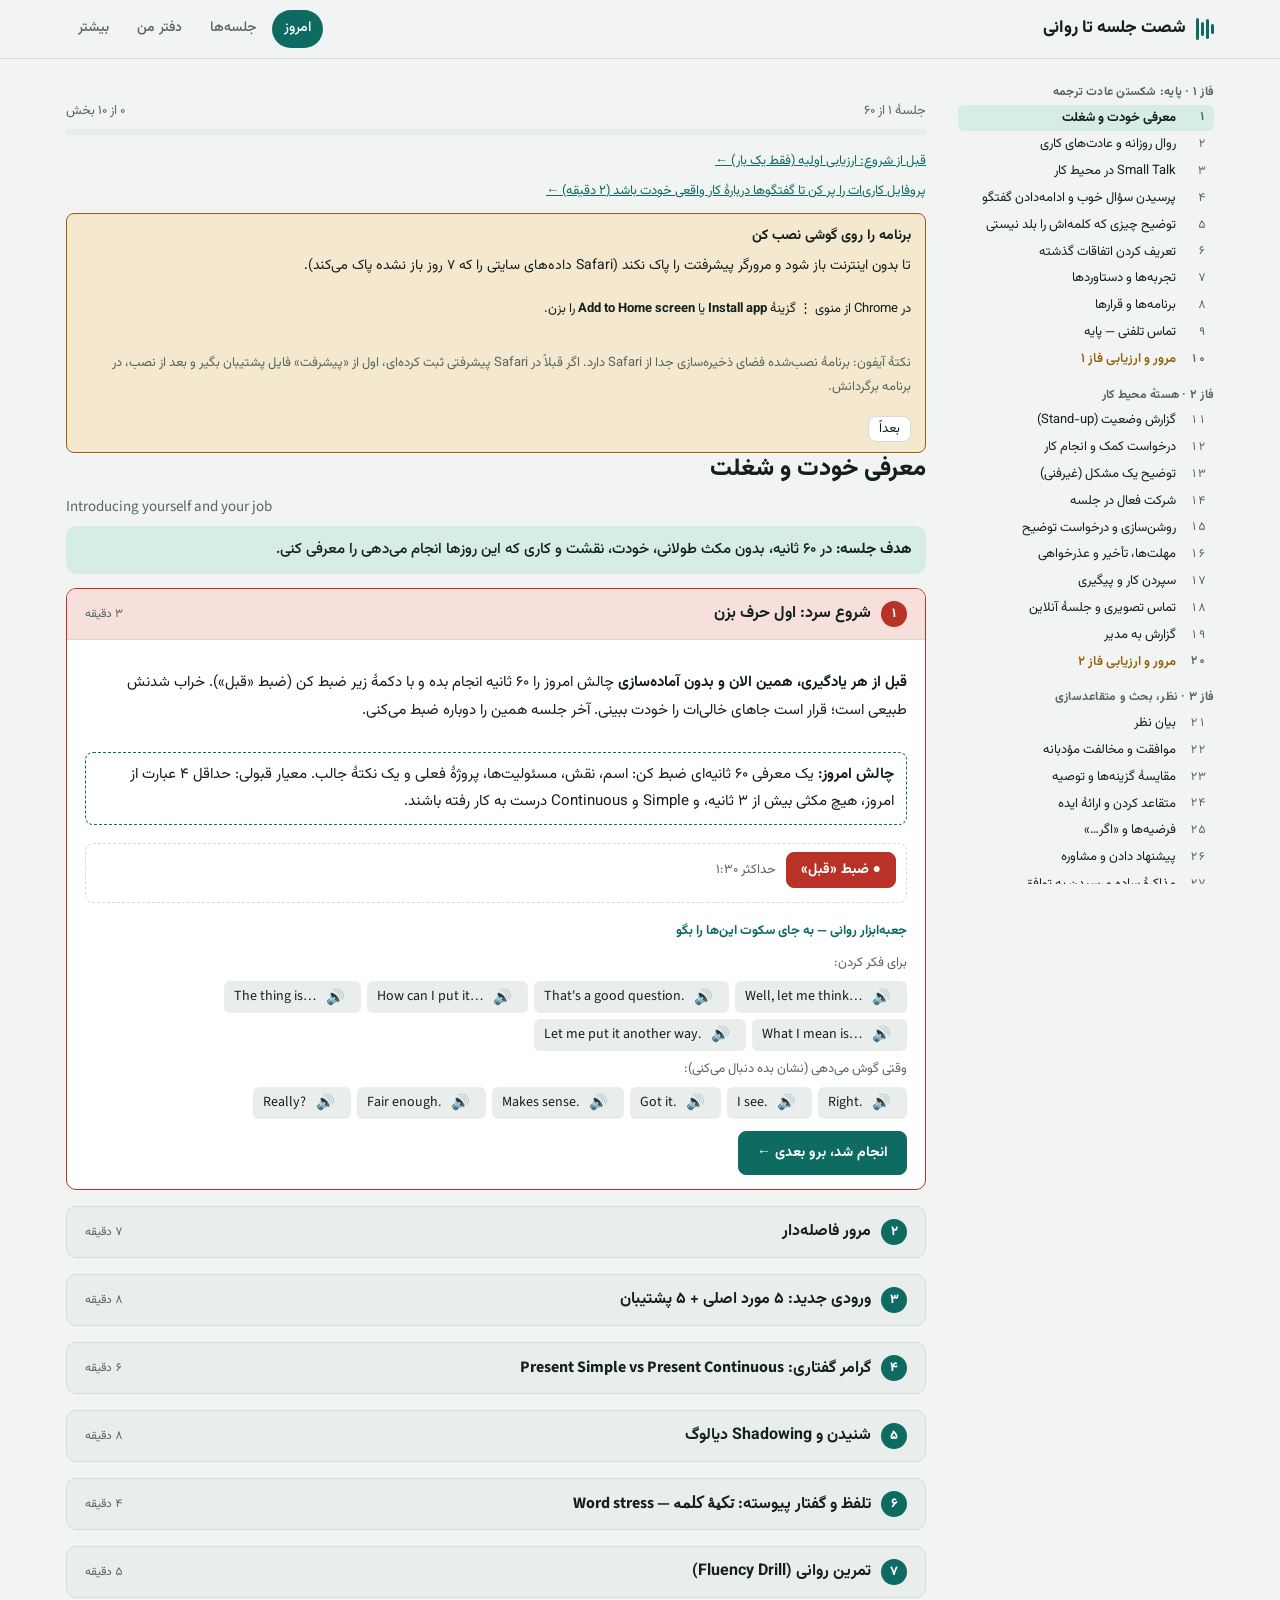
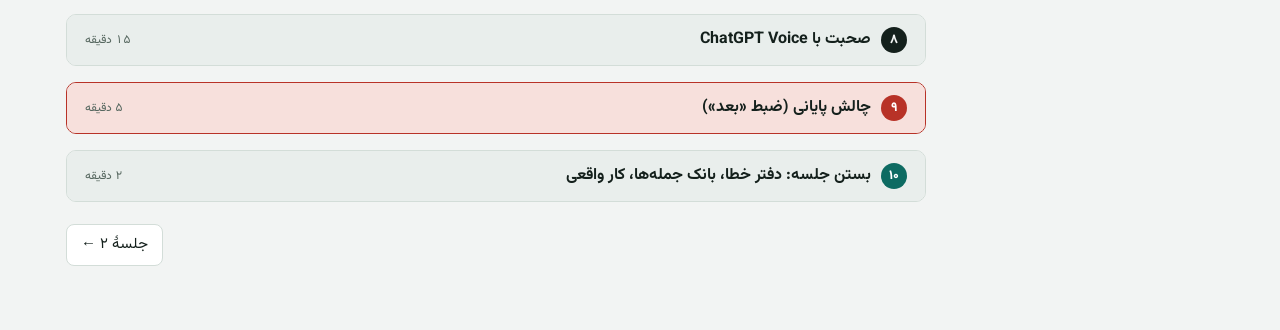
==== commit 349a0b7f: "Persian list numbers; no underline on link buttons Co-Authored-By: Claude Opus 5.5 <noreply@anthropi" ====
--- a/index.html
+++ b/index.html
@@ -270,6 +270,9 @@
 .report{border:1px solid var(--line); border-radius:8px; padding:10px 12px; display:grid; gap:6px; background:var(--surface)}
 .report textarea{min-height:110px; font-size:13px}
 .prompt .row{gap:8px}
+.mini-steps{margin:0; padding-inline-start:20px; display:grid; gap:2px}
+a.btn{text-decoration:none; display:inline-flex; align-items:center}
+.mini-steps, .how ol{list-style-type:persian}
 
 </style>
 </head>
@@ -833,7 +836,7 @@
 /* ======================= ChatGPT round-trip ======================= */
 function gptBlock(text){
   const enc=encodeURIComponent(text), direct=enc.length<=12000;
-  return `<div class="prompt"><div class="row"><a class="btn pri" href="${direct?"https://chatgpt.com/?q="+enc:"https://chatgpt.com/"}" target="_blank" rel="noopener" data-gptopen>باز کردن در ChatGPT</a><button class="btn copy" type="button" data-copy>کپی پرامپت</button></div><p class="small muted">${direct?"پرامپت در یک چت جدید خودکار فرستاده می‌شود و در حافظهٔ گوشی هم کپی می‌شود. اگر اپ ChatGPT باز شد و پرامپت را نشان نداد، فقط Paste کن و بفرست.":"پرامپت امروز برای لینک مستقیم بلند است: با زدن دکمه کپی می‌شود و ChatGPT باز می‌شود؛ فقط Paste کن و بفرست."}</p><pre>${esc(text)}</pre></div>`;
+  return `<div class="prompt"><div class="row"><a class="btn pri" href="${direct?"https://chatgpt.com/?q="+enc:"https://chatgpt.com/"}" target="_blank" rel="noopener" data-gptopen>باز کردن در ChatGPT</a><button class="btn copy" type="button" data-copy>کپی پرامپت</button></div><p class="small muted">${direct?"پرامپت در یک چت جدید خودکار فرستاده می‌شود و در حافظهٔ گوشی هم کپی می‌شود. اگر اپ ChatGPT باز شد و پرامپت را نشان نداد، فقط Paste کن و بفرست.":"پرامپت امروز برای لینک مستقیم بلند است: با زدن دکمه کپی می‌شود و ChatGPT باز می‌شود؛ فقط Paste کن و بفرست."}</p><details class="howd"><summary>دیدن متن پرامپت</summary><pre>${esc(text)}</pre></details></div>`;
 }
 const REPORT_KEY = (kind,n) => (kind==="session"||kind==="review") ? String(n) : (kind==="transcript" ? "t"+n : "v"+n);
 function parseReport(t){
@@ -1041,7 +1044,7 @@
     rateBar()+`<p>${esc(s.pr.fa)}</p><div class="pron">${s.pr.items.map(pronHtml).join("")}</div><div class="how">🔊 را بزن تا تلفظ آمریکایی را بشنوی (بدون اینترنت هم کار می‌کند). برای شنیدن از زبان آدم‌های واقعی، موارد لینک‌دار را در YouGlish باز کن. هر مورد را ۵ بار بلند بگو، سپس یک جمله با آن بساز. حروف بزرگ = هجای تکیه‌دار؛ ↗ / ↘ = لحن بالارونده / پایین‌رونده. مدل تلفظ این برنامه انگلیسی آمریکایی است.</div>`);
   const s7=step(7,"تمرین روانی (Fluency Drill)","۵ دقیقه",`<p>${esc(s.fl)}</p><div class="how">قانون تمرین روانی: <b>نایست، برنگرد، ترجمه نکن.</b> اگر کلمه‌ای یادت نیامد، دورش بزن (It's a kind of…) یا از جعبه‌ابزار روانی استفاده کن (Well, let me think…) و ادامه بده. درستی در این بخش مهم نیست؛ سرعت و پیوستگی مهم است.</div>`);
   const s8=step(8,"صحبت با ChatGPT Voice","۱۵ دقیقه",
-    `<p class="small"><b>۱.</b> «باز کردن در ChatGPT» ← <b>۲.</b> دکمهٔ Voice ← <b>۳.</b> آخر کار بگو <span class="en">"FEEDBACK"</span> ← <b>۴.</b> Voice را ببند، تایپ کن <span class="en">REPORT</span> و جواب را در کادر پایین Paste کن.</p><div class="how">پرامپت خودکار ساخته شده: ۵ مورد اصلی و ۵ پشتیبان امروز، مرور جلسه‌های قبل و گرامر ۷ جلسه پیش، پروفایل کاری و بانک جمله‌هایت، لیست سخت‌ها، اشتباه‌های دفتر خطا، تله‌های فارسی‌زبان‌ها و ضعف‌هایت.</div>
+    `<ol class="small mini-steps"><li>«باز کردن در <span class="en">ChatGPT</span>» را بزن.</li><li>دکمهٔ <span class="en">Voice</span> را بزن و حدود ۱۵ دقیقه حرف بزن.</li><li>آخر کار بگو <span class="en">"FEEDBACK"</span>.</li><li><span class="en">Voice</span> را ببند، تایپ کن <span class="en">REPORT</span> و جواب را در کادر پایین <span class="en">Paste</span> کن.</li></ol><div class="how">پرامپت خودکار ساخته شده: ۵ مورد اصلی و ۵ پشتیبان امروز، مرور جلسه‌های قبل و گرامر ۷ جلسه پیش، پروفایل کاری و بانک جمله‌هایت، لیست سخت‌ها، اشتباه‌های دفتر خطا، تله‌های فارسی‌زبان‌ها و ضعف‌هایت.</div>
     ${gptBlock(buildPrompt(s))}${reportBox("session",n)}`,"gpt");
   const s9=step(9,"چالش پایانی (ضبط «بعد»)","۵ دقیقه",
     `<p>${esc(s.ch)}</p>${recBox("s"+n+":after","ضبط «بعد»",n===59?330:200,'data-compare="s'+n+':before" data-compare-label="قبل"')}${recBox("s"+n+":before","ضبط «قبل»",0,'data-readonly="1"')}<div class="how">با دکمهٔ ضبط، چالش را ضبط کن. برنامه مکث‌ها و طولانی‌ترین تکه را خودکار با ضبط «قبل» مقایسه می‌کند. هر دو را پشت سر هم گوش کن و ۲ تفاوت مشخص پیدا کن. اگر معیار را نگرفتی، فردا قبل از جلسهٔ بعد <b>فقط همین چالش</b> را دوباره انجام بده (حداکثر یک تکرار؛ بعد جلو برو).</div>
